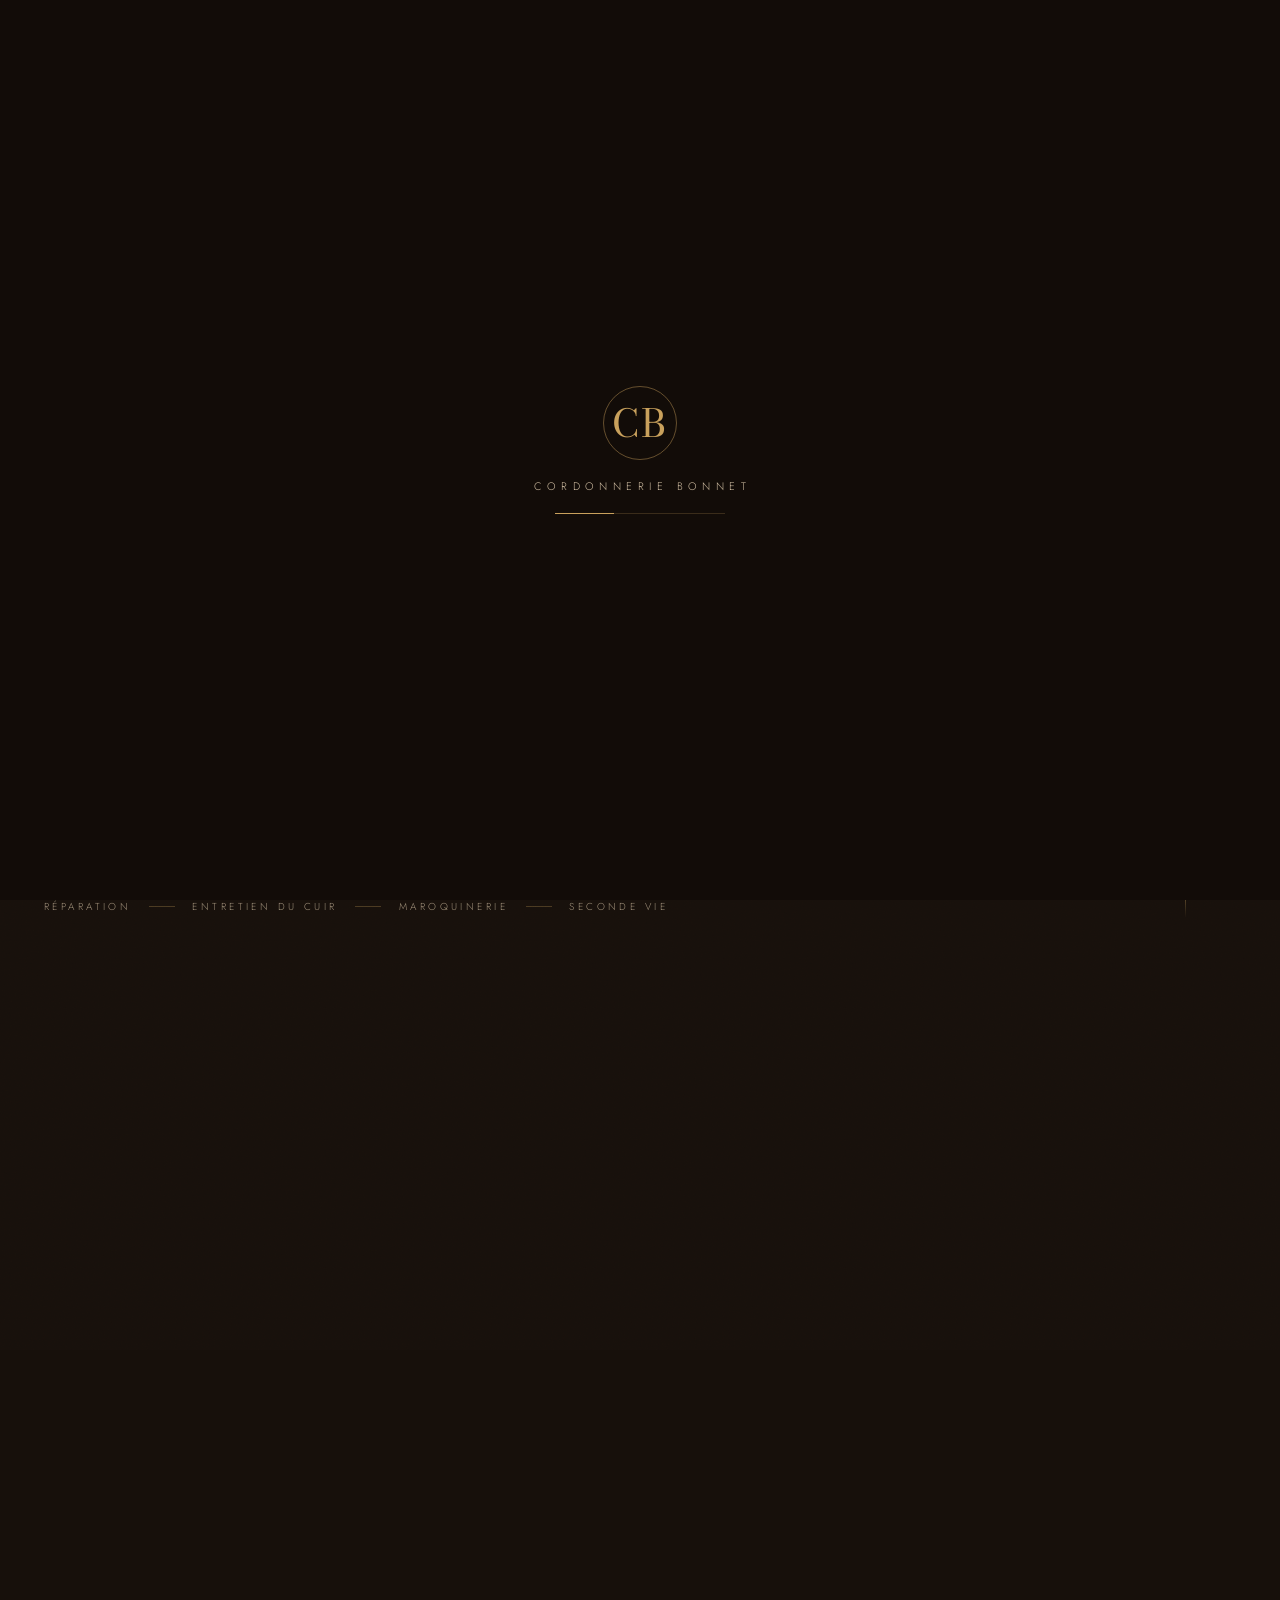
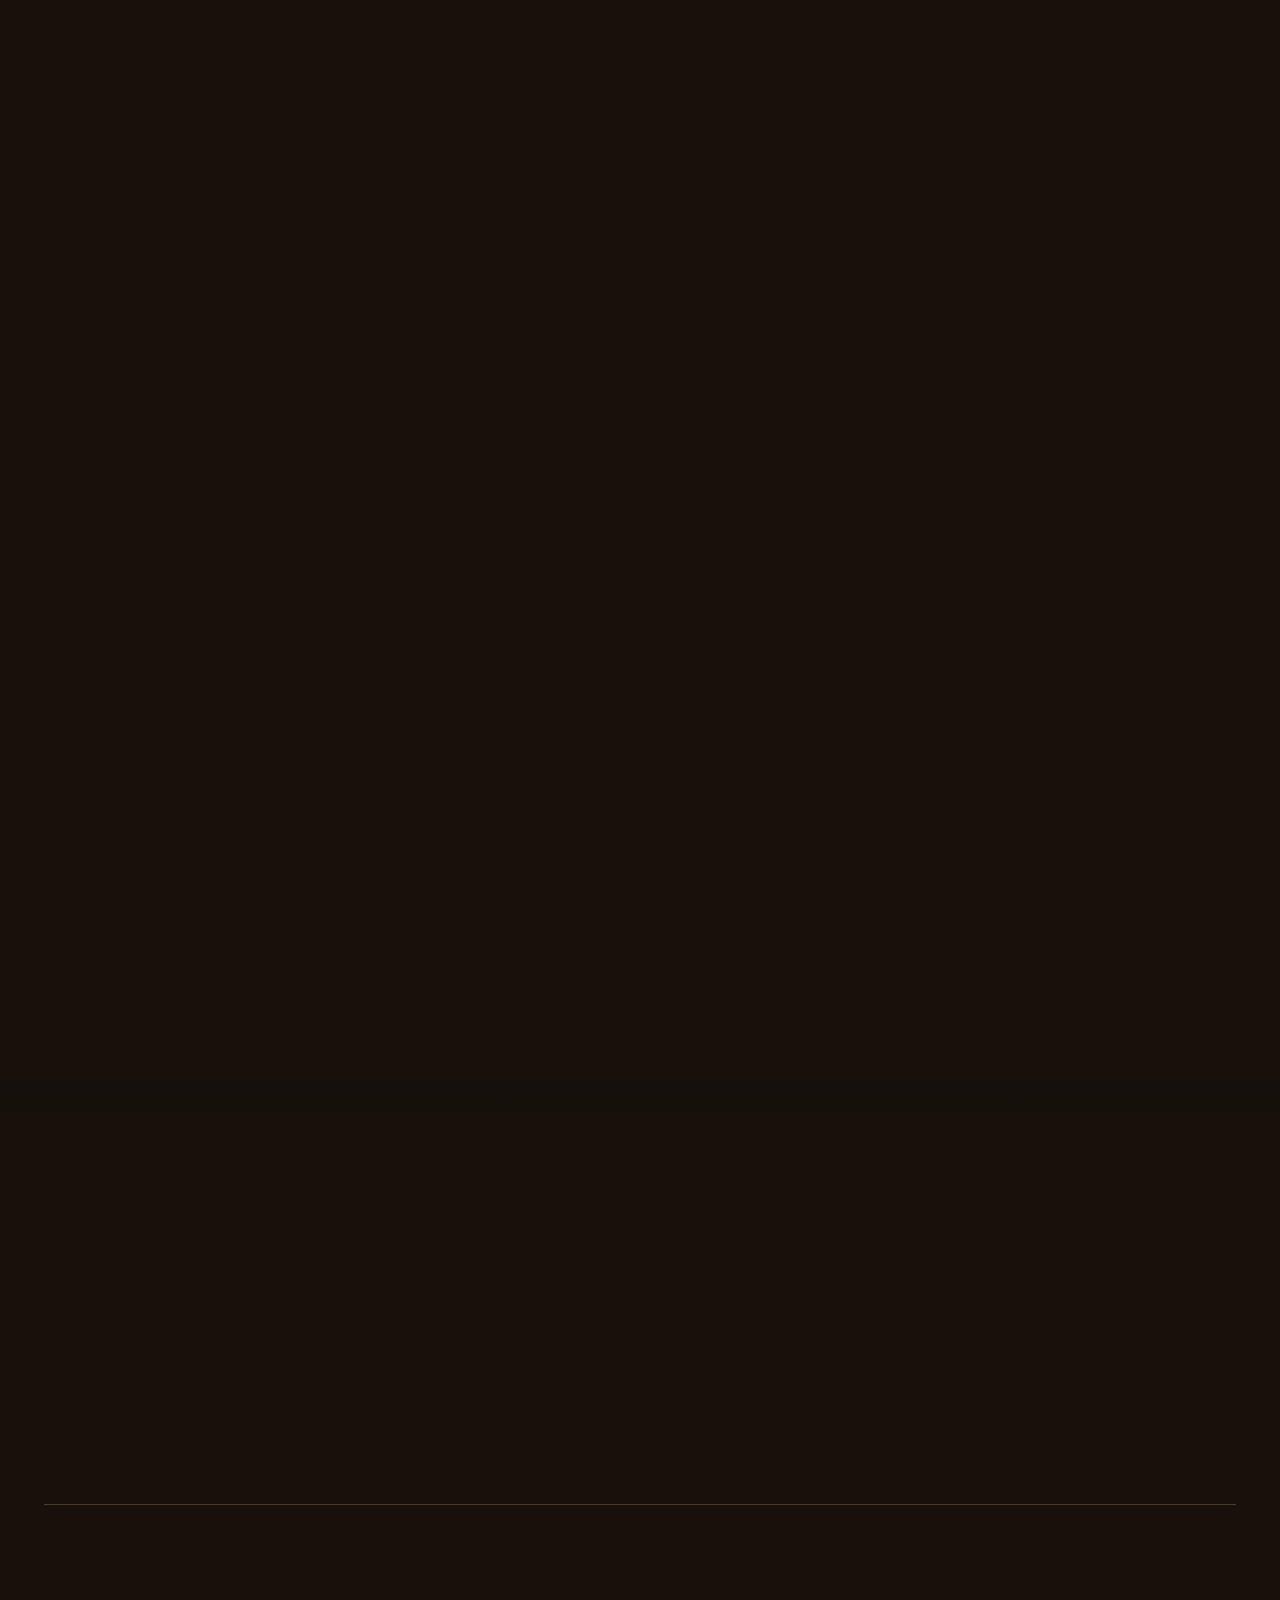
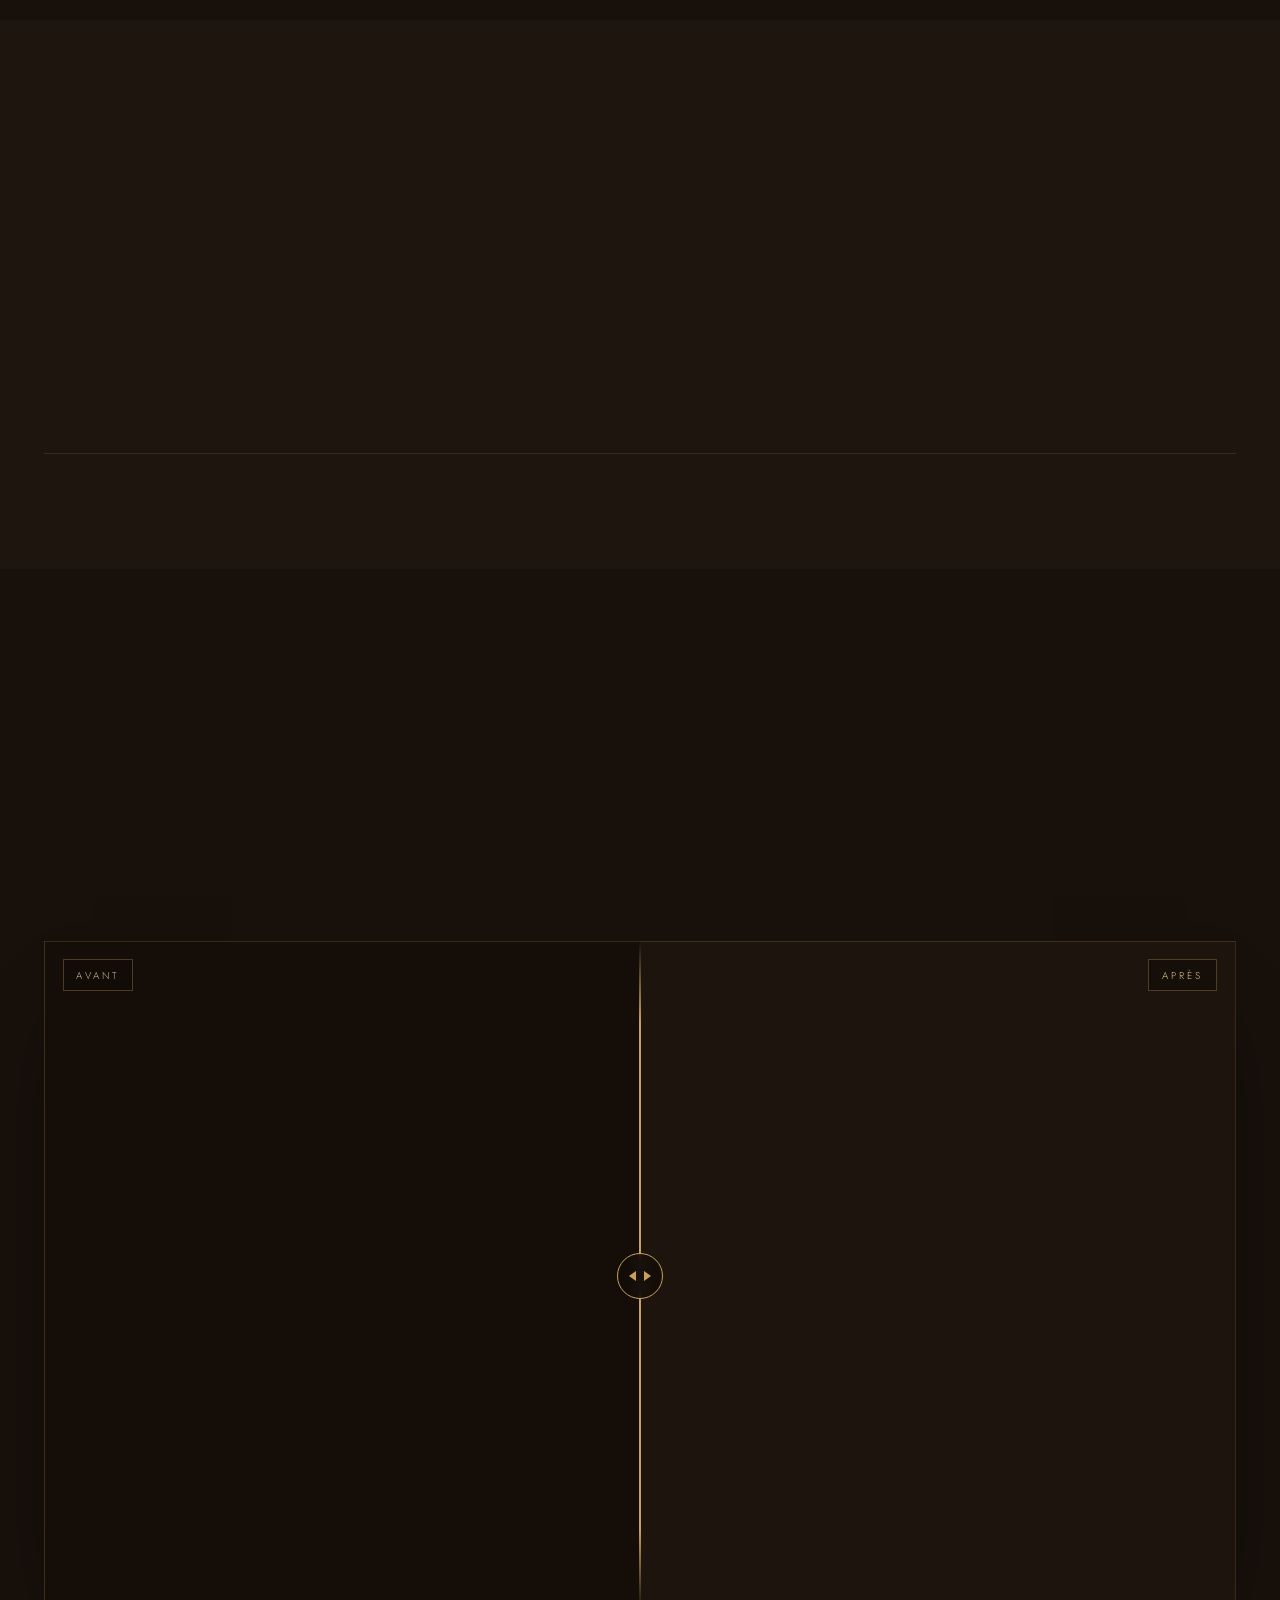
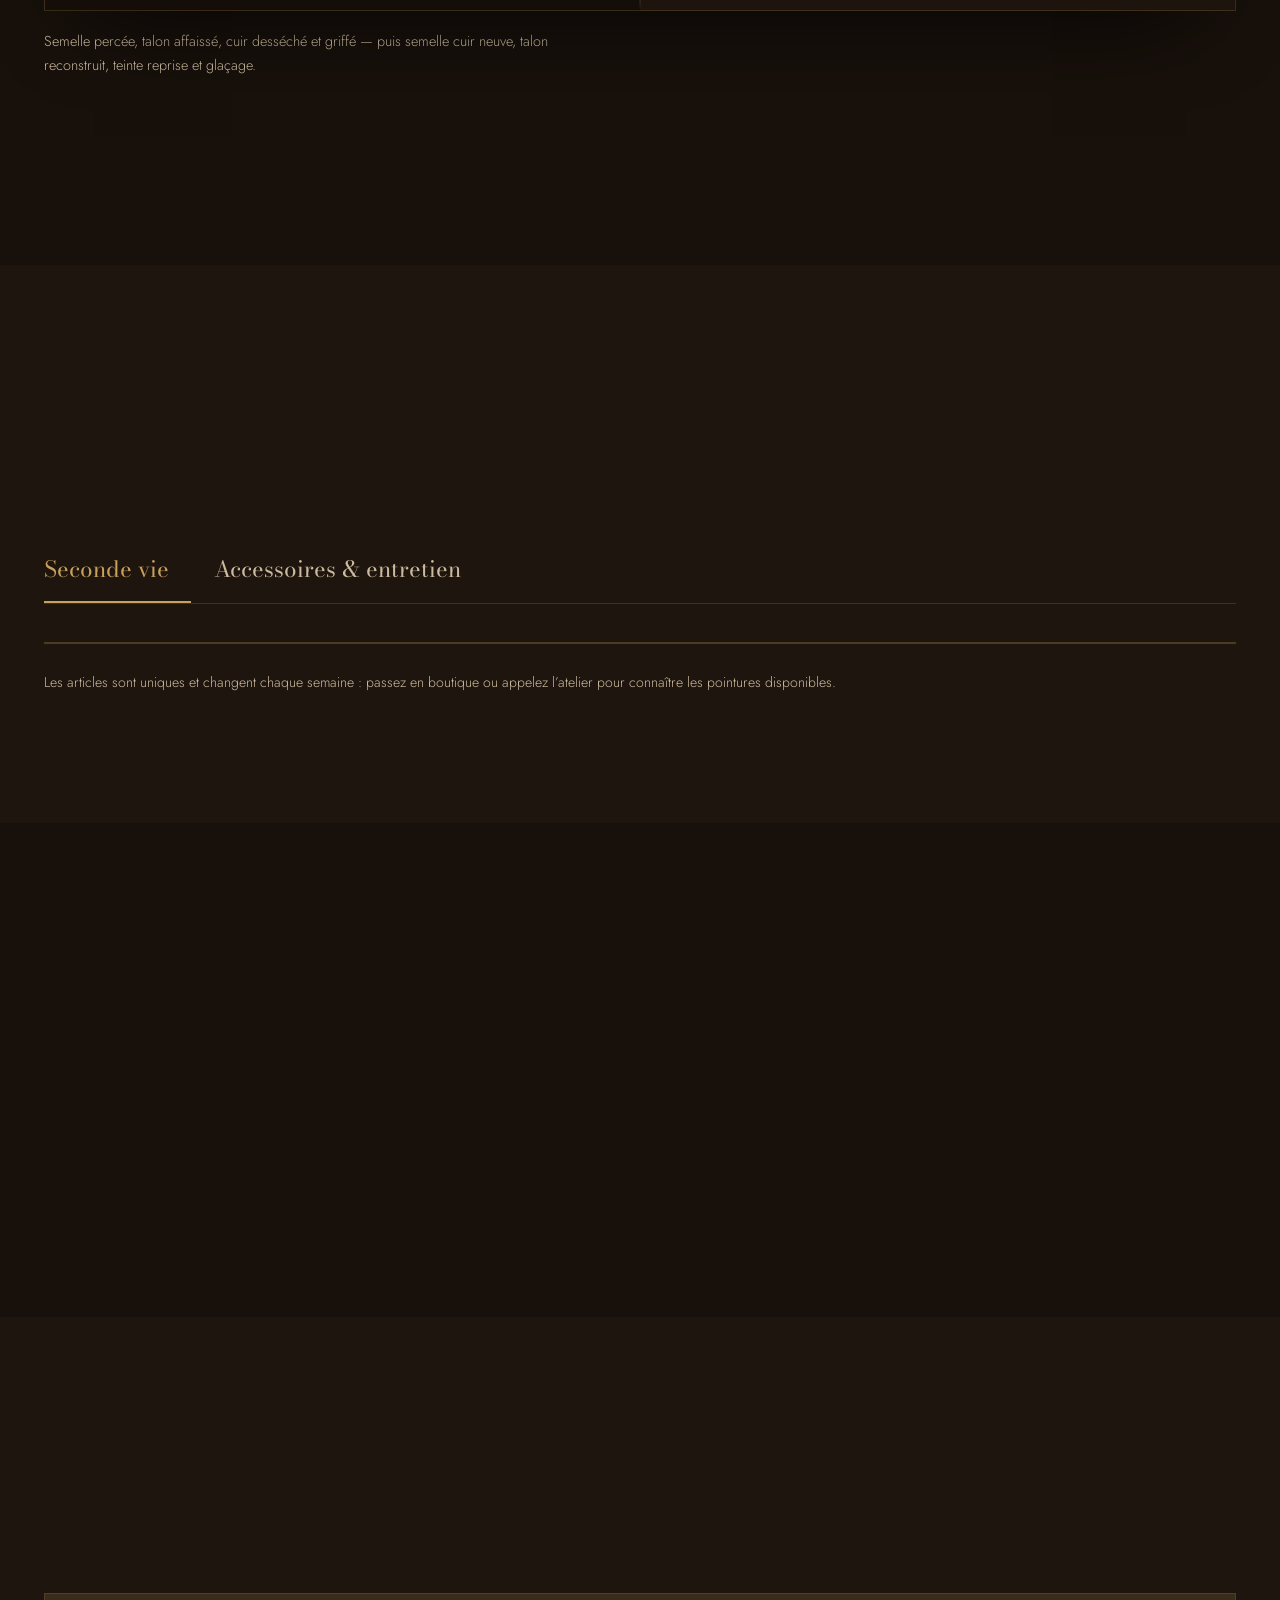
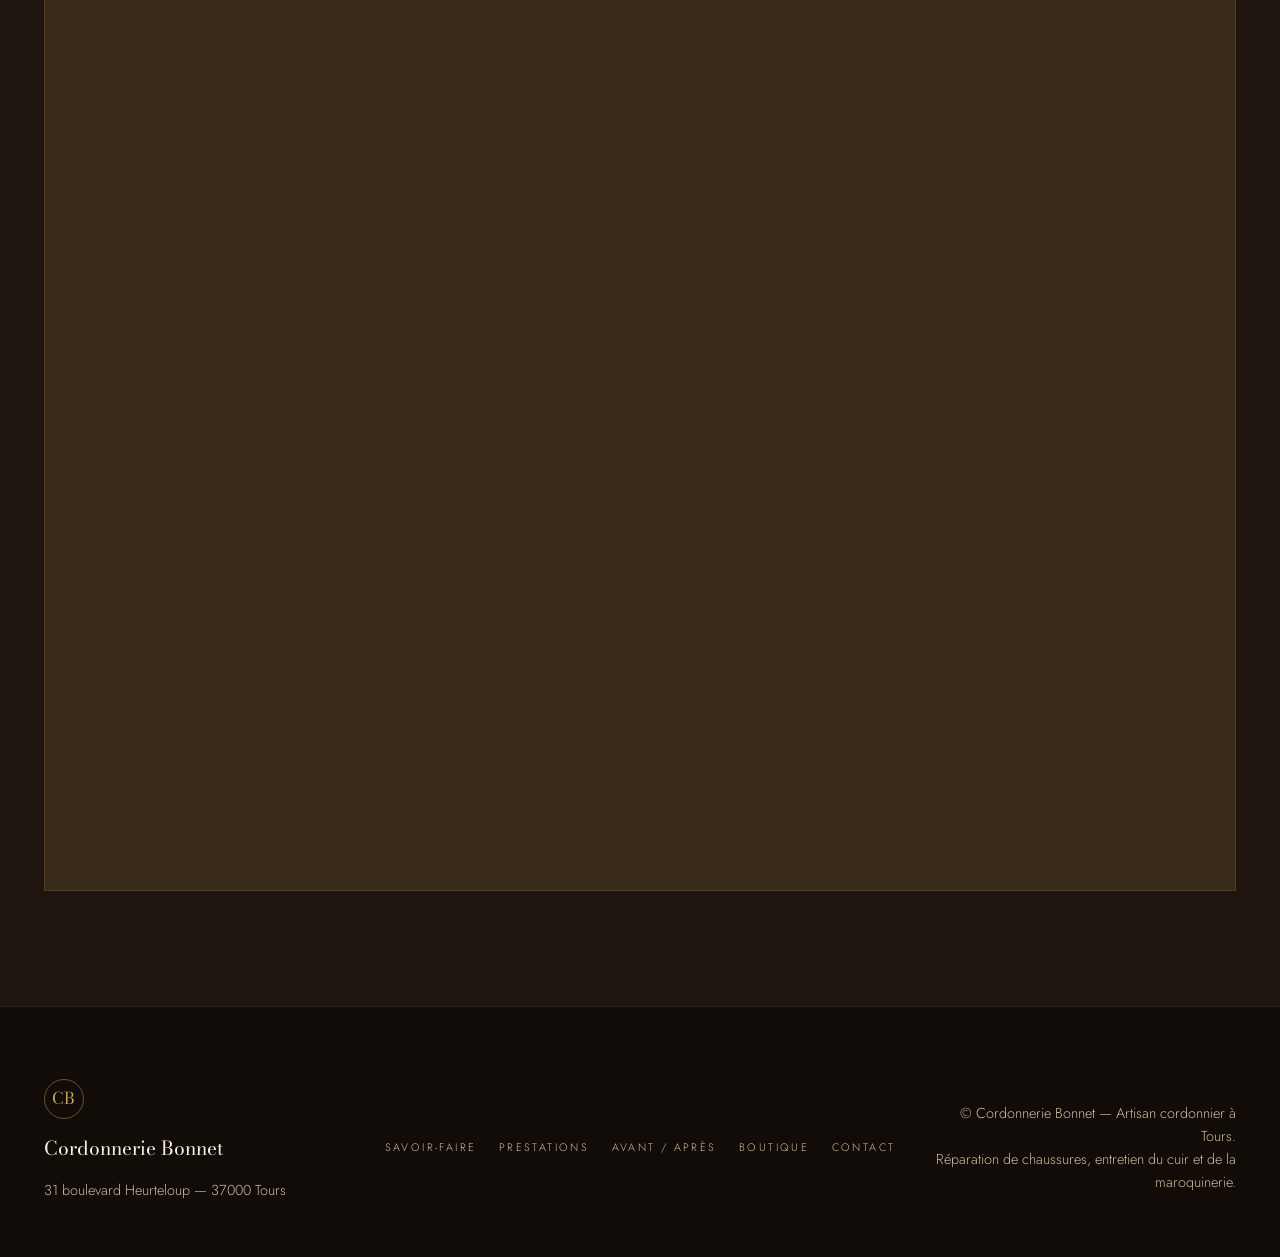
==== index.html @ 012f1cf5 "Site vitrine Cordonnerie Bonnet avec soulier 3D procédural Site complet pour la Cordonnerie Bonnet (" ====
<!doctype html>
<html lang="fr">
<head>
<meta charset="utf-8">
<meta name="viewport" content="width=device-width, initial-scale=1">
<title>Cordonnerie Bonnet — Cordonnerie traditionnelle à Tours</title>
<meta name="description" content="Cordonnerie Bonnet, 31 boulevard Heurteloup à Tours. Réparation et amélioration de chaussures, entretien du cuir et de la maroquinerie, produits et accessoires, chaussures haut de gamme reconditionnées.">
<meta name="theme-color" content="#17100b">
<meta property="og:title" content="Cordonnerie Bonnet — Tours">
<meta property="og:description" content="Cordonnerie traditionnelle. Réparation, entretien du cuir, seconde vie des beaux souliers.">
<meta property="og:type" content="website">
<link rel="icon" href="assets/favicon.svg" type="image/svg+xml">
<link rel="preload" href="assets/fonts/bodoni-moda-latin-400-normal.woff2" as="font" type="font/woff2" crossorigin>
<link rel="preload" href="assets/fonts/jost-latin-300-normal.woff2" as="font" type="font/woff2" crossorigin>
<link rel="stylesheet" href="css/fonts.css">
<link rel="stylesheet" href="css/style.css">
</head>
<body>

<!-- ======================= chargement ======================= -->
<div class="chargement" id="chargement" aria-hidden="true">
  <div class="chargement__marque">
    <span class="chargement__ini">CB</span>
    <span class="chargement__nom">Cordonnerie Bonnet</span>
    <span class="chargement__barre"><i></i></span>
  </div>
</div>

<!-- grain de papier + vignettage -->
<div class="grain" aria-hidden="true"></div>
<div class="vignette" aria-hidden="true"></div>

<a class="saut" href="#contenu">Aller au contenu</a>

<!-- ======================= navigation ======================= -->
<header class="entete" id="entete">
  <a class="entete__marque" href="#haut">
    <span class="entete__ini">CB</span>
    <span class="entete__txt">
      <b>Cordonnerie Bonnet</b>
      <i>Tours · depuis 2024</i>
    </span>
  </a>

  <nav class="entete__nav" id="menu" aria-label="Navigation principale">
    <a href="#savoirfaire">Savoir-faire</a>
    <a href="#prestations">Prestations</a>
    <a href="#avantapres">Avant / Après</a>
    <a href="#boutique">Boutique</a>
    <a href="#contact">Contact</a>
  </nav>

  <a class="entete__tel" href="tel:+33247470782">
    <span class="pastille"></span>02 47 47 07 82
  </a>

  <button class="burger" id="burger" aria-label="Ouvrir le menu" aria-expanded="false" aria-controls="menu">
    <i></i><i></i><i></i>
  </button>
</header>

<main id="contenu">

<!-- ============ scène 3D : elle couvre les deux sections ============ -->
<div class="scene" id="scene">
  <canvas class="scene__canvas" id="canvas3d" aria-hidden="true"></canvas>

  <div class="annotations" id="annotations" aria-hidden="true">
    <div class="anno" data-anno="semelle"><b>Semelle cuir</b><span>Pleine fleur, taillée à la forme puis cousue.</span></div>
    <div class="anno" data-anno="talon"><b>Talon empilé</b><span>Couches de cuir montées une à une, bonbout neuf.</span></div>
    <div class="anno" data-anno="patine"><b>Patine &amp; glaçage</b><span>Nuances à la main, puis miroir au bout.</span></div>
    <div class="anno" data-anno="couture"><b>Coutures</b><span>Point repris là où le fil a cédé.</span></div>
  </div>

  <!-- ------------------------- accueil ------------------------- -->
  <section class="hero" id="haut">
    <div class="hero__inner">
      <p class="surtitre" data-rev>Cordonnerie traditionnelle · Tours</p>
      <h1 class="hero__titre" data-rev>
        <span>Rien ne se <em>jette.</em></span>
        <span>Tout se <em>répare.</em></span>
      </h1>
      <p class="hero__texte" data-rev>
        Une paire de souliers bien faite dure vingt ans, à condition qu’une main
        s’en occupe. À l’établi du 31&nbsp;boulevard Heurteloup, on ressemelle,
        on recoud, on teint, on glace — et l’on rend au cuir ce que le temps
        lui a pris.
      </p>
      <div class="hero__actions" data-rev>
        <a class="bouton bouton--plein" href="#contact">Prendre contact</a>
        <a class="bouton" href="#prestations">Voir les prestations</a>
      </div>
    </div>

    <div class="hero__filet" aria-hidden="true">
      <span>Réparation</span><i></i><span>Entretien du cuir</span><i></i>
      <span>Maroquinerie</span><i></i><span>Seconde vie</span>
    </div>

    <div class="defiler" aria-hidden="true">
      <span>Faites défiler</span><i></i>
    </div>
  </section>

  <!-- ---------------------- savoir-faire ---------------------- -->
  <section class="savoir" id="savoirfaire">
    <div class="savoir__texte">
      <p class="surtitre" data-rev>Le geste</p>
      <h2 class="titre" data-rev>Un soulier, <em>quatre chantiers</em></h2>
      <p data-rev>
        On ne répare pas une chaussure, on la démonte. La semelle se sépare de la
        tige, le talon se dépile couche après couche, le cuir se décrasse avant
        d’être nourri. Chaque pièce a son traitement, son cuir, son fil.
      </p>
      <p data-rev>
        C’est en remontant l’ensemble que la paire retrouve son aplomb — et,
        souvent, une tenue qu’elle n’avait plus depuis longtemps.
      </p>
      <p class="savoir__note" data-rev>Le soulier se démonte au fil du défilement.</p>
    </div>
  </section>
</div>

<!-- ------------------------- manifeste ------------------------- -->
<section class="manifeste" id="manifeste">
  <div class="cadre">
    <div class="manifeste__grille">
      <div class="manifeste__gauche">
        <p class="surtitre" data-rev>L’atelier</p>
        <h2 class="titre" data-rev>Le métier tient <em>dans les mains</em></h2>
      </div>
      <div class="manifeste__droite">
        <p class="chapo" data-rev>
          La Cordonnerie Bonnet est un atelier de quartier, ouvert du mardi au samedi
          à Tours. On y répare des chaussures de ville et de travail, des bottes, des
          sacs, des ceintures et des blousons. On y vend aussi les produits que l’on
          utilise soi-même, et une sélection de beaux souliers remis en état.
        </p>
        <p data-rev>
          Pas de délai fantaisiste ni de devis surprise : on regarde la paire avec
          vous, on dit ce qui se répare, ce qui ne se répare pas, et ce que ça coûte.
        </p>
      </div>
    </div>

    <ol class="piliers" id="piliers"></ol>
  </div>
</section>

<!-- ------------------------ prestations ------------------------ -->
<section class="prestations" id="prestations">
  <div class="cadre">
    <header class="section-tete">
      <p class="surtitre" data-rev>Au comptoir</p>
      <h2 class="titre" data-rev>Prestations</h2>
      <p class="section-tete__chapo" data-rev>
        Chaque réparation est chiffrée sur pièce : l’état du cuir, le montage et
        la matière d’origine décident du travail. Passez à l’atelier avec la paire,
        le devis est immédiat et gratuit.
      </p>
    </header>

    <div class="filtres" id="filtres" role="tablist" aria-label="Filtrer les prestations"></div>
    <ul class="liste-prestations" id="liste-prestations"></ul>
  </div>
</section>

<!-- ------------------------ avant / après ------------------------ -->
<section class="avant-apres" id="avantapres">
  <div class="cadre">
    <header class="section-tete">
      <p class="surtitre" data-rev>La preuve</p>
      <h2 class="titre" data-rev>Avant / <em>Après</em></h2>
      <p class="section-tete__chapo" data-rev>
        Tirez le curseur : à gauche la paire telle qu’elle arrive, à droite telle
        qu’elle repart. Même soulier, même lumière — seul le travail change.
      </p>
    </header>

    <div class="compare" id="compare">
      <div class="compare__zone" id="compare-zone">
        <canvas id="canvas-compare"></canvas>
        <span class="compare__etiq compare__etiq--g">Avant</span>
        <span class="compare__etiq compare__etiq--d">Après</span>
        <div class="compare__poignee" id="compare-poignee" tabindex="0" role="slider"
             aria-label="Comparer avant et après" aria-valuemin="0" aria-valuemax="100" aria-valuenow="50">
          <i></i>
        </div>
      </div>
      <p class="compare__legende">
        Semelle percée, talon affaissé, cuir desséché et griffé — puis semelle cuir
        neuve, talon reconstruit, teinte reprise et glaçage.
      </p>
    </div>

    <ul class="galerie" id="galerie"></ul>
  </div>
</section>

<!-- --------------------------- boutique --------------------------- -->
<section class="boutique" id="boutique">
  <div class="cadre">
    <header class="section-tete">
      <p class="surtitre" data-rev>En vitrine</p>
      <h2 class="titre" data-rev>La boutique</h2>
    </header>

    <div class="onglets" id="onglets" role="tablist" aria-label="Rayons de la boutique">
      <button role="tab" data-rayon="seconde-vie" aria-selected="true">Seconde vie</button>
      <button role="tab" data-rayon="accessoires" aria-selected="false">Accessoires &amp; entretien</button>
    </div>

    <p class="boutique__chapo" id="boutique-chapo"></p>
    <ul class="rayon" id="rayon"></ul>

    <p class="boutique__pied">
      Les articles sont uniques et changent chaque semaine : passez en boutique
      ou appelez l’atelier pour connaître les pointures disponibles.
    </p>
  </div>
</section>

<!-- ---------------------------- citation --------------------------- -->
<section class="citation">
  <div class="cadre">
    <blockquote data-rev>
      <p>« Une chaussure qu’on répare, c’est une chaussure qu’on garde. »</p>
      <cite>Rémi Bonnet, cordonnier</cite>
    </blockquote>
  </div>
</section>

<!-- ---------------------------- contact ---------------------------- -->
<section class="contact" id="contact">
  <div class="cadre">
    <header class="section-tete">
      <p class="surtitre" data-rev>Venir à l’atelier</p>
      <h2 class="titre" data-rev>Contact &amp; horaires</h2>
    </header>

    <div class="contact__grille">
      <div class="carte carte--coord" data-rev>
        <h3>L’atelier</h3>
        <address>
          <strong>Cordonnerie Bonnet</strong><br>
          31 boulevard Heurteloup<br>
          37000 Tours<br>
          <span class="mineur">Quartier La Fuye · Velpeau</span>
        </address>
        <a class="lien-fort" href="tel:+33247470782">02 47 47 07 82</a>
        <a class="bouton bouton--plein" id="lien-maps" href="#" target="_blank" rel="noopener">
          Ouvrir dans le plan
        </a>
      </div>

      <div class="carte carte--horaires" data-rev>
        <h3>Horaires</h3>
        <ul id="horaires"></ul>
        <p class="mineur">Fermeture annuelle en août — les dates sont affichées en vitrine.</p>
      </div>

      <a class="carte carte--plan" id="carte-plan" data-rev href="#" target="_blank" rel="noopener"
         aria-label="Ouvrir l’adresse de l’atelier dans Google Maps">
        <svg viewBox="0 0 420 320" class="plan" preserveAspectRatio="xMidYMid slice" aria-hidden="true" focusable="false">
          <rect width="420" height="320" fill="#181009"/>
          <g stroke="#3a2a1c" stroke-width="14" fill="none">
            <path d="M-10 210 H430"/><path d="M120 -10 V330"/><path d="M300 -10 V330"/>
            <path d="M-10 90 H430"/>
          </g>
          <g stroke="#241810" stroke-width="2" fill="none">
            <path d="M-10 150 H430"/><path d="M60 -10 V330"/><path d="M210 -10 V330"/><path d="M370 -10 V330"/>
            <path d="M-10 270 H430"/>
          </g>
          <rect x="150" y="120" width="120" height="60" fill="#20160e" stroke="#4a3524"/>
          <text x="210" y="112" fill="#8a6a48" font-size="11" text-anchor="middle"
                font-family="Jost, sans-serif" letter-spacing="2">BD HEURTELOUP</text>
          <g class="plan__pin">
            <circle cx="210" cy="210" r="26" fill="none" stroke="#c08a3e" stroke-width="1" opacity=".5"/>
            <circle cx="210" cy="210" r="14" fill="none" stroke="#c08a3e" stroke-width="1.5"/>
            <circle cx="210" cy="210" r="5" fill="#d9a45a"/>
          </g>
          <text x="210" y="256" fill="#c8a06a" font-size="12" text-anchor="middle"
                font-family="Jost, sans-serif" letter-spacing="3">N° 31</text>
        </svg>
        <span class="carte--plan__legende">31 bd Heurteloup — voir l’itinéraire</span>
      </a>

      <form class="carte carte--form" id="form" data-rev novalidate>
        <h3>Écrire à l’atelier</h3>
        <p class="mineur">
          Décrivez la paire ou l’article à réparer, on vous répond avec une estimation.
        </p>
        <label>Nom
          <input type="text" name="nom" autocomplete="name" required>
        </label>
        <label>Téléphone ou e-mail
          <input type="text" name="contact" autocomplete="email" required>
        </label>
        <label>Ce qu’il y a à faire
          <textarea name="message" rows="4" required
            placeholder="Ex. : richelieu cuir, semelle percée à l’avant, talon usé d’un côté."></textarea>
        </label>
        <button class="bouton bouton--plein" type="submit">Envoyer la demande</button>
        <p class="form__retour" id="form-retour" role="status"></p>
      </form>
    </div>
  </div>
</section>

</main>

<!-- ----------------------------- pied ----------------------------- -->
<footer class="pied">
  <div class="cadre pied__grille">
    <div>
      <span class="entete__ini">CB</span>
      <p class="pied__nom">Cordonnerie Bonnet</p>
      <p class="mineur">31 boulevard Heurteloup — 37000 Tours</p>
    </div>
    <nav aria-label="Pied de page">
      <a href="#savoirfaire">Savoir-faire</a>
      <a href="#prestations">Prestations</a>
      <a href="#avantapres">Avant / Après</a>
      <a href="#boutique">Boutique</a>
      <a href="#contact">Contact</a>
    </nav>
    <p class="mineur pied__legal">
      © <span id="annee"></span> Cordonnerie Bonnet — Artisan cordonnier à Tours.<br>
      Réparation de chaussures, entretien du cuir et de la maroquinerie.
    </p>
  </div>
</footer>

<script type="importmap">
{ "imports": { "three": "./vendor/three.module.min.js" } }
</script>
<script type="module" src="js/main.js"></script>
</body>
</html>
---- css/fonts.css ----
/* Polices hébergées sur le site : aucune requête vers un service tiers.
   Bodoni Moda et Jost — SIL Open Font License (voir assets/fonts/LICENSE-*.txt) */

@font-face{font-family:'Bodoni Moda';font-style:normal;font-weight:400;font-display:swap;
  src:url('../assets/fonts/bodoni-moda-latin-400-normal.woff2') format('woff2')}
@font-face{font-family:'Bodoni Moda';font-style:italic;font-weight:400;font-display:swap;
  src:url('../assets/fonts/bodoni-moda-latin-400-italic.woff2') format('woff2')}
@font-face{font-family:'Bodoni Moda';font-style:normal;font-weight:500;font-display:swap;
  src:url('../assets/fonts/bodoni-moda-latin-500-normal.woff2') format('woff2')}
@font-face{font-family:'Bodoni Moda';font-style:italic;font-weight:500;font-display:swap;
  src:url('../assets/fonts/bodoni-moda-latin-500-italic.woff2') format('woff2')}
@font-face{font-family:'Bodoni Moda';font-style:normal;font-weight:700;font-display:swap;
  src:url('../assets/fonts/bodoni-moda-latin-700-normal.woff2') format('woff2')}

@font-face{font-family:'Jost';font-style:normal;font-weight:300;font-display:swap;
  src:url('../assets/fonts/jost-latin-300-normal.woff2') format('woff2')}
@font-face{font-family:'Jost';font-style:normal;font-weight:400;font-display:swap;
  src:url('../assets/fonts/jost-latin-400-normal.woff2') format('woff2')}
@font-face{font-family:'Jost';font-style:normal;font-weight:500;font-display:swap;
  src:url('../assets/fonts/jost-latin-500-normal.woff2') format('woff2')}
@font-face{font-family:'Jost';font-style:normal;font-weight:600;font-display:swap;
  src:url('../assets/fonts/jost-latin-600-normal.woff2') format('woff2')}
---- css/style.css ----
/* =========================================================================
   Cordonnerie Bonnet — habillage
   Palette : cuir tanné, brou de noix, laiton, parchemin.
   ========================================================================= */

:root{
  --noir:#120c08;
  --brou:#17100b;
  --brou-2:#1e150e;
  --cuir:#3a2517;
  --cuir-clair:#6d4223;
  --cognac:#a3652c;
  --laiton:#c9a15c;
  --laiton-clair:#e2c48d;
  --parchemin:#efe3cf;
  --parchemin-2:#cdbba0;
  --craie:#f7efe1;

  --serif:'Bodoni Moda',Georgia,'Times New Roman',serif;
  --sans:'Jost',-apple-system,'Segoe UI',Helvetica,Arial,sans-serif;

  --cadre:1240px;
  --pas:clamp(3.5rem,9vw,8.5rem);
  --lisiere:clamp(1.15rem,4vw,2.75rem);
}

*,*::before,*::after{box-sizing:border-box}

html{scroll-behavior:smooth;-webkit-text-size-adjust:100%;overflow-x:clip}
@media (prefers-reduced-motion:reduce){html{scroll-behavior:auto}}

body{
  margin:0;
  background:var(--brou);
  color:var(--parchemin);
  font-family:var(--sans);
  font-weight:300;
  font-size:clamp(1rem,.55vw + .88rem,1.09rem);
  line-height:1.72;
  overflow-x:clip;
  -webkit-font-smoothing:antialiased;
}

img,svg,canvas{display:block;max-width:100%}
a{color:inherit}
::selection{background:var(--cognac);color:var(--craie)}

/* ---------------- typographie ---------------- */
.titre{
  font-family:var(--serif);
  font-weight:400;
  font-size:clamp(2.1rem,5.2vw,4.05rem);
  line-height:1.02;
  letter-spacing:-.015em;
  margin:.1em 0 .55em;
  color:var(--craie);
}
.titre em{font-style:italic;color:var(--laiton)}

.surtitre{
  font-family:var(--sans);
  font-size:.70rem;
  font-weight:500;
  letter-spacing:.42em;
  text-transform:uppercase;
  color:var(--laiton);
  margin:0 0 1.1rem;
  display:flex;align-items:center;gap:.9rem;
}
.surtitre::before{
  content:"";width:clamp(22px,4vw,52px);height:1px;
  background:linear-gradient(90deg,transparent,var(--laiton));
}
.chapo{font-size:clamp(1.06rem,1.4vw,1.28rem);color:var(--parchemin);line-height:1.66}
.mineur{color:var(--parchemin-2);font-size:.9rem;line-height:1.6}

.cadre{width:min(100% - var(--lisiere)*2,var(--cadre));margin-inline:auto}

/* ---------------- boutons ---------------- */
.bouton{
  --b:var(--laiton);
  display:inline-flex;align-items:center;gap:.6rem;
  padding:.86rem 1.7rem;
  border:1px solid color-mix(in srgb,var(--b) 55%,transparent);
  border-radius:2px;
  font-size:.74rem;font-weight:500;letter-spacing:.22em;text-transform:uppercase;
  text-decoration:none;color:var(--b);
  background:transparent;cursor:pointer;
  transition:background .35s,color .35s,border-color .35s,transform .35s;
}
.bouton:hover{background:color-mix(in srgb,var(--b) 14%,transparent);transform:translateY(-2px)}
.bouton--plein{background:var(--laiton);color:var(--brou);border-color:var(--laiton);font-weight:600}
.bouton--plein:hover{background:var(--laiton-clair);border-color:var(--laiton-clair);color:var(--brou)}

/* ---------------- textures d'ambiance ---------------- */
.grain{
  position:fixed;inset:-50%;z-index:60;pointer-events:none;opacity:.30;
  background-image:url("data:image/svg+xml,%3Csvg xmlns='http://www.w3.org/2000/svg' width='260' height='260'%3E%3Cfilter id='n'%3E%3CfeTurbulence type='fractalNoise' baseFrequency='.82' numOctaves='4'/%3E%3C/filter%3E%3Crect width='260' height='260' filter='url(%23n)' opacity='.5'/%3E%3C/svg%3E");
  mix-blend-mode:overlay;
  animation:grain 7s steps(6) infinite;
}
@keyframes grain{
  0%,100%{transform:translate(0,0)}   16%{transform:translate(-3%,2%)}
  33%{transform:translate(2%,-3%)}    50%{transform:translate(-2%,-2%)}
  66%{transform:translate(3%,1%)}     83%{transform:translate(1%,3%)}
}
.vignette{
  position:fixed;inset:0;z-index:59;pointer-events:none;
  background:radial-gradient(120% 90% at 50% 45%,transparent 40%,rgba(0,0,0,.55) 100%);
}
@media (prefers-reduced-motion:reduce){.grain{animation:none}}

/* ---------------- écran de chargement ---------------- */
.chargement{
  position:fixed;inset:0;z-index:200;display:grid;place-items:center;
  background:var(--noir);transition:opacity .8s .2s,visibility .8s .2s;
}
.chargement.est-fini{opacity:0;visibility:hidden}
.chargement__marque{display:grid;justify-items:center;gap:1.1rem}
.chargement__ini{
  font-family:var(--serif);font-size:2.4rem;color:var(--laiton);
  border:1px solid color-mix(in srgb,var(--laiton) 45%,transparent);
  width:74px;height:74px;display:grid;place-items:center;border-radius:50%;
  letter-spacing:.04em;
}
.chargement__nom{
  font-size:.68rem;letter-spacing:.5em;text-transform:uppercase;color:var(--parchemin-2);
  padding-left:.5em;
}
.chargement__barre{display:block;width:170px;height:1px;background:rgba(201,161,92,.22);overflow:hidden}
.chargement__barre i{display:block;height:100%;width:35%;background:var(--laiton);animation:va 1.25s ease-in-out infinite}
@keyframes va{0%{transform:translateX(-100%)}100%{transform:translateX(390%)}}

/* ---------------- accès clavier ---------------- */
.saut{
  position:fixed;top:.6rem;left:.6rem;z-index:120;
  padding:.7rem 1.1rem;background:var(--laiton);color:var(--brou);
  border-radius:2px;text-decoration:none;font-size:.8rem;font-weight:600;
  transform:translateY(-160%);transition:transform .25s;
}
.saut:focus{transform:none}
:focus-visible{outline:2px solid var(--laiton);outline-offset:3px}

/* ========================= en-tête ========================= */
.entete{
  position:fixed;top:0;left:0;right:0;z-index:50;
  display:flex;align-items:center;gap:1.4rem;
  padding:1.15rem var(--lisiere);
  transition:background .45s,backdrop-filter .45s,padding .45s,border-color .45s;
  border-bottom:1px solid transparent;
}
.entete.est-collee{
  background:color-mix(in srgb,var(--noir) 82%,transparent);
  backdrop-filter:blur(14px) saturate(1.2);
  border-bottom-color:rgba(201,161,92,.16);
  padding-block:.72rem;
}
.entete__marque{display:flex;align-items:center;gap:.8rem;text-decoration:none;flex:0 0 auto}
.entete__ini{
  font-family:var(--serif);font-size:1.02rem;color:var(--laiton);
  border:1px solid color-mix(in srgb,var(--laiton) 45%,transparent);
  width:40px;height:40px;display:grid;place-items:center;border-radius:50%;
  flex:0 0 auto;letter-spacing:.03em;
}
.entete__txt{display:grid;line-height:1.25}
.entete__txt b{font-family:var(--serif);font-weight:500;font-size:1.02rem;color:var(--craie)}
.entete__txt i{font-style:normal;font-size:.62rem;letter-spacing:.26em;text-transform:uppercase;color:var(--parchemin-2)}

.entete__nav{margin-left:auto;display:flex;gap:clamp(.9rem,2vw,2.1rem)}
.entete__nav a{
  position:relative;text-decoration:none;font-size:.74rem;font-weight:400;
  letter-spacing:.2em;text-transform:uppercase;color:var(--parchemin-2);
  padding:.35rem 0;transition:color .3s;
}
.entete__nav a::after{
  content:"";position:absolute;left:0;bottom:0;height:1px;width:100%;
  background:var(--laiton);transform:scaleX(0);transform-origin:right;transition:transform .4s;
}
.entete__nav a:hover,.entete__nav a.est-active{color:var(--laiton-clair)}
.entete__nav a:hover::after,.entete__nav a.est-active::after{transform:scaleX(1);transform-origin:left}

.entete__tel{
  display:flex;align-items:center;gap:.55rem;text-decoration:none;
  font-size:.78rem;letter-spacing:.1em;color:var(--laiton-clair);
  border:1px solid rgba(201,161,92,.32);border-radius:2px;padding:.55rem 1rem;
  transition:background .3s;
}
.entete__tel:hover{background:rgba(201,161,92,.12)}
.pastille{width:6px;height:6px;border-radius:50%;background:#7fc08a;box-shadow:0 0 0 0 rgba(127,192,138,.6);animation:pulse 2.6s infinite}
@keyframes pulse{70%{box-shadow:0 0 0 8px rgba(127,192,138,0)}100%{box-shadow:0 0 0 0 rgba(127,192,138,0)}}

.burger{display:none;background:none;border:0;padding:.5rem;cursor:pointer}
.burger i{display:block;width:24px;height:1.5px;background:var(--parchemin);margin:5px 0;transition:transform .35s,opacity .3s}
.burger[aria-expanded="true"] i:nth-child(1){transform:translateY(6.5px) rotate(45deg)}
.burger[aria-expanded="true"] i:nth-child(2){opacity:0}
.burger[aria-expanded="true"] i:nth-child(3){transform:translateY(-6.5px) rotate(-45deg)}

@media (max-width:1080px){ .entete__tel{display:none} }
@media (max-width:860px){
  .burger{display:block;margin-left:auto}
  .entete__nav{
    position:fixed;inset:0 0 0 auto;width:min(84vw,340px);
    flex-direction:column;justify-content:center;gap:1.6rem;
    padding:2rem var(--lisiere);
    background:color-mix(in srgb,var(--noir) 96%,transparent);
    backdrop-filter:blur(18px);
    border-left:1px solid rgba(201,161,92,.18);
    transform:translateX(100%);
    transition:transform .5s cubic-bezier(.6,0,.2,1),visibility .5s;
    visibility:hidden;margin-left:0;
  }
  .entete__nav.est-ouverte{transform:none;visibility:visible}
  .entete__nav a{font-size:1rem;letter-spacing:.24em}
}

/* ========================= scène 3D ========================= */
.scene{position:relative;z-index:2}
.scene__canvas{
  position:fixed;inset:0;width:100vw;height:100vh;z-index:-1;pointer-events:none;
  background:
    radial-gradient(80% 60% at 68% 42%,rgba(163,101,44,.20),transparent 62%),
    radial-gradient(120% 90% at 20% 100%,rgba(0,0,0,.55),transparent 60%),
    linear-gradient(180deg,#1b120c 0%,#17100b 55%,#140e09 100%);
}

/* ---------------- accueil ---------------- */
.hero{
  min-height:100svh;display:flex;align-items:center;position:relative;
  padding:7rem var(--lisiere) 6rem;
}
@media (max-width:979px){
  .hero{align-items:flex-end;padding-bottom:3.6rem}
  .hero__inner{
    background:linear-gradient(180deg,rgba(18,12,8,0),rgba(18,12,8,.92) 8%,var(--brou) 24%);
    padding-top:2.6rem;
  }
  .hero__titre{font-size:clamp(2.4rem,10.4vw,4rem);margin-bottom:.4em;max-width:none}
  .hero__texte{font-size:.98rem;line-height:1.62;margin-bottom:1.8rem}
  .hero__actions .bouton{padding:.72rem 1.05rem;font-size:.66rem;letter-spacing:.16em}
}
.hero__inner{width:min(100%,var(--cadre));margin-inline:auto}
.hero__inner>*{max-width:min(100%,34rem)}
.hero__titre{max-width:min(100%,13ch)}
.hero__titre{
  font-family:var(--serif);font-weight:400;
  font-size:clamp(3rem,9.6vw,7.4rem);line-height:.94;letter-spacing:-.03em;
  margin:.2em 0 .55em;color:var(--craie);
}
.hero__titre span{display:block}
.hero__titre em{font-style:italic;color:var(--laiton)}
/* sur grand écran chaque verbe prend sa ligne ; sur mobile tout se resserre */
@media (min-width:980px){.hero__titre em{display:block}}
.hero__texte{max-width:44ch;color:var(--parchemin);margin-bottom:2.4rem}
.hero__actions{display:flex;gap:.9rem;flex-wrap:wrap}

.hero__filet{
  position:absolute;left:var(--lisiere);right:var(--lisiere);bottom:3.4rem;
  display:flex;align-items:center;gap:1.1rem;flex-wrap:wrap;
  font-size:.63rem;letter-spacing:.34em;text-transform:uppercase;color:var(--parchemin-2);
  opacity:.72;
}
.hero__filet i{flex:0 0 auto;width:26px;height:1px;background:rgba(201,161,92,.4)}
.defiler{
  position:absolute;right:var(--lisiere);bottom:3.2rem;
  display:grid;justify-items:center;gap:.7rem;
  font-size:.6rem;letter-spacing:.3em;text-transform:uppercase;color:var(--parchemin-2);
}
.defiler i{display:block;width:1px;height:56px;background:linear-gradient(180deg,var(--laiton),transparent);animation:coule 2.4s ease-in-out infinite}
@keyframes coule{0%,100%{transform:scaleY(.25);transform-origin:top}50%{transform:scaleY(1);transform-origin:top}}
@media (max-width:860px){.hero__filet,.defiler{display:none}}

/* ---------------- savoir-faire ---------------- */
.savoir{min-height:190svh;display:flex;align-items:flex-start;padding:0 var(--lisiere)}
.savoir__texte{
  position:sticky;top:20vh;
  width:min(100%,var(--cadre));margin-inline:auto;
  padding:2rem 0;
}
.savoir__texte>*{max-width:min(100%,30rem)}
.savoir__texte p{color:var(--parchemin)}
.savoir__note{
  margin-top:2rem;font-size:.68rem;letter-spacing:.28em;text-transform:uppercase;
  color:var(--laiton);opacity:.8;
}
@media (max-width:979px){
  /* le soulier occupe le haut de l'écran, le texte se cale dessous
     et y reste pendant tout le démontage */
  .savoir{min-height:215svh}
  .savoir__texte{
    position:sticky;top:47svh;margin-top:49svh;
    padding-top:2rem;padding-bottom:4rem;
    background:linear-gradient(180deg,rgba(18,12,8,0),rgba(18,12,8,.94) 7%,var(--brou) 20%);
  }
  .savoir__texte>*{max-width:none}
  .savoir__texte .titre{font-size:clamp(1.9rem,7.6vw,2.6rem);margin-bottom:.45em}
  .savoir__texte p{font-size:.95rem;line-height:1.6}
  .savoir__note{margin-top:1.2rem}
}
/* pas de place pour les étiquettes sur petit écran : le texte dit déjà tout */
@media (max-width:979px){ .annotations{display:none} }

/* ---------------- annotations 3D ---------------- */
.annotations{position:fixed;inset:0;z-index:3;pointer-events:none}
.anno{
  position:absolute;top:0;left:0;
  width:225px;
  padding:.55rem .85rem .6rem 1.05rem;
  border-left:1px solid var(--laiton);
  background:linear-gradient(90deg,rgba(18,12,8,.86),rgba(18,12,8,.34));
  backdrop-filter:blur(3px);
  opacity:0;transition:opacity .55s;
  will-change:transform;
}
.anno.is-on{opacity:1}
.anno b{
  display:block;font-family:var(--serif);font-weight:500;font-size:.98rem;
  color:var(--laiton-clair);line-height:1.2;
}
.anno span{display:block;font-size:.74rem;line-height:1.45;color:var(--parchemin-2);margin-top:.15rem}
.anno::before{
  content:"";position:absolute;left:-5px;top:.85rem;width:9px;height:9px;
  border-radius:50%;background:var(--laiton);box-shadow:0 0 0 4px rgba(201,161,92,.18);
}
/* étiquette posée à gauche du point : on retourne le filet et la pastille */
.anno.est-gauche{
  padding:.55rem 1.05rem .6rem .85rem;
  border-left:0;border-right:1px solid var(--laiton);
  text-align:right;
  background:linear-gradient(270deg,rgba(18,12,8,.86),rgba(18,12,8,.34));
}
.anno.est-gauche::before{left:auto;right:-5px}
@media (max-width:979px){
  .anno{width:160px;padding:.4rem .55rem .45rem .7rem}
  .anno span{display:none}
}

/* ================= sections opaques (au-dessus de la 3D) ================= */
.manifeste,.prestations,.avant-apres,.boutique,.citation,.contact,.pied{
  position:relative;z-index:4;
}
.manifeste{
  padding:var(--pas) 0;
  background:
    linear-gradient(180deg,rgba(18,12,8,0) 0%,var(--brou) 6%,var(--brou) 100%);
}
.manifeste__grille{
  display:grid;gap:clamp(1.5rem,4vw,4rem);
  grid-template-columns:minmax(0,1fr) minmax(0,1.25fr);
  align-items:start;
  padding-bottom:clamp(2.5rem,6vw,5rem);
}
@media (max-width:860px){.manifeste__grille{grid-template-columns:1fr}}

.piliers{list-style:none;margin:0;padding:0;display:grid;gap:1px;background:rgba(201,161,92,.16);border-top:1px solid rgba(201,161,92,.16)}
.piliers li{
  background:var(--brou);padding:clamp(1.6rem,3vw,2.6rem) clamp(1.2rem,2.4vw,2.2rem);
  display:grid;gap:.7rem;transition:background .5s;
}
.piliers li:hover{background:var(--brou-2)}
.piliers__num{
  font-family:var(--serif);font-size:.95rem;color:var(--laiton);
  letter-spacing:.16em;opacity:.85;
}
.piliers h3{font-family:var(--serif);font-weight:400;font-size:clamp(1.25rem,2vw,1.6rem);
  line-height:1.2;margin:0;color:var(--craie)}
.piliers p{margin:0;color:var(--parchemin-2);font-size:.96rem;line-height:1.66}
@media (min-width:760px){.piliers{grid-template-columns:repeat(2,1fr)}}
@media (min-width:1080px){
  .piliers{grid-template-columns:repeat(4,1fr)}
  /* les titres tiennent sur deux lignes : les textes restent alignés */
  .piliers h3{min-height:2.4em}
}

/* ---------------- en-tête de section ---------------- */
.section-tete{max-width:60ch;margin-bottom:clamp(2.2rem,5vw,3.6rem)}
.section-tete__chapo{color:var(--parchemin-2)}

/* ---------------- prestations ---------------- */
.prestations{padding:var(--pas) 0;background:var(--brou-2)}
.filtres{display:flex;gap:.5rem;flex-wrap:wrap;margin-bottom:2rem}
.filtres button{
  background:none;border:1px solid rgba(201,161,92,.28);border-radius:2px;
  color:var(--parchemin-2);font-family:var(--sans);
  font-size:.68rem;letter-spacing:.2em;text-transform:uppercase;
  padding:.55rem 1.1rem;cursor:pointer;transition:all .3s;
}
.filtres button:hover{color:var(--laiton-clair);border-color:rgba(201,161,92,.55)}
.filtres button[aria-selected="true"]{background:var(--laiton);border-color:var(--laiton);color:var(--brou);font-weight:600}

.liste-prestations{list-style:none;margin:0;padding:0;border-top:1px solid rgba(201,161,92,.16)}
.liste-prestations li{
  display:grid;grid-template-columns:auto 1fr auto;gap:1rem clamp(1rem,3vw,2.6rem);
  align-items:baseline;
  padding:clamp(1.1rem,2vw,1.5rem) 0;
  border-bottom:1px solid rgba(201,161,92,.13);
  transition:background .4s,padding-left .4s;
}
.liste-prestations li:hover{background:rgba(201,161,92,.05);padding-left:.8rem}
.liste-prestations li.est-cache{display:none}
.presta__idx{font-family:var(--serif);font-size:.8rem;color:var(--laiton);opacity:.7;min-width:2.2ch}
.presta__nom{font-family:var(--serif);font-weight:400;font-size:clamp(1.1rem,1.8vw,1.45rem);color:var(--craie);margin:0}
.presta__desc{grid-column:2;font-size:.92rem;color:var(--parchemin-2);margin:.25rem 0 0;line-height:1.6}
.presta__cat{
  font-size:.6rem;letter-spacing:.24em;text-transform:uppercase;color:var(--laiton);
  border:1px solid rgba(201,161,92,.3);border-radius:2px;padding:.28rem .6rem;white-space:nowrap;
}
@media (max-width:700px){
  .liste-prestations li{grid-template-columns:auto 1fr}
  .presta__cat{grid-column:2;justify-self:start}
}

/* ---------------- avant / après ---------------- */
.avant-apres{padding:var(--pas) 0;background:var(--brou)}
.compare{margin-bottom:clamp(2.5rem,6vw,4.5rem)}
.compare__zone{
  --split:50%;
  position:relative;aspect-ratio:16/9;
  border:1px solid rgba(201,161,92,.2);
  background:
    linear-gradient(90deg,#140d08 0%,#140d08 var(--split),#1d140d var(--split),#1d140d 100%);
  cursor:ew-resize;overflow:hidden;touch-action:pan-y;
  box-shadow:0 40px 90px -50px rgba(0,0,0,.95);
}
.compare__zone canvas{position:absolute;inset:0;width:100%;height:100%}
.compare__etiq{
  position:absolute;top:1.1rem;font-size:.62rem;letter-spacing:.32em;text-transform:uppercase;
  padding:.4rem .8rem;border:1px solid rgba(201,161,92,.32);
  background:rgba(18,12,8,.6);backdrop-filter:blur(4px);pointer-events:none;
}
.compare__etiq--g{left:1.1rem;color:var(--parchemin-2)}
.compare__etiq--d{right:1.1rem;color:var(--laiton-clair)}
.compare__poignee{
  position:absolute;top:0;bottom:0;left:50%;width:2px;margin-left:-1px;
  background:linear-gradient(180deg,transparent,var(--laiton) 12%,var(--laiton) 88%,transparent);
  cursor:ew-resize;
}
.compare__poignee i{
  position:absolute;top:50%;left:50%;transform:translate(-50%,-50%);
  width:46px;height:46px;border-radius:50%;
  border:1px solid var(--laiton);background:rgba(18,12,8,.78);backdrop-filter:blur(6px);
}
.compare__poignee i::before,.compare__poignee i::after{
  content:"";position:absolute;top:50%;width:0;height:0;
  border-block:5px solid transparent;
}
.compare__poignee i::before{left:11px;transform:translateY(-50%);border-right:7px solid var(--laiton)}
.compare__poignee i::after{right:11px;transform:translateY(-50%);border-left:7px solid var(--laiton)}
.compare__legende{margin-top:1.1rem;font-size:.9rem;color:var(--parchemin-2);max-width:70ch}
/* en portrait, un cadre plus haut : le soulier respire */
@media (max-width:780px){ .compare__zone{aspect-ratio:1/1} }
@media (max-width:480px){ .compare__zone{aspect-ratio:3/4} }

.galerie{list-style:none;margin:0;padding:0;display:grid;gap:clamp(1.2rem,3vw,2.2rem)}
@media (min-width:820px){.galerie{grid-template-columns:repeat(3,1fr)}}
.galerie li{border:1px solid rgba(201,161,92,.16);background:var(--brou-2)}
.duo{
  --split:50%;
  position:relative;aspect-ratio:4/3;overflow:hidden;cursor:ew-resize;
  touch-action:pan-y;background:#0f0a06;
}
.duo img{position:absolute;inset:0;width:100%;height:100%;object-fit:cover}
.duo__apres{clip-path:inset(0 0 0 var(--split))}
.duo__barre{position:absolute;top:0;bottom:0;left:var(--split);width:2px;margin-left:-1px;background:var(--laiton);pointer-events:none}
.duo__barre::after{
  content:"";position:absolute;top:50%;left:50%;transform:translate(-50%,-50%);
  width:34px;height:34px;border-radius:50%;border:1px solid var(--laiton);background:rgba(18,12,8,.75);
}
.galerie__texte{padding:1.2rem clamp(1rem,2vw,1.5rem) 1.5rem}
.galerie h3{font-family:var(--serif);font-weight:400;font-size:1.18rem;margin:0 0 .45rem;color:var(--craie)}
.galerie p{margin:0;font-size:.9rem;color:var(--parchemin-2);line-height:1.6}

/* ---------------- boutique ---------------- */
.boutique{padding:var(--pas) 0;background:var(--brou-2)}
.onglets{display:flex;gap:0;border-bottom:1px solid rgba(201,161,92,.2);margin-bottom:1.8rem;flex-wrap:wrap}
.onglets button{
  background:none;border:0;border-bottom:2px solid transparent;
  color:var(--parchemin-2);font-family:var(--serif);font-size:clamp(1.05rem,2vw,1.4rem);
  padding:.7rem 1.4rem .9rem;cursor:pointer;transition:color .3s,border-color .3s;
}
.onglets button:first-child{padding-left:0}
.onglets button:hover{color:var(--laiton-clair)}
.onglets button[aria-selected="true"]{color:var(--laiton);border-bottom-color:var(--laiton)}
.boutique__chapo{max-width:62ch;color:var(--parchemin-2);margin:0 0 2.4rem}

.rayon{list-style:none;margin:0;padding:0;display:grid;gap:1px;background:rgba(201,161,92,.14);border:1px solid rgba(201,161,92,.14)}
@media (min-width:640px){.rayon{grid-template-columns:repeat(2,1fr)}}
@media (min-width:1020px){.rayon{grid-template-columns:repeat(4,1fr)}}
.article{background:var(--brou);display:grid;transition:background .45s}
.article:hover{background:var(--brou-2)}
.article__visuel{
  position:relative;aspect-ratio:4/3;overflow:hidden;
  display:grid;place-items:center;
}
.article__visuel::after{
  content:"";position:absolute;inset:0;
  background:radial-gradient(70% 60% at 50% 35%,rgba(255,225,180,.16),transparent 70%);
}
.article__cuir{
  width:100%;height:100%;
  background-image:
    radial-gradient(60% 55% at 50% 40%,rgba(255,255,255,.13),transparent 65%),
    url("data:image/svg+xml,%3Csvg xmlns='http://www.w3.org/2000/svg' width='180' height='180'%3E%3Cfilter id='g'%3E%3CfeTurbulence type='fractalNoise' baseFrequency='.9' numOctaves='3'/%3E%3C/filter%3E%3Crect width='180' height='180' filter='url(%23g)' opacity='.35'/%3E%3C/svg%3E");
  background-blend-mode:overlay;
  transition:transform .7s cubic-bezier(.2,.7,.2,1);
}
.article:hover .article__cuir{transform:scale(1.06)}
.article__trait{
  position:absolute;inset:0;z-index:2;display:grid;place-items:center;
  padding:9% 7%;
  color:var(--craie);opacity:.85;
  filter:drop-shadow(0 6px 14px rgba(0,0,0,.55));
  transition:transform .7s cubic-bezier(.2,.7,.2,1),opacity .5s;
}
.article__trait .trait{width:100%;height:100%;overflow:visible}
.article:hover .article__trait{transform:translateY(-4px) scale(1.04);opacity:1}
.article__num{
  position:absolute;left:.9rem;top:.8rem;z-index:2;
  font-family:var(--serif);font-size:.72rem;letter-spacing:.16em;color:rgba(247,239,225,.72);
}
.article__etat{
  position:absolute;right:.9rem;top:.8rem;z-index:2;
  font-size:.56rem;letter-spacing:.2em;text-transform:uppercase;
  padding:.28rem .55rem;background:rgba(18,12,8,.6);border:1px solid rgba(201,161,92,.35);
  color:var(--laiton-clair);
}
.article__corps{padding:1.1rem clamp(1rem,2vw,1.35rem) 1.35rem;display:grid;gap:.3rem;align-content:start}
.article h3{font-family:var(--serif);font-weight:400;font-size:1.14rem;margin:0;color:var(--craie);line-height:1.25}
.article__detail{font-size:.85rem;color:var(--parchemin-2);margin:0}
.article__pied{
  display:flex;justify-content:space-between;align-items:baseline;gap:.6rem;
  margin-top:.55rem;padding-top:.6rem;border-top:1px solid rgba(201,161,92,.14);
}
.article__taille{font-size:.72rem;letter-spacing:.16em;text-transform:uppercase;color:var(--parchemin-2)}
.article__prix{font-family:var(--serif);font-size:.9rem;color:var(--laiton)}
.boutique__pied{margin-top:1.6rem;font-size:.88rem;color:var(--parchemin-2)}

/* ---------------- citation ---------------- */
.citation{padding:clamp(4rem,10vw,8rem) 0;background:var(--brou);text-align:center}
.citation blockquote{margin:0;display:grid;gap:1.4rem;justify-items:center}
.citation p{
  font-family:var(--serif);font-style:italic;font-weight:400;
  font-size:clamp(1.5rem,4vw,3rem);line-height:1.24;color:var(--craie);
  max-width:22ch;margin:0;
}
.citation cite{
  font-style:normal;font-size:.66rem;letter-spacing:.34em;text-transform:uppercase;
  color:var(--laiton);
}
.citation cite::before{content:"";display:block;width:44px;height:1px;background:rgba(201,161,92,.5);margin:0 auto 1.1rem}

/* ---------------- contact ---------------- */
.contact{padding:var(--pas) 0;background:var(--brou-2)}
.contact__grille{display:grid;gap:1px;background:rgba(201,161,92,.16);border:1px solid rgba(201,161,92,.16)}
@media (min-width:820px){
  .contact__grille{grid-template-columns:repeat(2,1fr)}
  .carte--form{grid-column:span 2}
}
@media (min-width:1120px){
  .contact__grille{grid-template-columns:repeat(3,1fr)}
  .carte--form{grid-column:span 3}
}
.carte{background:var(--brou);padding:clamp(1.5rem,3vw,2.4rem);display:grid;gap:1rem;align-content:start}
.carte h3{
  font-family:var(--sans);font-size:.68rem;font-weight:500;letter-spacing:.32em;
  text-transform:uppercase;color:var(--laiton);margin:0 0 .3rem;
}
.carte address{font-style:normal;font-family:var(--serif);font-size:1.16rem;line-height:1.62;color:var(--craie)}
.carte address strong{font-weight:500}
.carte address .mineur{font-family:var(--sans);font-size:.82rem}
.lien-fort{
  font-family:var(--serif);font-size:clamp(1.4rem,3vw,1.95rem);color:var(--laiton);
  text-decoration:none;letter-spacing:.01em;transition:color .3s;
}
.lien-fort:hover{color:var(--laiton-clair)}
.carte--coord .bouton{justify-self:start}

.carte--horaires ul{list-style:none;margin:0;padding:0;display:grid;gap:.05rem}
.carte--horaires li{
  display:flex;justify-content:space-between;gap:1rem;
  padding:.5rem 0;border-bottom:1px dotted rgba(201,161,92,.2);font-size:.92rem;
}
.carte--horaires li span:first-child{color:var(--parchemin)}
.carte--horaires li span:last-child{color:var(--parchemin-2);text-align:right}
.carte--horaires li.est-ferme span{color:#8b7b68;font-style:italic}
.carte--horaires li.est-aujourdhui{background:rgba(201,161,92,.08);padding-inline:.5rem;margin-inline:-.5rem}
.carte--horaires li.est-aujourdhui span:first-child{color:var(--laiton-clair);font-weight:500}

.carte--plan{padding:0;overflow:hidden;position:relative;text-decoration:none;display:block}
.plan{width:100%;height:100%;min-height:240px;display:block}
.carte--plan__legende{
  position:absolute;left:0;right:0;bottom:0;padding:.9rem 1.1rem;
  background:linear-gradient(0deg,rgba(18,12,8,.92),rgba(18,12,8,0));
  font-size:.68rem;letter-spacing:.2em;text-transform:uppercase;color:var(--laiton-clair);
  transition:color .3s;
}
.carte--plan:hover .carte--plan__legende{color:var(--craie)}
.plan__pin{animation:respire 3.4s ease-in-out infinite;transform-origin:210px 210px}
@keyframes respire{0%,100%{opacity:.75;transform:scale(.94)}50%{opacity:1;transform:scale(1.06)}}

.carte--form label{display:grid;gap:.4rem;font-size:.7rem;letter-spacing:.2em;text-transform:uppercase;color:var(--parchemin-2)}
.carte--form input,.carte--form textarea{
  font-family:var(--sans);font-size:1rem;font-weight:300;color:var(--craie);
  background:rgba(255,255,255,.03);border:1px solid rgba(201,161,92,.22);border-radius:2px;
  padding:.8rem .9rem;transition:border-color .3s,background .3s;resize:vertical;
}
.carte--form input:focus,.carte--form textarea:focus{outline:none;border-color:var(--laiton);background:rgba(255,255,255,.055)}
.carte--form input::placeholder,.carte--form textarea::placeholder{color:#8a7967}
.carte--form .bouton{justify-self:start;margin-top:.4rem}
.form__retour{margin:0;font-size:.88rem;color:var(--laiton-clair);min-height:1.4em}
@media (min-width:820px){
  .carte--form{grid-template-columns:1fr 1fr;column-gap:1.4rem}
  .carte--form h3,.carte--form .mineur,.carte--form label:nth-of-type(3),
  .carte--form .bouton,.carte--form .form__retour{grid-column:1/-1}
}

/* ---------------- pied ---------------- */
.pied{padding:clamp(2.5rem,6vw,4.5rem) 0 2.5rem;background:var(--noir);border-top:1px solid rgba(201,161,92,.14)}
.pied__grille{display:grid;gap:2rem;align-items:start}
@media (min-width:820px){.pied__grille{grid-template-columns:1fr auto 1fr;align-items:center}}
.pied__nom{font-family:var(--serif);font-size:1.2rem;color:var(--craie);margin:.8rem 0 .3rem}
.pied nav{display:flex;gap:1.4rem;flex-wrap:wrap;justify-content:center}
.pied nav a{
  text-decoration:none;font-size:.68rem;letter-spacing:.22em;text-transform:uppercase;
  color:var(--parchemin-2);transition:color .3s;
}
.pied nav a:hover{color:var(--laiton)}
.pied__legal{text-align:left}
@media (min-width:820px){.pied__legal{text-align:right}}

/* ---------------- apparitions ---------------- */
[data-rev]{opacity:0;transform:translateY(26px);transition:opacity .9s cubic-bezier(.2,.7,.2,1),transform .9s cubic-bezier(.2,.7,.2,1)}
[data-rev].est-vu{opacity:1;transform:none}
@media (prefers-reduced-motion:reduce){
  [data-rev]{opacity:1;transform:none;transition:none}
  .plan__pin,.defiler i,.pastille{animation:none}
}
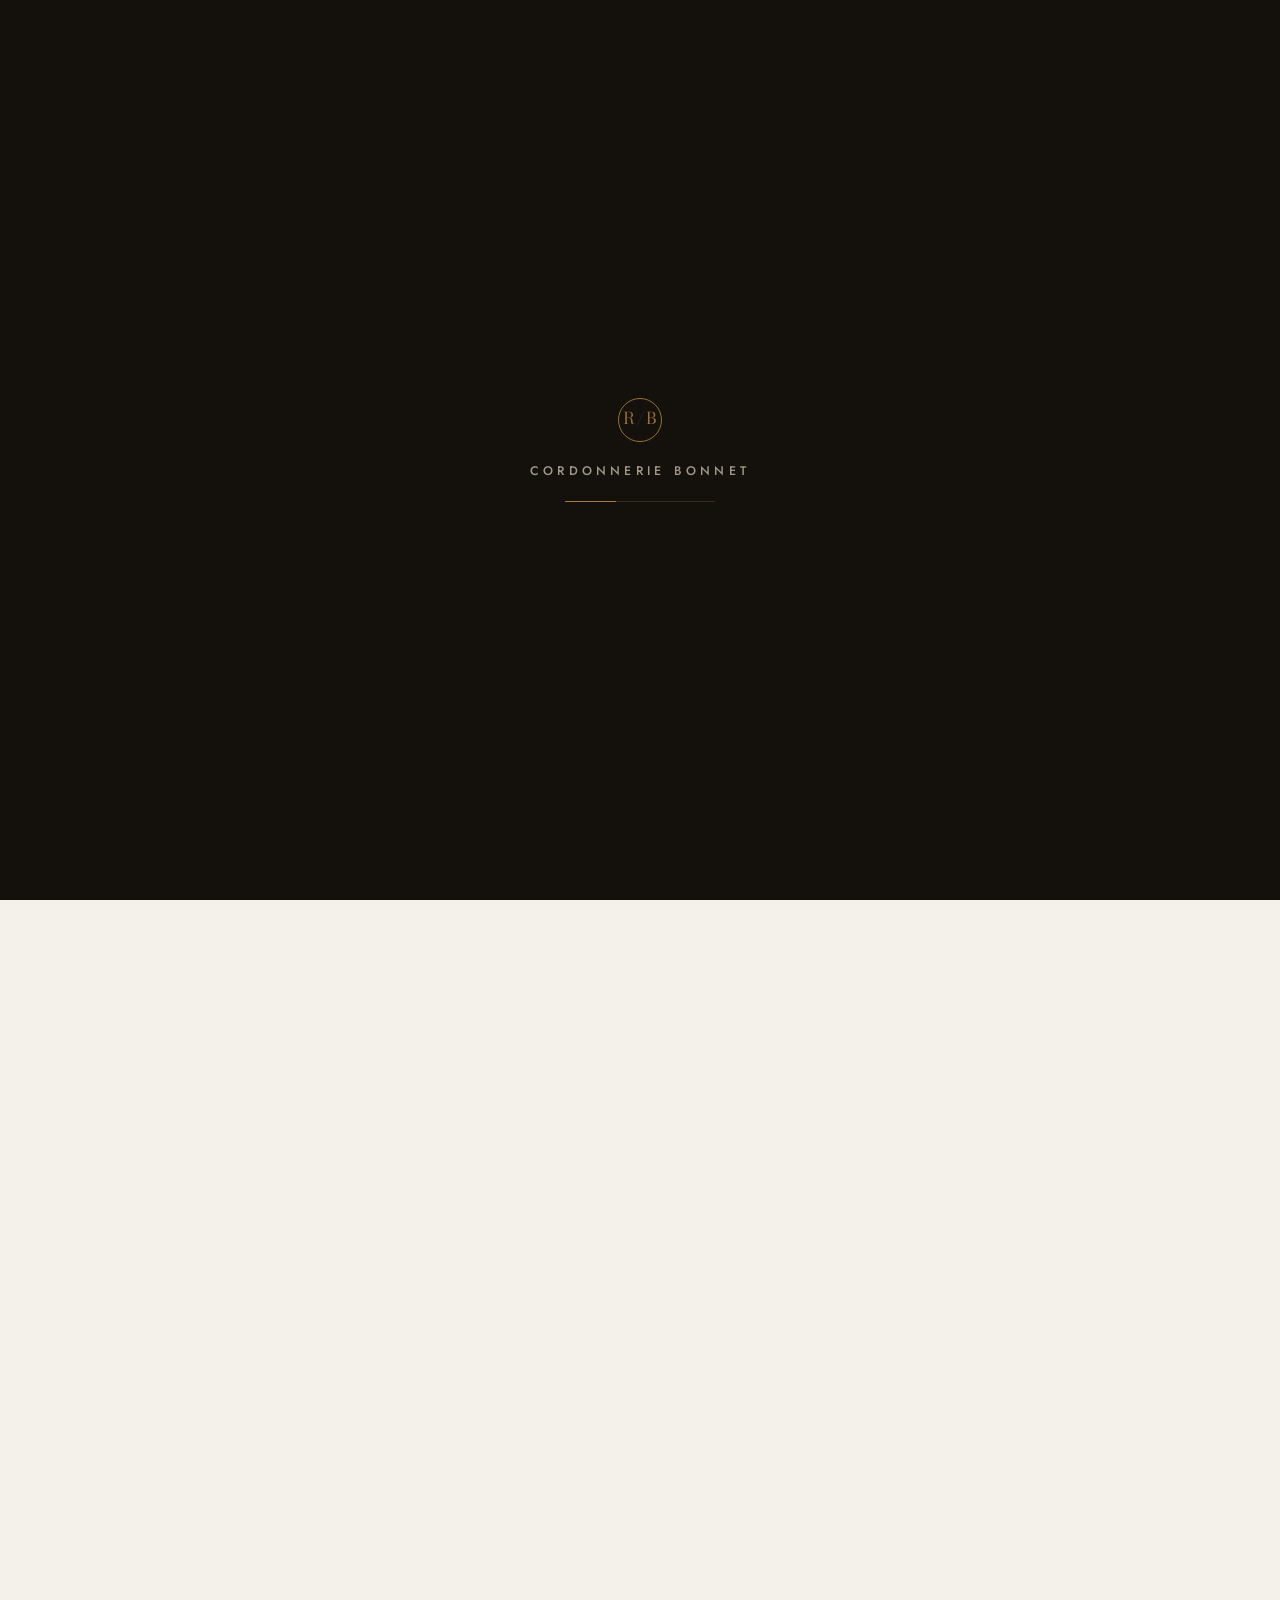
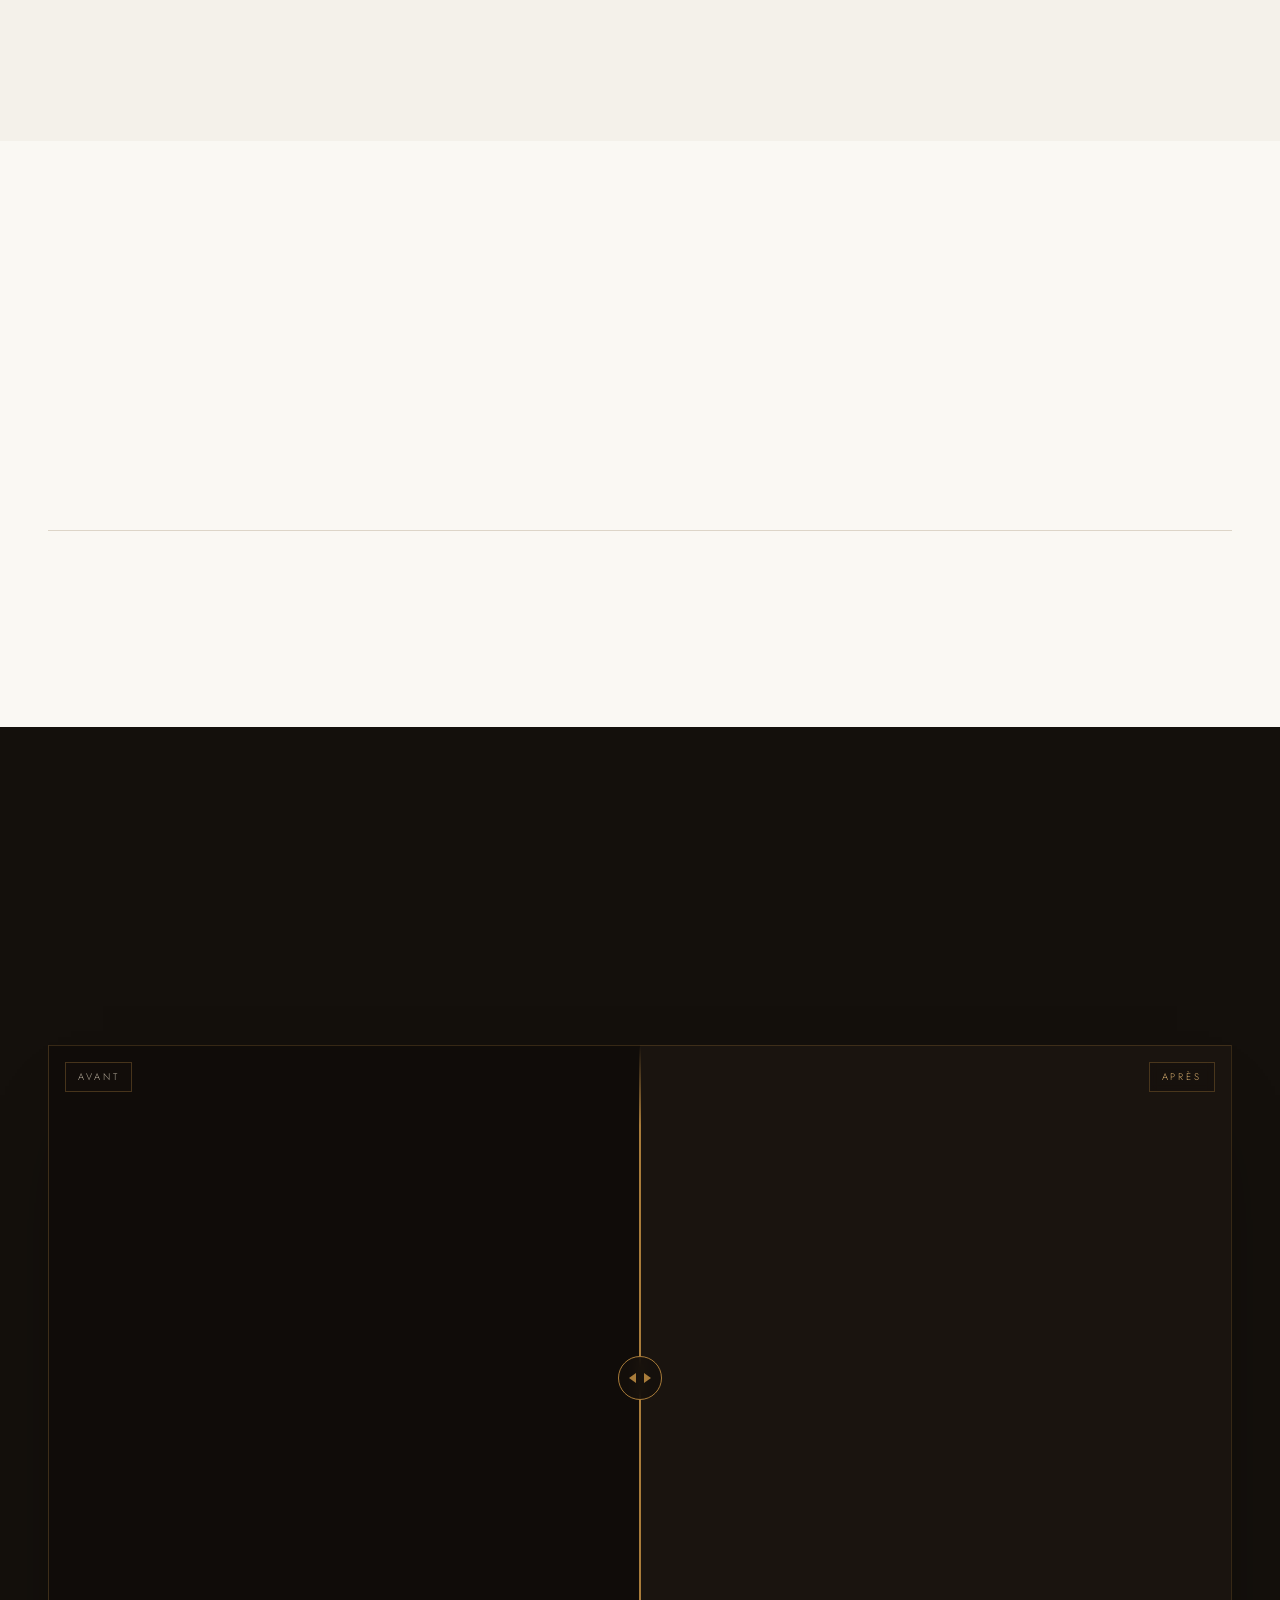
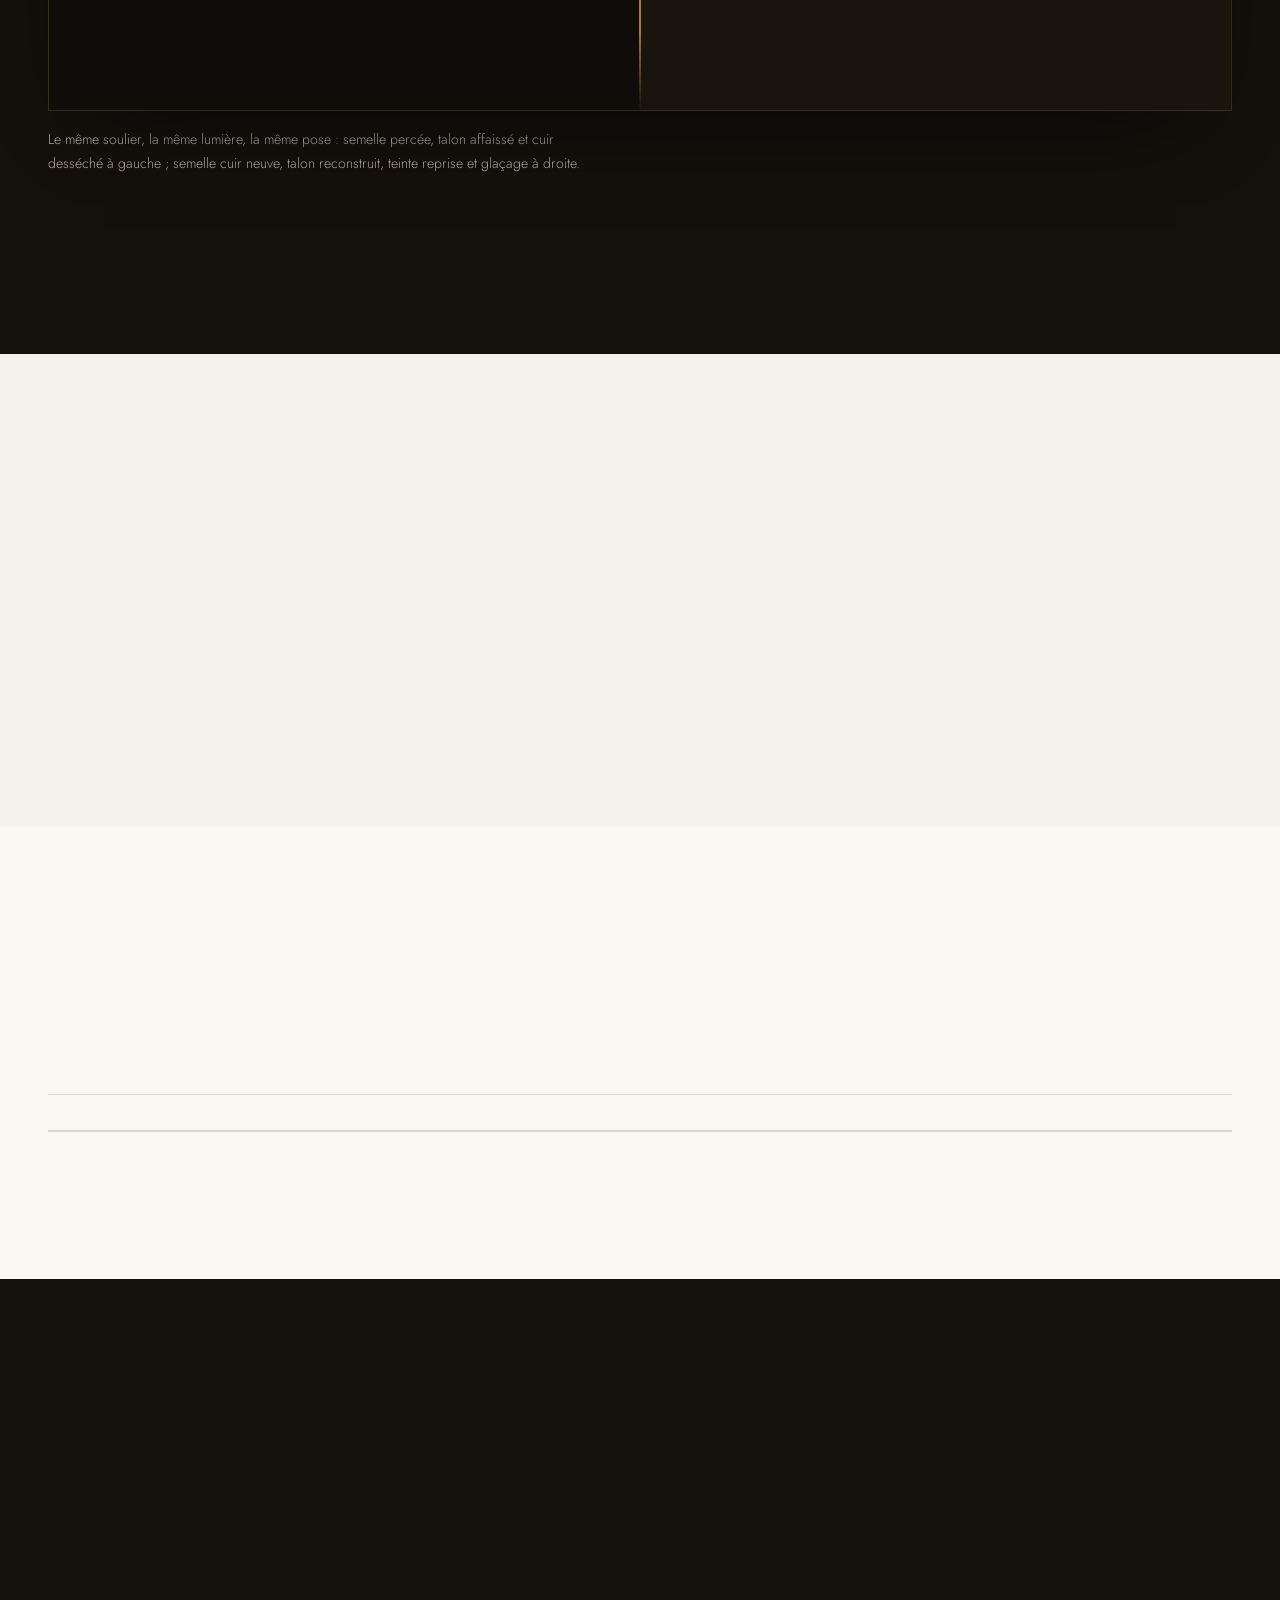
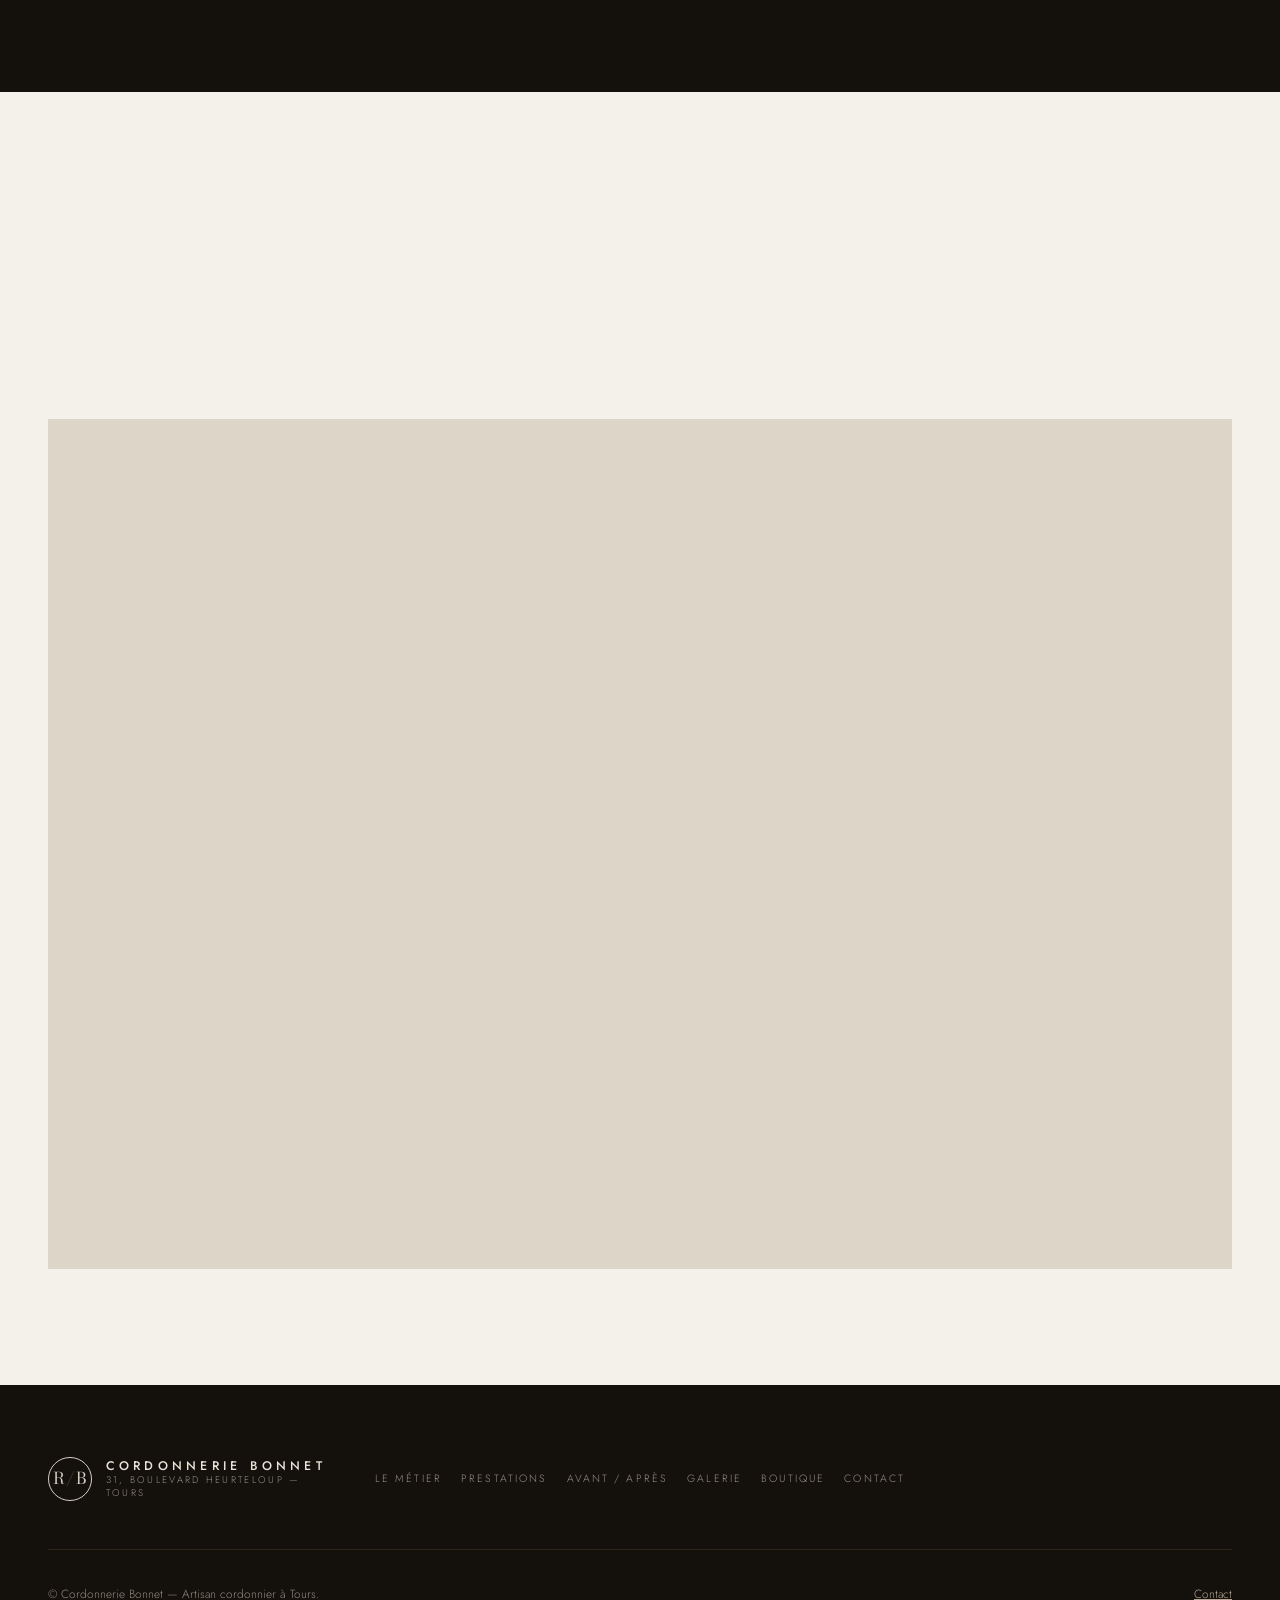
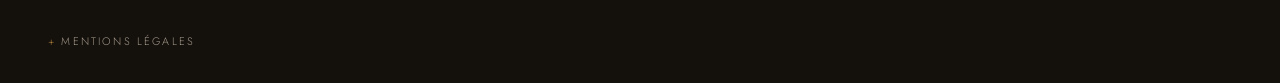
==== commit 3b465d91: "Refonte sur le contenu réel du site de la Cordonnerie Bonnet Le brief du site existant a permis de r" ====
--- a/index.html
+++ b/index.html
@@ -4,55 +4,95 @@
 <meta charset="utf-8">
 <meta name="viewport" content="width=device-width, initial-scale=1">
 <title>Cordonnerie Bonnet — Cordonnerie traditionnelle à Tours</title>
-<meta name="description" content="Cordonnerie Bonnet, 31 boulevard Heurteloup à Tours. Réparation et amélioration de chaussures, entretien du cuir et de la maroquinerie, produits et accessoires, chaussures haut de gamme reconditionnées.">
-<meta name="theme-color" content="#17100b">
-<meta property="og:title" content="Cordonnerie Bonnet — Tours">
-<meta property="og:description" content="Cordonnerie traditionnelle. Réparation, entretien du cuir, seconde vie des beaux souliers.">
+<meta name="description" content="Cordonnerie traditionnelle à Tours, 31 boulevard Heurteloup, à deux pas de la gare. Réparation et amélioration de chaussures, entretien du cuir et de la maroquinerie, produits Saphir et accessoires, chaussures reconditionnées haut de gamme.">
+<link rel="canonical" href="https://www.cordonnerie-bonnet.fr/">
+<meta name="theme-color" content="#14100c">
 <meta property="og:type" content="website">
+<meta property="og:locale" content="fr_FR">
+<meta property="og:site_name" content="Cordonnerie Bonnet">
+<meta property="og:title" content="Cordonnerie Bonnet — Cordonnerie traditionnelle à Tours">
+<meta property="og:description" content="Une seconde vie pour les chaussures habillées et décontractées. Réparation, entretien du cuir, produits Saphir, souliers reconditionnés.">
+<meta property="og:url" content="https://www.cordonnerie-bonnet.fr/">
 <link rel="icon" href="assets/favicon.svg" type="image/svg+xml">
 <link rel="preload" href="assets/fonts/bodoni-moda-latin-400-normal.woff2" as="font" type="font/woff2" crossorigin>
 <link rel="preload" href="assets/fonts/jost-latin-300-normal.woff2" as="font" type="font/woff2" crossorigin>
 <link rel="stylesheet" href="css/fonts.css">
 <link rel="stylesheet" href="css/style.css">
+
+<!-- Fiche établissement pour les moteurs de recherche.
+     À garder en accord avec js/data.js si les horaires changent. -->
+<script type="application/ld+json">
+{
+  "@context": "https://schema.org",
+  "@type": "ShoeStore",
+  "name": "Cordonnerie Bonnet",
+  "description": "Cordonnerie traditionnelle à Tours : réparation et amélioration de chaussures, entretien du cuir et de la maroquinerie, produits d'entretien et accessoires, vente de chaussures reconditionnées haut de gamme.",
+  "url": "https://www.cordonnerie-bonnet.fr/",
+  "telephone": "+33247470782",
+  "email": "cordonneriebonnet@gmail.com",
+  "priceRange": "€€",
+  "address": {
+    "@type": "PostalAddress",
+    "streetAddress": "31 boulevard Heurteloup",
+    "postalCode": "37000",
+    "addressLocality": "Tours",
+    "addressRegion": "Centre-Val de Loire",
+    "addressCountry": "FR"
+  },
+  "sameAs": [
+    "https://www.facebook.com/profile.php?id=61565892811851",
+    "https://www.instagram.com/cordonnerie.bonnet"
+  ],
+  "openingHoursSpecification": [
+    { "@type": "OpeningHoursSpecification", "dayOfWeek": ["Tuesday","Wednesday","Thursday","Friday"],
+      "opens": "09:00", "closes": "12:30" },
+    { "@type": "OpeningHoursSpecification", "dayOfWeek": ["Tuesday","Wednesday","Thursday","Friday"],
+      "opens": "13:30", "closes": "19:00" },
+    { "@type": "OpeningHoursSpecification", "dayOfWeek": "Saturday", "opens": "10:00", "closes": "12:30" },
+    { "@type": "OpeningHoursSpecification", "dayOfWeek": "Saturday", "opens": "13:30", "closes": "18:00" }
+  ]
+}
+</script>
 </head>
 <body>
 
-<!-- ======================= chargement ======================= -->
 <div class="chargement" id="chargement" aria-hidden="true">
-  <div class="chargement__marque">
-    <span class="chargement__ini">CB</span>
-    <span class="chargement__nom">Cordonnerie Bonnet</span>
+  <div class="chargement__bloc">
+    <span class="mono marque__mono" style="color:#a97c3a">R<i>/</i>B</span>
+    <span class="marque__nom" style="color:#a2988a">Cordonnerie Bonnet</span>
     <span class="chargement__barre"><i></i></span>
   </div>
 </div>
 
-<!-- grain de papier + vignettage -->
-<div class="grain" aria-hidden="true"></div>
-<div class="vignette" aria-hidden="true"></div>
-
 <a class="saut" href="#contenu">Aller au contenu</a>
 
-<!-- ======================= navigation ======================= -->
+<!-- ===================== bandeau d'annonce ===================== -->
+<aside class="annonce" id="annonce" hidden>
+  <b id="annonce-texte"></b>
+  <button type="button" id="annonce-fermer" aria-label="Fermer l’annonce">&times;</button>
+</aside>
+
+<!-- ===================== en-tête ===================== -->
 <header class="entete" id="entete">
-  <a class="entete__marque" href="#haut">
-    <span class="entete__ini">CB</span>
-    <span class="entete__txt">
-      <b>Cordonnerie Bonnet</b>
-      <i>Tours · depuis 2024</i>
+  <a class="marque" href="#haut" aria-label="Cordonnerie Bonnet, accueil">
+    <span class="mono marque__mono">R<i>/</i>B</span>
+    <span class="marque__mots">
+      <span class="marque__nom">Cordonnerie Bonnet</span>
+      <span class="marque__sous">Tours · Cordonnerie traditionnelle</span>
     </span>
   </a>
 
   <nav class="entete__nav" id="menu" aria-label="Navigation principale">
-    <a href="#savoirfaire">Savoir-faire</a>
+    <a href="#metiers">Le métier</a>
     <a href="#prestations">Prestations</a>
     <a href="#avantapres">Avant / Après</a>
+    <a href="#galerie">Galerie</a>
     <a href="#boutique">Boutique</a>
+    <a href="#artisan">L’artisan</a>
     <a href="#contact">Contact</a>
   </nav>
 
-  <a class="entete__tel" href="tel:+33247470782">
-    <span class="pastille"></span>02 47 47 07 82
-  </a>
+  <a class="entete__tel" href="tel:+33247470782"><span class="pastille"></span>02 47 47 07 82</a>
 
   <button class="burger" id="burger" aria-label="Ouvrir le menu" aria-expanded="false" aria-controls="menu">
     <i></i><i></i><i></i>
@@ -61,52 +101,43 @@
 
 <main id="contenu">
 
-<!-- ============ scène 3D : elle couvre les deux sections ============ -->
+<!-- ============ scène 3D : couvre l'accueil et le savoir-faire ============ -->
 <div class="scene" id="scene">
   <canvas class="scene__canvas" id="canvas3d" aria-hidden="true"></canvas>
 
   <div class="annotations" id="annotations" aria-hidden="true">
-    <div class="anno" data-anno="semelle"><b>Semelle cuir</b><span>Pleine fleur, taillée à la forme puis cousue.</span></div>
-    <div class="anno" data-anno="talon"><b>Talon empilé</b><span>Couches de cuir montées une à une, bonbout neuf.</span></div>
-    <div class="anno" data-anno="patine"><b>Patine &amp; glaçage</b><span>Nuances à la main, puis miroir au bout.</span></div>
-    <div class="anno" data-anno="couture"><b>Coutures</b><span>Point repris là où le fil a cédé.</span></div>
+    <div class="anno" data-anno="tige"><b>La tige</b><span>Le cuir du dessus. Nettoyée, nourrie, teinte, puis glacée.</span></div>
+    <div class="anno" data-anno="trepointe"><b>La trépointe</b><span>Le liseré cousu qui tient la tige à la semelle.</span></div>
+    <div class="anno" data-anno="semelle"><b>La semelle</b><span>Cuir pleine fleur, taillée à la forme puis cousue.</span></div>
+    <div class="anno" data-anno="talon"><b>Le talon</b><span>Empilé couche par couche, bonbout neuf en surface.</span></div>
   </div>
 
   <!-- ------------------------- accueil ------------------------- -->
   <section class="hero" id="haut">
     <div class="hero__inner">
-      <p class="surtitre" data-rev>Cordonnerie traditionnelle · Tours</p>
-      <h1 class="hero__titre" data-rev>
-        <span>Rien ne se <em>jette.</em></span>
-        <span>Tout se <em>répare.</em></span>
-      </h1>
+      <p class="surtitre" data-rev>31 boulevard Heurteloup · Tours</p>
+      <h1 class="hero__titre" data-rev>Cordonnerie <em>traditionnelle</em>
+        <span class="nowrap">à Tours</span></h1>
       <p class="hero__texte" data-rev>
-        Une paire de souliers bien faite dure vingt ans, à condition qu’une main
-        s’en occupe. À l’établi du 31&nbsp;boulevard Heurteloup, on ressemelle,
-        on recoud, on teint, on glace — et l’on rend au cuir ce que le temps
-        lui a pris.
+        À deux pas de la gare, au 31 boulevard Heurteloup, la Cordonnerie Bonnet
+        donne une seconde vie aux chaussures habillées et décontractées.
       </p>
       <div class="hero__actions" data-rev>
-        <a class="bouton bouton--plein" href="#contact">Prendre contact</a>
+        <a class="bouton bouton--plein" href="#contact">Venir à l’atelier</a>
         <a class="bouton" href="#prestations">Voir les prestations</a>
       </div>
     </div>
 
-    <div class="hero__filet" aria-hidden="true">
-      <span>Réparation</span><i></i><span>Entretien du cuir</span><i></i>
-      <span>Maroquinerie</span><i></i><span>Seconde vie</span>
-    </div>
-
-    <div class="defiler" aria-hidden="true">
-      <span>Faites défiler</span><i></i>
-    </div>
+    <div class="hero__services" id="hero-services" aria-hidden="true"></div>
+
+    <div class="defiler" aria-hidden="true"><span>Faites défiler</span><i></i></div>
   </section>
 
   <!-- ---------------------- savoir-faire ---------------------- -->
   <section class="savoir" id="savoirfaire">
     <div class="savoir__texte">
       <p class="surtitre" data-rev>Le geste</p>
-      <h2 class="titre" data-rev>Un soulier, <em>quatre chantiers</em></h2>
+      <h2 class="titre" data-rev>Un soulier, <em>pièce par pièce</em></h2>
       <p data-rev>
         On ne répare pas une chaussure, on la démonte. La semelle se sépare de la
         tige, le talon se dépile couche après couche, le cuir se décrasse avant
@@ -121,63 +152,59 @@
   </section>
 </div>
 
-<!-- ------------------------- manifeste ------------------------- -->
-<section class="manifeste" id="manifeste">
-  <div class="cadre">
-    <div class="manifeste__grille">
-      <div class="manifeste__gauche">
-        <p class="surtitre" data-rev>L’atelier</p>
-        <h2 class="titre" data-rev>Le métier tient <em>dans les mains</em></h2>
-      </div>
-      <div class="manifeste__droite">
-        <p class="chapo" data-rev>
-          La Cordonnerie Bonnet est un atelier de quartier, ouvert du mardi au samedi
-          à Tours. On y répare des chaussures de ville et de travail, des bottes, des
-          sacs, des ceintures et des blousons. On y vend aussi les produits que l’on
-          utilise soi-même, et une sélection de beaux souliers remis en état.
-        </p>
-        <p data-rev>
-          Pas de délai fantaisiste ni de devis surprise : on regarde la paire avec
-          vous, on dit ce qui se répare, ce qui ne se répare pas, et ce que ça coûte.
-        </p>
-      </div>
-    </div>
+<!-- ------------------------ les quatre métiers ------------------------ -->
+<section class="section clair" id="metiers">
+  <div class="cadre">
+    <header class="section-tete">
+      <p class="surtitre" data-rev>Ce que je fais</p>
+      <h2 class="titre" data-rev>Quatre métiers, <em>un seul établi</em></h2>
+    </header>
 
     <ol class="piliers" id="piliers"></ol>
+
+    <ul class="questions" id="questions"></ul>
+    <p class="accroche" data-rev>
+      Votre artisan cordonnier met tout en œuvre pour vous chausser durablement
+      et avec goût.
+    </p>
   </div>
 </section>
 
 <!-- ------------------------ prestations ------------------------ -->
-<section class="prestations" id="prestations">
+<section class="section clair clair--blanc" id="prestations">
   <div class="cadre">
     <header class="section-tete">
       <p class="surtitre" data-rev>Au comptoir</p>
       <h2 class="titre" data-rev>Prestations</h2>
       <p class="section-tete__chapo" data-rev>
-        Chaque réparation est chiffrée sur pièce : l’état du cuir, le montage et
-        la matière d’origine décident du travail. Passez à l’atelier avec la paire,
-        le devis est immédiat et gratuit.
+        Chaque réparation se chiffre sur pièce : l’état du cuir, le montage et la
+        matière d’origine décident du travail. Passez avec la paire, le devis est
+        immédiat et gratuit.
       </p>
     </header>
 
     <div class="filtres" id="filtres" role="tablist" aria-label="Filtrer les prestations"></div>
     <ul class="liste-prestations" id="liste-prestations"></ul>
+
+    <div class="devis" data-rev>
+      <a class="bouton bouton--plein" href="#form">Demander un devis</a>
+      <span class="mineur">ou appelez le <a href="tel:+33247470782">02 47 47 07 82</a></span>
+    </div>
   </div>
 </section>
 
 <!-- ------------------------ avant / après ------------------------ -->
-<section class="avant-apres" id="avantapres">
+<section class="section sombre" id="avantapres">
   <div class="cadre">
     <header class="section-tete">
       <p class="surtitre" data-rev>La preuve</p>
       <h2 class="titre" data-rev>Avant / <em>Après</em></h2>
-      <p class="section-tete__chapo" data-rev>
-        Tirez le curseur : à gauche la paire telle qu’elle arrive, à droite telle
-        qu’elle repart. Même soulier, même lumière — seul le travail change.
-      </p>
-    </header>
-
-    <div class="compare" id="compare">
+      <p class="section-tete__chapo" id="ap-chapo" data-rev></p>
+    </header>
+
+    <div class="exemple" id="exemple" data-rev></div>
+
+    <div class="compare">
       <div class="compare__zone" id="compare-zone">
         <canvas id="canvas-compare"></canvas>
         <span class="compare__etiq compare__etiq--g">Avant</span>
@@ -188,54 +215,71 @@
         </div>
       </div>
       <p class="compare__legende">
-        Semelle percée, talon affaissé, cuir desséché et griffé — puis semelle cuir
-        neuve, talon reconstruit, teinte reprise et glaçage.
-      </p>
-    </div>
-
-    <ul class="galerie" id="galerie"></ul>
+        Le même soulier, la même lumière, la même pose : semelle percée, talon
+        affaissé et cuir desséché à gauche ; semelle cuir neuve, talon reconstruit,
+        teinte reprise et glaçage à droite.
+      </p>
+    </div>
+
+    <ul class="paires" id="paires"></ul>
+  </div>
+</section>
+
+<!-- --------------------------- galerie --------------------------- -->
+<section class="section clair" id="galerie">
+  <div class="cadre">
+    <header class="section-tete">
+      <p class="surtitre" data-rev>À l’atelier</p>
+      <h2 class="titre" data-rev>Galerie</h2>
+      <p class="section-tete__chapo" data-rev>
+        Des paires passées entre mes mains : ressemelages, ferrages, patines,
+        maroquinerie. Les photos parlent mieux que les mots.
+      </p>
+    </header>
+    <ul class="galerie" id="galerie-grille"></ul>
   </div>
 </section>
 
 <!-- --------------------------- boutique --------------------------- -->
-<section class="boutique" id="boutique">
+<section class="section clair clair--blanc" id="boutique">
   <div class="cadre">
     <header class="section-tete">
       <p class="surtitre" data-rev>En vitrine</p>
       <h2 class="titre" data-rev>La boutique</h2>
     </header>
 
-    <div class="onglets" id="onglets" role="tablist" aria-label="Rayons de la boutique">
-      <button role="tab" data-rayon="seconde-vie" aria-selected="true">Seconde vie</button>
-      <button role="tab" data-rayon="accessoires" aria-selected="false">Accessoires &amp; entretien</button>
-    </div>
+    <div class="onglets" id="onglets" role="tablist" aria-label="Rayons de la boutique"></div>
 
     <p class="boutique__chapo" id="boutique-chapo"></p>
     <ul class="rayon" id="rayon"></ul>
-
-    <p class="boutique__pied">
-      Les articles sont uniques et changent chaque semaine : passez en boutique
-      ou appelez l’atelier pour connaître les pointures disponibles.
-    </p>
-  </div>
-</section>
-
-<!-- ---------------------------- citation --------------------------- -->
-<section class="citation">
-  <div class="cadre">
-    <blockquote data-rev>
-      <p>« Une chaussure qu’on répare, c’est une chaussure qu’on garde. »</p>
-      <cite>Rémi Bonnet, cordonnier</cite>
-    </blockquote>
+    <p class="boutique__pied" id="boutique-pied"></p>
+  </div>
+</section>
+
+<!-- --------------------------- l'artisan --------------------------- -->
+<section class="section sombre" id="artisan">
+  <div class="cadre">
+    <div class="artisan__grille">
+      <div class="artisan__portrait" data-rev id="artisan-portrait"></div>
+      <div class="artisan__texte">
+        <p class="surtitre" data-rev>Qui répare vos souliers</p>
+        <h2 class="titre" data-rev>L’artisan</h2>
+        <div id="artisan-texte"></div>
+        <p class="artisan__signature" data-rev id="artisan-signature"></p>
+      </div>
+    </div>
   </div>
 </section>
 
 <!-- ---------------------------- contact ---------------------------- -->
-<section class="contact" id="contact">
+<section class="section clair" id="contact">
   <div class="cadre">
     <header class="section-tete">
       <p class="surtitre" data-rev>Venir à l’atelier</p>
       <h2 class="titre" data-rev>Contact &amp; horaires</h2>
+      <p class="section-tete__chapo" data-rev>
+        N’hésitez pas à me rendre visite en boutique, à deux pas de la gare.
+      </p>
     </header>
 
     <div class="contact__grille">
@@ -243,41 +287,38 @@
         <h3>L’atelier</h3>
         <address>
           <strong>Cordonnerie Bonnet</strong><br>
-          31 boulevard Heurteloup<br>
-          37000 Tours<br>
-          <span class="mineur">Quartier La Fuye · Velpeau</span>
+          31, boulevard Heurteloup<br>
+          37000 Tours
         </address>
         <a class="lien-fort" href="tel:+33247470782">02 47 47 07 82</a>
-        <a class="bouton bouton--plein" id="lien-maps" href="#" target="_blank" rel="noopener">
-          Ouvrir dans le plan
-        </a>
+        <div class="reseaux" id="reseaux"></div>
+        <a class="bouton bouton--plein" id="lien-maps" href="#" target="_blank" rel="noopener">Itinéraire</a>
       </div>
 
       <div class="carte carte--horaires" data-rev>
-        <h3>Horaires</h3>
+        <h3>Horaires d’ouverture</h3>
         <ul id="horaires"></ul>
-        <p class="mineur">Fermeture annuelle en août — les dates sont affichées en vitrine.</p>
+        <p class="mineur" id="horaires-note"></p>
       </div>
 
       <a class="carte carte--plan" id="carte-plan" data-rev href="#" target="_blank" rel="noopener"
          aria-label="Ouvrir l’adresse de l’atelier dans Google Maps">
         <svg viewBox="0 0 420 320" class="plan" preserveAspectRatio="xMidYMid slice" aria-hidden="true" focusable="false">
-          <rect width="420" height="320" fill="#181009"/>
-          <g stroke="#3a2a1c" stroke-width="14" fill="none">
-            <path d="M-10 210 H430"/><path d="M120 -10 V330"/><path d="M300 -10 V330"/>
-            <path d="M-10 90 H430"/>
+          <rect width="420" height="320" fill="#181310"/>
+          <g stroke="#3a2e24" stroke-width="14" fill="none">
+            <path d="M-10 210 H430"/><path d="M120 -10 V330"/><path d="M300 -10 V330"/><path d="M-10 90 H430"/>
           </g>
-          <g stroke="#241810" stroke-width="2" fill="none">
-            <path d="M-10 150 H430"/><path d="M60 -10 V330"/><path d="M210 -10 V330"/><path d="M370 -10 V330"/>
-            <path d="M-10 270 H430"/>
+          <g stroke="#241c16" stroke-width="2" fill="none">
+            <path d="M-10 150 H430"/><path d="M60 -10 V330"/><path d="M210 -10 V330"/>
+            <path d="M370 -10 V330"/><path d="M-10 270 H430"/>
           </g>
-          <rect x="150" y="120" width="120" height="60" fill="#20160e" stroke="#4a3524"/>
+          <rect x="150" y="120" width="120" height="60" fill="#20180f" stroke="#4a3a2a"/>
           <text x="210" y="112" fill="#8a6a48" font-size="11" text-anchor="middle"
                 font-family="Jost, sans-serif" letter-spacing="2">BD HEURTELOUP</text>
           <g class="plan__pin">
-            <circle cx="210" cy="210" r="26" fill="none" stroke="#c08a3e" stroke-width="1" opacity=".5"/>
-            <circle cx="210" cy="210" r="14" fill="none" stroke="#c08a3e" stroke-width="1.5"/>
-            <circle cx="210" cy="210" r="5" fill="#d9a45a"/>
+            <circle cx="210" cy="210" r="26" fill="none" stroke="#a97c3a" stroke-width="1" opacity=".5"/>
+            <circle cx="210" cy="210" r="14" fill="none" stroke="#a97c3a" stroke-width="1.5"/>
+            <circle cx="210" cy="210" r="5" fill="#d9b070"/>
           </g>
           <text x="210" y="256" fill="#c8a06a" font-size="12" text-anchor="middle"
                 font-family="Jost, sans-serif" letter-spacing="3">N° 31</text>
@@ -286,9 +327,9 @@
       </a>
 
       <form class="carte carte--form" id="form" data-rev novalidate>
-        <h3>Écrire à l’atelier</h3>
+        <h3>Demander un devis</h3>
         <p class="mineur">
-          Décrivez la paire ou l’article à réparer, on vous répond avec une estimation.
+          Décrivez la paire ou l’article à réparer : je vous réponds avec une estimation.
         </p>
         <label>Nom
           <input type="text" name="nom" autocomplete="name" required>
@@ -298,7 +339,7 @@
         </label>
         <label>Ce qu’il y a à faire
           <textarea name="message" rows="4" required
-            placeholder="Ex. : richelieu cuir, semelle percée à l’avant, talon usé d’un côté."></textarea>
+            placeholder="Ex. : richelieu cuir noir, semelle percée à l’avant, bonbout usé d’un côté."></textarea>
         </label>
         <button class="bouton bouton--plein" type="submit">Envoyer la demande</button>
         <p class="form__retour" id="form-retour" role="status"></p>
@@ -311,23 +352,55 @@
 
 <!-- ----------------------------- pied ----------------------------- -->
 <footer class="pied">
-  <div class="cadre pied__grille">
-    <div>
-      <span class="entete__ini">CB</span>
-      <p class="pied__nom">Cordonnerie Bonnet</p>
-      <p class="mineur">31 boulevard Heurteloup — 37000 Tours</p>
-    </div>
-    <nav aria-label="Pied de page">
-      <a href="#savoirfaire">Savoir-faire</a>
-      <a href="#prestations">Prestations</a>
-      <a href="#avantapres">Avant / Après</a>
-      <a href="#boutique">Boutique</a>
-      <a href="#contact">Contact</a>
-    </nav>
-    <p class="mineur pied__legal">
-      © <span id="annee"></span> Cordonnerie Bonnet — Artisan cordonnier à Tours.<br>
-      Réparation de chaussures, entretien du cuir et de la maroquinerie.
-    </p>
+  <div class="cadre">
+    <div class="pied__haut">
+      <a class="marque" href="#haut">
+        <span class="mono marque__mono">R<i>/</i>B</span>
+        <span class="marque__mots">
+          <span class="marque__nom">Cordonnerie Bonnet</span>
+          <span class="marque__sous">31, boulevard Heurteloup — Tours</span>
+        </span>
+      </a>
+
+      <nav aria-label="Pied de page">
+        <a href="#metiers">Le métier</a>
+        <a href="#prestations">Prestations</a>
+        <a href="#avantapres">Avant / Après</a>
+        <a href="#galerie">Galerie</a>
+        <a href="#boutique">Boutique</a>
+        <a href="#contact">Contact</a>
+      </nav>
+
+      <div class="pied__droite" id="pied-droite"></div>
+    </div>
+
+    <div class="pied__bas">
+      <p>© <span id="annee"></span> Cordonnerie Bonnet — Artisan cordonnier à Tours.</p>
+      <p><a href="#contact">Contact</a></p>
+    </div>
+
+    <details class="mentions">
+      <summary>Mentions légales</summary>
+      <div class="mentions__corps">
+        <p><strong>Éditeur du site</strong> — Cordonnerie Bonnet, entreprise individuelle,
+          31 boulevard Heurteloup, 37000 Tours. Téléphone : 02 47 47 07 82.
+          E-mail : cordonneriebonnet@gmail.com.
+          <em>Compléter : numéro SIRET, numéro de TVA intracommunautaire le cas échéant,
+          et nom du directeur de la publication.</em></p>
+        <p><strong>Hébergement</strong> — <em>Compléter : nom, adresse et téléphone de
+          l’hébergeur du site.</em></p>
+        <p><strong>Données personnelles</strong> — Ce site ne dépose aucun cookie et
+          n’utilise aucun outil de mesure d’audience. Les polices de caractères et les
+          scripts sont hébergés sur le site : aucune donnée n’est transmise à un service
+          tiers lors de votre visite. Le formulaire de devis ouvre votre messagerie et
+          n’enregistre rien sur le site.</p>
+        <p><strong>Propriété intellectuelle</strong> — Les photographies et les textes
+          sont la propriété de la Cordonnerie Bonnet. Les marques citées (Saphir,
+          Collonil, Nanex, ainsi que les marques des souliers proposés en seconde vie)
+          appartiennent à leurs détenteurs respectifs et ne sont mentionnées qu’à titre
+          d’information sur les produits vendus en boutique.</p>
+      </div>
+    </details>
   </div>
 </footer>
 
--- a/css/style.css
+++ b/css/style.css
@@ -1,41 +1,54 @@
 /* =========================================================================
    Cordonnerie Bonnet — habillage
-   Palette : cuir tanné, brou de noix, laiton, parchemin.
+   Noir · blanc · cuir, comme la boutique. Les moments en volume passent
+   sur fond sombre, le contenu et les photos respirent sur fond clair.
    ========================================================================= */
 
 :root{
-  --noir:#120c08;
-  --brou:#17100b;
-  --brou-2:#1e150e;
-  --cuir:#3a2517;
-  --cuir-clair:#6d4223;
-  --cognac:#a3652c;
-  --laiton:#c9a15c;
-  --laiton-clair:#e2c48d;
-  --parchemin:#efe3cf;
-  --parchemin-2:#cdbba0;
-  --craie:#f7efe1;
+  /* clair */
+  --papier:#f4f1ea;
+  --papier-2:#faf8f3;
+  --blanc:#ffffff;
+  --encre:#15120e;
+  --encre-2:#4a423a;
+  --gris:#8b8177;
+  --filet:#ddd5c8;
+
+  /* sombre */
+  --nuit:#14100c;
+  --nuit-2:#1c1712;
+  --nuit-3:#241d16;
+
+  /* cuir & accents */
+  --cuir:#8a5324;
+  --cuir-clair:#b9834a;
+  --or:#a97c3a;
+  --or-clair:#d9b070;
+  --rouge:#c0352b;
+  --canard:#1d4a45;
 
   --serif:'Bodoni Moda',Georgia,'Times New Roman',serif;
   --sans:'Jost',-apple-system,'Segoe UI',Helvetica,Arial,sans-serif;
 
-  --cadre:1240px;
-  --pas:clamp(3.5rem,9vw,8.5rem);
-  --lisiere:clamp(1.15rem,4vw,2.75rem);
+  --cadre:1280px;
+  --pas:clamp(3.75rem,9vw,8rem);
+  --lisiere:clamp(1.15rem,4vw,3rem);
+  --entete-h:74px;
 }
 
 *,*::before,*::after{box-sizing:border-box}
 
-html{scroll-behavior:smooth;-webkit-text-size-adjust:100%;overflow-x:clip}
+html{scroll-behavior:smooth;-webkit-text-size-adjust:100%;overflow-x:clip;
+     scroll-padding-top:calc(var(--entete-h) + 1rem)}
 @media (prefers-reduced-motion:reduce){html{scroll-behavior:auto}}
 
 body{
   margin:0;
-  background:var(--brou);
-  color:var(--parchemin);
+  background:var(--papier);
+  color:var(--encre);
   font-family:var(--sans);
   font-weight:300;
-  font-size:clamp(1rem,.55vw + .88rem,1.09rem);
+  font-size:clamp(1rem,.5vw + .89rem,1.08rem);
   line-height:1.72;
   overflow-x:clip;
   -webkit-font-smoothing:antialiased;
@@ -43,594 +56,534 @@
 
 img,svg,canvas{display:block;max-width:100%}
 a{color:inherit}
-::selection{background:var(--cognac);color:var(--craie)}
+::selection{background:var(--cuir);color:#fff}
 
 /* ---------------- typographie ---------------- */
 .titre{
-  font-family:var(--serif);
-  font-weight:400;
-  font-size:clamp(2.1rem,5.2vw,4.05rem);
-  line-height:1.02;
-  letter-spacing:-.015em;
-  margin:.1em 0 .55em;
-  color:var(--craie);
-}
-.titre em{font-style:italic;color:var(--laiton)}
+  font-family:var(--serif);font-weight:400;
+  font-size:clamp(2rem,4.9vw,3.75rem);line-height:1.04;letter-spacing:-.015em;
+  margin:.08em 0 .5em;
+}
+.titre em{font-style:italic;color:var(--cuir)}
 
 .surtitre{
-  font-family:var(--sans);
-  font-size:.70rem;
-  font-weight:500;
-  letter-spacing:.42em;
-  text-transform:uppercase;
-  color:var(--laiton);
-  margin:0 0 1.1rem;
-  display:flex;align-items:center;gap:.9rem;
-}
-.surtitre::before{
-  content:"";width:clamp(22px,4vw,52px);height:1px;
-  background:linear-gradient(90deg,transparent,var(--laiton));
-}
-.chapo{font-size:clamp(1.06rem,1.4vw,1.28rem);color:var(--parchemin);line-height:1.66}
-.mineur{color:var(--parchemin-2);font-size:.9rem;line-height:1.6}
-
+  font-size:.68rem;font-weight:500;letter-spacing:.4em;text-transform:uppercase;
+  color:var(--cuir);margin:0 0 1.05rem;display:flex;align-items:center;gap:.85rem;
+}
+.surtitre::before{content:"";width:clamp(20px,4vw,48px);height:1px;background:currentColor;opacity:.6}
+
+.chapo{font-size:clamp(1.05rem,1.3vw,1.26rem);line-height:1.62}
+.mineur{color:var(--gris);font-size:.9rem;line-height:1.6}
 .cadre{width:min(100% - var(--lisiere)*2,var(--cadre));margin-inline:auto}
+
+/* ---------------- sections claires / sombres ---------------- */
+.clair{background:var(--papier);color:var(--encre)}
+.clair--blanc{background:var(--papier-2)}
+.sombre{background:var(--nuit);color:#e9e2d6}
+/* la scène 3D reste transparente mais suit les mêmes couleurs de texte */
+.sombre .titre,.scene .titre{color:#f6f1e7}
+.sombre .titre em,.scene .titre em{color:var(--or-clair)}
+.sombre .surtitre,.scene .surtitre{color:var(--or)}
+.sombre .mineur,.scene .mineur{color:#a2988a}
 
 /* ---------------- boutons ---------------- */
 .bouton{
-  --b:var(--laiton);
-  display:inline-flex;align-items:center;gap:.6rem;
-  padding:.86rem 1.7rem;
-  border:1px solid color-mix(in srgb,var(--b) 55%,transparent);
-  border-radius:2px;
-  font-size:.74rem;font-weight:500;letter-spacing:.22em;text-transform:uppercase;
-  text-decoration:none;color:var(--b);
-  background:transparent;cursor:pointer;
-  transition:background .35s,color .35s,border-color .35s,transform .35s;
-}
-.bouton:hover{background:color-mix(in srgb,var(--b) 14%,transparent);transform:translateY(-2px)}
-.bouton--plein{background:var(--laiton);color:var(--brou);border-color:var(--laiton);font-weight:600}
-.bouton--plein:hover{background:var(--laiton-clair);border-color:var(--laiton-clair);color:var(--brou)}
-
-/* ---------------- textures d'ambiance ---------------- */
-.grain{
-  position:fixed;inset:-50%;z-index:60;pointer-events:none;opacity:.30;
-  background-image:url("data:image/svg+xml,%3Csvg xmlns='http://www.w3.org/2000/svg' width='260' height='260'%3E%3Cfilter id='n'%3E%3CfeTurbulence type='fractalNoise' baseFrequency='.82' numOctaves='4'/%3E%3C/filter%3E%3Crect width='260' height='260' filter='url(%23n)' opacity='.5'/%3E%3C/svg%3E");
-  mix-blend-mode:overlay;
-  animation:grain 7s steps(6) infinite;
-}
-@keyframes grain{
-  0%,100%{transform:translate(0,0)}   16%{transform:translate(-3%,2%)}
-  33%{transform:translate(2%,-3%)}    50%{transform:translate(-2%,-2%)}
-  66%{transform:translate(3%,1%)}     83%{transform:translate(1%,3%)}
-}
-.vignette{
-  position:fixed;inset:0;z-index:59;pointer-events:none;
-  background:radial-gradient(120% 90% at 50% 45%,transparent 40%,rgba(0,0,0,.55) 100%);
-}
-@media (prefers-reduced-motion:reduce){.grain{animation:none}}
-
-/* ---------------- écran de chargement ---------------- */
+  display:inline-flex;align-items:center;gap:.55rem;
+  padding:.85rem 1.65rem;border:1px solid currentColor;border-radius:2px;
+  font-size:.72rem;font-weight:500;letter-spacing:.2em;text-transform:uppercase;
+  text-decoration:none;background:transparent;cursor:pointer;color:var(--encre);
+  transition:background .3s,color .3s,transform .3s,border-color .3s;
+}
+.bouton:hover{background:var(--encre);color:var(--papier);transform:translateY(-2px)}
+.bouton--plein{background:var(--encre);color:var(--papier);border-color:var(--encre)}
+.bouton--plein:hover{background:var(--cuir);border-color:var(--cuir);color:#fff}
+.sombre .bouton,.scene .bouton{color:var(--or-clair);border-color:color-mix(in srgb,var(--or) 55%,transparent)}
+.sombre .bouton:hover,.scene .bouton:hover{background:var(--or);color:var(--nuit);border-color:var(--or)}
+.sombre .bouton--plein,.scene .bouton--plein{background:var(--or);color:var(--nuit);border-color:var(--or)}
+.sombre .bouton--plein:hover,.scene .bouton--plein:hover{background:var(--or-clair);border-color:var(--or-clair)}
+
+/* ---------------- chargement ---------------- */
 .chargement{
   position:fixed;inset:0;z-index:200;display:grid;place-items:center;
-  background:var(--noir);transition:opacity .8s .2s,visibility .8s .2s;
+  background:var(--nuit);transition:opacity .7s .15s,visibility .7s .15s;
 }
 .chargement.est-fini{opacity:0;visibility:hidden}
-.chargement__marque{display:grid;justify-items:center;gap:1.1rem}
-.chargement__ini{
-  font-family:var(--serif);font-size:2.4rem;color:var(--laiton);
-  border:1px solid color-mix(in srgb,var(--laiton) 45%,transparent);
-  width:74px;height:74px;display:grid;place-items:center;border-radius:50%;
-  letter-spacing:.04em;
-}
-.chargement__nom{
-  font-size:.68rem;letter-spacing:.5em;text-transform:uppercase;color:var(--parchemin-2);
-  padding-left:.5em;
-}
-.chargement__barre{display:block;width:170px;height:1px;background:rgba(201,161,92,.22);overflow:hidden}
-.chargement__barre i{display:block;height:100%;width:35%;background:var(--laiton);animation:va 1.25s ease-in-out infinite}
-@keyframes va{0%{transform:translateX(-100%)}100%{transform:translateX(390%)}}
+.chargement__bloc{display:grid;justify-items:center;gap:1.2rem}
+.chargement__barre{display:block;width:150px;height:1px;background:rgba(169,124,58,.25);overflow:hidden}
+.chargement__barre i{display:block;height:100%;width:34%;background:var(--or);animation:va 1.2s ease-in-out infinite}
+@keyframes va{0%{transform:translateX(-100%)}100%{transform:translateX(400%)}}
+
+/* ---------------- monogramme R/B ---------------- */
+.mono{
+  display:inline-flex;align-items:center;justify-content:center;gap:.06em;
+  font-family:var(--serif);font-weight:400;line-height:1;letter-spacing:.02em;
+}
+.mono i{font-style:normal;opacity:.55;transform:translateY(-.02em)}
+.marque{display:flex;align-items:center;gap:.85rem;text-decoration:none}
+.marque__mono{
+  width:44px;height:44px;flex:0 0 auto;border:1px solid currentColor;border-radius:50%;
+  font-size:1.02rem;opacity:.9;
+}
+.marque__mots{display:grid;line-height:1.3}
+.marque__nom{
+  font-size:.78rem;font-weight:500;letter-spacing:.34em;text-transform:uppercase;
+  white-space:nowrap;
+}
+.marque__sous{font-size:.6rem;letter-spacing:.24em;text-transform:uppercase;opacity:.62}
+
+/* ---------------- bandeau d'annonce ---------------- */
+.annonce{
+  position:relative;z-index:60;background:var(--rouge);color:#fff;
+  display:flex;align-items:center;justify-content:center;gap:1rem;
+  padding:.6rem var(--lisiere);text-align:center;
+  font-size:.78rem;letter-spacing:.09em;
+}
+.annonce[hidden]{display:none}
+.annonce b{font-weight:500}
+.annonce button{
+  background:none;border:0;color:inherit;cursor:pointer;font-size:1.15rem;
+  line-height:1;padding:.1rem .35rem;opacity:.75;
+}
+.annonce button:hover{opacity:1}
 
 /* ---------------- accès clavier ---------------- */
 .saut{
-  position:fixed;top:.6rem;left:.6rem;z-index:120;
-  padding:.7rem 1.1rem;background:var(--laiton);color:var(--brou);
-  border-radius:2px;text-decoration:none;font-size:.8rem;font-weight:600;
-  transform:translateY(-160%);transition:transform .25s;
+  position:fixed;top:.6rem;left:.6rem;z-index:120;padding:.7rem 1.1rem;
+  background:var(--encre);color:var(--papier);border-radius:2px;text-decoration:none;
+  font-size:.8rem;font-weight:500;transform:translateY(-180%);transition:transform .25s;
 }
 .saut:focus{transform:none}
-:focus-visible{outline:2px solid var(--laiton);outline-offset:3px}
+:focus-visible{outline:2px solid var(--cuir);outline-offset:3px}
+.sombre :focus-visible{outline-color:var(--or-clair)}
 
 /* ========================= en-tête ========================= */
 .entete{
-  position:fixed;top:0;left:0;right:0;z-index:50;
-  display:flex;align-items:center;gap:1.4rem;
-  padding:1.15rem var(--lisiere);
-  transition:background .45s,backdrop-filter .45s,padding .45s,border-color .45s;
-  border-bottom:1px solid transparent;
+  position:sticky;top:0;z-index:50;
+  display:flex;align-items:center;gap:1.2rem;
+  min-height:var(--entete-h);padding:.85rem var(--lisiere);
+  color:var(--papier);
+  transition:background .4s,color .4s,box-shadow .4s,min-height .4s;
 }
 .entete.est-collee{
-  background:color-mix(in srgb,var(--noir) 82%,transparent);
-  backdrop-filter:blur(14px) saturate(1.2);
-  border-bottom-color:rgba(201,161,92,.16);
-  padding-block:.72rem;
-}
-.entete__marque{display:flex;align-items:center;gap:.8rem;text-decoration:none;flex:0 0 auto}
-.entete__ini{
-  font-family:var(--serif);font-size:1.02rem;color:var(--laiton);
-  border:1px solid color-mix(in srgb,var(--laiton) 45%,transparent);
-  width:40px;height:40px;display:grid;place-items:center;border-radius:50%;
-  flex:0 0 auto;letter-spacing:.03em;
-}
-.entete__txt{display:grid;line-height:1.25}
-.entete__txt b{font-family:var(--serif);font-weight:500;font-size:1.02rem;color:var(--craie)}
-.entete__txt i{font-style:normal;font-size:.62rem;letter-spacing:.26em;text-transform:uppercase;color:var(--parchemin-2)}
-
-.entete__nav{margin-left:auto;display:flex;gap:clamp(.9rem,2vw,2.1rem)}
+  background:color-mix(in srgb,var(--papier-2) 94%,transparent);
+  backdrop-filter:blur(14px) saturate(1.15);
+  color:var(--encre);
+  box-shadow:0 1px 0 var(--filet),0 12px 30px -26px rgba(0,0,0,.5);
+}
+.entete.est-collee.est-sombre{
+  background:color-mix(in srgb,var(--nuit) 90%,transparent);
+  color:#e9e2d6;
+  box-shadow:0 1px 0 rgba(169,124,58,.18),0 12px 30px -26px #000;
+}
+.entete__nav{margin-left:auto;display:flex;gap:clamp(.8rem,1.7vw,1.9rem)}
 .entete__nav a{
-  position:relative;text-decoration:none;font-size:.74rem;font-weight:400;
-  letter-spacing:.2em;text-transform:uppercase;color:var(--parchemin-2);
-  padding:.35rem 0;transition:color .3s;
+  position:relative;text-decoration:none;font-size:.72rem;letter-spacing:.19em;
+  text-transform:uppercase;padding:.35rem 0;opacity:.78;transition:opacity .3s;
 }
 .entete__nav a::after{
   content:"";position:absolute;left:0;bottom:0;height:1px;width:100%;
-  background:var(--laiton);transform:scaleX(0);transform-origin:right;transition:transform .4s;
-}
-.entete__nav a:hover,.entete__nav a.est-active{color:var(--laiton-clair)}
+  background:currentColor;transform:scaleX(0);transform-origin:right;transition:transform .4s;
+}
+.entete__nav a:hover,.entete__nav a.est-active{opacity:1}
 .entete__nav a:hover::after,.entete__nav a.est-active::after{transform:scaleX(1);transform-origin:left}
 
 .entete__tel{
-  display:flex;align-items:center;gap:.55rem;text-decoration:none;
-  font-size:.78rem;letter-spacing:.1em;color:var(--laiton-clair);
-  border:1px solid rgba(201,161,92,.32);border-radius:2px;padding:.55rem 1rem;
-  transition:background .3s;
-}
-.entete__tel:hover{background:rgba(201,161,92,.12)}
-.pastille{width:6px;height:6px;border-radius:50%;background:#7fc08a;box-shadow:0 0 0 0 rgba(127,192,138,.6);animation:pulse 2.6s infinite}
-@keyframes pulse{70%{box-shadow:0 0 0 8px rgba(127,192,138,0)}100%{box-shadow:0 0 0 0 rgba(127,192,138,0)}}
-
-.burger{display:none;background:none;border:0;padding:.5rem;cursor:pointer}
-.burger i{display:block;width:24px;height:1.5px;background:var(--parchemin);margin:5px 0;transition:transform .35s,opacity .3s}
+  display:flex;align-items:center;gap:.5rem;text-decoration:none;
+  font-size:.76rem;letter-spacing:.08em;
+  border:1px solid currentColor;border-radius:2px;padding:.5rem .95rem;opacity:.85;
+  transition:opacity .3s,background .3s;white-space:nowrap;
+}
+.entete__tel:hover{opacity:1;background:color-mix(in srgb,currentColor 12%,transparent)}
+.pastille{width:6px;height:6px;border-radius:50%;background:#5fae70;
+  box-shadow:0 0 0 0 rgba(95,174,112,.6);animation:pulse 2.6s infinite}
+@keyframes pulse{70%{box-shadow:0 0 0 8px rgba(95,174,112,0)}100%{box-shadow:0 0 0 0 rgba(95,174,112,0)}}
+
+.burger{display:none;background:none;border:0;padding:.5rem;cursor:pointer;color:inherit}
+.burger i{display:block;width:24px;height:1.5px;background:currentColor;margin:5px 0;
+  transition:transform .35s,opacity .3s}
 .burger[aria-expanded="true"] i:nth-child(1){transform:translateY(6.5px) rotate(45deg)}
 .burger[aria-expanded="true"] i:nth-child(2){opacity:0}
 .burger[aria-expanded="true"] i:nth-child(3){transform:translateY(-6.5px) rotate(-45deg)}
 
-@media (max-width:1080px){ .entete__tel{display:none} }
-@media (max-width:860px){
+@media (max-width:1180px){.entete__tel{display:none}}
+@media (max-width:940px){
   .burger{display:block;margin-left:auto}
   .entete__nav{
-    position:fixed;inset:0 0 0 auto;width:min(84vw,340px);
-    flex-direction:column;justify-content:center;gap:1.6rem;
-    padding:2rem var(--lisiere);
-    background:color-mix(in srgb,var(--noir) 96%,transparent);
-    backdrop-filter:blur(18px);
-    border-left:1px solid rgba(201,161,92,.18);
-    transform:translateX(100%);
+    position:fixed;inset:0 0 0 auto;width:min(86vw,340px);
+    flex-direction:column;justify-content:center;gap:1.5rem;
+    padding:2rem var(--lisiere);margin-left:0;
+    background:var(--nuit);color:#efe8dc;
+    transform:translateX(100%);visibility:hidden;
     transition:transform .5s cubic-bezier(.6,0,.2,1),visibility .5s;
-    visibility:hidden;margin-left:0;
   }
   .entete__nav.est-ouverte{transform:none;visibility:visible}
-  .entete__nav a{font-size:1rem;letter-spacing:.24em}
+  .entete__nav a{font-size:1rem;letter-spacing:.22em;opacity:.9}
+  .marque__sous{display:none}
 }
 
 /* ========================= scène 3D ========================= */
-.scene{position:relative;z-index:2}
+.scene{position:relative;z-index:2;color:#e9e2d6}
 .scene__canvas{
   position:fixed;inset:0;width:100vw;height:100vh;z-index:-1;pointer-events:none;
   background:
-    radial-gradient(80% 60% at 68% 42%,rgba(163,101,44,.20),transparent 62%),
-    radial-gradient(120% 90% at 20% 100%,rgba(0,0,0,.55),transparent 60%),
-    linear-gradient(180deg,#1b120c 0%,#17100b 55%,#140e09 100%);
+    radial-gradient(74% 58% at 70% 40%,rgba(138,83,36,.24),transparent 62%),
+    radial-gradient(120% 90% at 18% 100%,rgba(0,0,0,.6),transparent 60%),
+    linear-gradient(180deg,#1a140f 0%,#14100c 58%,#100c09 100%);
 }
 
 /* ---------------- accueil ---------------- */
-.hero{
-  min-height:100svh;display:flex;align-items:center;position:relative;
-  padding:7rem var(--lisiere) 6rem;
-}
-@media (max-width:979px){
-  .hero{align-items:flex-end;padding-bottom:3.6rem}
-  .hero__inner{
-    background:linear-gradient(180deg,rgba(18,12,8,0),rgba(18,12,8,.92) 8%,var(--brou) 24%);
-    padding-top:2.6rem;
-  }
-  .hero__titre{font-size:clamp(2.4rem,10.4vw,4rem);margin-bottom:.4em;max-width:none}
-  .hero__texte{font-size:.98rem;line-height:1.62;margin-bottom:1.8rem}
-  .hero__actions .bouton{padding:.72rem 1.05rem;font-size:.66rem;letter-spacing:.16em}
-}
+.hero{min-height:calc(100svh - var(--entete-h));display:flex;align-items:center;
+  position:relative;padding:5rem var(--lisiere) 5.5rem}
 .hero__inner{width:min(100%,var(--cadre));margin-inline:auto}
-.hero__inner>*{max-width:min(100%,34rem)}
-.hero__titre{max-width:min(100%,13ch)}
+.hero__inner>*{max-width:min(100%,35rem)}
 .hero__titre{
-  font-family:var(--serif);font-weight:400;
-  font-size:clamp(3rem,9.6vw,7.4rem);line-height:.94;letter-spacing:-.03em;
-  margin:.2em 0 .55em;color:var(--craie);
-}
-.hero__titre span{display:block}
-.hero__titre em{font-style:italic;color:var(--laiton)}
-/* sur grand écran chaque verbe prend sa ligne ; sur mobile tout se resserre */
-@media (min-width:980px){.hero__titre em{display:block}}
-.hero__texte{max-width:44ch;color:var(--parchemin);margin-bottom:2.4rem}
-.hero__actions{display:flex;gap:.9rem;flex-wrap:wrap}
-
-.hero__filet{
-  position:absolute;left:var(--lisiere);right:var(--lisiere);bottom:3.4rem;
-  display:flex;align-items:center;gap:1.1rem;flex-wrap:wrap;
-  font-size:.63rem;letter-spacing:.34em;text-transform:uppercase;color:var(--parchemin-2);
-  opacity:.72;
-}
-.hero__filet i{flex:0 0 auto;width:26px;height:1px;background:rgba(201,161,92,.4)}
-.defiler{
-  position:absolute;right:var(--lisiere);bottom:3.2rem;
-  display:grid;justify-items:center;gap:.7rem;
-  font-size:.6rem;letter-spacing:.3em;text-transform:uppercase;color:var(--parchemin-2);
-}
-.defiler i{display:block;width:1px;height:56px;background:linear-gradient(180deg,var(--laiton),transparent);animation:coule 2.4s ease-in-out infinite}
+  font-family:var(--serif);font-weight:400;color:#f8f3ea;
+  font-size:clamp(2.5rem,5.6vw,4.4rem);line-height:1.04;letter-spacing:-.025em;
+  margin:.15em 0 .5em;max-width:min(100%,11ch);
+}
+.hero__titre em{font-style:italic;color:var(--or-clair)}
+.nowrap{white-space:nowrap}
+.hero__texte{max-width:42ch;color:#ded5c6;margin-bottom:2.2rem}
+.hero__actions{display:flex;gap:.8rem;flex-wrap:wrap}
+
+.hero__services{
+  position:absolute;left:var(--lisiere);right:var(--lisiere);bottom:2.6rem;
+  display:flex;align-items:center;gap:.9rem;flex-wrap:wrap;
+  font-size:.6rem;letter-spacing:.28em;text-transform:uppercase;color:#a89c8b;
+}
+.hero__services i{flex:0 0 auto;width:22px;height:1px;background:rgba(169,124,58,.5)}
+.defiler{position:absolute;right:var(--lisiere);bottom:2.4rem;display:grid;justify-items:center;gap:.6rem;
+  font-size:.58rem;letter-spacing:.28em;text-transform:uppercase;color:#a89c8b}
+.defiler i{display:block;width:1px;height:50px;background:linear-gradient(180deg,var(--or),transparent);
+  animation:coule 2.4s ease-in-out infinite}
 @keyframes coule{0%,100%{transform:scaleY(.25);transform-origin:top}50%{transform:scaleY(1);transform-origin:top}}
-@media (max-width:860px){.hero__filet,.defiler{display:none}}
+@media (max-width:940px){.hero__services,.defiler{display:none}}
 
 /* ---------------- savoir-faire ---------------- */
 .savoir{min-height:190svh;display:flex;align-items:flex-start;padding:0 var(--lisiere)}
-.savoir__texte{
-  position:sticky;top:20vh;
-  width:min(100%,var(--cadre));margin-inline:auto;
-  padding:2rem 0;
-}
-.savoir__texte>*{max-width:min(100%,30rem)}
-.savoir__texte p{color:var(--parchemin)}
-.savoir__note{
-  margin-top:2rem;font-size:.68rem;letter-spacing:.28em;text-transform:uppercase;
-  color:var(--laiton);opacity:.8;
-}
+.savoir__texte{position:sticky;top:22vh;width:min(100%,var(--cadre));margin-inline:auto;padding:2rem 0}
+.savoir__texte>*{max-width:min(100%,31rem)}
+.savoir__texte p{color:#ded5c6}
+.savoir__note{margin-top:1.8rem;font-size:.65rem;letter-spacing:.26em;text-transform:uppercase;color:var(--or)}
 @media (max-width:979px){
-  /* le soulier occupe le haut de l'écran, le texte se cale dessous
-     et y reste pendant tout le démontage */
   .savoir{min-height:215svh}
   .savoir__texte{
-    position:sticky;top:47svh;margin-top:49svh;
-    padding-top:2rem;padding-bottom:4rem;
-    background:linear-gradient(180deg,rgba(18,12,8,0),rgba(18,12,8,.94) 7%,var(--brou) 20%);
+    position:sticky;top:47svh;margin-top:49svh;padding-top:2rem;padding-bottom:4rem;
+    background:linear-gradient(180deg,rgba(20,16,12,0),rgba(20,16,12,.95) 8%,var(--nuit) 22%);
   }
   .savoir__texte>*{max-width:none}
-  .savoir__texte .titre{font-size:clamp(1.9rem,7.6vw,2.6rem);margin-bottom:.45em}
+  .savoir__texte .titre{font-size:clamp(1.85rem,7.4vw,2.5rem)}
   .savoir__texte p{font-size:.95rem;line-height:1.6}
-  .savoir__note{margin-top:1.2rem}
-}
-/* pas de place pour les étiquettes sur petit écran : le texte dit déjà tout */
-@media (max-width:979px){ .annotations{display:none} }
+}
 
 /* ---------------- annotations 3D ---------------- */
 .annotations{position:fixed;inset:0;z-index:3;pointer-events:none}
 .anno{
-  position:absolute;top:0;left:0;
-  width:225px;
-  padding:.55rem .85rem .6rem 1.05rem;
-  border-left:1px solid var(--laiton);
-  background:linear-gradient(90deg,rgba(18,12,8,.86),rgba(18,12,8,.34));
-  backdrop-filter:blur(3px);
-  opacity:0;transition:opacity .55s;
-  will-change:transform;
+  position:absolute;top:0;left:0;width:230px;
+  padding:.55rem .85rem .6rem 1.05rem;border-left:1px solid var(--or);
+  background:linear-gradient(90deg,rgba(20,16,12,.9),rgba(20,16,12,.35));
+  backdrop-filter:blur(3px);opacity:0;transition:opacity .55s;will-change:transform;
 }
 .anno.is-on{opacity:1}
-.anno b{
-  display:block;font-family:var(--serif);font-weight:500;font-size:.98rem;
-  color:var(--laiton-clair);line-height:1.2;
-}
-.anno span{display:block;font-size:.74rem;line-height:1.45;color:var(--parchemin-2);margin-top:.15rem}
-.anno::before{
-  content:"";position:absolute;left:-5px;top:.85rem;width:9px;height:9px;
-  border-radius:50%;background:var(--laiton);box-shadow:0 0 0 4px rgba(201,161,92,.18);
-}
-/* étiquette posée à gauche du point : on retourne le filet et la pastille */
-.anno.est-gauche{
-  padding:.55rem 1.05rem .6rem .85rem;
-  border-left:0;border-right:1px solid var(--laiton);
-  text-align:right;
-  background:linear-gradient(270deg,rgba(18,12,8,.86),rgba(18,12,8,.34));
-}
-.anno.est-gauche::before{left:auto;right:-5px}
-@media (max-width:979px){
-  .anno{width:160px;padding:.4rem .55rem .45rem .7rem}
-  .anno span{display:none}
-}
-
-/* ================= sections opaques (au-dessus de la 3D) ================= */
-.manifeste,.prestations,.avant-apres,.boutique,.citation,.contact,.pied{
-  position:relative;z-index:4;
-}
-.manifeste{
-  padding:var(--pas) 0;
-  background:
-    linear-gradient(180deg,rgba(18,12,8,0) 0%,var(--brou) 6%,var(--brou) 100%);
-}
-.manifeste__grille{
-  display:grid;gap:clamp(1.5rem,4vw,4rem);
-  grid-template-columns:minmax(0,1fr) minmax(0,1.25fr);
-  align-items:start;
-  padding-bottom:clamp(2.5rem,6vw,5rem);
-}
-@media (max-width:860px){.manifeste__grille{grid-template-columns:1fr}}
-
-.piliers{list-style:none;margin:0;padding:0;display:grid;gap:1px;background:rgba(201,161,92,.16);border-top:1px solid rgba(201,161,92,.16)}
-.piliers li{
-  background:var(--brou);padding:clamp(1.6rem,3vw,2.6rem) clamp(1.2rem,2.4vw,2.2rem);
-  display:grid;gap:.7rem;transition:background .5s;
-}
-.piliers li:hover{background:var(--brou-2)}
-.piliers__num{
-  font-family:var(--serif);font-size:.95rem;color:var(--laiton);
-  letter-spacing:.16em;opacity:.85;
-}
-.piliers h3{font-family:var(--serif);font-weight:400;font-size:clamp(1.25rem,2vw,1.6rem);
-  line-height:1.2;margin:0;color:var(--craie)}
-.piliers p{margin:0;color:var(--parchemin-2);font-size:.96rem;line-height:1.66}
-@media (min-width:760px){.piliers{grid-template-columns:repeat(2,1fr)}}
-@media (min-width:1080px){
-  .piliers{grid-template-columns:repeat(4,1fr)}
-  /* les titres tiennent sur deux lignes : les textes restent alignés */
-  .piliers h3{min-height:2.4em}
-}
-
-/* ---------------- en-tête de section ---------------- */
-.section-tete{max-width:60ch;margin-bottom:clamp(2.2rem,5vw,3.6rem)}
-.section-tete__chapo{color:var(--parchemin-2)}
+.anno b{display:block;font-family:var(--serif);font-weight:500;font-size:.98rem;
+  color:var(--or-clair);line-height:1.2}
+.anno span{display:block;font-size:.74rem;line-height:1.45;color:#b6ab9b;margin-top:.15rem}
+.anno::before{content:"";position:absolute;left:-5px;top:.85rem;width:9px;height:9px;
+  border-radius:50%;background:var(--or);box-shadow:0 0 0 4px rgba(169,124,58,.2)}
+@media (max-width:979px){.annotations{display:none}}
+
+/* ================= sections empilées ================= */
+.section{position:relative;z-index:4;padding:var(--pas) 0}
+.section-tete{max-width:62ch;margin-bottom:clamp(2.2rem,5vw,3.4rem)}
+.section-tete__chapo{color:var(--encre-2)}
+.sombre .section-tete__chapo{color:#c2b8a8}
+
+/* ---------------- les quatre métiers ---------------- */
+.piliers{list-style:none;margin:0;padding:0;display:grid;gap:1px;background:var(--filet);
+  border-block:1px solid var(--filet)}
+.piliers li{background:var(--papier);padding:clamp(1.5rem,2.8vw,2.4rem) clamp(1.2rem,2.2vw,2rem);
+  display:grid;gap:.75rem;align-content:start;transition:background .45s}
+.piliers li:hover{background:var(--papier-2)}
+.piliers__tete{display:flex;align-items:center;justify-content:space-between;gap:1rem}
+.piliers__num{font-family:var(--serif);font-size:.9rem;color:var(--cuir);letter-spacing:.14em}
+.piliers__dessin{width:64px;height:44px;color:var(--cuir);opacity:.55;flex:0 0 auto}
+.piliers__dessin .trait{width:100%;height:100%}
+.piliers h3{font-family:var(--serif);font-weight:400;font-size:clamp(1.2rem,1.9vw,1.55rem);
+  line-height:1.2;margin:0}
+.piliers p{margin:0;color:var(--encre-2);font-size:.95rem;line-height:1.64}
+@media (min-width:700px){.piliers{grid-template-columns:repeat(2,1fr)}}
+@media (min-width:1080px){.piliers{grid-template-columns:repeat(4,1fr)}.piliers h3{min-height:2.4em}}
+
+.questions{list-style:none;margin:clamp(2.5rem,6vw,4rem) 0 0;padding:0;display:grid;gap:.9rem}
+.questions li{
+  font-family:var(--serif);font-style:italic;font-size:clamp(1.15rem,2.2vw,1.6rem);
+  line-height:1.36;padding-left:1.6rem;position:relative;
+}
+.questions li::before{content:"—";position:absolute;left:0;color:var(--cuir);font-style:normal}
+.accroche{
+  margin-top:clamp(2rem,4vw,3rem);padding-top:1.8rem;border-top:1px solid var(--filet);
+  font-family:var(--serif);font-size:clamp(1.2rem,2.4vw,1.75rem);line-height:1.36;max-width:34ch;
+}
 
 /* ---------------- prestations ---------------- */
-.prestations{padding:var(--pas) 0;background:var(--brou-2)}
-.filtres{display:flex;gap:.5rem;flex-wrap:wrap;margin-bottom:2rem}
+.filtres{display:flex;gap:.45rem;flex-wrap:wrap;margin-bottom:2rem}
 .filtres button{
-  background:none;border:1px solid rgba(201,161,92,.28);border-radius:2px;
-  color:var(--parchemin-2);font-family:var(--sans);
-  font-size:.68rem;letter-spacing:.2em;text-transform:uppercase;
-  padding:.55rem 1.1rem;cursor:pointer;transition:all .3s;
-}
-.filtres button:hover{color:var(--laiton-clair);border-color:rgba(201,161,92,.55)}
-.filtres button[aria-selected="true"]{background:var(--laiton);border-color:var(--laiton);color:var(--brou);font-weight:600}
-
-.liste-prestations{list-style:none;margin:0;padding:0;border-top:1px solid rgba(201,161,92,.16)}
+  background:none;border:1px solid var(--filet);border-radius:2px;color:var(--encre-2);
+  font-family:var(--sans);font-size:.66rem;letter-spacing:.18em;text-transform:uppercase;
+  padding:.55rem 1.05rem;cursor:pointer;transition:all .3s;
+}
+.filtres button:hover{border-color:var(--encre);color:var(--encre)}
+.filtres button[aria-selected="true"]{background:var(--encre);border-color:var(--encre);color:var(--papier)}
+
+.liste-prestations{list-style:none;margin:0;padding:0;border-top:1px solid var(--filet)}
 .liste-prestations li{
-  display:grid;grid-template-columns:auto 1fr auto;gap:1rem clamp(1rem,3vw,2.6rem);
-  align-items:baseline;
-  padding:clamp(1.1rem,2vw,1.5rem) 0;
-  border-bottom:1px solid rgba(201,161,92,.13);
-  transition:background .4s,padding-left .4s;
-}
-.liste-prestations li:hover{background:rgba(201,161,92,.05);padding-left:.8rem}
+  display:grid;grid-template-columns:auto 1fr auto;gap:.6rem clamp(1rem,3vw,2.4rem);
+  align-items:baseline;padding:clamp(1rem,1.9vw,1.4rem) 0;border-bottom:1px solid var(--filet);
+  transition:background .35s,padding-left .35s;
+}
+.liste-prestations li:hover{background:var(--papier-2);padding-left:.7rem}
 .liste-prestations li.est-cache{display:none}
-.presta__idx{font-family:var(--serif);font-size:.8rem;color:var(--laiton);opacity:.7;min-width:2.2ch}
-.presta__nom{font-family:var(--serif);font-weight:400;font-size:clamp(1.1rem,1.8vw,1.45rem);color:var(--craie);margin:0}
-.presta__desc{grid-column:2;font-size:.92rem;color:var(--parchemin-2);margin:.25rem 0 0;line-height:1.6}
-.presta__cat{
-  font-size:.6rem;letter-spacing:.24em;text-transform:uppercase;color:var(--laiton);
-  border:1px solid rgba(201,161,92,.3);border-radius:2px;padding:.28rem .6rem;white-space:nowrap;
-}
+.presta__idx{font-family:var(--serif);font-size:.78rem;color:var(--cuir);opacity:.7;min-width:2.2ch}
+.presta__nom{font-family:var(--serif);font-weight:400;font-size:clamp(1.08rem,1.7vw,1.4rem);margin:0}
+.presta__desc{grid-column:2;font-size:.92rem;color:var(--encre-2);margin:.15rem 0 0;line-height:1.58}
+.presta__cat{font-size:.58rem;letter-spacing:.22em;text-transform:uppercase;color:var(--cuir);
+  border:1px solid var(--filet);border-radius:2px;padding:.26rem .58rem;white-space:nowrap}
 @media (max-width:700px){
   .liste-prestations li{grid-template-columns:auto 1fr}
-  .presta__cat{grid-column:2;justify-self:start}
-}
+  .presta__cat{grid-column:2;justify-self:start;margin-top:.3rem}
+}
+.devis{margin-top:2rem;display:flex;gap:1rem;flex-wrap:wrap;align-items:center}
 
 /* ---------------- avant / après ---------------- */
-.avant-apres{padding:var(--pas) 0;background:var(--brou)}
-.compare{margin-bottom:clamp(2.5rem,6vw,4.5rem)}
+.exemple{display:grid;gap:1px;background:rgba(169,124,58,.22);border:1px solid rgba(169,124,58,.22);
+  margin-bottom:clamp(2rem,4vw,3rem)}
+@media (min-width:640px){.exemple{grid-template-columns:1fr 1fr}}
+.exemple div{background:var(--nuit-2);padding:1.4rem clamp(1.1rem,2.4vw,1.9rem)}
+.exemple b{display:block;font-size:.62rem;letter-spacing:.3em;text-transform:uppercase;
+  color:var(--or);margin-bottom:.4rem}
+.exemple p{margin:0;font-family:var(--serif);font-size:clamp(1.05rem,1.9vw,1.3rem);color:#efe8dc}
+
 .compare__zone{
-  --split:50%;
-  position:relative;aspect-ratio:16/9;
-  border:1px solid rgba(201,161,92,.2);
-  background:
-    linear-gradient(90deg,#140d08 0%,#140d08 var(--split),#1d140d var(--split),#1d140d 100%);
-  cursor:ew-resize;overflow:hidden;touch-action:pan-y;
-  box-shadow:0 40px 90px -50px rgba(0,0,0,.95);
-}
+  --split:50%;position:relative;aspect-ratio:16/9;
+  border:1px solid rgba(169,124,58,.25);overflow:hidden;cursor:ew-resize;touch-action:pan-y;
+  background:linear-gradient(90deg,#100c09 0%,#100c09 var(--split),#1a140f var(--split),#1a140f 100%);
+  box-shadow:0 40px 90px -55px #000;
+}
+@media (max-width:780px){.compare__zone{aspect-ratio:1/1}}
+@media (max-width:480px){.compare__zone{aspect-ratio:3/4}}
 .compare__zone canvas{position:absolute;inset:0;width:100%;height:100%}
-.compare__etiq{
-  position:absolute;top:1.1rem;font-size:.62rem;letter-spacing:.32em;text-transform:uppercase;
-  padding:.4rem .8rem;border:1px solid rgba(201,161,92,.32);
-  background:rgba(18,12,8,.6);backdrop-filter:blur(4px);pointer-events:none;
-}
-.compare__etiq--g{left:1.1rem;color:var(--parchemin-2)}
-.compare__etiq--d{right:1.1rem;color:var(--laiton-clair)}
-.compare__poignee{
-  position:absolute;top:0;bottom:0;left:50%;width:2px;margin-left:-1px;
-  background:linear-gradient(180deg,transparent,var(--laiton) 12%,var(--laiton) 88%,transparent);
-  cursor:ew-resize;
-}
-.compare__poignee i{
-  position:absolute;top:50%;left:50%;transform:translate(-50%,-50%);
-  width:46px;height:46px;border-radius:50%;
-  border:1px solid var(--laiton);background:rgba(18,12,8,.78);backdrop-filter:blur(6px);
-}
-.compare__poignee i::before,.compare__poignee i::after{
-  content:"";position:absolute;top:50%;width:0;height:0;
-  border-block:5px solid transparent;
-}
-.compare__poignee i::before{left:11px;transform:translateY(-50%);border-right:7px solid var(--laiton)}
-.compare__poignee i::after{right:11px;transform:translateY(-50%);border-left:7px solid var(--laiton)}
-.compare__legende{margin-top:1.1rem;font-size:.9rem;color:var(--parchemin-2);max-width:70ch}
-/* en portrait, un cadre plus haut : le soulier respire */
-@media (max-width:780px){ .compare__zone{aspect-ratio:1/1} }
-@media (max-width:480px){ .compare__zone{aspect-ratio:3/4} }
-
-.galerie{list-style:none;margin:0;padding:0;display:grid;gap:clamp(1.2rem,3vw,2.2rem)}
-@media (min-width:820px){.galerie{grid-template-columns:repeat(3,1fr)}}
-.galerie li{border:1px solid rgba(201,161,92,.16);background:var(--brou-2)}
-.duo{
-  --split:50%;
-  position:relative;aspect-ratio:4/3;overflow:hidden;cursor:ew-resize;
-  touch-action:pan-y;background:#0f0a06;
-}
+.compare__etiq{position:absolute;top:1rem;font-size:.6rem;letter-spacing:.3em;text-transform:uppercase;
+  padding:.38rem .75rem;border:1px solid rgba(169,124,58,.35);background:rgba(20,16,12,.6);
+  backdrop-filter:blur(4px);pointer-events:none}
+.compare__etiq--g{left:1rem;color:#b6ab9b}
+.compare__etiq--d{right:1rem;color:var(--or-clair)}
+.compare__poignee{position:absolute;top:0;bottom:0;left:50%;width:2px;margin-left:-1px;
+  background:linear-gradient(180deg,transparent,var(--or) 12%,var(--or) 88%,transparent);cursor:ew-resize}
+.compare__poignee i{position:absolute;top:50%;left:50%;transform:translate(-50%,-50%);
+  width:44px;height:44px;border-radius:50%;border:1px solid var(--or);
+  background:rgba(20,16,12,.8);backdrop-filter:blur(6px)}
+.compare__poignee i::before,.compare__poignee i::after{content:"";position:absolute;top:50%;
+  border-block:5px solid transparent}
+.compare__poignee i::before{left:10px;transform:translateY(-50%);border-right:7px solid var(--or)}
+.compare__poignee i::after{right:10px;transform:translateY(-50%);border-left:7px solid var(--or)}
+.compare__legende{margin-top:1rem;font-size:.88rem;color:#b6ab9b;max-width:70ch}
+
+.paires{list-style:none;margin:clamp(2.5rem,5vw,4rem) 0 0;padding:0;display:grid;
+  gap:clamp(1.2rem,2.6vw,2rem)}
+@media (min-width:820px){.paires{grid-template-columns:repeat(3,1fr)}}
+.paires li{border:1px solid rgba(169,124,58,.2);background:var(--nuit-2)}
+.duo{--split:50%;position:relative;aspect-ratio:4/3;overflow:hidden;cursor:ew-resize;
+  touch-action:pan-y;background:#100c09}
 .duo img{position:absolute;inset:0;width:100%;height:100%;object-fit:cover}
 .duo__apres{clip-path:inset(0 0 0 var(--split))}
-.duo__barre{position:absolute;top:0;bottom:0;left:var(--split);width:2px;margin-left:-1px;background:var(--laiton);pointer-events:none}
-.duo__barre::after{
-  content:"";position:absolute;top:50%;left:50%;transform:translate(-50%,-50%);
-  width:34px;height:34px;border-radius:50%;border:1px solid var(--laiton);background:rgba(18,12,8,.75);
-}
-.galerie__texte{padding:1.2rem clamp(1rem,2vw,1.5rem) 1.5rem}
-.galerie h3{font-family:var(--serif);font-weight:400;font-size:1.18rem;margin:0 0 .45rem;color:var(--craie)}
-.galerie p{margin:0;font-size:.9rem;color:var(--parchemin-2);line-height:1.6}
+.duo__barre{position:absolute;top:0;bottom:0;left:var(--split);width:2px;margin-left:-1px;
+  background:var(--or);pointer-events:none}
+.duo__barre::after{content:"";position:absolute;top:50%;left:50%;transform:translate(-50%,-50%);
+  width:32px;height:32px;border-radius:50%;border:1px solid var(--or);background:rgba(20,16,12,.75)}
+.paires__texte{padding:1.1rem clamp(1rem,2vw,1.4rem) 1.4rem}
+.paires h3{font-family:var(--serif);font-weight:400;font-size:1.16rem;margin:0 0 .4rem;color:#f2ece1}
+.paires p{margin:0;font-size:.88rem;color:#b6ab9b;line-height:1.58}
+
+/* ---------------- galerie ---------------- */
+.galerie{list-style:none;margin:0;padding:0;display:grid;gap:clamp(.6rem,1.4vw,1.15rem);
+  grid-template-columns:repeat(2,1fr)}
+@media (min-width:760px){.galerie{grid-template-columns:repeat(3,1fr)}}
+@media (min-width:1100px){.galerie{grid-template-columns:repeat(4,1fr)}}
+.galerie li{position:relative;overflow:hidden;background:var(--blanc);border:1px solid var(--filet)}
+.galerie li.est-haut{grid-row:span 2}
+.galerie figure{margin:0;height:100%}
+.galerie img{width:100%;height:100%;object-fit:cover}
+.galerie figcaption{
+  position:absolute;left:0;right:0;bottom:0;padding:1.6rem .95rem .8rem;
+  background:linear-gradient(0deg,rgba(0,0,0,.72),transparent);color:#fff;
+  font-size:.74rem;letter-spacing:.06em;opacity:0;transform:translateY(6px);
+  transition:opacity .4s,transform .4s;
+}
+.galerie li:hover figcaption{opacity:1;transform:none}
+.galerie figcaption b{display:block;font-family:var(--serif);font-size:.95rem;font-weight:500}
+
+/* emplacement réservé quand la photo n'est pas encore fournie */
+.attente{
+  aspect-ratio:4/5;display:grid;place-content:center;gap:.5rem;text-align:center;
+  padding:1.2rem;background:
+    repeating-linear-gradient(45deg,transparent 0 9px,rgba(138,83,36,.05) 9px 18px),var(--blanc);
+  color:var(--gris);
+}
+.galerie .attente{aspect-ratio:auto;height:100%;min-height:190px}
+.attente b{font-family:var(--serif);font-weight:400;font-size:1.05rem;color:var(--encre-2)}
+.attente span{font-size:.72rem;letter-spacing:.05em}
+.attente em{font-size:.58rem;letter-spacing:.22em;text-transform:uppercase;font-style:normal;
+  color:var(--cuir);opacity:.7}
 
 /* ---------------- boutique ---------------- */
-.boutique{padding:var(--pas) 0;background:var(--brou-2)}
-.onglets{display:flex;gap:0;border-bottom:1px solid rgba(201,161,92,.2);margin-bottom:1.8rem;flex-wrap:wrap}
+.onglets{display:flex;gap:0;border-bottom:1px solid var(--filet);margin-bottom:1.6rem;
+  overflow-x:auto;scrollbar-width:none}
+.onglets::-webkit-scrollbar{display:none}
+.onglets button{white-space:nowrap;flex:0 0 auto}
 .onglets button{
-  background:none;border:0;border-bottom:2px solid transparent;
-  color:var(--parchemin-2);font-family:var(--serif);font-size:clamp(1.05rem,2vw,1.4rem);
-  padding:.7rem 1.4rem .9rem;cursor:pointer;transition:color .3s,border-color .3s;
+  background:none;border:0;border-bottom:2px solid transparent;color:var(--gris);
+  font-family:var(--serif);font-size:clamp(1.05rem,1.9vw,1.4rem);padding:.65rem 1.3rem .85rem;
+  cursor:pointer;transition:color .3s,border-color .3s;
 }
 .onglets button:first-child{padding-left:0}
-.onglets button:hover{color:var(--laiton-clair)}
-.onglets button[aria-selected="true"]{color:var(--laiton);border-bottom-color:var(--laiton)}
-.boutique__chapo{max-width:62ch;color:var(--parchemin-2);margin:0 0 2.4rem}
-
-.rayon{list-style:none;margin:0;padding:0;display:grid;gap:1px;background:rgba(201,161,92,.14);border:1px solid rgba(201,161,92,.14)}
-@media (min-width:640px){.rayon{grid-template-columns:repeat(2,1fr)}}
-@media (min-width:1020px){.rayon{grid-template-columns:repeat(4,1fr)}}
-.article{background:var(--brou);display:grid;transition:background .45s}
-.article:hover{background:var(--brou-2)}
-.article__visuel{
-  position:relative;aspect-ratio:4/3;overflow:hidden;
-  display:grid;place-items:center;
-}
-.article__visuel::after{
-  content:"";position:absolute;inset:0;
-  background:radial-gradient(70% 60% at 50% 35%,rgba(255,225,180,.16),transparent 70%);
-}
-.article__cuir{
-  width:100%;height:100%;
-  background-image:
-    radial-gradient(60% 55% at 50% 40%,rgba(255,255,255,.13),transparent 65%),
-    url("data:image/svg+xml,%3Csvg xmlns='http://www.w3.org/2000/svg' width='180' height='180'%3E%3Cfilter id='g'%3E%3CfeTurbulence type='fractalNoise' baseFrequency='.9' numOctaves='3'/%3E%3C/filter%3E%3Crect width='180' height='180' filter='url(%23g)' opacity='.35'/%3E%3C/svg%3E");
-  background-blend-mode:overlay;
-  transition:transform .7s cubic-bezier(.2,.7,.2,1);
-}
-.article:hover .article__cuir{transform:scale(1.06)}
-.article__trait{
-  position:absolute;inset:0;z-index:2;display:grid;place-items:center;
-  padding:9% 7%;
-  color:var(--craie);opacity:.85;
-  filter:drop-shadow(0 6px 14px rgba(0,0,0,.55));
-  transition:transform .7s cubic-bezier(.2,.7,.2,1),opacity .5s;
-}
-.article__trait .trait{width:100%;height:100%;overflow:visible}
-.article:hover .article__trait{transform:translateY(-4px) scale(1.04);opacity:1}
-.article__num{
-  position:absolute;left:.9rem;top:.8rem;z-index:2;
-  font-family:var(--serif);font-size:.72rem;letter-spacing:.16em;color:rgba(247,239,225,.72);
-}
-.article__etat{
-  position:absolute;right:.9rem;top:.8rem;z-index:2;
-  font-size:.56rem;letter-spacing:.2em;text-transform:uppercase;
-  padding:.28rem .55rem;background:rgba(18,12,8,.6);border:1px solid rgba(201,161,92,.35);
-  color:var(--laiton-clair);
-}
-.article__corps{padding:1.1rem clamp(1rem,2vw,1.35rem) 1.35rem;display:grid;gap:.3rem;align-content:start}
-.article h3{font-family:var(--serif);font-weight:400;font-size:1.14rem;margin:0;color:var(--craie);line-height:1.25}
-.article__detail{font-size:.85rem;color:var(--parchemin-2);margin:0}
-.article__pied{
-  display:flex;justify-content:space-between;align-items:baseline;gap:.6rem;
-  margin-top:.55rem;padding-top:.6rem;border-top:1px solid rgba(201,161,92,.14);
-}
-.article__taille{font-size:.72rem;letter-spacing:.16em;text-transform:uppercase;color:var(--parchemin-2)}
-.article__prix{font-family:var(--serif);font-size:.9rem;color:var(--laiton)}
-.boutique__pied{margin-top:1.6rem;font-size:.88rem;color:var(--parchemin-2)}
-
-/* ---------------- citation ---------------- */
-.citation{padding:clamp(4rem,10vw,8rem) 0;background:var(--brou);text-align:center}
-.citation blockquote{margin:0;display:grid;gap:1.4rem;justify-items:center}
-.citation p{
-  font-family:var(--serif);font-style:italic;font-weight:400;
-  font-size:clamp(1.5rem,4vw,3rem);line-height:1.24;color:var(--craie);
-  max-width:22ch;margin:0;
-}
-.citation cite{
-  font-style:normal;font-size:.66rem;letter-spacing:.34em;text-transform:uppercase;
-  color:var(--laiton);
-}
-.citation cite::before{content:"";display:block;width:44px;height:1px;background:rgba(201,161,92,.5);margin:0 auto 1.1rem}
+.onglets button:hover{color:var(--encre)}
+.onglets button[aria-selected="true"]{color:var(--encre);border-bottom-color:var(--cuir)}
+.boutique__chapo{max-width:60ch;font-family:var(--serif);font-size:clamp(1.1rem,2vw,1.45rem);
+  line-height:1.42;margin:0 0 2.2rem}
+.boutique__pied{margin-top:2rem;max-width:66ch;color:var(--encre-2)}
+
+.rayon{list-style:none;margin:0;padding:0;display:grid;gap:1px;background:var(--filet);
+  border:1px solid var(--filet)}
+@media (min-width:620px){.rayon{grid-template-columns:repeat(2,1fr)}}
+@media (min-width:900px){.rayon{grid-template-columns:repeat(3,1fr)}}
+@media (min-width:1180px){.rayon{grid-template-columns:repeat(4,1fr)}}
+.article{background:var(--blanc);display:grid;grid-template-rows:auto 1fr;transition:background .4s}
+.article:hover{background:var(--papier-2)}
+.article__visuel{position:relative;aspect-ratio:5/4;display:grid;place-items:center;
+  padding:6% 9%;overflow:hidden;background:var(--papier-2)}
+/* Sur téléphone, la fiche passe en ligne : le dessin à gauche, le texte à
+   droite. On lit la description sans faire défiler trois écrans. */
+@media (max-width:619px){
+  .article{grid-template-columns:104px 1fr;grid-template-rows:auto}
+  .article__visuel{aspect-ratio:auto;min-height:104px;padding:14% 13%;
+    border-right:1px solid var(--filet)}
+  .article__badge{right:auto;left:.4rem;top:.4rem;font-size:.5rem;padding:.2rem .35rem}
+  .article__corps{padding:.95rem 1rem 1.05rem}
+  .article__taille{font-size:1.25rem}
+}
+.article__visuel img{width:100%;height:100%;object-fit:cover;position:absolute;inset:0;padding:0}
+.article__visuel .trait{width:100%;height:100%;color:var(--encre);opacity:.78;
+  transition:transform .65s cubic-bezier(.2,.7,.2,1),opacity .4s}
+.article:hover .article__visuel .trait{transform:translateY(-3px) scale(1.05);opacity:1}
+.article__badge{
+  position:absolute;right:.7rem;top:.7rem;z-index:2;
+  font-size:.56rem;letter-spacing:.18em;text-transform:uppercase;
+  padding:.28rem .55rem;border:1px solid var(--or);color:var(--or);background:rgba(255,255,255,.9);
+}
+.article__badge.est-vendu{border-color:var(--gris);color:var(--gris)}
+.article__corps{padding:1rem clamp(.95rem,1.8vw,1.3rem) 1.25rem;display:grid;gap:.25rem;align-content:start}
+.article__marque{font-size:.58rem;letter-spacing:.22em;text-transform:uppercase;color:var(--cuir)}
+.article h3{font-family:var(--serif);font-weight:400;font-size:1.12rem;line-height:1.25;margin:0}
+.article__desc{margin:.35rem 0 0;font-size:.86rem;line-height:1.56;color:var(--encre-2)}
+.article__taille{font-family:var(--serif);font-size:1.5rem;color:var(--cuir);line-height:1.1}
+
+/* ---------------- l'artisan ---------------- */
+.artisan__grille{display:grid;gap:clamp(1.6rem,4vw,3.5rem);align-items:start}
+@media (min-width:900px){.artisan__grille{grid-template-columns:minmax(0,.92fr) minmax(0,1.08fr)}}
+.artisan__texte p{color:#ded5c6}
+.artisan__signature{
+  margin-top:2rem;padding-top:1.6rem;border-top:1px solid rgba(169,124,58,.25);
+  font-family:var(--serif);font-style:italic;font-size:clamp(1.15rem,2.2vw,1.6rem);
+  line-height:1.36;color:#f4eee3;
+}
+.artisan__portrait .attente{background:
+  repeating-linear-gradient(45deg,transparent 0 9px,rgba(169,124,58,.07) 9px 18px),var(--nuit-2);
+  color:#a2988a;border:1px solid rgba(169,124,58,.2);aspect-ratio:4/5}
+.artisan__portrait .attente b{color:#e4dbcc}
+.artisan__portrait .attente em{color:var(--or)}
 
 /* ---------------- contact ---------------- */
-.contact{padding:var(--pas) 0;background:var(--brou-2)}
-.contact__grille{display:grid;gap:1px;background:rgba(201,161,92,.16);border:1px solid rgba(201,161,92,.16)}
+.contact__grille{display:grid;gap:1px;background:var(--filet);border:1px solid var(--filet)}
+@media (min-width:820px){.contact__grille{grid-template-columns:repeat(2,1fr)}.carte--form{grid-column:span 2}}
+@media (min-width:1120px){.contact__grille{grid-template-columns:repeat(3,1fr)}.carte--form{grid-column:span 3}}
+.carte{background:var(--blanc);padding:clamp(1.4rem,2.8vw,2.3rem);display:grid;gap:.95rem;align-content:start}
+.carte h3{font-family:var(--sans);font-size:.64rem;font-weight:500;letter-spacing:.3em;
+  text-transform:uppercase;color:var(--cuir);margin:0 0 .25rem}
+.carte address{font-style:normal;font-family:var(--serif);font-size:1.14rem;line-height:1.6}
+.lien-fort{font-family:var(--serif);font-size:clamp(1.4rem,2.8vw,1.9rem);text-decoration:none;
+  color:var(--cuir);transition:color .3s}
+.lien-fort:hover{color:var(--encre)}
+.carte--coord .bouton{justify-self:start}
+.reseaux{display:flex;gap:.6rem;flex-wrap:wrap;margin-top:.3rem}
+.reseaux a{
+  display:inline-flex;align-items:center;gap:.45rem;text-decoration:none;
+  font-size:.66rem;letter-spacing:.16em;text-transform:uppercase;color:var(--encre-2);
+  border:1px solid var(--filet);border-radius:2px;padding:.45rem .8rem;transition:all .3s;
+}
+.reseaux a:hover{border-color:var(--encre);color:var(--encre)}
+
+.carte--horaires ul{list-style:none;margin:0;padding:0}
+.carte--horaires li{display:flex;justify-content:space-between;gap:1rem;padding:.48rem 0;
+  border-bottom:1px dotted var(--filet);font-size:.92rem}
+.carte--horaires li span:last-child{color:var(--encre-2);text-align:right}
+.carte--horaires li.est-ferme span{color:var(--gris);font-style:italic}
+.carte--horaires li.est-aujourdhui{background:rgba(138,83,36,.07);padding-inline:.5rem;margin-inline:-.5rem}
+.carte--horaires li.est-aujourdhui span:first-child{color:var(--cuir);font-weight:500}
+
+.carte--plan{padding:0;overflow:hidden;position:relative;display:block;text-decoration:none;min-height:250px}
+.plan{width:100%;height:100%;min-height:250px;display:block}
+.carte--plan__legende{position:absolute;left:0;right:0;bottom:0;padding:.85rem 1.05rem;
+  background:linear-gradient(0deg,rgba(21,18,14,.9),transparent);
+  font-size:.64rem;letter-spacing:.18em;text-transform:uppercase;color:#e6ddcd}
+
+.carte--form label{display:grid;gap:.35rem;font-size:.64rem;letter-spacing:.18em;
+  text-transform:uppercase;color:var(--gris)}
+.carte--form input,.carte--form textarea{
+  font-family:var(--sans);font-size:1rem;font-weight:300;color:var(--encre);
+  background:var(--papier-2);border:1px solid var(--filet);border-radius:2px;
+  padding:.75rem .85rem;transition:border-color .3s,background .3s;resize:vertical;
+}
+.carte--form input:focus,.carte--form textarea:focus{outline:none;border-color:var(--cuir);background:#fff}
+.carte--form .bouton{justify-self:start;margin-top:.3rem}
+.form__retour{margin:0;font-size:.88rem;color:var(--cuir);min-height:1.4em}
 @media (min-width:820px){
-  .contact__grille{grid-template-columns:repeat(2,1fr)}
-  .carte--form{grid-column:span 2}
-}
-@media (min-width:1120px){
-  .contact__grille{grid-template-columns:repeat(3,1fr)}
-  .carte--form{grid-column:span 3}
-}
-.carte{background:var(--brou);padding:clamp(1.5rem,3vw,2.4rem);display:grid;gap:1rem;align-content:start}
-.carte h3{
-  font-family:var(--sans);font-size:.68rem;font-weight:500;letter-spacing:.32em;
-  text-transform:uppercase;color:var(--laiton);margin:0 0 .3rem;
-}
-.carte address{font-style:normal;font-family:var(--serif);font-size:1.16rem;line-height:1.62;color:var(--craie)}
-.carte address strong{font-weight:500}
-.carte address .mineur{font-family:var(--sans);font-size:.82rem}
-.lien-fort{
-  font-family:var(--serif);font-size:clamp(1.4rem,3vw,1.95rem);color:var(--laiton);
-  text-decoration:none;letter-spacing:.01em;transition:color .3s;
-}
-.lien-fort:hover{color:var(--laiton-clair)}
-.carte--coord .bouton{justify-self:start}
-
-.carte--horaires ul{list-style:none;margin:0;padding:0;display:grid;gap:.05rem}
-.carte--horaires li{
-  display:flex;justify-content:space-between;gap:1rem;
-  padding:.5rem 0;border-bottom:1px dotted rgba(201,161,92,.2);font-size:.92rem;
-}
-.carte--horaires li span:first-child{color:var(--parchemin)}
-.carte--horaires li span:last-child{color:var(--parchemin-2);text-align:right}
-.carte--horaires li.est-ferme span{color:#8b7b68;font-style:italic}
-.carte--horaires li.est-aujourdhui{background:rgba(201,161,92,.08);padding-inline:.5rem;margin-inline:-.5rem}
-.carte--horaires li.est-aujourdhui span:first-child{color:var(--laiton-clair);font-weight:500}
-
-.carte--plan{padding:0;overflow:hidden;position:relative;text-decoration:none;display:block}
-.plan{width:100%;height:100%;min-height:240px;display:block}
-.carte--plan__legende{
-  position:absolute;left:0;right:0;bottom:0;padding:.9rem 1.1rem;
-  background:linear-gradient(0deg,rgba(18,12,8,.92),rgba(18,12,8,0));
-  font-size:.68rem;letter-spacing:.2em;text-transform:uppercase;color:var(--laiton-clair);
-  transition:color .3s;
-}
-.carte--plan:hover .carte--plan__legende{color:var(--craie)}
-.plan__pin{animation:respire 3.4s ease-in-out infinite;transform-origin:210px 210px}
-@keyframes respire{0%,100%{opacity:.75;transform:scale(.94)}50%{opacity:1;transform:scale(1.06)}}
-
-.carte--form label{display:grid;gap:.4rem;font-size:.7rem;letter-spacing:.2em;text-transform:uppercase;color:var(--parchemin-2)}
-.carte--form input,.carte--form textarea{
-  font-family:var(--sans);font-size:1rem;font-weight:300;color:var(--craie);
-  background:rgba(255,255,255,.03);border:1px solid rgba(201,161,92,.22);border-radius:2px;
-  padding:.8rem .9rem;transition:border-color .3s,background .3s;resize:vertical;
-}
-.carte--form input:focus,.carte--form textarea:focus{outline:none;border-color:var(--laiton);background:rgba(255,255,255,.055)}
-.carte--form input::placeholder,.carte--form textarea::placeholder{color:#8a7967}
-.carte--form .bouton{justify-self:start;margin-top:.4rem}
-.form__retour{margin:0;font-size:.88rem;color:var(--laiton-clair);min-height:1.4em}
-@media (min-width:820px){
-  .carte--form{grid-template-columns:1fr 1fr;column-gap:1.4rem}
+  .carte--form{grid-template-columns:1fr 1fr;column-gap:1.3rem}
   .carte--form h3,.carte--form .mineur,.carte--form label:nth-of-type(3),
   .carte--form .bouton,.carte--form .form__retour{grid-column:1/-1}
 }
 
 /* ---------------- pied ---------------- */
-.pied{padding:clamp(2.5rem,6vw,4.5rem) 0 2.5rem;background:var(--noir);border-top:1px solid rgba(201,161,92,.14)}
-.pied__grille{display:grid;gap:2rem;align-items:start}
-@media (min-width:820px){.pied__grille{grid-template-columns:1fr auto 1fr;align-items:center}}
-.pied__nom{font-family:var(--serif);font-size:1.2rem;color:var(--craie);margin:.8rem 0 .3rem}
-.pied nav{display:flex;gap:1.4rem;flex-wrap:wrap;justify-content:center}
-.pied nav a{
-  text-decoration:none;font-size:.68rem;letter-spacing:.22em;text-transform:uppercase;
-  color:var(--parchemin-2);transition:color .3s;
-}
-.pied nav a:hover{color:var(--laiton)}
-.pied__legal{text-align:left}
-@media (min-width:820px){.pied__legal{text-align:right}}
+.pied{position:relative;z-index:4;background:var(--nuit);color:#cbc1b1;
+  padding:clamp(2.6rem,6vw,4.5rem) 0 2rem}
+.pied__haut{display:grid;gap:2rem;align-items:start}
+@media (min-width:860px){.pied__haut{grid-template-columns:1fr auto 1fr;align-items:center}}
+.pied .marque{color:#e9e2d6}
+.pied nav{display:flex;gap:1.2rem;flex-wrap:wrap;justify-content:center}
+.pied nav a{text-decoration:none;font-size:.66rem;letter-spacing:.2em;text-transform:uppercase;
+  opacity:.72;transition:opacity .3s}
+.pied nav a:hover{opacity:1}
+.pied__droite{display:grid;gap:.7rem;justify-items:start}
+@media (min-width:860px){.pied__droite{justify-items:end;text-align:right}}
+.pied__bas{margin-top:clamp(2rem,4vw,3rem);padding-top:1.4rem;
+  border-top:1px solid rgba(169,124,58,.18);display:grid;gap:.6rem;
+  font-size:.74rem;color:#948a7c}
+@media (min-width:860px){.pied__bas{grid-template-columns:1fr auto;align-items:center}}
+.pied__bas a{color:#b3a794}
+
+.mentions{margin-top:1rem}
+.mentions summary{cursor:pointer;font-size:.68rem;letter-spacing:.2em;text-transform:uppercase;
+  color:#a2988a;list-style:none}
+.mentions summary::-webkit-details-marker{display:none}
+.mentions summary::before{content:"+ ";color:var(--or)}
+.mentions[open] summary::before{content:"– "}
+.mentions__corps{margin-top:1rem;font-size:.8rem;line-height:1.62;color:#968c7e;max-width:78ch}
+.mentions__corps p{margin:0 0 .7rem}
 
 /* ---------------- apparitions ---------------- */
-[data-rev]{opacity:0;transform:translateY(26px);transition:opacity .9s cubic-bezier(.2,.7,.2,1),transform .9s cubic-bezier(.2,.7,.2,1)}
+[data-rev]{opacity:0;transform:translateY(22px);
+  transition:opacity .85s cubic-bezier(.2,.7,.2,1),transform .85s cubic-bezier(.2,.7,.2,1)}
 [data-rev].est-vu{opacity:1;transform:none}
 @media (prefers-reduced-motion:reduce){
   [data-rev]{opacity:1;transform:none;transition:none}
-  .plan__pin,.defiler i,.pastille{animation:none}
-}
+  .defiler i,.pastille,.plan__pin{animation:none}
+}
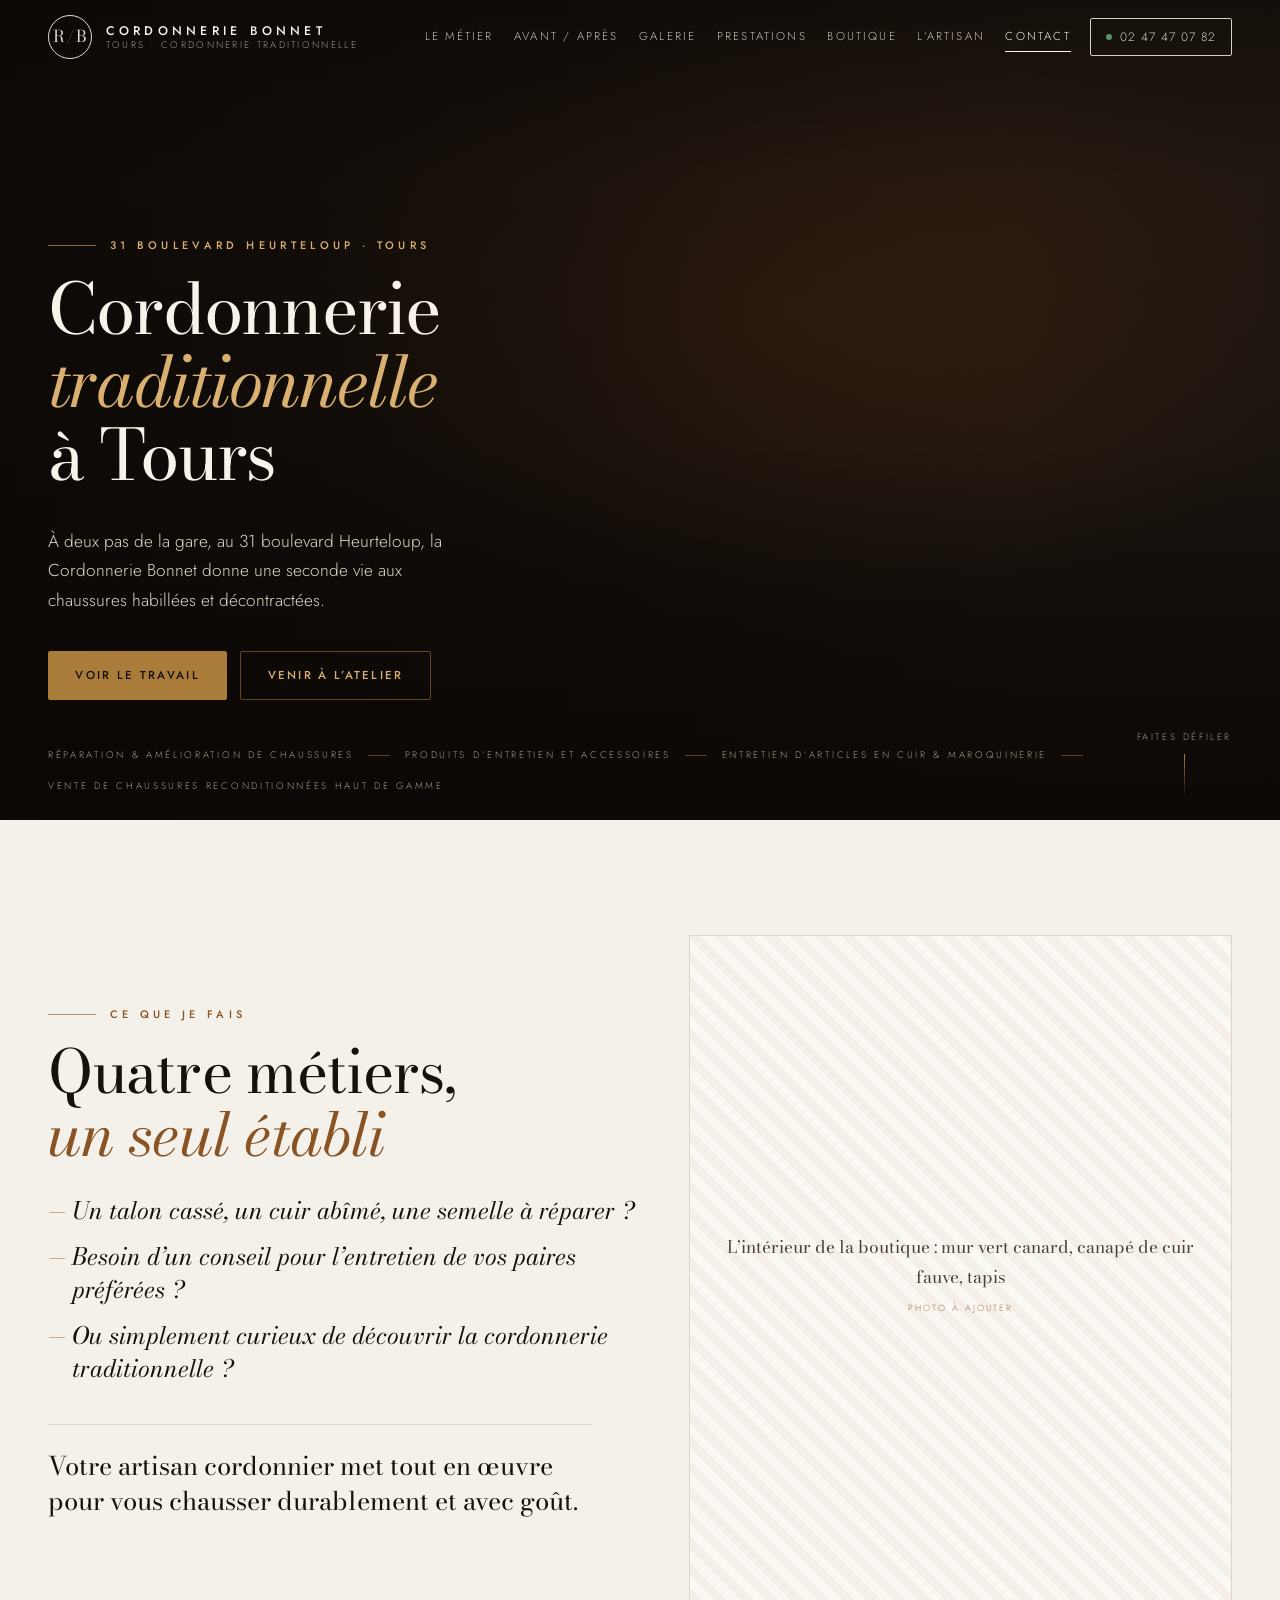
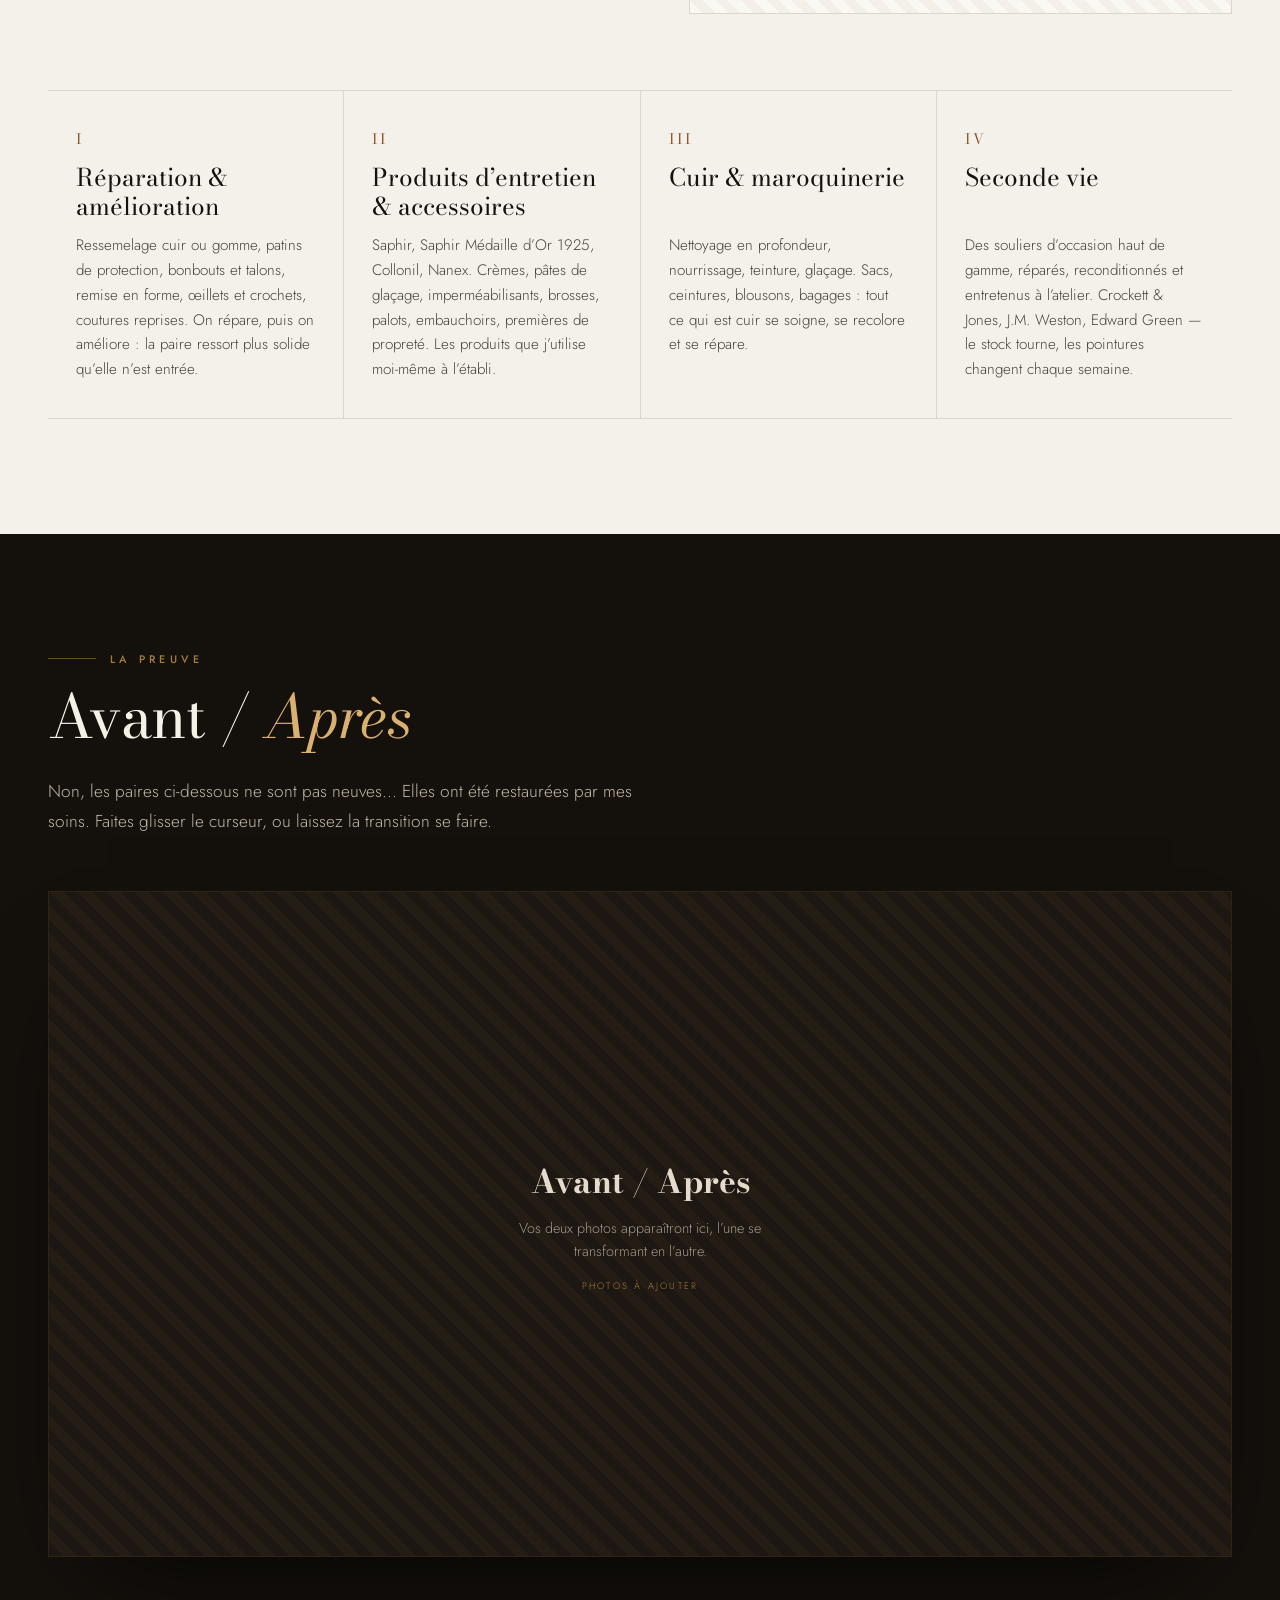
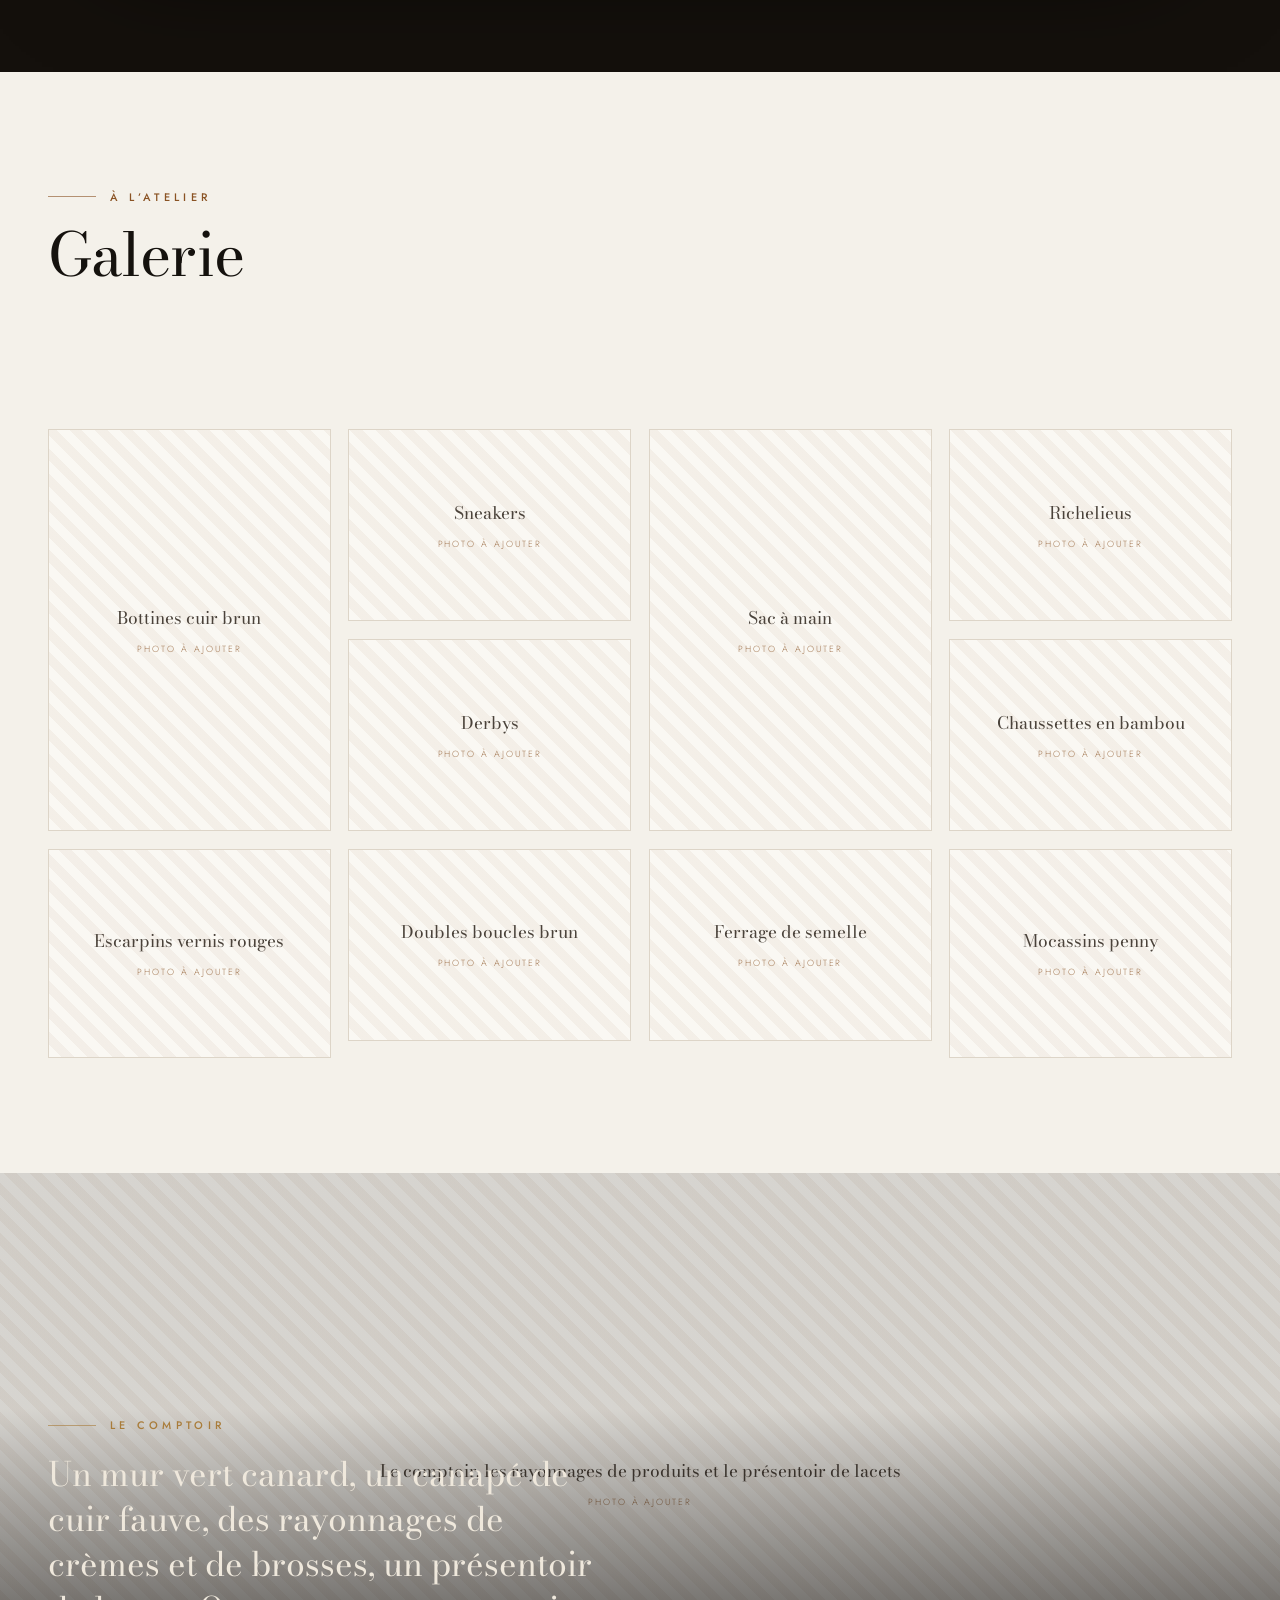
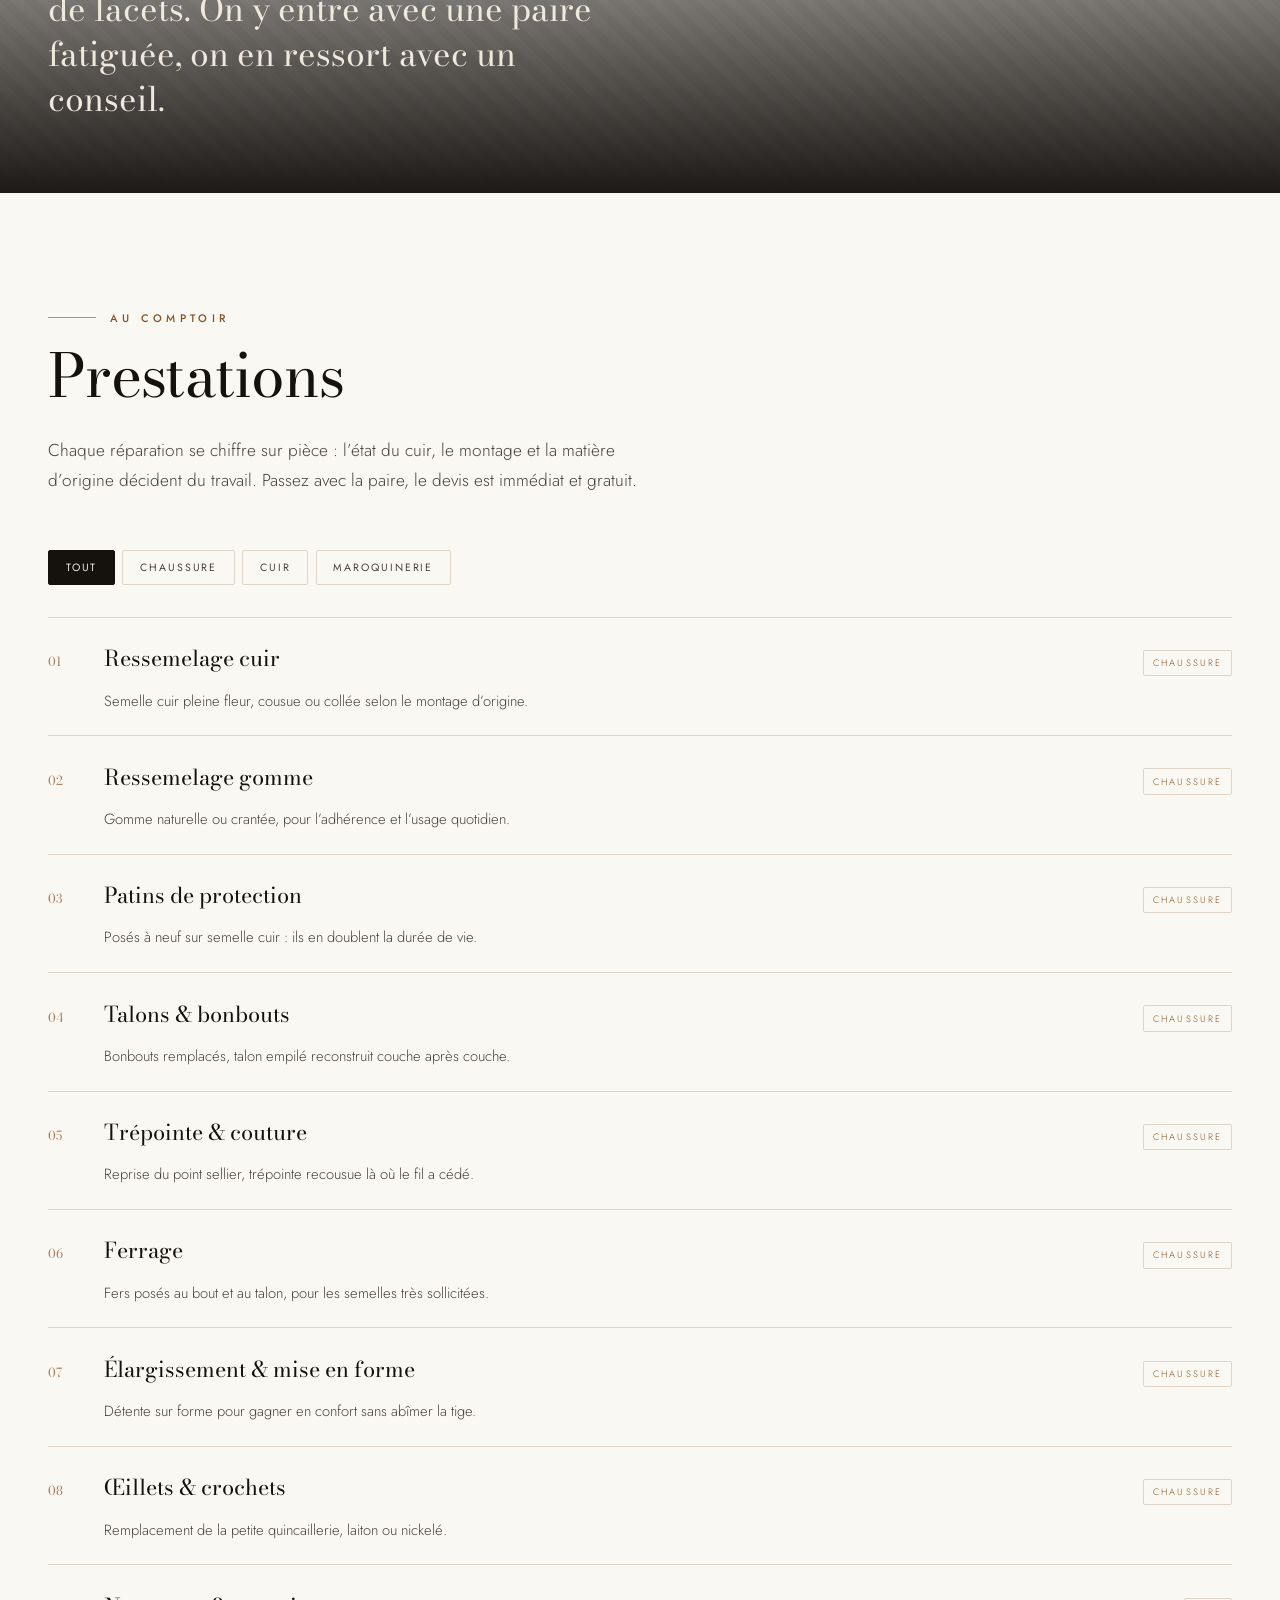
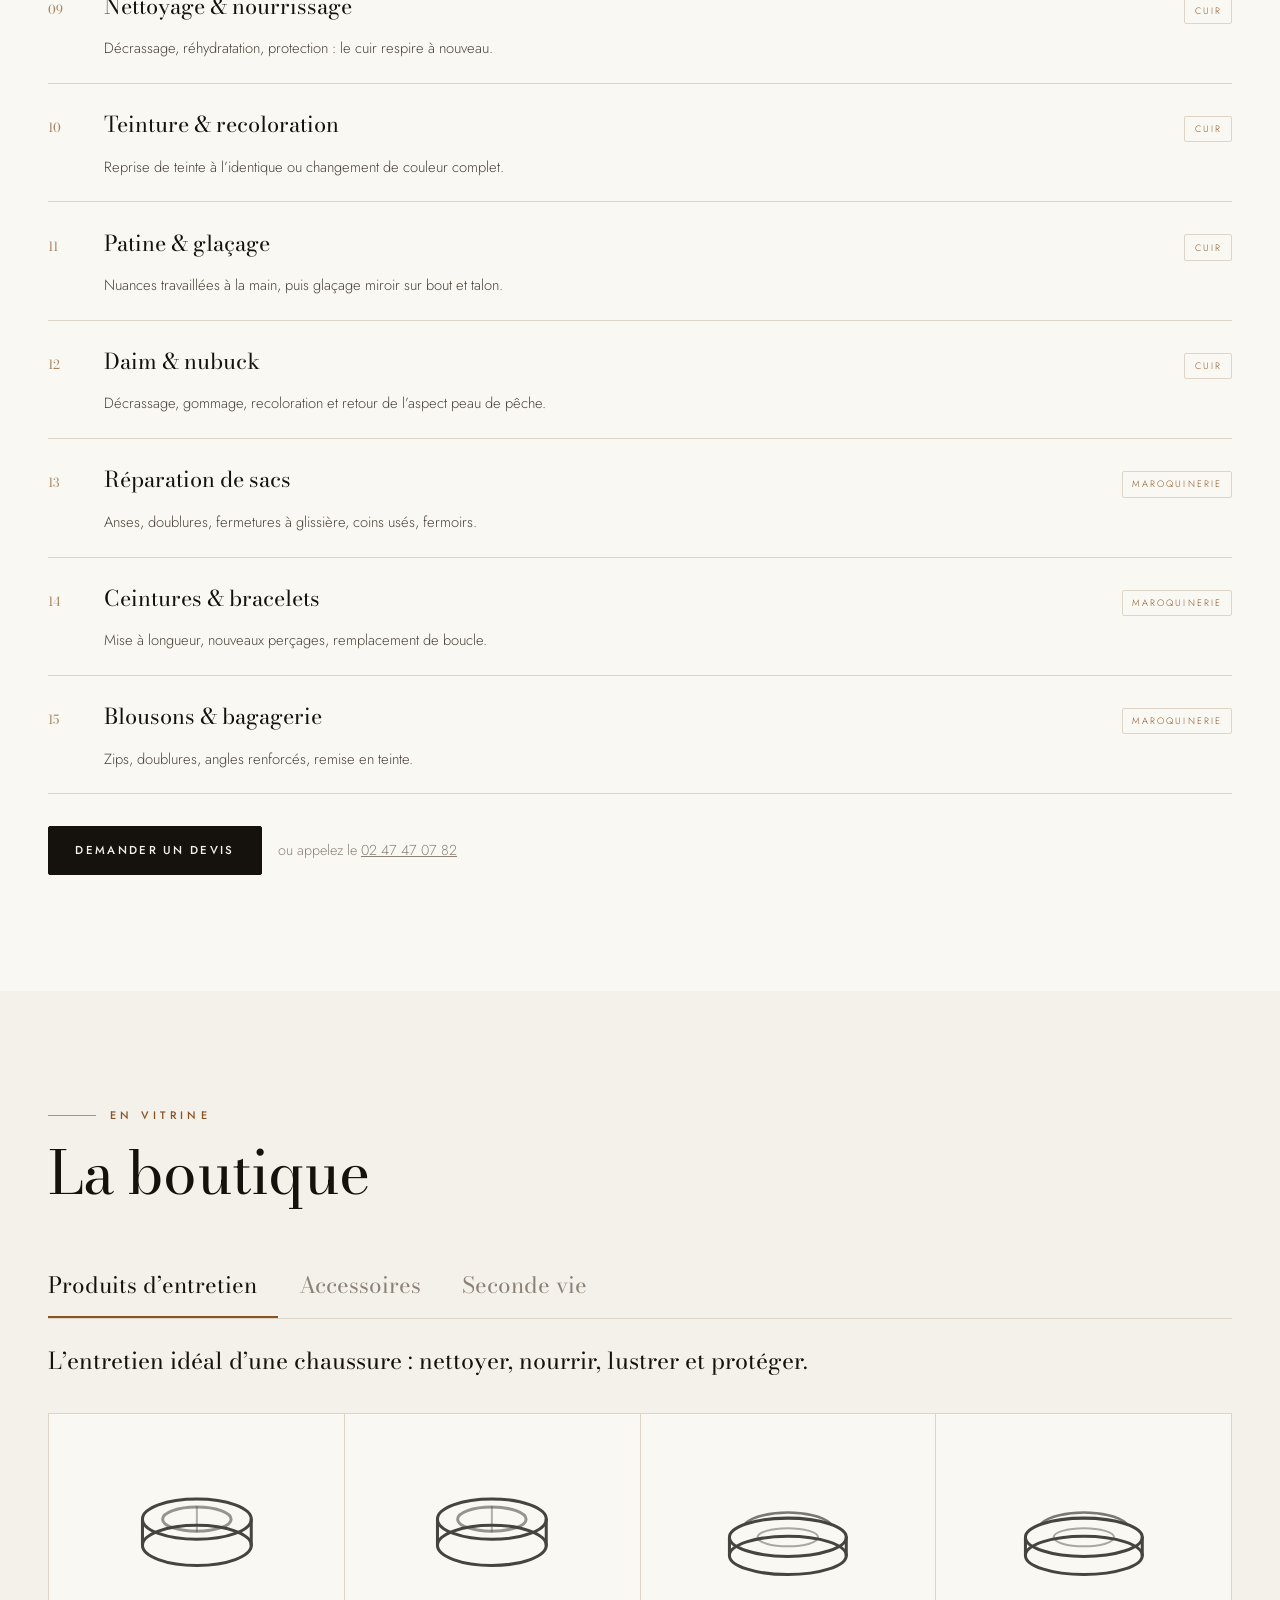
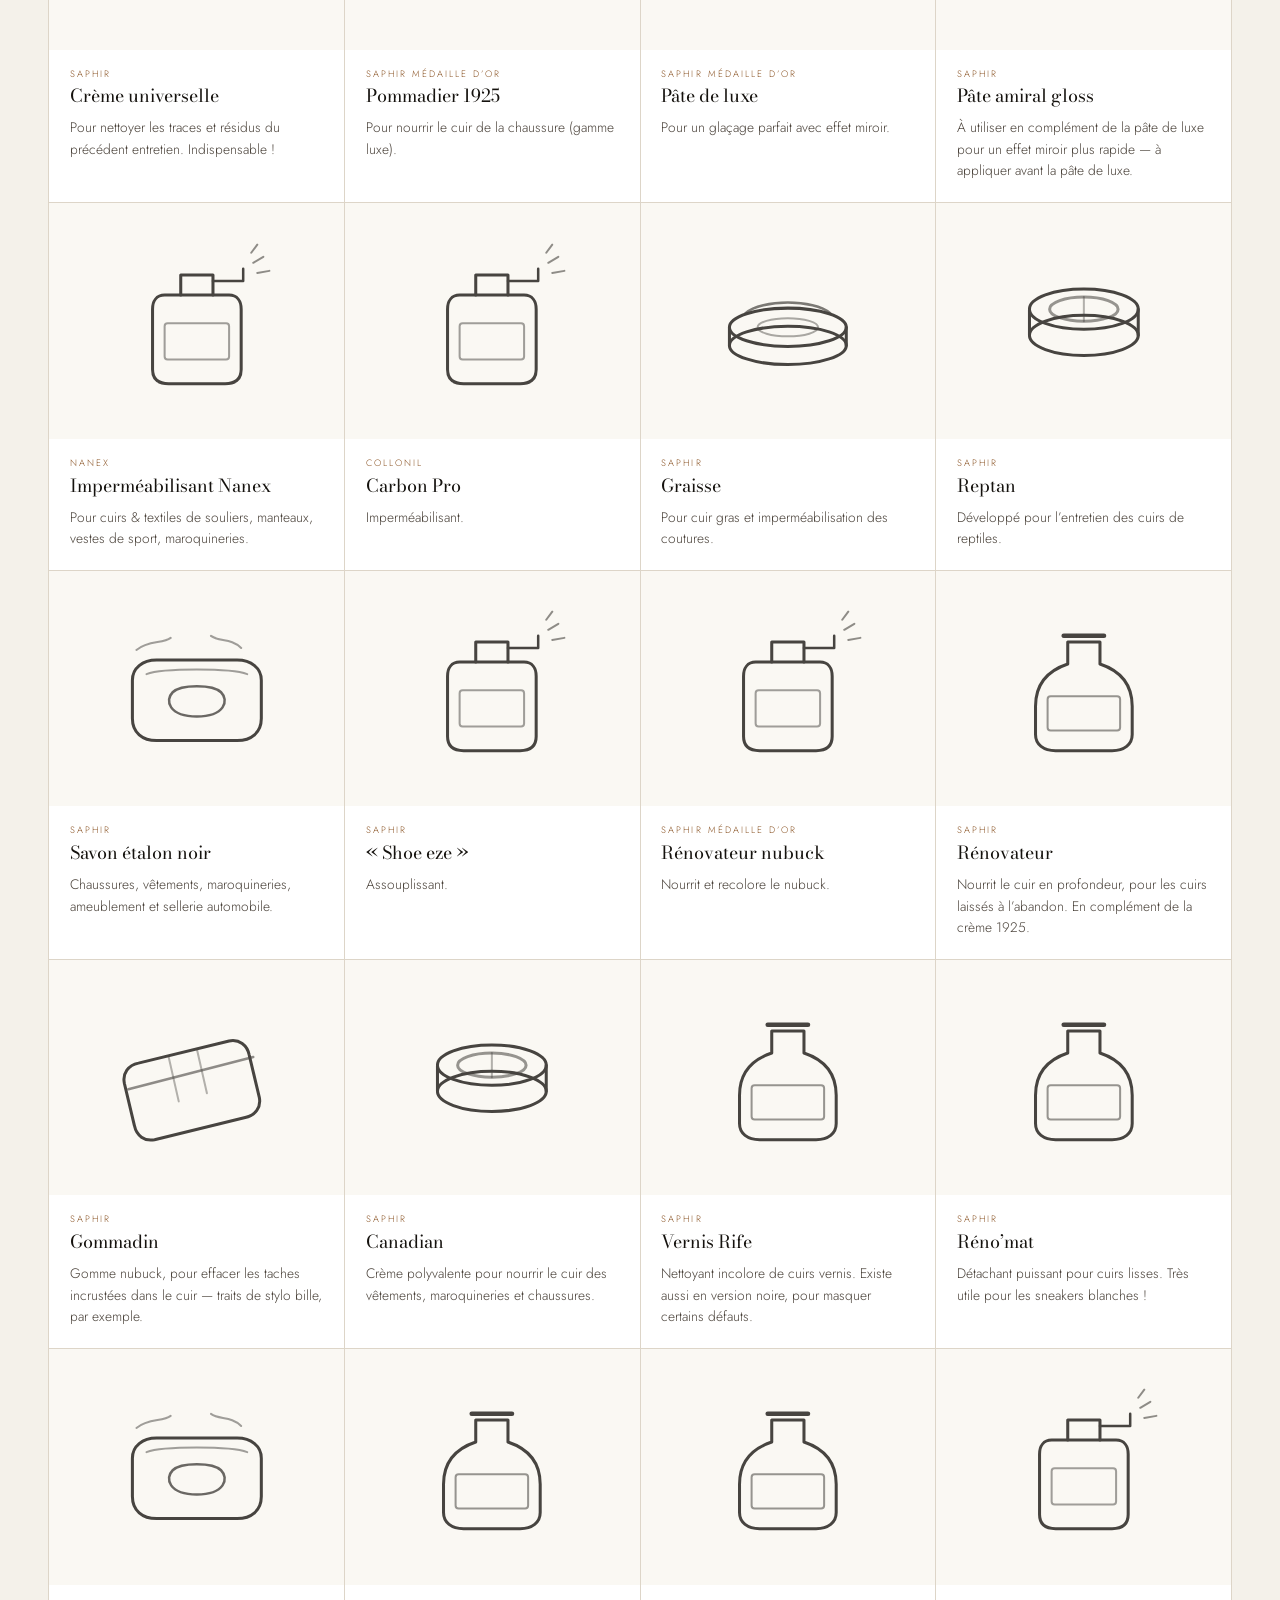
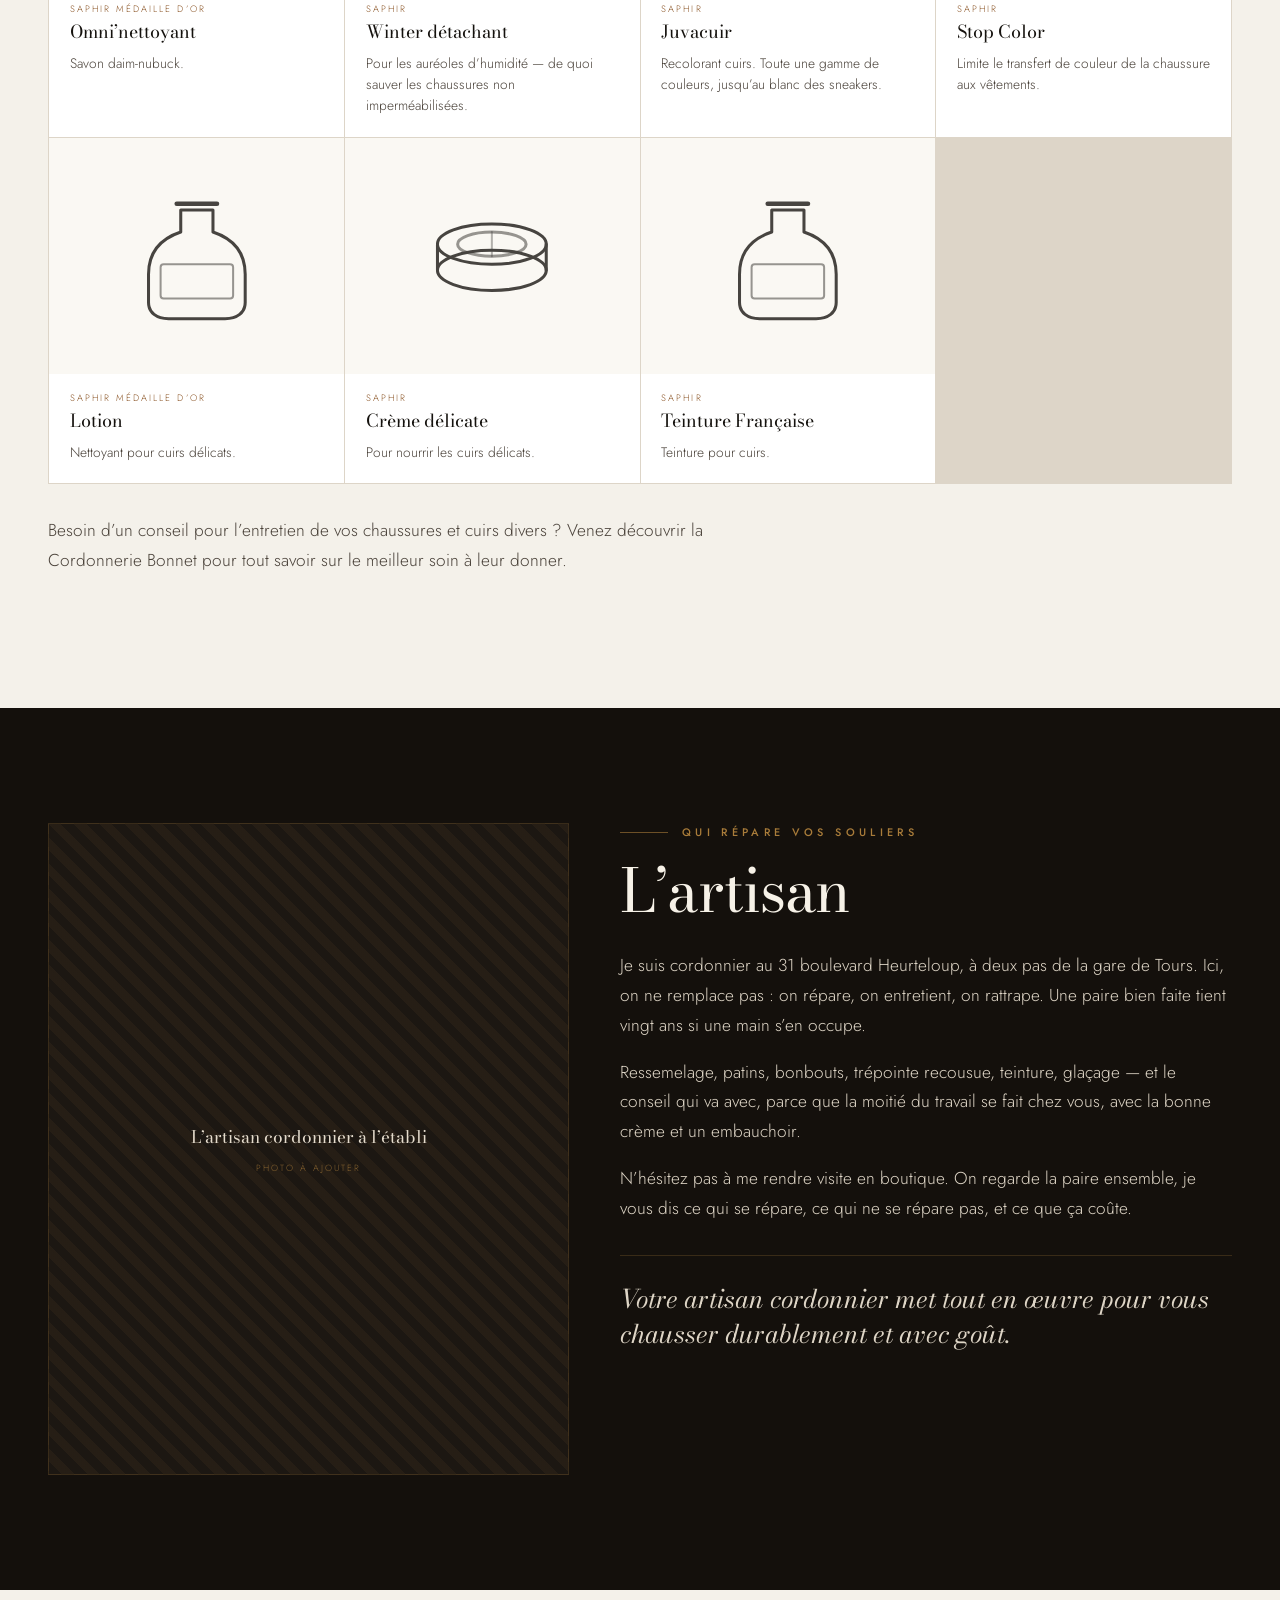
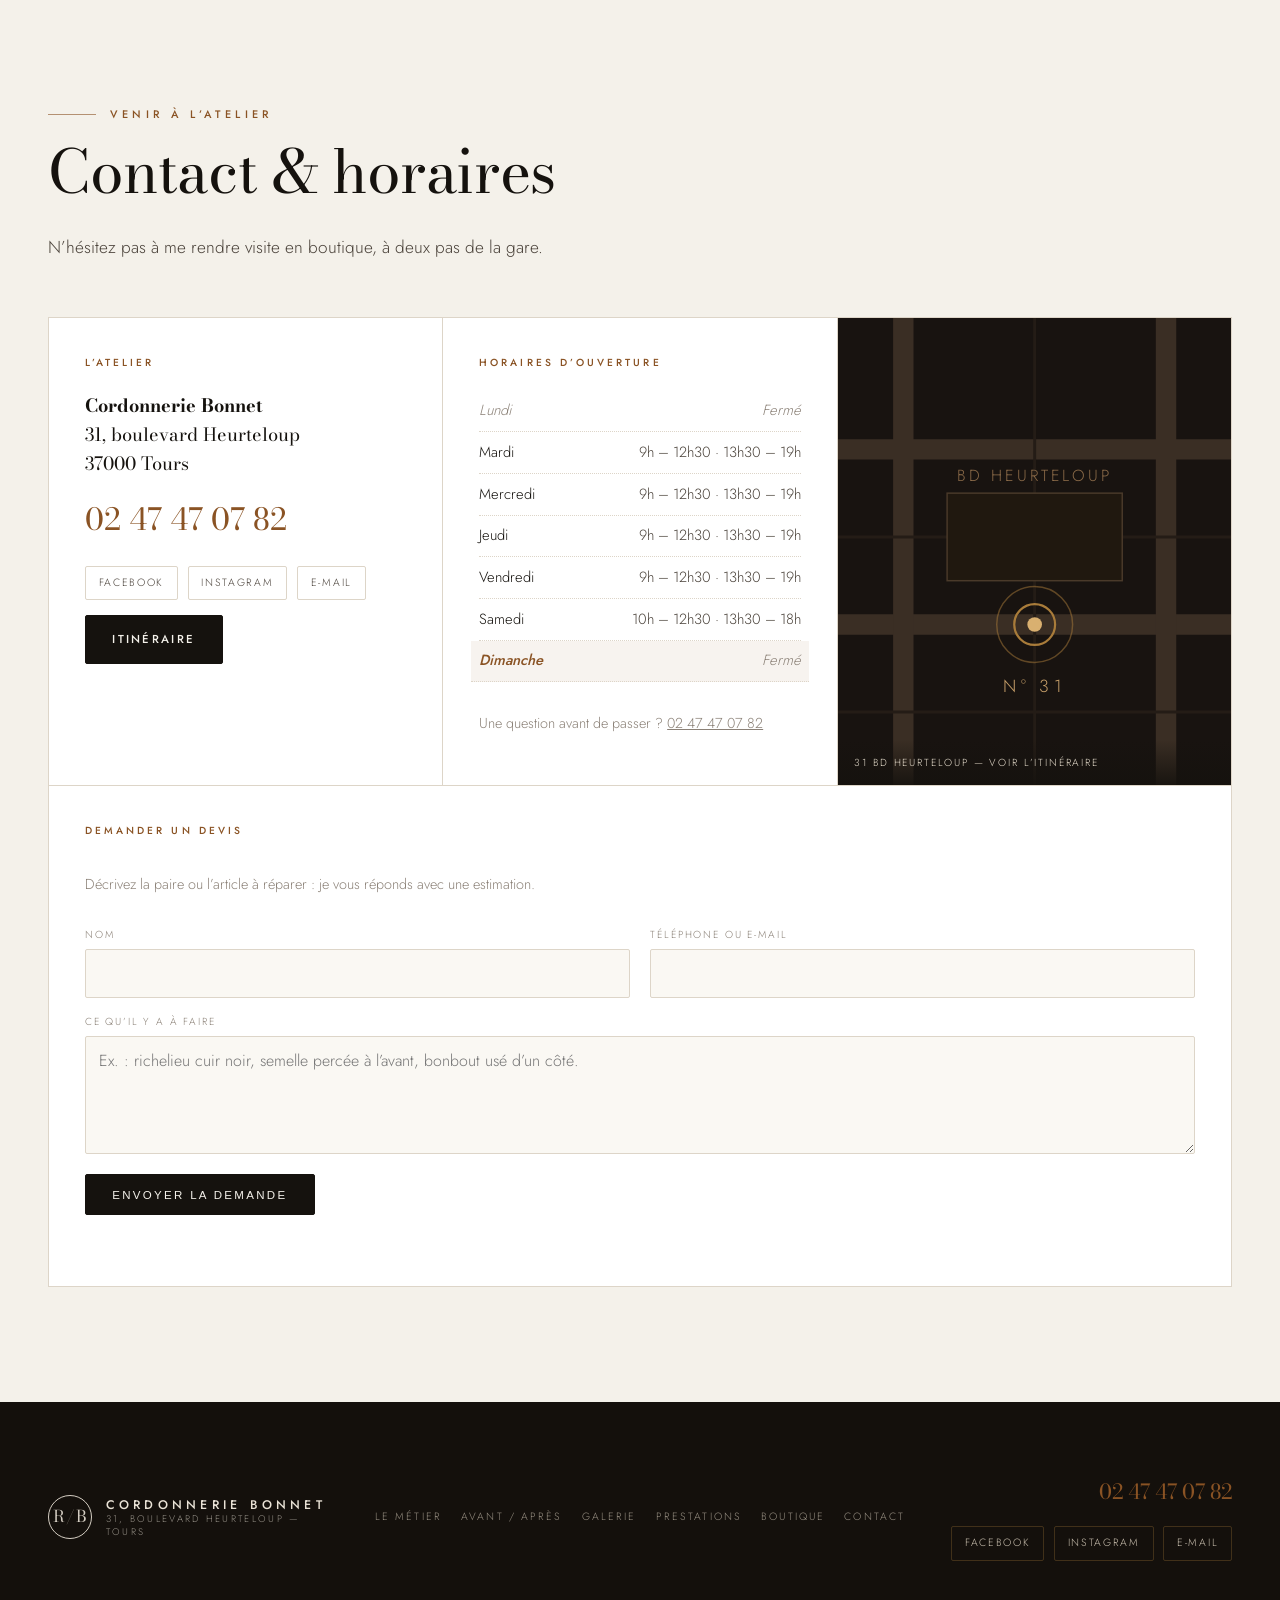
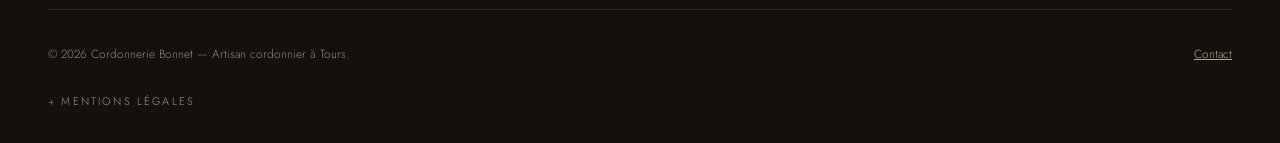
==== commit 1309e4a4: "Le site repose sur les photos, plus sur une image de synthèse Le soulier en 3D est supprimé, et thre" ====
--- a/index.html
+++ b/index.html
@@ -13,14 +13,13 @@
 <meta property="og:title" content="Cordonnerie Bonnet — Cordonnerie traditionnelle à Tours">
 <meta property="og:description" content="Une seconde vie pour les chaussures habillées et décontractées. Réparation, entretien du cuir, produits Saphir, souliers reconditionnés.">
 <meta property="og:url" content="https://www.cordonnerie-bonnet.fr/">
+<meta property="og:image" content="https://www.cordonnerie-bonnet.fr/assets/photos/devanture.jpg">
 <link rel="icon" href="assets/favicon.svg" type="image/svg+xml">
 <link rel="preload" href="assets/fonts/bodoni-moda-latin-400-normal.woff2" as="font" type="font/woff2" crossorigin>
 <link rel="preload" href="assets/fonts/jost-latin-300-normal.woff2" as="font" type="font/woff2" crossorigin>
 <link rel="stylesheet" href="css/fonts.css">
 <link rel="stylesheet" href="css/style.css">
 
-<!-- Fiche établissement pour les moteurs de recherche.
-     À garder en accord avec js/data.js si les horaires changent. -->
 <script type="application/ld+json">
 {
   "@context": "https://schema.org",
@@ -44,10 +43,8 @@
     "https://www.instagram.com/cordonnerie.bonnet"
   ],
   "openingHoursSpecification": [
-    { "@type": "OpeningHoursSpecification", "dayOfWeek": ["Tuesday","Wednesday","Thursday","Friday"],
-      "opens": "09:00", "closes": "12:30" },
-    { "@type": "OpeningHoursSpecification", "dayOfWeek": ["Tuesday","Wednesday","Thursday","Friday"],
-      "opens": "13:30", "closes": "19:00" },
+    { "@type": "OpeningHoursSpecification", "dayOfWeek": ["Tuesday","Wednesday","Thursday","Friday"], "opens": "09:00", "closes": "12:30" },
+    { "@type": "OpeningHoursSpecification", "dayOfWeek": ["Tuesday","Wednesday","Thursday","Friday"], "opens": "13:30", "closes": "19:00" },
     { "@type": "OpeningHoursSpecification", "dayOfWeek": "Saturday", "opens": "10:00", "closes": "12:30" },
     { "@type": "OpeningHoursSpecification", "dayOfWeek": "Saturday", "opens": "13:30", "closes": "18:00" }
   ]
@@ -56,23 +53,13 @@
 </head>
 <body>
 
-<div class="chargement" id="chargement" aria-hidden="true">
-  <div class="chargement__bloc">
-    <span class="mono marque__mono" style="color:#a97c3a">R<i>/</i>B</span>
-    <span class="marque__nom" style="color:#a2988a">Cordonnerie Bonnet</span>
-    <span class="chargement__barre"><i></i></span>
-  </div>
-</div>
-
 <a class="saut" href="#contenu">Aller au contenu</a>
 
-<!-- ===================== bandeau d'annonce ===================== -->
 <aside class="annonce" id="annonce" hidden>
   <b id="annonce-texte"></b>
   <button type="button" id="annonce-fermer" aria-label="Fermer l’annonce">&times;</button>
 </aside>
 
-<!-- ===================== en-tête ===================== -->
 <header class="entete" id="entete">
   <a class="marque" href="#haut" aria-label="Cordonnerie Bonnet, accueil">
     <span class="mono marque__mono">R<i>/</i>B</span>
@@ -84,9 +71,9 @@
 
   <nav class="entete__nav" id="menu" aria-label="Navigation principale">
     <a href="#metiers">Le métier</a>
-    <a href="#prestations">Prestations</a>
     <a href="#avantapres">Avant / Après</a>
     <a href="#galerie">Galerie</a>
+    <a href="#prestations">Prestations</a>
     <a href="#boutique">Boutique</a>
     <a href="#artisan">L’artisan</a>
     <a href="#contact">Contact</a>
@@ -101,76 +88,117 @@
 
 <main id="contenu">
 
-<!-- ============ scène 3D : couvre l'accueil et le savoir-faire ============ -->
-<div class="scene" id="scene">
-  <canvas class="scene__canvas" id="canvas3d" aria-hidden="true"></canvas>
-
-  <div class="annotations" id="annotations" aria-hidden="true">
-    <div class="anno" data-anno="tige"><b>La tige</b><span>Le cuir du dessus. Nettoyée, nourrie, teinte, puis glacée.</span></div>
-    <div class="anno" data-anno="trepointe"><b>La trépointe</b><span>Le liseré cousu qui tient la tige à la semelle.</span></div>
-    <div class="anno" data-anno="semelle"><b>La semelle</b><span>Cuir pleine fleur, taillée à la forme puis cousue.</span></div>
-    <div class="anno" data-anno="talon"><b>Le talon</b><span>Empilé couche par couche, bonbout neuf en surface.</span></div>
-  </div>
-
-  <!-- ------------------------- accueil ------------------------- -->
-  <section class="hero" id="haut">
-    <div class="hero__inner">
-      <p class="surtitre" data-rev>31 boulevard Heurteloup · Tours</p>
-      <h1 class="hero__titre" data-rev>Cordonnerie <em>traditionnelle</em>
-        <span class="nowrap">à Tours</span></h1>
-      <p class="hero__texte" data-rev>
-        À deux pas de la gare, au 31 boulevard Heurteloup, la Cordonnerie Bonnet
-        donne une seconde vie aux chaussures habillées et décontractées.
+<!-- ============================ accueil ============================ -->
+<section class="hero" id="haut">
+  <div class="hero__fond" id="hero-fond"></div>
+  <div class="hero__voile" aria-hidden="true"></div>
+
+  <div class="hero__inner">
+    <p class="surtitre" data-rev>31 boulevard Heurteloup · Tours</p>
+    <h1 class="hero__titre" data-rev="80">Cordonnerie <em>traditionnelle</em>
+      <span class="nowrap">à Tours</span></h1>
+    <p class="hero__texte" data-rev="160">
+      À deux pas de la gare, au 31 boulevard Heurteloup, la Cordonnerie Bonnet
+      donne une seconde vie aux chaussures habillées et décontractées.
+    </p>
+    <div class="hero__actions" data-rev="240">
+      <a class="bouton bouton--plein" href="#avantapres">Voir le travail</a>
+      <a class="bouton" href="#contact">Venir à l’atelier</a>
+    </div>
+  </div>
+
+  <div class="hero__services" id="hero-services" aria-hidden="true"></div>
+  <div class="defiler" aria-hidden="true"><span>Faites défiler</span><i></i></div>
+</section>
+
+<!-- ========================= les quatre métiers ========================= -->
+<section class="section clair" id="metiers">
+  <div class="cadre">
+    <div class="metiers__haut">
+      <div class="metiers__mots">
+        <p class="surtitre" data-rev>Ce que je fais</p>
+        <h2 class="titre" data-rev>Quatre métiers, <em>un seul établi</em></h2>
+        <ul class="questions" id="questions"></ul>
+        <p class="accroche" data-rev>
+          Votre artisan cordonnier met tout en œuvre pour vous chausser
+          durablement et avec goût.
+        </p>
+      </div>
+      <div class="metiers__photo" data-rev id="photo-atelier-1"></div>
+    </div>
+
+    <ol class="piliers" id="piliers"></ol>
+  </div>
+</section>
+
+<!-- =========================== avant / après =========================== -->
+<section class="section sombre avant-apres" id="avantapres">
+  <div class="cadre">
+    <header class="section-tete">
+      <p class="surtitre" data-rev>La preuve</p>
+      <h2 class="titre" data-rev>Avant / <em>Après</em></h2>
+      <p class="section-tete__chapo" id="ap-chapo" data-rev></p>
+    </header>
+  </div>
+
+  <div class="fondu" id="fondu">
+    <div class="fondu__scene" id="fondu-scene">
+      <canvas id="fondu-canvas" aria-hidden="true"></canvas>
+      <div class="fondu__images" id="fondu-images" aria-hidden="true"></div>
+      <div class="fondu__attente" id="fondu-attente">
+        <b>Avant / Après</b>
+        <span>Vos deux photos apparaîtront ici, l’une se transformant en l’autre.</span>
+        <em>Photos à ajouter</em>
+      </div>
+      <span class="fondu__etiq fondu__etiq--g">Avant</span>
+      <span class="fondu__etiq fondu__etiq--d">Après</span>
+    </div>
+
+    <div class="fondu__barre">
+      <div class="fondu__legende">
+        <b id="fondu-titre"></b>
+        <span id="fondu-geste"></span>
+      </div>
+      <label class="fondu__curseur">
+        <span class="visuellement-cache">Avancer la restauration</span>
+        <input type="range" id="fondu-range" min="0" max="1000" value="0">
+      </label>
+      <button class="fondu__rejouer" id="fondu-rejouer" type="button">Rejouer</button>
+    </div>
+
+    <ul class="fondu__cas" id="fondu-cas" role="tablist" aria-label="Choisir un exemple"></ul>
+  </div>
+</section>
+
+<!-- ============================= galerie ============================= -->
+<section class="section clair" id="galerie">
+  <div class="cadre">
+    <header class="section-tete">
+      <p class="surtitre" data-rev>À l’atelier</p>
+      <h2 class="titre" data-rev>Galerie</h2>
+      <p class="section-tete__chapo" data-rev>
+        Des paires passées entre mes mains : ressemelages, ferrages, patines,
+        maroquinerie. Cliquez pour agrandir.
       </p>
-      <div class="hero__actions" data-rev>
-        <a class="bouton bouton--plein" href="#contact">Venir à l’atelier</a>
-        <a class="bouton" href="#prestations">Voir les prestations</a>
-      </div>
-    </div>
-
-    <div class="hero__services" id="hero-services" aria-hidden="true"></div>
-
-    <div class="defiler" aria-hidden="true"><span>Faites défiler</span><i></i></div>
-  </section>
-
-  <!-- ---------------------- savoir-faire ---------------------- -->
-  <section class="savoir" id="savoirfaire">
-    <div class="savoir__texte">
-      <p class="surtitre" data-rev>Le geste</p>
-      <h2 class="titre" data-rev>Un soulier, <em>pièce par pièce</em></h2>
-      <p data-rev>
-        On ne répare pas une chaussure, on la démonte. La semelle se sépare de la
-        tige, le talon se dépile couche après couche, le cuir se décrasse avant
-        d’être nourri. Chaque pièce a son traitement, son cuir, son fil.
-      </p>
-      <p data-rev>
-        C’est en remontant l’ensemble que la paire retrouve son aplomb — et,
-        souvent, une tenue qu’elle n’avait plus depuis longtemps.
-      </p>
-      <p class="savoir__note" data-rev>Le soulier se démonte au fil du défilement.</p>
-    </div>
-  </section>
-</div>
-
-<!-- ------------------------ les quatre métiers ------------------------ -->
-<section class="section clair" id="metiers">
-  <div class="cadre">
-    <header class="section-tete">
-      <p class="surtitre" data-rev>Ce que je fais</p>
-      <h2 class="titre" data-rev>Quatre métiers, <em>un seul établi</em></h2>
-    </header>
-
-    <ol class="piliers" id="piliers"></ol>
-
-    <ul class="questions" id="questions"></ul>
-    <p class="accroche" data-rev>
-      Votre artisan cordonnier met tout en œuvre pour vous chausser durablement
-      et avec goût.
+    </header>
+    <ul class="galerie" id="galerie-grille"></ul>
+  </div>
+</section>
+
+<!-- ============================ l'atelier ============================ -->
+<section class="bandeau" id="bandeau-atelier" aria-label="L’atelier">
+  <div class="bandeau__photo" id="photo-atelier-2"></div>
+  <div class="bandeau__mots">
+    <p class="surtitre" data-rev>Le comptoir</p>
+    <p class="bandeau__texte" data-rev>
+      Un mur vert canard, un canapé de cuir fauve, des rayonnages de crèmes et
+      de brosses, un présentoir de lacets. On y entre avec une paire fatiguée,
+      on en ressort avec un conseil.
     </p>
   </div>
 </section>
 
-<!-- ------------------------ prestations ------------------------ -->
+<!-- =========================== prestations =========================== -->
 <section class="section clair clair--blanc" id="prestations">
   <div class="cadre">
     <header class="section-tete">
@@ -182,10 +210,8 @@
         immédiat et gratuit.
       </p>
     </header>
-
     <div class="filtres" id="filtres" role="tablist" aria-label="Filtrer les prestations"></div>
     <ul class="liste-prestations" id="liste-prestations"></ul>
-
     <div class="devis" data-rev>
       <a class="bouton bouton--plein" href="#form">Demander un devis</a>
       <span class="mineur">ou appelez le <a href="tel:+33247470782">02 47 47 07 82</a></span>
@@ -193,74 +219,25 @@
   </div>
 </section>
 
-<!-- ------------------------ avant / après ------------------------ -->
-<section class="section sombre" id="avantapres">
-  <div class="cadre">
-    <header class="section-tete">
-      <p class="surtitre" data-rev>La preuve</p>
-      <h2 class="titre" data-rev>Avant / <em>Après</em></h2>
-      <p class="section-tete__chapo" id="ap-chapo" data-rev></p>
-    </header>
-
-    <div class="exemple" id="exemple" data-rev></div>
-
-    <div class="compare">
-      <div class="compare__zone" id="compare-zone">
-        <canvas id="canvas-compare"></canvas>
-        <span class="compare__etiq compare__etiq--g">Avant</span>
-        <span class="compare__etiq compare__etiq--d">Après</span>
-        <div class="compare__poignee" id="compare-poignee" tabindex="0" role="slider"
-             aria-label="Comparer avant et après" aria-valuemin="0" aria-valuemax="100" aria-valuenow="50">
-          <i></i>
-        </div>
-      </div>
-      <p class="compare__legende">
-        Le même soulier, la même lumière, la même pose : semelle percée, talon
-        affaissé et cuir desséché à gauche ; semelle cuir neuve, talon reconstruit,
-        teinte reprise et glaçage à droite.
-      </p>
-    </div>
-
-    <ul class="paires" id="paires"></ul>
-  </div>
-</section>
-
-<!-- --------------------------- galerie --------------------------- -->
-<section class="section clair" id="galerie">
-  <div class="cadre">
-    <header class="section-tete">
-      <p class="surtitre" data-rev>À l’atelier</p>
-      <h2 class="titre" data-rev>Galerie</h2>
-      <p class="section-tete__chapo" data-rev>
-        Des paires passées entre mes mains : ressemelages, ferrages, patines,
-        maroquinerie. Les photos parlent mieux que les mots.
-      </p>
-    </header>
-    <ul class="galerie" id="galerie-grille"></ul>
-  </div>
-</section>
-
-<!-- --------------------------- boutique --------------------------- -->
-<section class="section clair clair--blanc" id="boutique">
+<!-- ============================= boutique ============================= -->
+<section class="section clair" id="boutique">
   <div class="cadre">
     <header class="section-tete">
       <p class="surtitre" data-rev>En vitrine</p>
       <h2 class="titre" data-rev>La boutique</h2>
     </header>
-
     <div class="onglets" id="onglets" role="tablist" aria-label="Rayons de la boutique"></div>
-
     <p class="boutique__chapo" id="boutique-chapo"></p>
     <ul class="rayon" id="rayon"></ul>
     <p class="boutique__pied" id="boutique-pied"></p>
   </div>
 </section>
 
-<!-- --------------------------- l'artisan --------------------------- -->
+<!-- ============================= l'artisan ============================= -->
 <section class="section sombre" id="artisan">
   <div class="cadre">
     <div class="artisan__grille">
-      <div class="artisan__portrait" data-rev id="artisan-portrait"></div>
+      <div class="artisan__portrait" data-rev id="photo-artisan"></div>
       <div class="artisan__texte">
         <p class="surtitre" data-rev>Qui répare vos souliers</p>
         <h2 class="titre" data-rev>L’artisan</h2>
@@ -271,7 +248,7 @@
   </div>
 </section>
 
-<!-- ---------------------------- contact ---------------------------- -->
+<!-- ============================== contact ============================== -->
 <section class="section clair" id="contact">
   <div class="cadre">
     <header class="section-tete">
@@ -328,15 +305,9 @@
 
       <form class="carte carte--form" id="form" data-rev novalidate>
         <h3>Demander un devis</h3>
-        <p class="mineur">
-          Décrivez la paire ou l’article à réparer : je vous réponds avec une estimation.
-        </p>
-        <label>Nom
-          <input type="text" name="nom" autocomplete="name" required>
-        </label>
-        <label>Téléphone ou e-mail
-          <input type="text" name="contact" autocomplete="email" required>
-        </label>
+        <p class="mineur">Décrivez la paire ou l’article à réparer : je vous réponds avec une estimation.</p>
+        <label>Nom <input type="text" name="nom" autocomplete="name" required></label>
+        <label>Téléphone ou e-mail <input type="text" name="contact" autocomplete="email" required></label>
         <label>Ce qu’il y a à faire
           <textarea name="message" rows="4" required
             placeholder="Ex. : richelieu cuir noir, semelle percée à l’avant, bonbout usé d’un côté."></textarea>
@@ -350,7 +321,6 @@
 
 </main>
 
-<!-- ----------------------------- pied ----------------------------- -->
 <footer class="pied">
   <div class="cadre">
     <div class="pied__haut">
@@ -361,16 +331,14 @@
           <span class="marque__sous">31, boulevard Heurteloup — Tours</span>
         </span>
       </a>
-
       <nav aria-label="Pied de page">
         <a href="#metiers">Le métier</a>
-        <a href="#prestations">Prestations</a>
         <a href="#avantapres">Avant / Après</a>
         <a href="#galerie">Galerie</a>
+        <a href="#prestations">Prestations</a>
         <a href="#boutique">Boutique</a>
         <a href="#contact">Contact</a>
       </nav>
-
       <div class="pied__droite" id="pied-droite"></div>
     </div>
 
@@ -393,7 +361,7 @@
           n’utilise aucun outil de mesure d’audience. Les polices de caractères et les
           scripts sont hébergés sur le site : aucune donnée n’est transmise à un service
           tiers lors de votre visite. Le formulaire de devis ouvre votre messagerie et
-          n’enregistre rien sur le site.</p>
+          n’enregistre rien.</p>
         <p><strong>Propriété intellectuelle</strong> — Les photographies et les textes
           sont la propriété de la Cordonnerie Bonnet. Les marques citées (Saphir,
           Collonil, Nanex, ainsi que les marques des souliers proposés en seconde vie)
@@ -404,9 +372,18 @@
   </div>
 </footer>
 
-<script type="importmap">
-{ "imports": { "three": "./vendor/three.module.min.js" } }
-</script>
+<!-- ============================ plein écran ============================ -->
+<div class="plein" id="plein" hidden>
+  <button class="plein__fermer" type="button" aria-label="Fermer">&times;</button>
+  <button class="plein__prec" type="button" aria-label="Photo précédente">&#8249;</button>
+  <img alt="">
+  <button class="plein__suiv" type="button" aria-label="Photo suivante">&#8250;</button>
+  <div class="plein__pied">
+    <span class="plein__legende"></span>
+    <span class="plein__compteur"></span>
+  </div>
+</div>
+
 <script type="module" src="js/main.js"></script>
 </body>
 </html>
--- a/css/style.css
+++ b/css/style.css
@@ -1,31 +1,16 @@
 /* =========================================================================
    Cordonnerie Bonnet — habillage
-   Noir · blanc · cuir, comme la boutique. Les moments en volume passent
-   sur fond sombre, le contenu et les photos respirent sur fond clair.
+   Noir · blanc · cuir. Les photographies mènent la page ; le texte les
+   accompagne. Les mouvements servent les images, jamais l'inverse.
    ========================================================================= */
 
 :root{
-  /* clair */
-  --papier:#f4f1ea;
-  --papier-2:#faf8f3;
-  --blanc:#ffffff;
-  --encre:#15120e;
-  --encre-2:#4a423a;
-  --gris:#8b8177;
-  --filet:#ddd5c8;
-
-  /* sombre */
-  --nuit:#14100c;
-  --nuit-2:#1c1712;
-  --nuit-3:#241d16;
-
-  /* cuir & accents */
-  --cuir:#8a5324;
-  --cuir-clair:#b9834a;
-  --or:#a97c3a;
-  --or-clair:#d9b070;
+  --papier:#f4f1ea; --papier-2:#faf8f3; --blanc:#fff;
+  --encre:#15120e;  --encre-2:#4a423a;  --gris:#8b8177; --filet:#ddd5c8;
+  --nuit:#14100c;   --nuit-2:#1c1712;   --nuit-3:#241d16;
+  --cuir:#8a5324;   --cuir-clair:#b9834a;
+  --or:#a97c3a;     --or-clair:#d9b070;
   --rouge:#c0352b;
-  --canard:#1d4a45;
 
   --serif:'Bodoni Moda',Georgia,'Times New Roman',serif;
   --sans:'Jost',-apple-system,'Segoe UI',Helvetica,Arial,sans-serif;
@@ -37,310 +22,317 @@
 }
 
 *,*::before,*::after{box-sizing:border-box}
-
 html{scroll-behavior:smooth;-webkit-text-size-adjust:100%;overflow-x:clip;
      scroll-padding-top:calc(var(--entete-h) + 1rem)}
 @media (prefers-reduced-motion:reduce){html{scroll-behavior:auto}}
 
 body{
-  margin:0;
-  background:var(--papier);
-  color:var(--encre);
-  font-family:var(--sans);
-  font-weight:300;
-  font-size:clamp(1rem,.5vw + .89rem,1.08rem);
-  line-height:1.72;
-  overflow-x:clip;
-  -webkit-font-smoothing:antialiased;
-}
-
+  margin:0;background:var(--papier);color:var(--encre);
+  font-family:var(--sans);font-weight:300;
+  font-size:clamp(1rem,.5vw + .89rem,1.08rem);line-height:1.72;
+  overflow-x:clip;-webkit-font-smoothing:antialiased;
+}
 img,svg,canvas{display:block;max-width:100%}
 a{color:inherit}
 ::selection{background:var(--cuir);color:#fff}
+.visuellement-cache{position:absolute;width:1px;height:1px;overflow:hidden;clip-path:inset(50%)}
 
 /* ---------------- typographie ---------------- */
-.titre{
-  font-family:var(--serif);font-weight:400;
+.titre{font-family:var(--serif);font-weight:400;
   font-size:clamp(2rem,4.9vw,3.75rem);line-height:1.04;letter-spacing:-.015em;
-  margin:.08em 0 .5em;
-}
+  margin:.08em 0 .5em;text-wrap:balance}
 .titre em{font-style:italic;color:var(--cuir)}
-
-.surtitre{
-  font-size:.68rem;font-weight:500;letter-spacing:.4em;text-transform:uppercase;
-  color:var(--cuir);margin:0 0 1.05rem;display:flex;align-items:center;gap:.85rem;
-}
+.surtitre{font-size:.68rem;font-weight:500;letter-spacing:.4em;text-transform:uppercase;
+  color:var(--cuir);margin:0 0 1.05rem;display:flex;align-items:center;gap:.85rem}
 .surtitre::before{content:"";width:clamp(20px,4vw,48px);height:1px;background:currentColor;opacity:.6}
-
-.chapo{font-size:clamp(1.05rem,1.3vw,1.26rem);line-height:1.62}
 .mineur{color:var(--gris);font-size:.9rem;line-height:1.6}
 .cadre{width:min(100% - var(--lisiere)*2,var(--cadre));margin-inline:auto}
 
-/* ---------------- sections claires / sombres ---------------- */
 .clair{background:var(--papier);color:var(--encre)}
 .clair--blanc{background:var(--papier-2)}
 .sombre{background:var(--nuit);color:#e9e2d6}
-/* la scène 3D reste transparente mais suit les mêmes couleurs de texte */
-.sombre .titre,.scene .titre{color:#f6f1e7}
-.sombre .titre em,.scene .titre em{color:var(--or-clair)}
-.sombre .surtitre,.scene .surtitre{color:var(--or)}
-.sombre .mineur,.scene .mineur{color:#a2988a}
+.sombre .titre{color:#f6f1e7}
+.sombre .titre em{color:var(--or-clair)}
+.sombre .surtitre{color:var(--or)}
+.sombre .mineur{color:#a2988a}
 
 /* ---------------- boutons ---------------- */
-.bouton{
-  display:inline-flex;align-items:center;gap:.55rem;
+.bouton{display:inline-flex;align-items:center;gap:.55rem;
   padding:.85rem 1.65rem;border:1px solid currentColor;border-radius:2px;
   font-size:.72rem;font-weight:500;letter-spacing:.2em;text-transform:uppercase;
   text-decoration:none;background:transparent;cursor:pointer;color:var(--encre);
-  transition:background .3s,color .3s,transform .3s,border-color .3s;
-}
+  transition:background .3s,color .3s,transform .3s,border-color .3s}
 .bouton:hover{background:var(--encre);color:var(--papier);transform:translateY(-2px)}
 .bouton--plein{background:var(--encre);color:var(--papier);border-color:var(--encre)}
 .bouton--plein:hover{background:var(--cuir);border-color:var(--cuir);color:#fff}
-.sombre .bouton,.scene .bouton{color:var(--or-clair);border-color:color-mix(in srgb,var(--or) 55%,transparent)}
-.sombre .bouton:hover,.scene .bouton:hover{background:var(--or);color:var(--nuit);border-color:var(--or)}
-.sombre .bouton--plein,.scene .bouton--plein{background:var(--or);color:var(--nuit);border-color:var(--or)}
-.sombre .bouton--plein:hover,.scene .bouton--plein:hover{background:var(--or-clair);border-color:var(--or-clair)}
-
-/* ---------------- chargement ---------------- */
-.chargement{
-  position:fixed;inset:0;z-index:200;display:grid;place-items:center;
-  background:var(--nuit);transition:opacity .7s .15s,visibility .7s .15s;
-}
-.chargement.est-fini{opacity:0;visibility:hidden}
-.chargement__bloc{display:grid;justify-items:center;gap:1.2rem}
-.chargement__barre{display:block;width:150px;height:1px;background:rgba(169,124,58,.25);overflow:hidden}
-.chargement__barre i{display:block;height:100%;width:34%;background:var(--or);animation:va 1.2s ease-in-out infinite}
-@keyframes va{0%{transform:translateX(-100%)}100%{transform:translateX(400%)}}
-
-/* ---------------- monogramme R/B ---------------- */
-.mono{
-  display:inline-flex;align-items:center;justify-content:center;gap:.06em;
-  font-family:var(--serif);font-weight:400;line-height:1;letter-spacing:.02em;
-}
+.sombre .bouton,.hero .bouton{color:var(--or-clair);
+  border-color:color-mix(in srgb,var(--or) 55%,transparent)}
+.sombre .bouton:hover,.hero .bouton:hover{background:var(--or);color:var(--nuit);border-color:var(--or)}
+.sombre .bouton--plein,.hero .bouton--plein{background:var(--or);color:var(--nuit);border-color:var(--or)}
+.sombre .bouton--plein:hover,.hero .bouton--plein:hover{background:var(--or-clair);border-color:var(--or-clair)}
+
+/* ---------------- monogramme ---------------- */
+.mono{display:inline-flex;align-items:center;justify-content:center;gap:.06em;
+  font-family:var(--serif);font-weight:400;line-height:1;letter-spacing:.02em}
 .mono i{font-style:normal;opacity:.55;transform:translateY(-.02em)}
 .marque{display:flex;align-items:center;gap:.85rem;text-decoration:none}
-.marque__mono{
-  width:44px;height:44px;flex:0 0 auto;border:1px solid currentColor;border-radius:50%;
-  font-size:1.02rem;opacity:.9;
-}
+.marque__mono{width:44px;height:44px;flex:0 0 auto;border:1px solid currentColor;
+  border-radius:50%;font-size:1.02rem;opacity:.9}
 .marque__mots{display:grid;line-height:1.3}
-.marque__nom{
-  font-size:.78rem;font-weight:500;letter-spacing:.34em;text-transform:uppercase;
-  white-space:nowrap;
-}
+.marque__nom{font-size:.78rem;font-weight:500;letter-spacing:.34em;text-transform:uppercase;white-space:nowrap}
 .marque__sous{font-size:.6rem;letter-spacing:.24em;text-transform:uppercase;opacity:.62}
 
-/* ---------------- bandeau d'annonce ---------------- */
-.annonce{
-  position:relative;z-index:60;background:var(--rouge);color:#fff;
+/* ---------------- annonce, accès ---------------- */
+.annonce{position:relative;z-index:60;background:var(--rouge);color:#fff;
   display:flex;align-items:center;justify-content:center;gap:1rem;
-  padding:.6rem var(--lisiere);text-align:center;
-  font-size:.78rem;letter-spacing:.09em;
-}
+  padding:.6rem var(--lisiere);text-align:center;font-size:.78rem;letter-spacing:.09em}
 .annonce[hidden]{display:none}
 .annonce b{font-weight:500}
-.annonce button{
-  background:none;border:0;color:inherit;cursor:pointer;font-size:1.15rem;
-  line-height:1;padding:.1rem .35rem;opacity:.75;
-}
+.annonce button{background:none;border:0;color:inherit;cursor:pointer;
+  font-size:1.15rem;line-height:1;padding:.1rem .35rem;opacity:.75}
 .annonce button:hover{opacity:1}
-
-/* ---------------- accès clavier ---------------- */
-.saut{
-  position:fixed;top:.6rem;left:.6rem;z-index:120;padding:.7rem 1.1rem;
+.saut{position:fixed;top:.6rem;left:.6rem;z-index:120;padding:.7rem 1.1rem;
   background:var(--encre);color:var(--papier);border-radius:2px;text-decoration:none;
-  font-size:.8rem;font-weight:500;transform:translateY(-180%);transition:transform .25s;
-}
+  font-size:.8rem;font-weight:500;transform:translateY(-180%);transition:transform .25s}
 .saut:focus{transform:none}
 :focus-visible{outline:2px solid var(--cuir);outline-offset:3px}
-.sombre :focus-visible{outline-color:var(--or-clair)}
+.sombre :focus-visible,.hero :focus-visible,.plein :focus-visible{outline-color:var(--or-clair)}
 
 /* ========================= en-tête ========================= */
-.entete{
-  position:sticky;top:0;z-index:50;
-  display:flex;align-items:center;gap:1.2rem;
-  min-height:var(--entete-h);padding:.85rem var(--lisiere);
-  color:var(--papier);
-  transition:background .4s,color .4s,box-shadow .4s,min-height .4s;
-}
-.entete.est-collee{
-  background:color-mix(in srgb,var(--papier-2) 94%,transparent);
-  backdrop-filter:blur(14px) saturate(1.15);
-  color:var(--encre);
-  box-shadow:0 1px 0 var(--filet),0 12px 30px -26px rgba(0,0,0,.5);
-}
-.entete.est-collee.est-sombre{
-  background:color-mix(in srgb,var(--nuit) 90%,transparent);
-  color:#e9e2d6;
-  box-shadow:0 1px 0 rgba(169,124,58,.18),0 12px 30px -26px #000;
-}
-.entete__nav{margin-left:auto;display:flex;gap:clamp(.8rem,1.7vw,1.9rem)}
-.entete__nav a{
-  position:relative;text-decoration:none;font-size:.72rem;letter-spacing:.19em;
-  text-transform:uppercase;padding:.35rem 0;opacity:.78;transition:opacity .3s;
-}
-.entete__nav a::after{
-  content:"";position:absolute;left:0;bottom:0;height:1px;width:100%;
-  background:currentColor;transform:scaleX(0);transform-origin:right;transition:transform .4s;
-}
+.entete{position:sticky;top:0;z-index:50;display:flex;align-items:center;gap:1.2rem;
+  min-height:var(--entete-h);padding:.85rem var(--lisiere);color:var(--papier);
+  transition:background .4s,color .4s,box-shadow .4s}
+.entete.est-collee{background:color-mix(in srgb,var(--papier-2) 94%,transparent);
+  backdrop-filter:blur(14px) saturate(1.15);color:var(--encre);
+  box-shadow:0 1px 0 var(--filet),0 12px 30px -26px rgba(0,0,0,.5)}
+.entete.est-collee.est-sombre{background:color-mix(in srgb,var(--nuit) 90%,transparent);
+  color:#e9e2d6;box-shadow:0 1px 0 rgba(169,124,58,.18),0 12px 30px -26px #000}
+.entete__nav{margin-left:auto;display:flex;gap:clamp(.75rem,1.6vw,1.8rem)}
+.entete__nav a{position:relative;text-decoration:none;font-size:.72rem;letter-spacing:.19em;
+  text-transform:uppercase;padding:.35rem 0;opacity:.78;transition:opacity .3s}
+.entete__nav a::after{content:"";position:absolute;left:0;bottom:0;height:1px;width:100%;
+  background:currentColor;transform:scaleX(0);transform-origin:right;transition:transform .4s}
 .entete__nav a:hover,.entete__nav a.est-active{opacity:1}
 .entete__nav a:hover::after,.entete__nav a.est-active::after{transform:scaleX(1);transform-origin:left}
-
-.entete__tel{
-  display:flex;align-items:center;gap:.5rem;text-decoration:none;
-  font-size:.76rem;letter-spacing:.08em;
-  border:1px solid currentColor;border-radius:2px;padding:.5rem .95rem;opacity:.85;
-  transition:opacity .3s,background .3s;white-space:nowrap;
-}
+.entete__tel{display:flex;align-items:center;gap:.5rem;text-decoration:none;font-size:.76rem;
+  letter-spacing:.08em;border:1px solid currentColor;border-radius:2px;padding:.5rem .95rem;
+  opacity:.85;transition:opacity .3s,background .3s;white-space:nowrap}
 .entete__tel:hover{opacity:1;background:color-mix(in srgb,currentColor 12%,transparent)}
 .pastille{width:6px;height:6px;border-radius:50%;background:#5fae70;
   box-shadow:0 0 0 0 rgba(95,174,112,.6);animation:pulse 2.6s infinite}
 @keyframes pulse{70%{box-shadow:0 0 0 8px rgba(95,174,112,0)}100%{box-shadow:0 0 0 0 rgba(95,174,112,0)}}
-
 .burger{display:none;background:none;border:0;padding:.5rem;cursor:pointer;color:inherit}
 .burger i{display:block;width:24px;height:1.5px;background:currentColor;margin:5px 0;
   transition:transform .35s,opacity .3s}
 .burger[aria-expanded="true"] i:nth-child(1){transform:translateY(6.5px) rotate(45deg)}
 .burger[aria-expanded="true"] i:nth-child(2){opacity:0}
 .burger[aria-expanded="true"] i:nth-child(3){transform:translateY(-6.5px) rotate(-45deg)}
-
-@media (max-width:1180px){.entete__tel{display:none}}
-@media (max-width:940px){
+@media (max-width:1240px){.entete__tel{display:none}}
+@media (max-width:980px){
   .burger{display:block;margin-left:auto}
-  .entete__nav{
-    position:fixed;inset:0 0 0 auto;width:min(86vw,340px);
-    flex-direction:column;justify-content:center;gap:1.5rem;
-    padding:2rem var(--lisiere);margin-left:0;
-    background:var(--nuit);color:#efe8dc;
+  .entete__nav{position:fixed;inset:0 0 0 auto;width:min(86vw,340px);
+    flex-direction:column;justify-content:center;gap:1.5rem;padding:2rem var(--lisiere);
+    margin-left:0;background:var(--nuit);color:#efe8dc;
     transform:translateX(100%);visibility:hidden;
-    transition:transform .5s cubic-bezier(.6,0,.2,1),visibility .5s;
-  }
+    transition:transform .5s cubic-bezier(.6,0,.2,1),visibility .5s}
   .entete__nav.est-ouverte{transform:none;visibility:visible}
   .entete__nav a{font-size:1rem;letter-spacing:.22em;opacity:.9}
   .marque__sous{display:none}
 }
 
-/* ========================= scène 3D ========================= */
-.scene{position:relative;z-index:2;color:#e9e2d6}
-.scene__canvas{
-  position:fixed;inset:0;width:100vw;height:100vh;z-index:-1;pointer-events:none;
-  background:
-    radial-gradient(74% 58% at 70% 40%,rgba(138,83,36,.24),transparent 62%),
-    radial-gradient(120% 90% at 18% 100%,rgba(0,0,0,.6),transparent 60%),
-    linear-gradient(180deg,#1a140f 0%,#14100c 58%,#100c09 100%);
-}
-
-/* ---------------- accueil ---------------- */
-.hero{min-height:calc(100svh - var(--entete-h));display:flex;align-items:center;
-  position:relative;padding:5rem var(--lisiere) 5.5rem}
+/* ================= photographies ================= */
+.photo{position:relative;margin:0;overflow:hidden;background:var(--nuit-2)}
+.photo img{width:100%;height:100%;object-fit:cover;display:block;
+  transform:translateY(var(--glisse,0px)) scale(1.06);
+  transition:transform .9s cubic-bezier(.2,.7,.2,1),opacity .9s}
+.photo figcaption{position:absolute;left:0;right:0;bottom:0;padding:1.7rem 1rem .85rem;
+  background:linear-gradient(0deg,rgba(0,0,0,.75),transparent);color:#fff;
+  font-size:.74rem;opacity:0;transform:translateY(6px);transition:opacity .4s,transform .4s}
+.photo figcaption b{display:block;font-family:var(--serif);font-size:.98rem;font-weight:500}
+.photo:hover figcaption{opacity:1;transform:none}
+
+/* emplacement réservé, tant que la photo n'est pas fournie */
+.attente{display:grid;place-content:center;gap:.45rem;text-align:center;padding:1.5rem;
+  min-height:180px;height:100%;color:var(--gris);
+  background:repeating-linear-gradient(45deg,transparent 0 9px,rgba(138,83,36,.055) 9px 18px),var(--papier-2)}
+.attente b{font-family:var(--serif);font-weight:400;font-size:1.08rem;color:var(--encre-2)}
+.attente span{font-size:.74rem;line-height:1.5;max-width:30ch;margin-inline:auto}
+.attente em{font-size:.56rem;letter-spacing:.22em;text-transform:uppercase;font-style:normal;
+  color:var(--cuir);opacity:.75}
+.sombre .attente,.hero .attente,.fondu .attente{
+  background:repeating-linear-gradient(45deg,transparent 0 9px,rgba(169,124,58,.07) 9px 18px),var(--nuit-2);
+  color:#a2988a}
+.sombre .attente b,.hero .attente b,.fondu .attente b{color:#e4dbcc}
+.sombre .attente em,.hero .attente em,.fondu .attente em{color:var(--or)}
+
+/* ========================= accueil ========================= */
+.hero{position:relative;min-height:min(94svh,820px);display:flex;align-items:flex-end;
+  margin-top:calc(var(--entete-h) * -1);
+  padding:calc(var(--entete-h) + 5rem) var(--lisiere) 7.5rem;
+  color:#f2ece1;overflow:hidden;isolation:isolate}
+.hero__fond{position:absolute;inset:0;z-index:-2;
+  background:radial-gradient(70% 60% at 62% 38%,#3a2213,transparent 62%),
+             linear-gradient(180deg,#241a12,#14100c)}
+.hero__fond img{width:100%;height:100%;object-fit:cover;
+  animation:respire 26s ease-in-out infinite alternate}
+@keyframes respire{from{transform:scale(1.02) translate3d(0,0,0)}to{transform:scale(1.12) translate3d(-1.5%,-1%,0)}}
+.hero__voile{position:absolute;inset:0;z-index:-1;
+  background:linear-gradient(90deg,rgba(10,7,5,.80) 0%,rgba(10,7,5,.50) 44%,rgba(10,7,5,.10) 80%),
+             linear-gradient(0deg,rgba(10,7,5,.78),transparent 46%),
+             linear-gradient(180deg,rgba(10,7,5,.55),transparent 22%)}
 .hero__inner{width:min(100%,var(--cadre));margin-inline:auto}
 .hero__inner>*{max-width:min(100%,35rem)}
-.hero__titre{
-  font-family:var(--serif);font-weight:400;color:#f8f3ea;
+.hero__titre{font-family:var(--serif);font-weight:400;color:#f8f3ea;
   font-size:clamp(2.5rem,5.6vw,4.4rem);line-height:1.04;letter-spacing:-.025em;
-  margin:.15em 0 .5em;max-width:min(100%,11ch);
-}
+  margin:.15em 0 .5em;max-width:min(100%,11ch)}
 .hero__titre em{font-style:italic;color:var(--or-clair)}
 .nowrap{white-space:nowrap}
 .hero__texte{max-width:42ch;color:#ded5c6;margin-bottom:2.2rem}
 .hero__actions{display:flex;gap:.8rem;flex-wrap:wrap}
-
-.hero__services{
-  position:absolute;left:var(--lisiere);right:var(--lisiere);bottom:2.6rem;
+.hero .surtitre{color:var(--or-clair)}
+.hero__services{position:absolute;left:var(--lisiere);right:var(--lisiere);bottom:1.6rem;
   display:flex;align-items:center;gap:.9rem;flex-wrap:wrap;
-  font-size:.6rem;letter-spacing:.28em;text-transform:uppercase;color:#a89c8b;
-}
+  font-size:.6rem;letter-spacing:.28em;text-transform:uppercase;color:#a89c8b}
 .hero__services i{flex:0 0 auto;width:22px;height:1px;background:rgba(169,124,58,.5)}
-.defiler{position:absolute;right:var(--lisiere);bottom:2.4rem;display:grid;justify-items:center;gap:.6rem;
-  font-size:.58rem;letter-spacing:.28em;text-transform:uppercase;color:#a89c8b}
-.defiler i{display:block;width:1px;height:50px;background:linear-gradient(180deg,var(--or),transparent);
-  animation:coule 2.4s ease-in-out infinite}
+.defiler{position:absolute;right:var(--lisiere);bottom:1.4rem;display:grid;justify-items:center;
+  gap:.55rem;font-size:.58rem;letter-spacing:.28em;text-transform:uppercase;color:#a89c8b}
+.defiler i{display:block;width:1px;height:44px;
+  background:linear-gradient(180deg,var(--or),transparent);animation:coule 2.4s ease-in-out infinite}
 @keyframes coule{0%,100%{transform:scaleY(.25);transform-origin:top}50%{transform:scaleY(1);transform-origin:top}}
-@media (max-width:940px){.hero__services,.defiler{display:none}}
-
-/* ---------------- savoir-faire ---------------- */
-.savoir{min-height:190svh;display:flex;align-items:flex-start;padding:0 var(--lisiere)}
-.savoir__texte{position:sticky;top:22vh;width:min(100%,var(--cadre));margin-inline:auto;padding:2rem 0}
-.savoir__texte>*{max-width:min(100%,31rem)}
-.savoir__texte p{color:#ded5c6}
-.savoir__note{margin-top:1.8rem;font-size:.65rem;letter-spacing:.26em;text-transform:uppercase;color:var(--or)}
-@media (max-width:979px){
-  .savoir{min-height:215svh}
-  .savoir__texte{
-    position:sticky;top:47svh;margin-top:49svh;padding-top:2rem;padding-bottom:4rem;
-    background:linear-gradient(180deg,rgba(20,16,12,0),rgba(20,16,12,.95) 8%,var(--nuit) 22%);
-  }
-  .savoir__texte>*{max-width:none}
-  .savoir__texte .titre{font-size:clamp(1.85rem,7.4vw,2.5rem)}
-  .savoir__texte p{font-size:.95rem;line-height:1.6}
-}
-
-/* ---------------- annotations 3D ---------------- */
-.annotations{position:fixed;inset:0;z-index:3;pointer-events:none}
-.anno{
-  position:absolute;top:0;left:0;width:230px;
-  padding:.55rem .85rem .6rem 1.05rem;border-left:1px solid var(--or);
-  background:linear-gradient(90deg,rgba(20,16,12,.9),rgba(20,16,12,.35));
-  backdrop-filter:blur(3px);opacity:0;transition:opacity .55s;will-change:transform;
-}
-.anno.is-on{opacity:1}
-.anno b{display:block;font-family:var(--serif);font-weight:500;font-size:.98rem;
-  color:var(--or-clair);line-height:1.2}
-.anno span{display:block;font-size:.74rem;line-height:1.45;color:#b6ab9b;margin-top:.15rem}
-.anno::before{content:"";position:absolute;left:-5px;top:.85rem;width:9px;height:9px;
-  border-radius:50%;background:var(--or);box-shadow:0 0 0 4px rgba(169,124,58,.2)}
-@media (max-width:979px){.annotations{display:none}}
-
-/* ================= sections empilées ================= */
-.section{position:relative;z-index:4;padding:var(--pas) 0}
+@media (max-width:980px){.hero__services,.defiler{display:none}
+  .hero{padding-bottom:3.5rem;padding-top:calc(var(--entete-h) + 3rem)}}
+
+/* ========================= sections ========================= */
+.section{position:relative;z-index:1;padding:var(--pas) 0}
 .section-tete{max-width:62ch;margin-bottom:clamp(2.2rem,5vw,3.4rem)}
 .section-tete__chapo{color:var(--encre-2)}
 .sombre .section-tete__chapo{color:#c2b8a8}
 
 /* ---------------- les quatre métiers ---------------- */
+.metiers__haut{display:grid;gap:clamp(1.8rem,4vw,3.5rem);align-items:center;
+  margin-bottom:clamp(2.5rem,6vw,5rem)}
+@media (min-width:900px){.metiers__haut{grid-template-columns:minmax(0,1fr) minmax(0,.92fr)}}
+.metiers__photo .photo,.metiers__photo .attente{aspect-ratio:4/5;border:1px solid var(--filet)}
+.questions{list-style:none;margin:1.5rem 0 0;padding:0;display:grid;gap:.85rem}
+.questions li{font-family:var(--serif);font-style:italic;
+  font-size:clamp(1.1rem,2.1vw,1.5rem);line-height:1.36;padding-left:1.5rem;position:relative}
+.questions li::before{content:"—";position:absolute;left:0;color:var(--cuir);font-style:normal}
+.accroche{margin-top:clamp(1.6rem,3vw,2.4rem);padding-top:1.5rem;border-top:1px solid var(--filet);
+  font-family:var(--serif);font-size:clamp(1.15rem,2.2vw,1.6rem);line-height:1.36;max-width:34ch}
+
 .piliers{list-style:none;margin:0;padding:0;display:grid;gap:1px;background:var(--filet);
   border-block:1px solid var(--filet)}
 .piliers li{background:var(--papier);padding:clamp(1.5rem,2.8vw,2.4rem) clamp(1.2rem,2.2vw,2rem);
-  display:grid;gap:.75rem;align-content:start;transition:background .45s}
+  display:grid;gap:.7rem;align-content:start;transition:background .45s}
 .piliers li:hover{background:var(--papier-2)}
-.piliers__tete{display:flex;align-items:center;justify-content:space-between;gap:1rem}
 .piliers__num{font-family:var(--serif);font-size:.9rem;color:var(--cuir);letter-spacing:.14em}
-.piliers__dessin{width:64px;height:44px;color:var(--cuir);opacity:.55;flex:0 0 auto}
-.piliers__dessin .trait{width:100%;height:100%}
 .piliers h3{font-family:var(--serif);font-weight:400;font-size:clamp(1.2rem,1.9vw,1.55rem);
   line-height:1.2;margin:0}
 .piliers p{margin:0;color:var(--encre-2);font-size:.95rem;line-height:1.64}
 @media (min-width:700px){.piliers{grid-template-columns:repeat(2,1fr)}}
 @media (min-width:1080px){.piliers{grid-template-columns:repeat(4,1fr)}.piliers h3{min-height:2.4em}}
 
-.questions{list-style:none;margin:clamp(2.5rem,6vw,4rem) 0 0;padding:0;display:grid;gap:.9rem}
-.questions li{
-  font-family:var(--serif);font-style:italic;font-size:clamp(1.15rem,2.2vw,1.6rem);
-  line-height:1.36;padding-left:1.6rem;position:relative;
-}
-.questions li::before{content:"—";position:absolute;left:0;color:var(--cuir);font-style:normal}
-.accroche{
-  margin-top:clamp(2rem,4vw,3rem);padding-top:1.8rem;border-top:1px solid var(--filet);
-  font-family:var(--serif);font-size:clamp(1.2rem,2.4vw,1.75rem);line-height:1.36;max-width:34ch;
-}
-
-/* ---------------- prestations ---------------- */
+/* ======================= avant / après ======================= */
+.avant-apres{padding-bottom:clamp(3rem,7vw,6rem)}
+.fondu{width:min(100% - var(--lisiere)*2,1440px);margin-inline:auto}
+.fondu__scene{position:relative;aspect-ratio:16/9;overflow:hidden;
+  border:1px solid rgba(169,124,58,.22);background:#0e0a07;
+  box-shadow:0 50px 110px -60px #000}
+@media (max-width:780px){.fondu__scene{aspect-ratio:4/3}}
+@media (max-width:520px){.fondu__scene{aspect-ratio:1/1}}
+.fondu__scene canvas{position:absolute;inset:0;width:100%;height:100%}
+.fondu__images{position:absolute;inset:0}
+.fondu__images img{position:absolute;inset:0;width:100%;height:100%;object-fit:cover}
+.fondu__images img+img{opacity:var(--melange,0)}
+.fondu__attente{position:absolute;inset:0;display:grid;place-content:center;gap:.5rem;
+  text-align:center;padding:2rem;color:#a2988a;
+  background:repeating-linear-gradient(45deg,transparent 0 10px,rgba(169,124,58,.06) 10px 20px),var(--nuit-2)}
+.fondu__attente b{font-family:var(--serif);font-size:clamp(1.3rem,3vw,2rem);color:#e4dbcc}
+.fondu__attente span{font-size:.9rem;max-width:38ch;margin-inline:auto;line-height:1.55}
+.fondu__attente em{font-size:.58rem;letter-spacing:.24em;text-transform:uppercase;
+  font-style:normal;color:var(--or);margin-top:.5rem}
+.fondu.a-photos .fondu__attente{display:none}
+.fondu:not(.a-photos) .fondu__etiq,
+.fondu:not(.a-photos) .fondu__barre{display:none}
+.fondu.mode-webgl .fondu__images{display:none}
+.fondu:not(.mode-webgl) .fondu__scene canvas{display:none}
+
+.fondu__etiq{position:absolute;top:1rem;z-index:2;font-size:.6rem;letter-spacing:.3em;
+  text-transform:uppercase;padding:.38rem .75rem;border:1px solid rgba(169,124,58,.35);
+  background:rgba(20,16,12,.6);backdrop-filter:blur(4px);pointer-events:none;
+  transition:opacity .4s,color .4s}
+.fondu__etiq--g{left:1rem;color:#cfc4b4;opacity:calc(1 - var(--avancement,0))}
+.fondu__etiq--d{right:1rem;color:var(--or-clair);opacity:var(--avancement,0)}
+
+.fondu__barre{display:flex;align-items:center;gap:clamp(1rem,3vw,2.4rem);flex-wrap:wrap;
+  padding:1.1rem 0 0}
+.fondu__legende{min-width:min(100%,16rem)}
+.fondu__legende b{display:block;font-family:var(--serif);font-size:1.2rem;color:#f2ece1}
+.fondu__legende span{font-size:.84rem;color:#a2988a}
+.fondu__curseur{flex:1 1 14rem;display:flex}
+.fondu__curseur input{width:100%;-webkit-appearance:none;appearance:none;background:transparent;
+  height:26px;cursor:ew-resize}
+.fondu__curseur input::-webkit-slider-runnable-track{height:2px;
+  background:linear-gradient(90deg,var(--or) var(--rempli,0%),rgba(169,124,58,.25) var(--rempli,0%))}
+.fondu__curseur input::-moz-range-track{height:2px;background:rgba(169,124,58,.25)}
+.fondu__curseur input::-moz-range-progress{height:2px;background:var(--or)}
+.fondu__curseur input::-webkit-slider-thumb{-webkit-appearance:none;width:20px;height:20px;
+  margin-top:-9px;border-radius:50%;background:var(--nuit);border:1px solid var(--or);
+  box-shadow:0 0 0 4px rgba(169,124,58,.12)}
+.fondu__curseur input::-moz-range-thumb{width:18px;height:18px;border-radius:50%;
+  background:var(--nuit);border:1px solid var(--or)}
+.fondu__rejouer{background:none;border:1px solid rgba(169,124,58,.45);border-radius:2px;
+  color:var(--or-clair);font-family:var(--sans);font-size:.64rem;letter-spacing:.2em;
+  text-transform:uppercase;padding:.55rem 1.1rem;cursor:pointer;transition:all .3s}
+.fondu__rejouer:hover{background:var(--or);color:var(--nuit);border-color:var(--or)}
+
+.fondu__cas{list-style:none;margin:1.6rem 0 0;padding:0;display:flex;gap:.5rem;
+  overflow-x:auto;scrollbar-width:none}
+.fondu__cas::-webkit-scrollbar{display:none}
+.fondu__cas button{white-space:nowrap;background:none;border:1px solid rgba(169,124,58,.28);
+  border-radius:2px;color:#a2988a;font-family:var(--sans);font-size:.64rem;letter-spacing:.16em;
+  text-transform:uppercase;padding:.5rem 1rem;cursor:pointer;transition:all .3s}
+.fondu__cas button:hover{color:var(--or-clair);border-color:rgba(169,124,58,.6)}
+.fondu__cas button[aria-selected="true"]{background:var(--or);border-color:var(--or);color:var(--nuit)}
+
+/* ========================== galerie ========================== */
+.galerie{list-style:none;margin:0;padding:0;display:grid;gap:clamp(.6rem,1.4vw,1.1rem);
+  grid-template-columns:repeat(2,1fr)}
+@media (min-width:760px){.galerie{grid-template-columns:repeat(3,1fr)}}
+@media (min-width:1100px){.galerie{grid-template-columns:repeat(4,1fr)}}
+.galerie li{position:relative;overflow:hidden;border:1px solid var(--filet);background:var(--blanc)}
+.galerie li.est-haut{grid-row:span 2}
+.galerie .photo{height:100%}
+.galerie .photo img{cursor:zoom-in;transform:translateY(var(--glisse,0px)) scale(1.02)}
+.galerie li:hover .photo img{transform:translateY(var(--glisse,0px)) scale(1.07)}
+.galerie .attente{min-height:190px}
+
+/* ======================= bandeau plein cadre ======================= */
+.bandeau{position:relative;display:grid;align-items:end;min-height:min(70svh,620px);
+  overflow:hidden;background:var(--nuit)}
+.bandeau__photo{position:absolute;inset:0}
+.bandeau__photo .photo{height:100%}
+.bandeau__photo .photo img{transform:translateY(var(--glisse,0px)) scale(1.14)}
+.bandeau::after{content:"";position:absolute;inset:0;
+  background:linear-gradient(0deg,rgba(10,7,5,.92),rgba(10,7,5,.15) 62%)}
+.bandeau__mots{position:relative;z-index:2;width:min(100% - var(--lisiere)*2,var(--cadre));
+  margin-inline:auto;padding:0 0 clamp(2.5rem,6vw,4.5rem);color:#efe8dc}
+.bandeau__mots .surtitre{color:var(--or)}
+.bandeau__texte{font-family:var(--serif);font-size:clamp(1.25rem,3vw,2.1rem);
+  line-height:1.34;max-width:26ch;margin:0}
+
+/* ========================= prestations ========================= */
 .filtres{display:flex;gap:.45rem;flex-wrap:wrap;margin-bottom:2rem}
-.filtres button{
-  background:none;border:1px solid var(--filet);border-radius:2px;color:var(--encre-2);
-  font-family:var(--sans);font-size:.66rem;letter-spacing:.18em;text-transform:uppercase;
-  padding:.55rem 1.05rem;cursor:pointer;transition:all .3s;
-}
+.filtres button{background:none;border:1px solid var(--filet);border-radius:2px;
+  color:var(--encre-2);font-family:var(--sans);font-size:.66rem;letter-spacing:.18em;
+  text-transform:uppercase;padding:.55rem 1.05rem;cursor:pointer;transition:all .3s}
 .filtres button:hover{border-color:var(--encre);color:var(--encre)}
 .filtres button[aria-selected="true"]{background:var(--encre);border-color:var(--encre);color:var(--papier)}
-
 .liste-prestations{list-style:none;margin:0;padding:0;border-top:1px solid var(--filet)}
-.liste-prestations li{
-  display:grid;grid-template-columns:auto 1fr auto;gap:.6rem clamp(1rem,3vw,2.4rem);
-  align-items:baseline;padding:clamp(1rem,1.9vw,1.4rem) 0;border-bottom:1px solid var(--filet);
-  transition:background .35s,padding-left .35s;
-}
+.liste-prestations li{display:grid;grid-template-columns:auto 1fr auto;
+  gap:.6rem clamp(1rem,3vw,2.4rem);align-items:baseline;
+  padding:clamp(1rem,1.9vw,1.4rem) 0;border-bottom:1px solid var(--filet);
+  transition:background .35s,padding-left .35s}
 .liste-prestations li:hover{background:var(--papier-2);padding-left:.7rem}
 .liste-prestations li.est-cache{display:none}
 .presta__idx{font-family:var(--serif);font-size:.78rem;color:var(--cuir);opacity:.7;min-width:2.2ch}
@@ -354,104 +346,20 @@
 }
 .devis{margin-top:2rem;display:flex;gap:1rem;flex-wrap:wrap;align-items:center}
 
-/* ---------------- avant / après ---------------- */
-.exemple{display:grid;gap:1px;background:rgba(169,124,58,.22);border:1px solid rgba(169,124,58,.22);
-  margin-bottom:clamp(2rem,4vw,3rem)}
-@media (min-width:640px){.exemple{grid-template-columns:1fr 1fr}}
-.exemple div{background:var(--nuit-2);padding:1.4rem clamp(1.1rem,2.4vw,1.9rem)}
-.exemple b{display:block;font-size:.62rem;letter-spacing:.3em;text-transform:uppercase;
-  color:var(--or);margin-bottom:.4rem}
-.exemple p{margin:0;font-family:var(--serif);font-size:clamp(1.05rem,1.9vw,1.3rem);color:#efe8dc}
-
-.compare__zone{
-  --split:50%;position:relative;aspect-ratio:16/9;
-  border:1px solid rgba(169,124,58,.25);overflow:hidden;cursor:ew-resize;touch-action:pan-y;
-  background:linear-gradient(90deg,#100c09 0%,#100c09 var(--split),#1a140f var(--split),#1a140f 100%);
-  box-shadow:0 40px 90px -55px #000;
-}
-@media (max-width:780px){.compare__zone{aspect-ratio:1/1}}
-@media (max-width:480px){.compare__zone{aspect-ratio:3/4}}
-.compare__zone canvas{position:absolute;inset:0;width:100%;height:100%}
-.compare__etiq{position:absolute;top:1rem;font-size:.6rem;letter-spacing:.3em;text-transform:uppercase;
-  padding:.38rem .75rem;border:1px solid rgba(169,124,58,.35);background:rgba(20,16,12,.6);
-  backdrop-filter:blur(4px);pointer-events:none}
-.compare__etiq--g{left:1rem;color:#b6ab9b}
-.compare__etiq--d{right:1rem;color:var(--or-clair)}
-.compare__poignee{position:absolute;top:0;bottom:0;left:50%;width:2px;margin-left:-1px;
-  background:linear-gradient(180deg,transparent,var(--or) 12%,var(--or) 88%,transparent);cursor:ew-resize}
-.compare__poignee i{position:absolute;top:50%;left:50%;transform:translate(-50%,-50%);
-  width:44px;height:44px;border-radius:50%;border:1px solid var(--or);
-  background:rgba(20,16,12,.8);backdrop-filter:blur(6px)}
-.compare__poignee i::before,.compare__poignee i::after{content:"";position:absolute;top:50%;
-  border-block:5px solid transparent}
-.compare__poignee i::before{left:10px;transform:translateY(-50%);border-right:7px solid var(--or)}
-.compare__poignee i::after{right:10px;transform:translateY(-50%);border-left:7px solid var(--or)}
-.compare__legende{margin-top:1rem;font-size:.88rem;color:#b6ab9b;max-width:70ch}
-
-.paires{list-style:none;margin:clamp(2.5rem,5vw,4rem) 0 0;padding:0;display:grid;
-  gap:clamp(1.2rem,2.6vw,2rem)}
-@media (min-width:820px){.paires{grid-template-columns:repeat(3,1fr)}}
-.paires li{border:1px solid rgba(169,124,58,.2);background:var(--nuit-2)}
-.duo{--split:50%;position:relative;aspect-ratio:4/3;overflow:hidden;cursor:ew-resize;
-  touch-action:pan-y;background:#100c09}
-.duo img{position:absolute;inset:0;width:100%;height:100%;object-fit:cover}
-.duo__apres{clip-path:inset(0 0 0 var(--split))}
-.duo__barre{position:absolute;top:0;bottom:0;left:var(--split);width:2px;margin-left:-1px;
-  background:var(--or);pointer-events:none}
-.duo__barre::after{content:"";position:absolute;top:50%;left:50%;transform:translate(-50%,-50%);
-  width:32px;height:32px;border-radius:50%;border:1px solid var(--or);background:rgba(20,16,12,.75)}
-.paires__texte{padding:1.1rem clamp(1rem,2vw,1.4rem) 1.4rem}
-.paires h3{font-family:var(--serif);font-weight:400;font-size:1.16rem;margin:0 0 .4rem;color:#f2ece1}
-.paires p{margin:0;font-size:.88rem;color:#b6ab9b;line-height:1.58}
-
-/* ---------------- galerie ---------------- */
-.galerie{list-style:none;margin:0;padding:0;display:grid;gap:clamp(.6rem,1.4vw,1.15rem);
-  grid-template-columns:repeat(2,1fr)}
-@media (min-width:760px){.galerie{grid-template-columns:repeat(3,1fr)}}
-@media (min-width:1100px){.galerie{grid-template-columns:repeat(4,1fr)}}
-.galerie li{position:relative;overflow:hidden;background:var(--blanc);border:1px solid var(--filet)}
-.galerie li.est-haut{grid-row:span 2}
-.galerie figure{margin:0;height:100%}
-.galerie img{width:100%;height:100%;object-fit:cover}
-.galerie figcaption{
-  position:absolute;left:0;right:0;bottom:0;padding:1.6rem .95rem .8rem;
-  background:linear-gradient(0deg,rgba(0,0,0,.72),transparent);color:#fff;
-  font-size:.74rem;letter-spacing:.06em;opacity:0;transform:translateY(6px);
-  transition:opacity .4s,transform .4s;
-}
-.galerie li:hover figcaption{opacity:1;transform:none}
-.galerie figcaption b{display:block;font-family:var(--serif);font-size:.95rem;font-weight:500}
-
-/* emplacement réservé quand la photo n'est pas encore fournie */
-.attente{
-  aspect-ratio:4/5;display:grid;place-content:center;gap:.5rem;text-align:center;
-  padding:1.2rem;background:
-    repeating-linear-gradient(45deg,transparent 0 9px,rgba(138,83,36,.05) 9px 18px),var(--blanc);
-  color:var(--gris);
-}
-.galerie .attente{aspect-ratio:auto;height:100%;min-height:190px}
-.attente b{font-family:var(--serif);font-weight:400;font-size:1.05rem;color:var(--encre-2)}
-.attente span{font-size:.72rem;letter-spacing:.05em}
-.attente em{font-size:.58rem;letter-spacing:.22em;text-transform:uppercase;font-style:normal;
-  color:var(--cuir);opacity:.7}
-
-/* ---------------- boutique ---------------- */
-.onglets{display:flex;gap:0;border-bottom:1px solid var(--filet);margin-bottom:1.6rem;
+/* ========================== boutique ========================== */
+.onglets{display:flex;border-bottom:1px solid var(--filet);margin-bottom:1.6rem;
   overflow-x:auto;scrollbar-width:none}
 .onglets::-webkit-scrollbar{display:none}
-.onglets button{white-space:nowrap;flex:0 0 auto}
-.onglets button{
-  background:none;border:0;border-bottom:2px solid transparent;color:var(--gris);
-  font-family:var(--serif);font-size:clamp(1.05rem,1.9vw,1.4rem);padding:.65rem 1.3rem .85rem;
-  cursor:pointer;transition:color .3s,border-color .3s;
-}
+.onglets button{white-space:nowrap;flex:0 0 auto;background:none;border:0;
+  border-bottom:2px solid transparent;color:var(--gris);font-family:var(--serif);
+  font-size:clamp(1.05rem,1.9vw,1.4rem);padding:.65rem 1.3rem .85rem;cursor:pointer;
+  transition:color .3s,border-color .3s}
 .onglets button:first-child{padding-left:0}
 .onglets button:hover{color:var(--encre)}
 .onglets button[aria-selected="true"]{color:var(--encre);border-bottom-color:var(--cuir)}
-.boutique__chapo{max-width:60ch;font-family:var(--serif);font-size:clamp(1.1rem,2vw,1.45rem);
-  line-height:1.42;margin:0 0 2.2rem}
+.boutique__chapo{max-width:60ch;font-family:var(--serif);
+  font-size:clamp(1.1rem,2vw,1.45rem);line-height:1.42;margin:0 0 2.2rem}
 .boutique__pied{margin-top:2rem;max-width:66ch;color:var(--encre-2)}
-
 .rayon{list-style:none;margin:0;padding:0;display:grid;gap:1px;background:var(--filet);
   border:1px solid var(--filet)}
 @media (min-width:620px){.rayon{grid-template-columns:repeat(2,1fr)}}
@@ -461,48 +369,38 @@
 .article:hover{background:var(--papier-2)}
 .article__visuel{position:relative;aspect-ratio:5/4;display:grid;place-items:center;
   padding:6% 9%;overflow:hidden;background:var(--papier-2)}
-/* Sur téléphone, la fiche passe en ligne : le dessin à gauche, le texte à
-   droite. On lit la description sans faire défiler trois écrans. */
-@media (max-width:619px){
-  .article{grid-template-columns:104px 1fr;grid-template-rows:auto}
-  .article__visuel{aspect-ratio:auto;min-height:104px;padding:14% 13%;
-    border-right:1px solid var(--filet)}
-  .article__badge{right:auto;left:.4rem;top:.4rem;font-size:.5rem;padding:.2rem .35rem}
-  .article__corps{padding:.95rem 1rem 1.05rem}
-  .article__taille{font-size:1.25rem}
-}
-.article__visuel img{width:100%;height:100%;object-fit:cover;position:absolute;inset:0;padding:0}
+.article__visuel img{position:absolute;inset:0;width:100%;height:100%;object-fit:cover;padding:0}
 .article__visuel .trait{width:100%;height:100%;color:var(--encre);opacity:.78;
   transition:transform .65s cubic-bezier(.2,.7,.2,1),opacity .4s}
 .article:hover .article__visuel .trait{transform:translateY(-3px) scale(1.05);opacity:1}
-.article__badge{
-  position:absolute;right:.7rem;top:.7rem;z-index:2;
-  font-size:.56rem;letter-spacing:.18em;text-transform:uppercase;
-  padding:.28rem .55rem;border:1px solid var(--or);color:var(--or);background:rgba(255,255,255,.9);
-}
+.article__badge{position:absolute;right:.7rem;top:.7rem;z-index:2;font-size:.56rem;
+  letter-spacing:.18em;text-transform:uppercase;padding:.28rem .55rem;
+  border:1px solid var(--or);color:var(--or);background:rgba(255,255,255,.9)}
 .article__badge.est-vendu{border-color:var(--gris);color:var(--gris)}
 .article__corps{padding:1rem clamp(.95rem,1.8vw,1.3rem) 1.25rem;display:grid;gap:.25rem;align-content:start}
 .article__marque{font-size:.58rem;letter-spacing:.22em;text-transform:uppercase;color:var(--cuir)}
 .article h3{font-family:var(--serif);font-weight:400;font-size:1.12rem;line-height:1.25;margin:0}
 .article__desc{margin:.35rem 0 0;font-size:.86rem;line-height:1.56;color:var(--encre-2)}
 .article__taille{font-family:var(--serif);font-size:1.5rem;color:var(--cuir);line-height:1.1}
-
-/* ---------------- l'artisan ---------------- */
+@media (max-width:619px){
+  .article{grid-template-columns:104px 1fr;grid-template-rows:auto}
+  .article__visuel{aspect-ratio:auto;min-height:104px;padding:14% 13%;border-right:1px solid var(--filet)}
+  .article__badge{right:auto;left:.4rem;top:.4rem;font-size:.5rem;padding:.2rem .35rem}
+  .article__corps{padding:.95rem 1rem 1.05rem}
+  .article__taille{font-size:1.25rem}
+}
+
+/* ========================== l'artisan ========================== */
 .artisan__grille{display:grid;gap:clamp(1.6rem,4vw,3.5rem);align-items:start}
 @media (min-width:900px){.artisan__grille{grid-template-columns:minmax(0,.92fr) minmax(0,1.08fr)}}
+.artisan__portrait .photo,.artisan__portrait .attente{aspect-ratio:4/5;
+  border:1px solid rgba(169,124,58,.2)}
 .artisan__texte p{color:#ded5c6}
-.artisan__signature{
-  margin-top:2rem;padding-top:1.6rem;border-top:1px solid rgba(169,124,58,.25);
+.artisan__signature{margin-top:2rem;padding-top:1.6rem;border-top:1px solid rgba(169,124,58,.25);
   font-family:var(--serif);font-style:italic;font-size:clamp(1.15rem,2.2vw,1.6rem);
-  line-height:1.36;color:#f4eee3;
-}
-.artisan__portrait .attente{background:
-  repeating-linear-gradient(45deg,transparent 0 9px,rgba(169,124,58,.07) 9px 18px),var(--nuit-2);
-  color:#a2988a;border:1px solid rgba(169,124,58,.2);aspect-ratio:4/5}
-.artisan__portrait .attente b{color:#e4dbcc}
-.artisan__portrait .attente em{color:var(--or)}
-
-/* ---------------- contact ---------------- */
+  line-height:1.36;color:#f4eee3}
+
+/* =========================== contact =========================== */
 .contact__grille{display:grid;gap:1px;background:var(--filet);border:1px solid var(--filet)}
 @media (min-width:820px){.contact__grille{grid-template-columns:repeat(2,1fr)}.carte--form{grid-column:span 2}}
 @media (min-width:1120px){.contact__grille{grid-template-columns:repeat(3,1fr)}.carte--form{grid-column:span 3}}
@@ -515,13 +413,10 @@
 .lien-fort:hover{color:var(--encre)}
 .carte--coord .bouton{justify-self:start}
 .reseaux{display:flex;gap:.6rem;flex-wrap:wrap;margin-top:.3rem}
-.reseaux a{
-  display:inline-flex;align-items:center;gap:.45rem;text-decoration:none;
-  font-size:.66rem;letter-spacing:.16em;text-transform:uppercase;color:var(--encre-2);
-  border:1px solid var(--filet);border-radius:2px;padding:.45rem .8rem;transition:all .3s;
-}
+.reseaux a{display:inline-flex;align-items:center;gap:.45rem;text-decoration:none;font-size:.66rem;
+  letter-spacing:.16em;text-transform:uppercase;color:var(--encre-2);
+  border:1px solid var(--filet);border-radius:2px;padding:.45rem .8rem;transition:all .3s}
 .reseaux a:hover{border-color:var(--encre);color:var(--encre)}
-
 .carte--horaires ul{list-style:none;margin:0;padding:0}
 .carte--horaires li{display:flex;justify-content:space-between;gap:1rem;padding:.48rem 0;
   border-bottom:1px dotted var(--filet);font-size:.92rem}
@@ -529,20 +424,18 @@
 .carte--horaires li.est-ferme span{color:var(--gris);font-style:italic}
 .carte--horaires li.est-aujourdhui{background:rgba(138,83,36,.07);padding-inline:.5rem;margin-inline:-.5rem}
 .carte--horaires li.est-aujourdhui span:first-child{color:var(--cuir);font-weight:500}
-
 .carte--plan{padding:0;overflow:hidden;position:relative;display:block;text-decoration:none;min-height:250px}
 .plan{width:100%;height:100%;min-height:250px;display:block}
 .carte--plan__legende{position:absolute;left:0;right:0;bottom:0;padding:.85rem 1.05rem;
   background:linear-gradient(0deg,rgba(21,18,14,.9),transparent);
   font-size:.64rem;letter-spacing:.18em;text-transform:uppercase;color:#e6ddcd}
-
+.plan__pin{animation:respire-pin 3.4s ease-in-out infinite;transform-origin:210px 210px}
+@keyframes respire-pin{0%,100%{opacity:.75;transform:scale(.94)}50%{opacity:1;transform:scale(1.06)}}
 .carte--form label{display:grid;gap:.35rem;font-size:.64rem;letter-spacing:.18em;
   text-transform:uppercase;color:var(--gris)}
-.carte--form input,.carte--form textarea{
-  font-family:var(--sans);font-size:1rem;font-weight:300;color:var(--encre);
-  background:var(--papier-2);border:1px solid var(--filet);border-radius:2px;
-  padding:.75rem .85rem;transition:border-color .3s,background .3s;resize:vertical;
-}
+.carte--form input,.carte--form textarea{font-family:var(--sans);font-size:1rem;font-weight:300;
+  color:var(--encre);background:var(--papier-2);border:1px solid var(--filet);border-radius:2px;
+  padding:.75rem .85rem;transition:border-color .3s,background .3s;resize:vertical}
 .carte--form input:focus,.carte--form textarea:focus{outline:none;border-color:var(--cuir);background:#fff}
 .carte--form .bouton{justify-self:start;margin-top:.3rem}
 .form__retour{margin:0;font-size:.88rem;color:var(--cuir);min-height:1.4em}
@@ -552,8 +445,8 @@
   .carte--form .bouton,.carte--form .form__retour{grid-column:1/-1}
 }
 
-/* ---------------- pied ---------------- */
-.pied{position:relative;z-index:4;background:var(--nuit);color:#cbc1b1;
+/* ============================= pied ============================= */
+.pied{position:relative;z-index:1;background:var(--nuit);color:#cbc1b1;
   padding:clamp(2.6rem,6vw,4.5rem) 0 2rem}
 .pied__haut{display:grid;gap:2rem;align-items:start}
 @media (min-width:860px){.pied__haut{grid-template-columns:1fr auto 1fr;align-items:center}}
@@ -565,11 +458,9 @@
 .pied__droite{display:grid;gap:.7rem;justify-items:start}
 @media (min-width:860px){.pied__droite{justify-items:end;text-align:right}}
 .pied__bas{margin-top:clamp(2rem,4vw,3rem);padding-top:1.4rem;
-  border-top:1px solid rgba(169,124,58,.18);display:grid;gap:.6rem;
-  font-size:.74rem;color:#948a7c}
+  border-top:1px solid rgba(169,124,58,.18);display:grid;gap:.6rem;font-size:.74rem;color:#948a7c}
 @media (min-width:860px){.pied__bas{grid-template-columns:1fr auto;align-items:center}}
 .pied__bas a{color:#b3a794}
-
 .mentions{margin-top:1rem}
 .mentions summary{cursor:pointer;font-size:.68rem;letter-spacing:.2em;text-transform:uppercase;
   color:#a2988a;list-style:none}
@@ -579,11 +470,33 @@
 .mentions__corps{margin-top:1rem;font-size:.8rem;line-height:1.62;color:#968c7e;max-width:78ch}
 .mentions__corps p{margin:0 0 .7rem}
 
-/* ---------------- apparitions ---------------- */
-[data-rev]{opacity:0;transform:translateY(22px);
+/* ========================== plein écran ========================== */
+.plein{position:fixed;inset:0;z-index:150;display:grid;place-items:center;
+  background:rgba(10,7,5,.96);backdrop-filter:blur(8px);padding:clamp(2.5rem,6vw,4rem)}
+.plein[hidden]{display:none}
+.plein img{max-width:min(100%,1400px);max-height:82svh;object-fit:contain;
+  animation:entree .45s cubic-bezier(.2,.7,.2,1)}
+@keyframes entree{from{opacity:0;transform:scale(.97)}to{opacity:1;transform:none}}
+.plein button{position:absolute;background:none;border:1px solid rgba(169,124,58,.4);
+  border-radius:50%;color:#e9e2d6;cursor:pointer;width:48px;height:48px;font-size:1.5rem;
+  line-height:1;display:grid;place-items:center;transition:all .3s}
+.plein button:hover{background:var(--or);color:var(--nuit);border-color:var(--or)}
+.plein__fermer{top:clamp(1rem,3vw,2rem);right:clamp(1rem,3vw,2rem)}
+.plein__prec{left:clamp(.6rem,2vw,2rem)}
+.plein__suiv{right:clamp(.6rem,2vw,2rem)}
+.plein__pied{position:absolute;left:0;right:0;bottom:clamp(1rem,3vw,2rem);
+  display:flex;gap:1.2rem;justify-content:center;align-items:baseline;
+  font-size:.78rem;color:#b6ab9b;padding-inline:5rem}
+.plein__legende{font-family:var(--serif);font-size:1rem;color:#efe8dc}
+.plein__compteur{font-variant-numeric:tabular-nums;letter-spacing:.14em}
+
+/* ========================== apparitions ========================== */
+.js [data-rev]{opacity:0;transform:translateY(22px);
   transition:opacity .85s cubic-bezier(.2,.7,.2,1),transform .85s cubic-bezier(.2,.7,.2,1)}
-[data-rev].est-vu{opacity:1;transform:none}
+.js [data-rev].est-vu{opacity:1;transform:none}
 @media (prefers-reduced-motion:reduce){
-  [data-rev]{opacity:1;transform:none;transition:none}
+  .js [data-rev]{opacity:1;transform:none;transition:none}
+  .hero__fond img{animation:none}
   .defiler i,.pastille,.plan__pin{animation:none}
-}
+  .photo img{transition:none}
+}
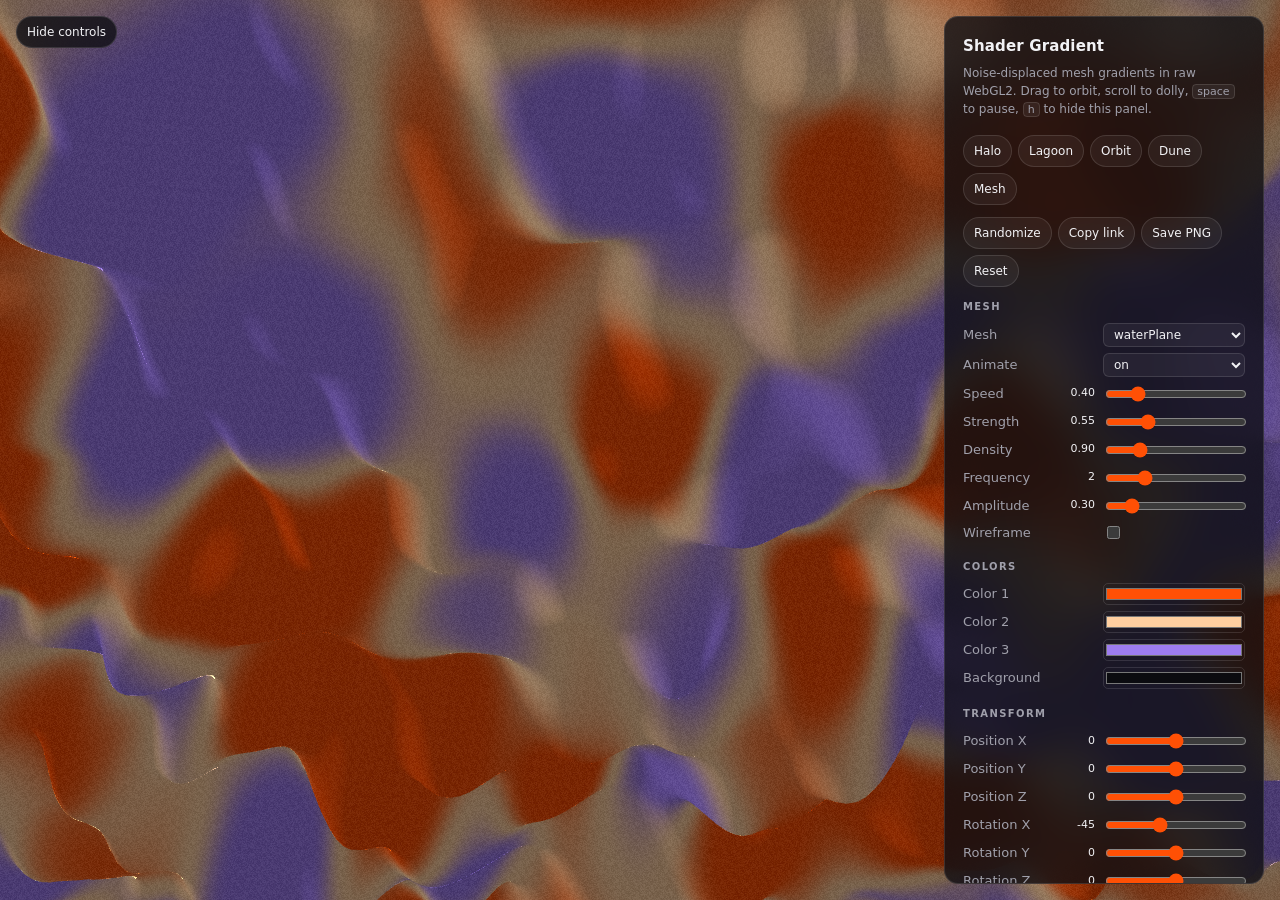
==== commit efef1c7e: "Add dependency-free WebGL2 shader gradient explorer An exploration of the animated mesh gradients fr" ====
--- a/index.html
+++ b/index.html
@@ -1,389 +1,42 @@
 <!doctype html>
-<html lang="fr">
+<html lang="en">
 <head>
 <meta charset="utf-8">
 <meta name="viewport" content="width=device-width, initial-scale=1">
-<title>Cordonnerie Bonnet — Cordonnerie traditionnelle à Tours</title>
-<meta name="description" content="Cordonnerie traditionnelle à Tours, 31 boulevard Heurteloup, à deux pas de la gare. Réparation et amélioration de chaussures, entretien du cuir et de la maroquinerie, produits Saphir et accessoires, chaussures reconditionnées haut de gamme.">
-<link rel="canonical" href="https://www.cordonnerie-bonnet.fr/">
-<meta name="theme-color" content="#14100c">
-<meta property="og:type" content="website">
-<meta property="og:locale" content="fr_FR">
-<meta property="og:site_name" content="Cordonnerie Bonnet">
-<meta property="og:title" content="Cordonnerie Bonnet — Cordonnerie traditionnelle à Tours">
-<meta property="og:description" content="Une seconde vie pour les chaussures habillées et décontractées. Réparation, entretien du cuir, produits Saphir, souliers reconditionnés.">
-<meta property="og:url" content="https://www.cordonnerie-bonnet.fr/">
-<meta property="og:image" content="https://www.cordonnerie-bonnet.fr/assets/photos/devanture.jpg">
-<link rel="icon" href="assets/favicon.svg" type="image/svg+xml">
-<link rel="preload" href="assets/fonts/bodoni-moda-latin-400-normal.woff2" as="font" type="font/woff2" crossorigin>
-<link rel="preload" href="assets/fonts/jost-latin-300-normal.woff2" as="font" type="font/woff2" crossorigin>
-<link rel="stylesheet" href="css/fonts.css">
-<link rel="stylesheet" href="css/style.css">
-
-<script type="application/ld+json">
-{
-  "@context": "https://schema.org",
-  "@type": "ShoeStore",
-  "name": "Cordonnerie Bonnet",
-  "description": "Cordonnerie traditionnelle à Tours : réparation et amélioration de chaussures, entretien du cuir et de la maroquinerie, produits d'entretien et accessoires, vente de chaussures reconditionnées haut de gamme.",
-  "url": "https://www.cordonnerie-bonnet.fr/",
-  "telephone": "+33247470782",
-  "email": "cordonneriebonnet@gmail.com",
-  "priceRange": "€€",
-  "address": {
-    "@type": "PostalAddress",
-    "streetAddress": "31 boulevard Heurteloup",
-    "postalCode": "37000",
-    "addressLocality": "Tours",
-    "addressRegion": "Centre-Val de Loire",
-    "addressCountry": "FR"
-  },
-  "sameAs": [
-    "https://www.facebook.com/profile.php?id=61565892811851",
-    "https://www.instagram.com/cordonnerie.bonnet"
-  ],
-  "openingHoursSpecification": [
-    { "@type": "OpeningHoursSpecification", "dayOfWeek": ["Tuesday","Wednesday","Thursday","Friday"], "opens": "09:00", "closes": "12:30" },
-    { "@type": "OpeningHoursSpecification", "dayOfWeek": ["Tuesday","Wednesday","Thursday","Friday"], "opens": "13:30", "closes": "19:00" },
-    { "@type": "OpeningHoursSpecification", "dayOfWeek": "Saturday", "opens": "10:00", "closes": "12:30" },
-    { "@type": "OpeningHoursSpecification", "dayOfWeek": "Saturday", "opens": "13:30", "closes": "18:00" }
-  ]
-}
-</script>
+<title>Shader Gradient Exploration</title>
+<link rel="stylesheet" href="style.css">
 </head>
 <body>
+  <canvas id="stage"></canvas>
 
-<a class="saut" href="#contenu">Aller au contenu</a>
-
-<aside class="annonce" id="annonce" hidden>
-  <b id="annonce-texte"></b>
-  <button type="button" id="annonce-fermer" aria-label="Fermer l’annonce">&times;</button>
-</aside>
-
-<header class="entete" id="entete">
-  <a class="marque" href="#haut" aria-label="Cordonnerie Bonnet, accueil">
-    <span class="mono marque__mono">R<i>/</i>B</span>
-    <span class="marque__mots">
-      <span class="marque__nom">Cordonnerie Bonnet</span>
-      <span class="marque__sous">Tours · Cordonnerie traditionnelle</span>
-    </span>
-  </a>
-
-  <nav class="entete__nav" id="menu" aria-label="Navigation principale">
-    <a href="#metiers">Le métier</a>
-    <a href="#avantapres">Avant / Après</a>
-    <a href="#galerie">Galerie</a>
-    <a href="#prestations">Prestations</a>
-    <a href="#boutique">Boutique</a>
-    <a href="#artisan">L’artisan</a>
-    <a href="#contact">Contact</a>
-  </nav>
-
-  <a class="entete__tel" href="tel:+33247470782"><span class="pastille"></span>02 47 47 07 82</a>
-
-  <button class="burger" id="burger" aria-label="Ouvrir le menu" aria-expanded="false" aria-controls="menu">
-    <i></i><i></i><i></i>
-  </button>
-</header>
-
-<main id="contenu">
-
-<!-- ============================ accueil ============================ -->
-<section class="hero" id="haut">
-  <div class="hero__fond" id="hero-fond"></div>
-  <div class="hero__voile" aria-hidden="true"></div>
-
-  <div class="hero__inner">
-    <p class="surtitre" data-rev>31 boulevard Heurteloup · Tours</p>
-    <h1 class="hero__titre" data-rev="80">Cordonnerie <em>traditionnelle</em>
-      <span class="nowrap">à Tours</span></h1>
-    <p class="hero__texte" data-rev="160">
-      À deux pas de la gare, au 31 boulevard Heurteloup, la Cordonnerie Bonnet
-      donne une seconde vie aux chaussures habillées et décontractées.
-    </p>
-    <div class="hero__actions" data-rev="240">
-      <a class="bouton bouton--plein" href="#avantapres">Voir le travail</a>
-      <a class="bouton" href="#contact">Venir à l’atelier</a>
-    </div>
+  <div id="fallback" hidden>
+    <h1>WebGL2 unavailable</h1>
+    <p></p>
   </div>
 
-  <div class="hero__services" id="hero-services" aria-hidden="true"></div>
-  <div class="defiler" aria-hidden="true"><span>Faites défiler</span><i></i></div>
-</section>
+  <div id="status" role="status" aria-live="polite"></div>
 
-<!-- ========================= les quatre métiers ========================= -->
-<section class="section clair" id="metiers">
-  <div class="cadre">
-    <div class="metiers__haut">
-      <div class="metiers__mots">
-        <p class="surtitre" data-rev>Ce que je fais</p>
-        <h2 class="titre" data-rev>Quatre métiers, <em>un seul établi</em></h2>
-        <ul class="questions" id="questions"></ul>
-        <p class="accroche" data-rev>
-          Votre artisan cordonnier met tout en œuvre pour vous chausser
-          durablement et avec goût.
-        </p>
-      </div>
-      <div class="metiers__photo" data-rev id="photo-atelier-1"></div>
+  <button id="toggle-panel" aria-expanded="true" aria-controls="panel">Hide controls</button>
+
+  <aside id="panel">
+    <header>
+      <h1>Shader Gradient</h1>
+      <p>Noise-displaced mesh gradients in raw WebGL2. Drag to orbit, scroll to dolly,
+         <kbd>space</kbd> to pause, <kbd>h</kbd> to hide this panel.</p>
+    </header>
+
+    <div id="presets" class="presets"></div>
+
+    <div class="actions">
+      <button id="randomize">Randomize</button>
+      <button id="share">Copy link</button>
+      <button id="snapshot">Save PNG</button>
+      <button id="reset">Reset</button>
     </div>
 
-    <ol class="piliers" id="piliers"></ol>
-  </div>
-</section>
+    <div id="controls"></div>
+  </aside>
 
-<!-- =========================== avant / après =========================== -->
-<section class="section sombre avant-apres" id="avantapres">
-  <div class="cadre">
-    <header class="section-tete">
-      <p class="surtitre" data-rev>La preuve</p>
-      <h2 class="titre" data-rev>Avant / <em>Après</em></h2>
-      <p class="section-tete__chapo" id="ap-chapo" data-rev></p>
-    </header>
-  </div>
-
-  <div class="fondu" id="fondu">
-    <div class="fondu__scene" id="fondu-scene">
-      <canvas id="fondu-canvas" aria-hidden="true"></canvas>
-      <div class="fondu__images" id="fondu-images" aria-hidden="true"></div>
-      <div class="fondu__attente" id="fondu-attente">
-        <b>Avant / Après</b>
-        <span>Vos deux photos apparaîtront ici, l’une se transformant en l’autre.</span>
-        <em>Photos à ajouter</em>
-      </div>
-      <span class="fondu__etiq fondu__etiq--g">Avant</span>
-      <span class="fondu__etiq fondu__etiq--d">Après</span>
-    </div>
-
-    <div class="fondu__barre">
-      <div class="fondu__legende">
-        <b id="fondu-titre"></b>
-        <span id="fondu-geste"></span>
-      </div>
-      <label class="fondu__curseur">
-        <span class="visuellement-cache">Avancer la restauration</span>
-        <input type="range" id="fondu-range" min="0" max="1000" value="0">
-      </label>
-      <button class="fondu__rejouer" id="fondu-rejouer" type="button">Rejouer</button>
-    </div>
-
-    <ul class="fondu__cas" id="fondu-cas" role="tablist" aria-label="Choisir un exemple"></ul>
-  </div>
-</section>
-
-<!-- ============================= galerie ============================= -->
-<section class="section clair" id="galerie">
-  <div class="cadre">
-    <header class="section-tete">
-      <p class="surtitre" data-rev>À l’atelier</p>
-      <h2 class="titre" data-rev>Galerie</h2>
-      <p class="section-tete__chapo" data-rev>
-        Des paires passées entre mes mains : ressemelages, ferrages, patines,
-        maroquinerie. Cliquez pour agrandir.
-      </p>
-    </header>
-    <ul class="galerie" id="galerie-grille"></ul>
-  </div>
-</section>
-
-<!-- ============================ l'atelier ============================ -->
-<section class="bandeau" id="bandeau-atelier" aria-label="L’atelier">
-  <div class="bandeau__photo" id="photo-atelier-2"></div>
-  <div class="bandeau__mots">
-    <p class="surtitre" data-rev>Le comptoir</p>
-    <p class="bandeau__texte" data-rev>
-      Un mur vert canard, un canapé de cuir fauve, des rayonnages de crèmes et
-      de brosses, un présentoir de lacets. On y entre avec une paire fatiguée,
-      on en ressort avec un conseil.
-    </p>
-  </div>
-</section>
-
-<!-- =========================== prestations =========================== -->
-<section class="section clair clair--blanc" id="prestations">
-  <div class="cadre">
-    <header class="section-tete">
-      <p class="surtitre" data-rev>Au comptoir</p>
-      <h2 class="titre" data-rev>Prestations</h2>
-      <p class="section-tete__chapo" data-rev>
-        Chaque réparation se chiffre sur pièce : l’état du cuir, le montage et la
-        matière d’origine décident du travail. Passez avec la paire, le devis est
-        immédiat et gratuit.
-      </p>
-    </header>
-    <div class="filtres" id="filtres" role="tablist" aria-label="Filtrer les prestations"></div>
-    <ul class="liste-prestations" id="liste-prestations"></ul>
-    <div class="devis" data-rev>
-      <a class="bouton bouton--plein" href="#form">Demander un devis</a>
-      <span class="mineur">ou appelez le <a href="tel:+33247470782">02 47 47 07 82</a></span>
-    </div>
-  </div>
-</section>
-
-<!-- ============================= boutique ============================= -->
-<section class="section clair" id="boutique">
-  <div class="cadre">
-    <header class="section-tete">
-      <p class="surtitre" data-rev>En vitrine</p>
-      <h2 class="titre" data-rev>La boutique</h2>
-    </header>
-    <div class="onglets" id="onglets" role="tablist" aria-label="Rayons de la boutique"></div>
-    <p class="boutique__chapo" id="boutique-chapo"></p>
-    <ul class="rayon" id="rayon"></ul>
-    <p class="boutique__pied" id="boutique-pied"></p>
-  </div>
-</section>
-
-<!-- ============================= l'artisan ============================= -->
-<section class="section sombre" id="artisan">
-  <div class="cadre">
-    <div class="artisan__grille">
-      <div class="artisan__portrait" data-rev id="photo-artisan"></div>
-      <div class="artisan__texte">
-        <p class="surtitre" data-rev>Qui répare vos souliers</p>
-        <h2 class="titre" data-rev>L’artisan</h2>
-        <div id="artisan-texte"></div>
-        <p class="artisan__signature" data-rev id="artisan-signature"></p>
-      </div>
-    </div>
-  </div>
-</section>
-
-<!-- ============================== contact ============================== -->
-<section class="section clair" id="contact">
-  <div class="cadre">
-    <header class="section-tete">
-      <p class="surtitre" data-rev>Venir à l’atelier</p>
-      <h2 class="titre" data-rev>Contact &amp; horaires</h2>
-      <p class="section-tete__chapo" data-rev>
-        N’hésitez pas à me rendre visite en boutique, à deux pas de la gare.
-      </p>
-    </header>
-
-    <div class="contact__grille">
-      <div class="carte carte--coord" data-rev>
-        <h3>L’atelier</h3>
-        <address>
-          <strong>Cordonnerie Bonnet</strong><br>
-          31, boulevard Heurteloup<br>
-          37000 Tours
-        </address>
-        <a class="lien-fort" href="tel:+33247470782">02 47 47 07 82</a>
-        <div class="reseaux" id="reseaux"></div>
-        <a class="bouton bouton--plein" id="lien-maps" href="#" target="_blank" rel="noopener">Itinéraire</a>
-      </div>
-
-      <div class="carte carte--horaires" data-rev>
-        <h3>Horaires d’ouverture</h3>
-        <ul id="horaires"></ul>
-        <p class="mineur" id="horaires-note"></p>
-      </div>
-
-      <a class="carte carte--plan" id="carte-plan" data-rev href="#" target="_blank" rel="noopener"
-         aria-label="Ouvrir l’adresse de l’atelier dans Google Maps">
-        <svg viewBox="0 0 420 320" class="plan" preserveAspectRatio="xMidYMid slice" aria-hidden="true" focusable="false">
-          <rect width="420" height="320" fill="#181310"/>
-          <g stroke="#3a2e24" stroke-width="14" fill="none">
-            <path d="M-10 210 H430"/><path d="M120 -10 V330"/><path d="M300 -10 V330"/><path d="M-10 90 H430"/>
-          </g>
-          <g stroke="#241c16" stroke-width="2" fill="none">
-            <path d="M-10 150 H430"/><path d="M60 -10 V330"/><path d="M210 -10 V330"/>
-            <path d="M370 -10 V330"/><path d="M-10 270 H430"/>
-          </g>
-          <rect x="150" y="120" width="120" height="60" fill="#20180f" stroke="#4a3a2a"/>
-          <text x="210" y="112" fill="#8a6a48" font-size="11" text-anchor="middle"
-                font-family="Jost, sans-serif" letter-spacing="2">BD HEURTELOUP</text>
-          <g class="plan__pin">
-            <circle cx="210" cy="210" r="26" fill="none" stroke="#a97c3a" stroke-width="1" opacity=".5"/>
-            <circle cx="210" cy="210" r="14" fill="none" stroke="#a97c3a" stroke-width="1.5"/>
-            <circle cx="210" cy="210" r="5" fill="#d9b070"/>
-          </g>
-          <text x="210" y="256" fill="#c8a06a" font-size="12" text-anchor="middle"
-                font-family="Jost, sans-serif" letter-spacing="3">N° 31</text>
-        </svg>
-        <span class="carte--plan__legende">31 bd Heurteloup — voir l’itinéraire</span>
-      </a>
-
-      <form class="carte carte--form" id="form" data-rev novalidate>
-        <h3>Demander un devis</h3>
-        <p class="mineur">Décrivez la paire ou l’article à réparer : je vous réponds avec une estimation.</p>
-        <label>Nom <input type="text" name="nom" autocomplete="name" required></label>
-        <label>Téléphone ou e-mail <input type="text" name="contact" autocomplete="email" required></label>
-        <label>Ce qu’il y a à faire
-          <textarea name="message" rows="4" required
-            placeholder="Ex. : richelieu cuir noir, semelle percée à l’avant, bonbout usé d’un côté."></textarea>
-        </label>
-        <button class="bouton bouton--plein" type="submit">Envoyer la demande</button>
-        <p class="form__retour" id="form-retour" role="status"></p>
-      </form>
-    </div>
-  </div>
-</section>
-
-</main>
-
-<footer class="pied">
-  <div class="cadre">
-    <div class="pied__haut">
-      <a class="marque" href="#haut">
-        <span class="mono marque__mono">R<i>/</i>B</span>
-        <span class="marque__mots">
-          <span class="marque__nom">Cordonnerie Bonnet</span>
-          <span class="marque__sous">31, boulevard Heurteloup — Tours</span>
-        </span>
-      </a>
-      <nav aria-label="Pied de page">
-        <a href="#metiers">Le métier</a>
-        <a href="#avantapres">Avant / Après</a>
-        <a href="#galerie">Galerie</a>
-        <a href="#prestations">Prestations</a>
-        <a href="#boutique">Boutique</a>
-        <a href="#contact">Contact</a>
-      </nav>
-      <div class="pied__droite" id="pied-droite"></div>
-    </div>
-
-    <div class="pied__bas">
-      <p>© <span id="annee"></span> Cordonnerie Bonnet — Artisan cordonnier à Tours.</p>
-      <p><a href="#contact">Contact</a></p>
-    </div>
-
-    <details class="mentions">
-      <summary>Mentions légales</summary>
-      <div class="mentions__corps">
-        <p><strong>Éditeur du site</strong> — Cordonnerie Bonnet, entreprise individuelle,
-          31 boulevard Heurteloup, 37000 Tours. Téléphone : 02 47 47 07 82.
-          E-mail : cordonneriebonnet@gmail.com.
-          <em>Compléter : numéro SIRET, numéro de TVA intracommunautaire le cas échéant,
-          et nom du directeur de la publication.</em></p>
-        <p><strong>Hébergement</strong> — <em>Compléter : nom, adresse et téléphone de
-          l’hébergeur du site.</em></p>
-        <p><strong>Données personnelles</strong> — Ce site ne dépose aucun cookie et
-          n’utilise aucun outil de mesure d’audience. Les polices de caractères et les
-          scripts sont hébergés sur le site : aucune donnée n’est transmise à un service
-          tiers lors de votre visite. Le formulaire de devis ouvre votre messagerie et
-          n’enregistre rien.</p>
-        <p><strong>Propriété intellectuelle</strong> — Les photographies et les textes
-          sont la propriété de la Cordonnerie Bonnet. Les marques citées (Saphir,
-          Collonil, Nanex, ainsi que les marques des souliers proposés en seconde vie)
-          appartiennent à leurs détenteurs respectifs et ne sont mentionnées qu’à titre
-          d’information sur les produits vendus en boutique.</p>
-      </div>
-    </details>
-  </div>
-</footer>
-
-<!-- ============================ plein écran ============================ -->
-<div class="plein" id="plein" hidden>
-  <button class="plein__fermer" type="button" aria-label="Fermer">&times;</button>
-  <button class="plein__prec" type="button" aria-label="Photo précédente">&#8249;</button>
-  <img alt="">
-  <button class="plein__suiv" type="button" aria-label="Photo suivante">&#8250;</button>
-  <div class="plein__pied">
-    <span class="plein__legende"></span>
-    <span class="plein__compteur"></span>
-  </div>
-</div>
-
-<script type="module" src="js/main.js"></script>
+  <script type="module" src="src/main.js"></script>
 </body>
 </html>
--- a/style.css
+++ b/style.css
@@ -0,0 +1,183 @@
+:root {
+  color-scheme: dark;
+  --panel-bg: rgba(14, 14, 18, 0.78);
+  --panel-border: rgba(255, 255, 255, 0.12);
+  --text: #f2f2f5;
+  --muted: #a0a0ab;
+  --accent: #ff5005;
+}
+
+* { box-sizing: border-box; }
+
+html, body {
+  margin: 0;
+  height: 100%;
+  background: #0b0b0f;
+  color: var(--text);
+  font: 13px/1.5 ui-sans-serif, system-ui, -apple-system, "Segoe UI", sans-serif;
+  overflow: hidden;
+}
+
+#stage {
+  position: fixed;
+  inset: 0;
+  width: 100%;
+  height: 100%;
+  display: block;
+  touch-action: none;
+  cursor: grab;
+}
+#stage:active { cursor: grabbing; }
+
+#fallback[hidden] { display: none; }
+
+#fallback {
+  position: fixed;
+  inset: 0;
+  display: grid;
+  place-content: center;
+  text-align: center;
+  padding: 2rem;
+}
+#fallback h1 { font-size: 1.2rem; margin: 0 0 0.5rem; }
+#fallback p { color: var(--muted); margin: 0; }
+
+#panel {
+  position: fixed;
+  top: 16px;
+  right: 16px;
+  bottom: 16px;
+  width: 320px;
+  max-width: calc(100vw - 32px);
+  padding: 18px;
+  overflow-y: auto;
+  border: 1px solid var(--panel-border);
+  border-radius: 14px;
+  background: var(--panel-bg);
+  backdrop-filter: blur(18px);
+  transition: transform 0.25s ease, opacity 0.25s ease;
+}
+#panel.collapsed {
+  transform: translateX(calc(100% + 24px));
+  opacity: 0;
+  pointer-events: none;
+}
+
+#panel header h1 {
+  margin: 0 0 6px;
+  font-size: 15px;
+  letter-spacing: 0.01em;
+}
+#panel header p {
+  margin: 0 0 16px;
+  color: var(--muted);
+  font-size: 12px;
+}
+
+kbd {
+  padding: 0 4px;
+  border: 1px solid var(--panel-border);
+  border-radius: 4px;
+  background: rgba(255, 255, 255, 0.06);
+  font: inherit;
+  font-size: 11px;
+}
+
+.presets, .actions {
+  display: flex;
+  flex-wrap: wrap;
+  gap: 6px;
+  margin-bottom: 12px;
+}
+
+button {
+  padding: 6px 10px;
+  border: 1px solid var(--panel-border);
+  border-radius: 999px;
+  background: rgba(255, 255, 255, 0.05);
+  color: var(--text);
+  font: inherit;
+  font-size: 12px;
+  cursor: pointer;
+  transition: background 0.15s ease, border-color 0.15s ease;
+}
+button:hover { background: rgba(255, 255, 255, 0.12); }
+button:focus-visible { outline: 2px solid var(--accent); outline-offset: 2px; }
+
+#toggle-panel {
+  position: fixed;
+  top: 16px;
+  left: 16px;
+  z-index: 2;
+  background: var(--panel-bg);
+  backdrop-filter: blur(18px);
+}
+
+.group { margin-bottom: 14px; }
+.group h2 {
+  margin: 0 0 6px;
+  font-size: 10px;
+  letter-spacing: 0.14em;
+  text-transform: uppercase;
+  color: var(--muted);
+}
+
+.row {
+  display: grid;
+  grid-template-columns: 84px 40px 1fr;
+  align-items: center;
+  gap: 8px;
+  padding: 3px 0;
+}
+.row[hidden] { display: none; }
+.row .name { color: var(--muted); }
+.row .value { font-variant-numeric: tabular-nums; text-align: right; font-size: 11px; }
+
+input[type="range"] {
+  width: 100%;
+  height: 18px;
+  accent-color: var(--accent);
+  background: transparent;
+}
+input[type="color"] {
+  width: 100%;
+  height: 22px;
+  padding: 0;
+  border: 1px solid var(--panel-border);
+  border-radius: 5px;
+  background: none;
+  cursor: pointer;
+}
+input[type="checkbox"] { justify-self: start; accent-color: var(--accent); }
+
+select {
+  width: 100%;
+  padding: 3px 6px;
+  border: 1px solid var(--panel-border);
+  border-radius: 6px;
+  background: rgba(255, 255, 255, 0.05);
+  color: var(--text);
+  font: inherit;
+  font-size: 12px;
+}
+
+#status {
+  position: fixed;
+  left: 16px;
+  bottom: 16px;
+  padding: 7px 12px;
+  border: 1px solid var(--panel-border);
+  border-radius: 999px;
+  background: var(--panel-bg);
+  backdrop-filter: blur(18px);
+  font-size: 12px;
+  opacity: 0;
+  transform: translateY(6px);
+  transition: opacity 0.2s ease, transform 0.2s ease;
+  pointer-events: none;
+}
+#status.visible { opacity: 1; transform: none; }
+
+@media (max-width: 720px) {
+  #panel { top: auto; height: 52vh; width: auto; left: 16px; }
+}
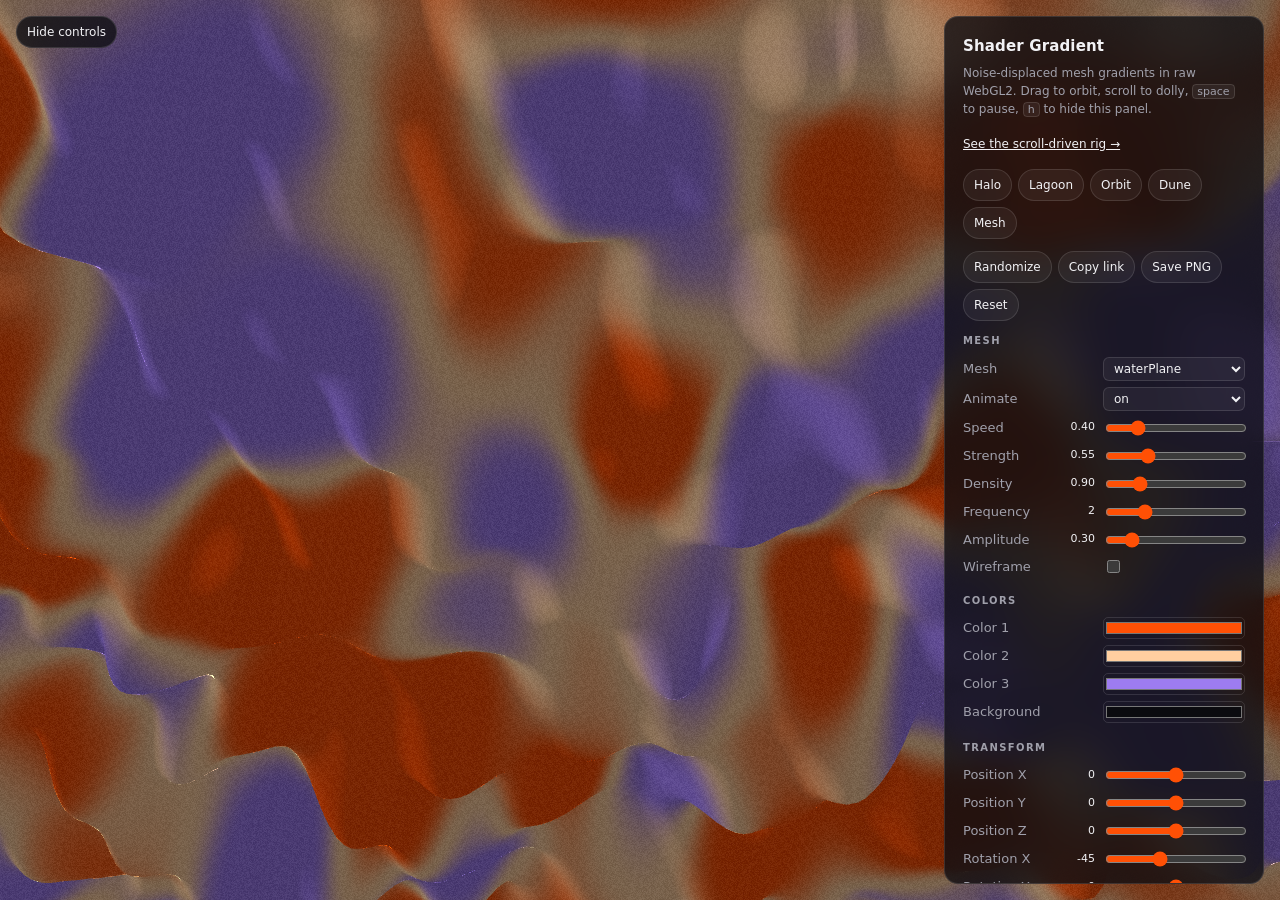
==== commit dc344753: "Add scroll-driven rig, on-demand rendering and renderer teardown Applies the library-agnostic patter" ====
--- a/index.html
+++ b/index.html
@@ -23,6 +23,7 @@
       <h1>Shader Gradient</h1>
       <p>Noise-displaced mesh gradients in raw WebGL2. Drag to orbit, scroll to dolly,
          <kbd>space</kbd> to pause, <kbd>h</kbd> to hide this panel.</p>
+      <p><a class="panel-link" href="scroll.html">See the scroll-driven rig →</a></p>
     </header>
 
     <div id="presets" class="presets"></div>
--- a/style.css
+++ b/style.css
@@ -15,7 +15,6 @@
   background: #0b0b0f;
   color: var(--text);
   font: 13px/1.5 ui-sans-serif, system-ui, -apple-system, "Segoe UI", sans-serif;
-  overflow: hidden;
 }
 
 #stage {
@@ -181,3 +180,82 @@
 @media (max-width: 720px) {
   #panel { top: auto; height: 52vh; width: auto; left: 16px; }
 }
+
+/* ---- Scroll rig page ---------------------------------------------------- */
+
+.scroll-page #stage { position: fixed; cursor: default; }
+
+#progress {
+  position: fixed;
+  top: 0;
+  left: 0;
+  right: 0;
+  height: 2px;
+  z-index: 3;
+  background: rgba(255, 255, 255, 0.1);
+}
+#progress span {
+  display: block;
+  height: 100%;
+  background: var(--accent);
+  transform: scaleX(0);
+  transform-origin: 0 50%;
+}
+
+.corner-link {
+  position: fixed;
+  top: 16px;
+  right: 16px;
+  z-index: 3;
+  padding: 7px 12px;
+  border: 1px solid var(--panel-border);
+  border-radius: 999px;
+  background: var(--panel-bg);
+  backdrop-filter: blur(18px);
+  color: var(--text);
+  font-size: 12px;
+  text-decoration: none;
+}
+.corner-link:hover { background: rgba(255, 255, 255, 0.12); }
+
+.scroll-page main {
+  position: relative;
+  z-index: 2;
+  max-width: 640px;
+  padding: 0 24px;
+  margin: 0 auto;
+}
+.scroll-page section {
+  min-height: 100vh;
+  display: flex;
+  flex-direction: column;
+  justify-content: center;
+  gap: 14px;
+  padding: 12vh 0;
+}
+.scroll-page h1 { margin: 0; font-size: clamp(28px, 5vw, 44px); line-height: 1.1; }
+.scroll-page h2 { margin: 0; font-size: clamp(20px, 3.5vw, 30px); line-height: 1.15; }
+.scroll-page p {
+  max-width: 46ch;
+  margin: 0;
+  padding: 14px 18px;
+  border: 1px solid var(--panel-border);
+  border-radius: 12px;
+  background: var(--panel-bg);
+  backdrop-filter: blur(18px);
+  font-size: 15px;
+  line-height: 1.6;
+}
+.scroll-page .hint { color: var(--muted); font-size: 13px; }
+.scroll-page a { color: var(--text); }
+.scroll-page code {
+  padding: 1px 5px;
+  border-radius: 4px;
+  background: rgba(255, 255, 255, 0.08);
+  font-size: 0.92em;
+}
+
+.panel-link { color: var(--text); font-size: 12px; }
+
+.scroll-page h1,
+.scroll-page h2 { text-shadow: 0 2px 20px rgba(0, 0, 0, 0.6); }
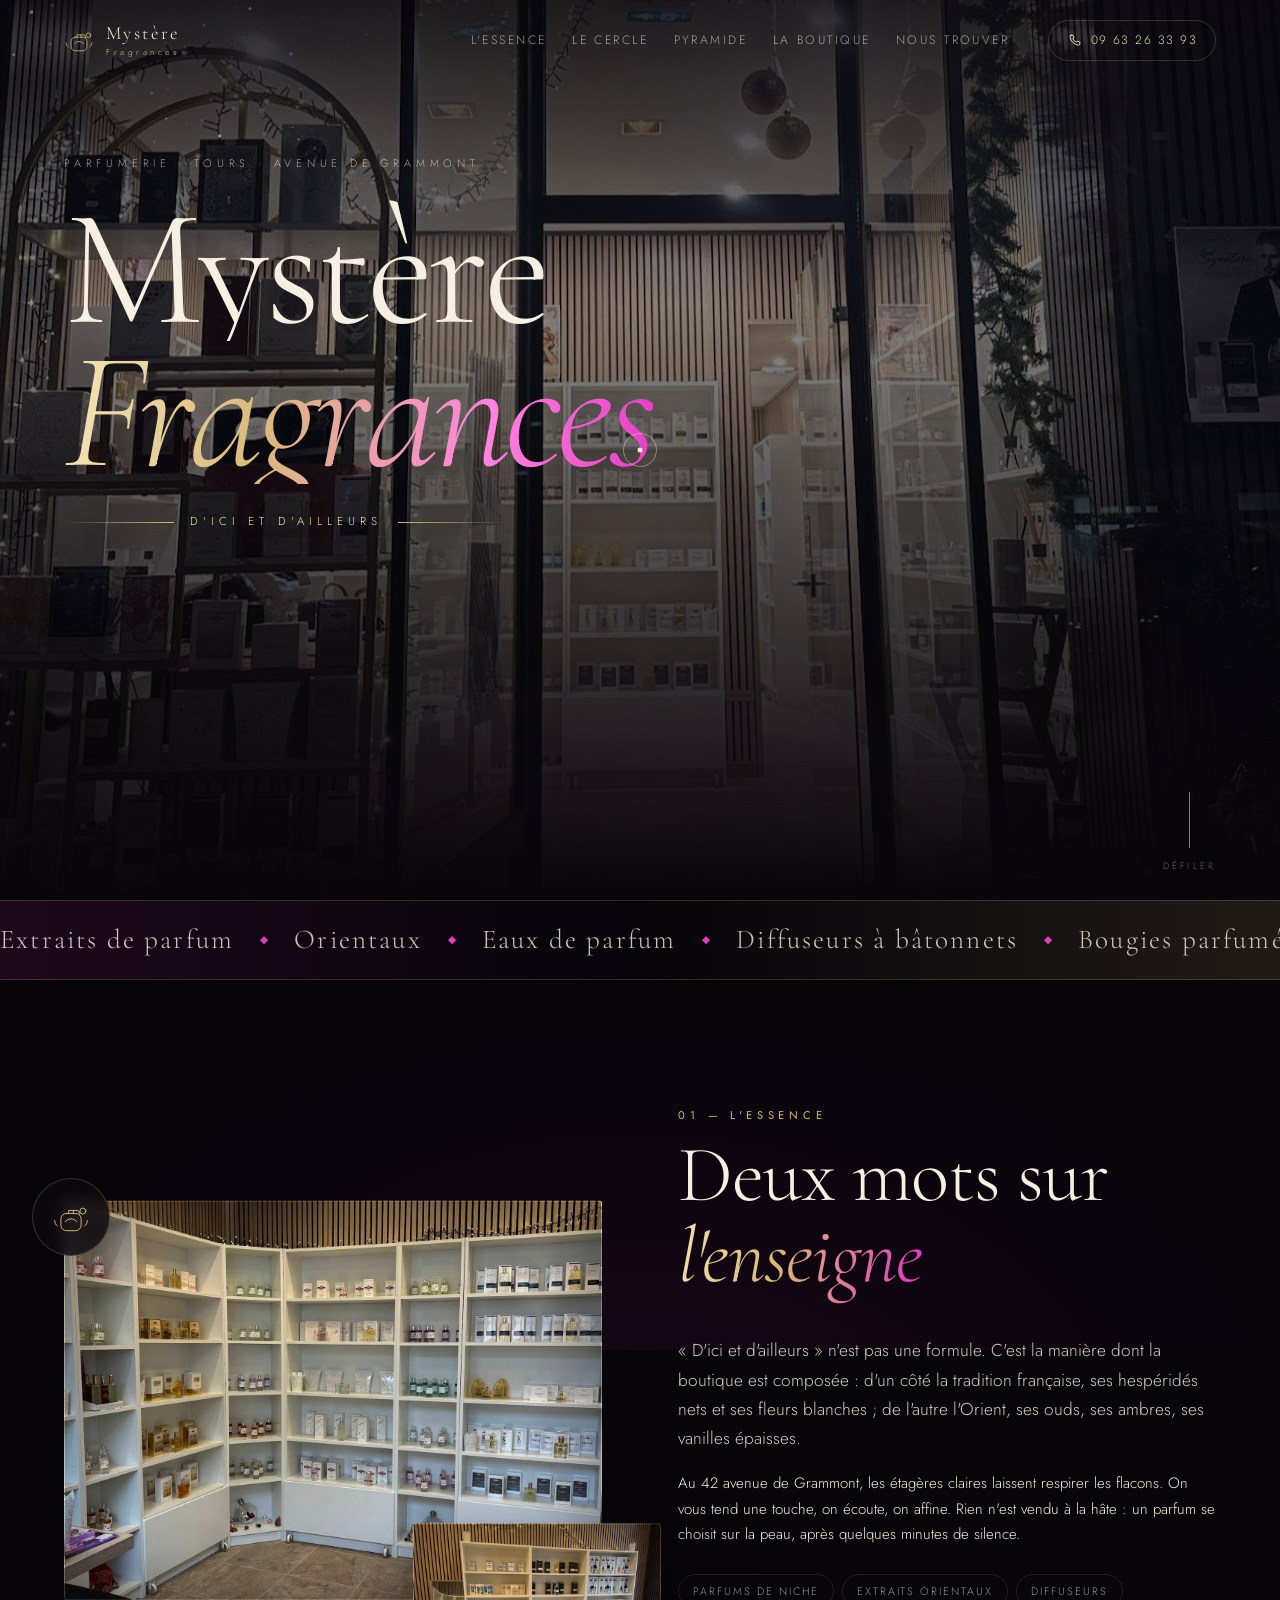
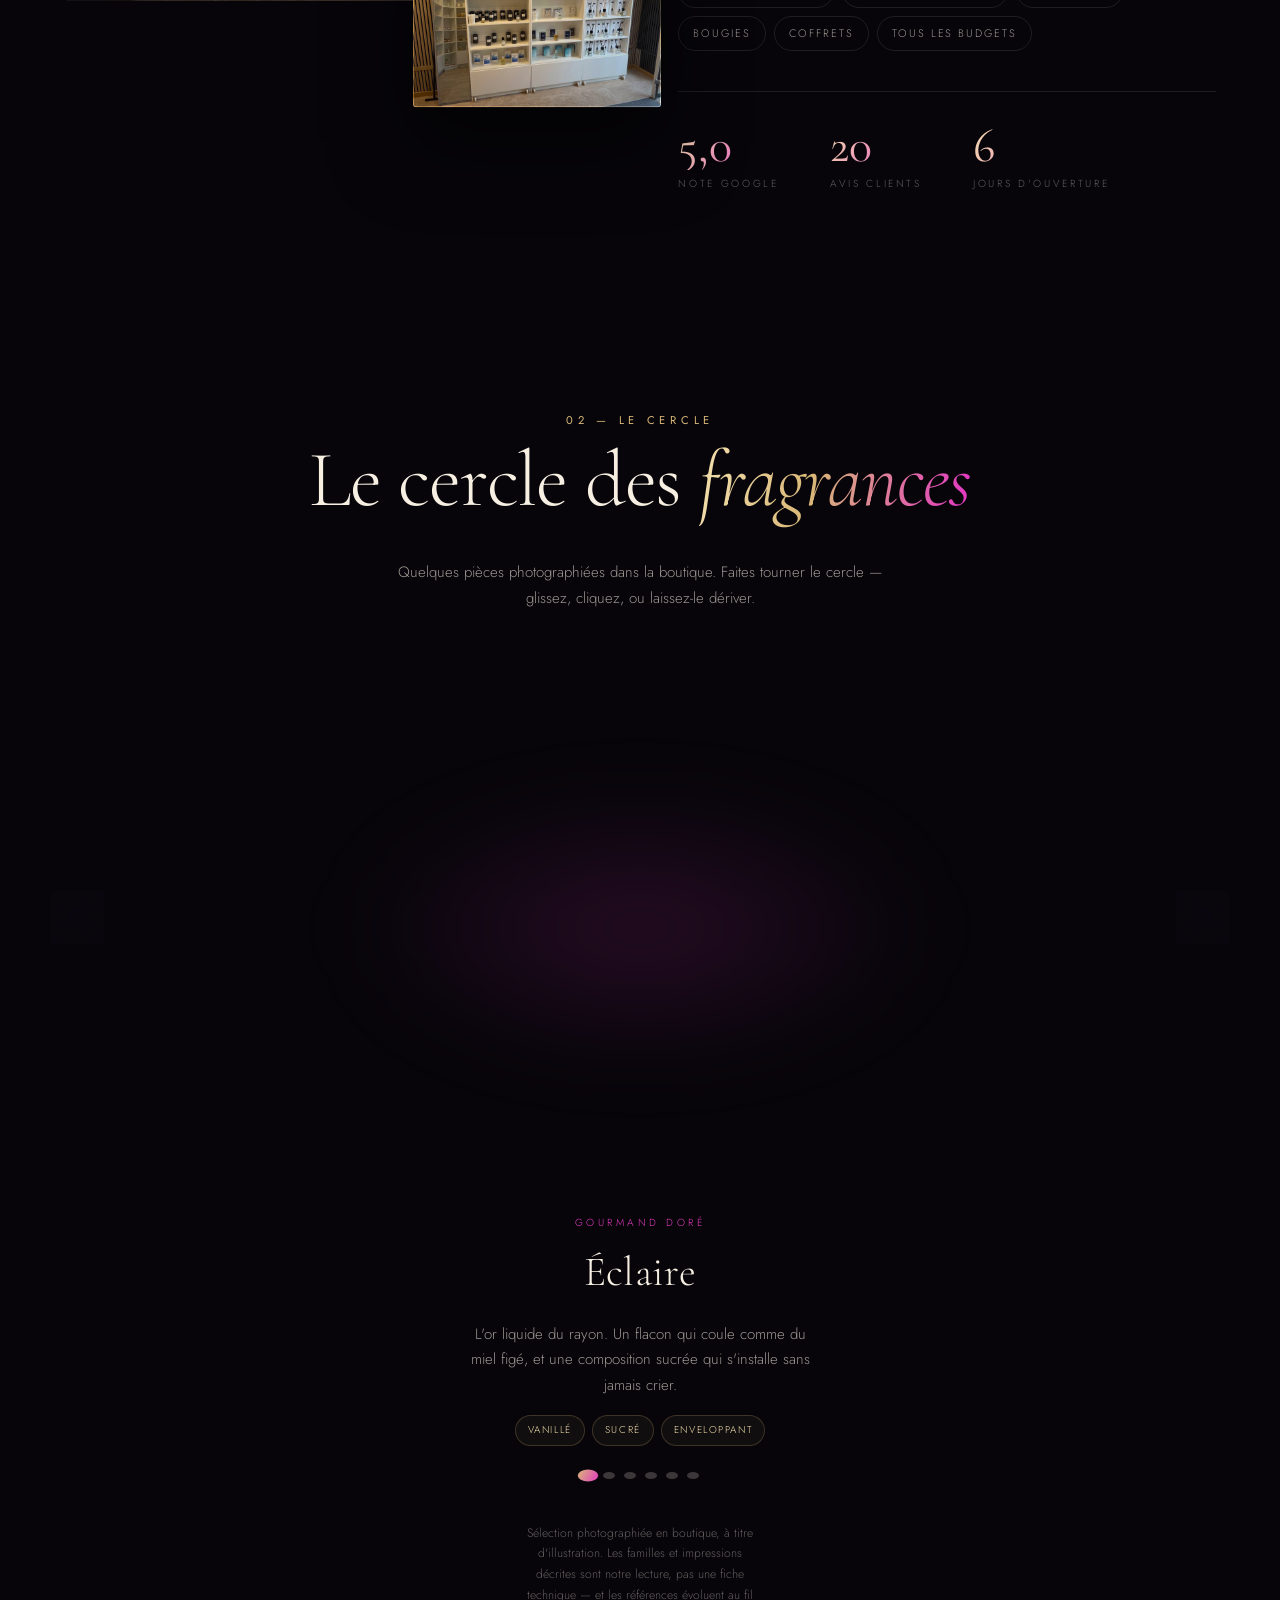
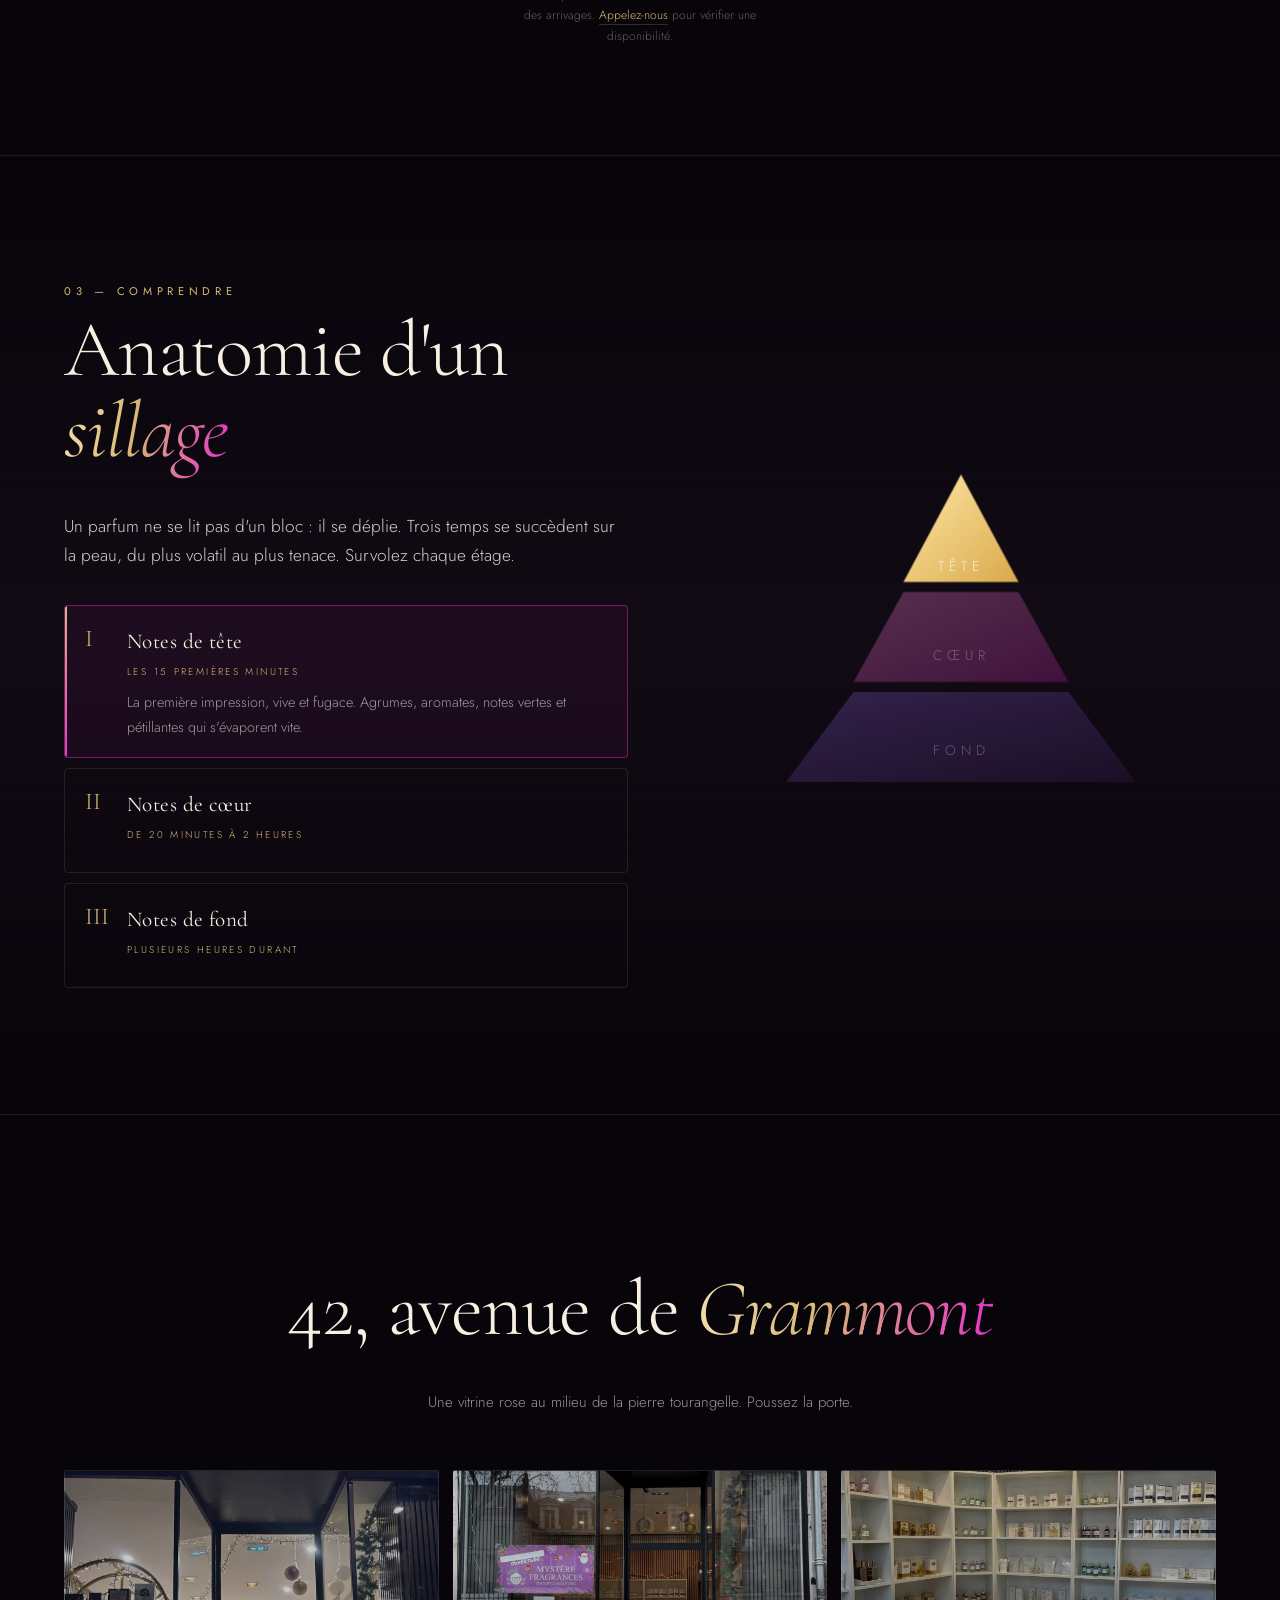
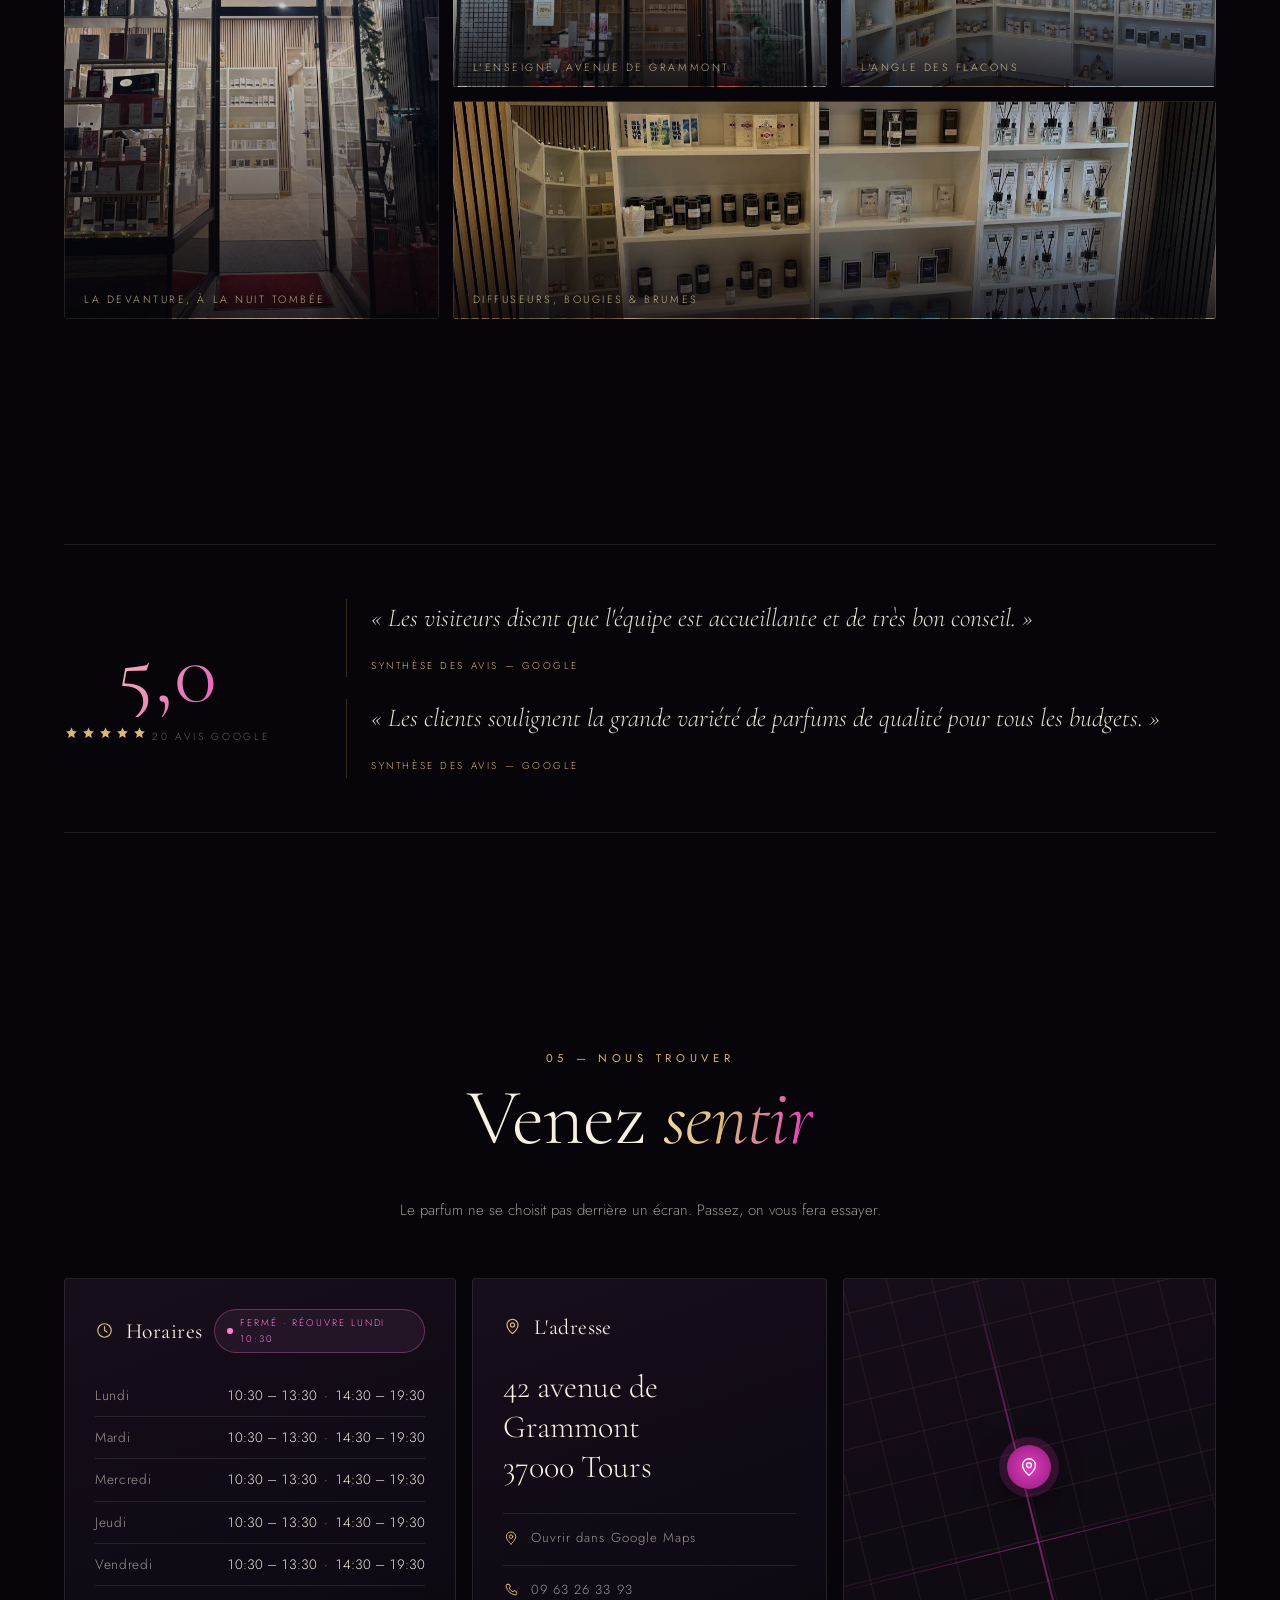
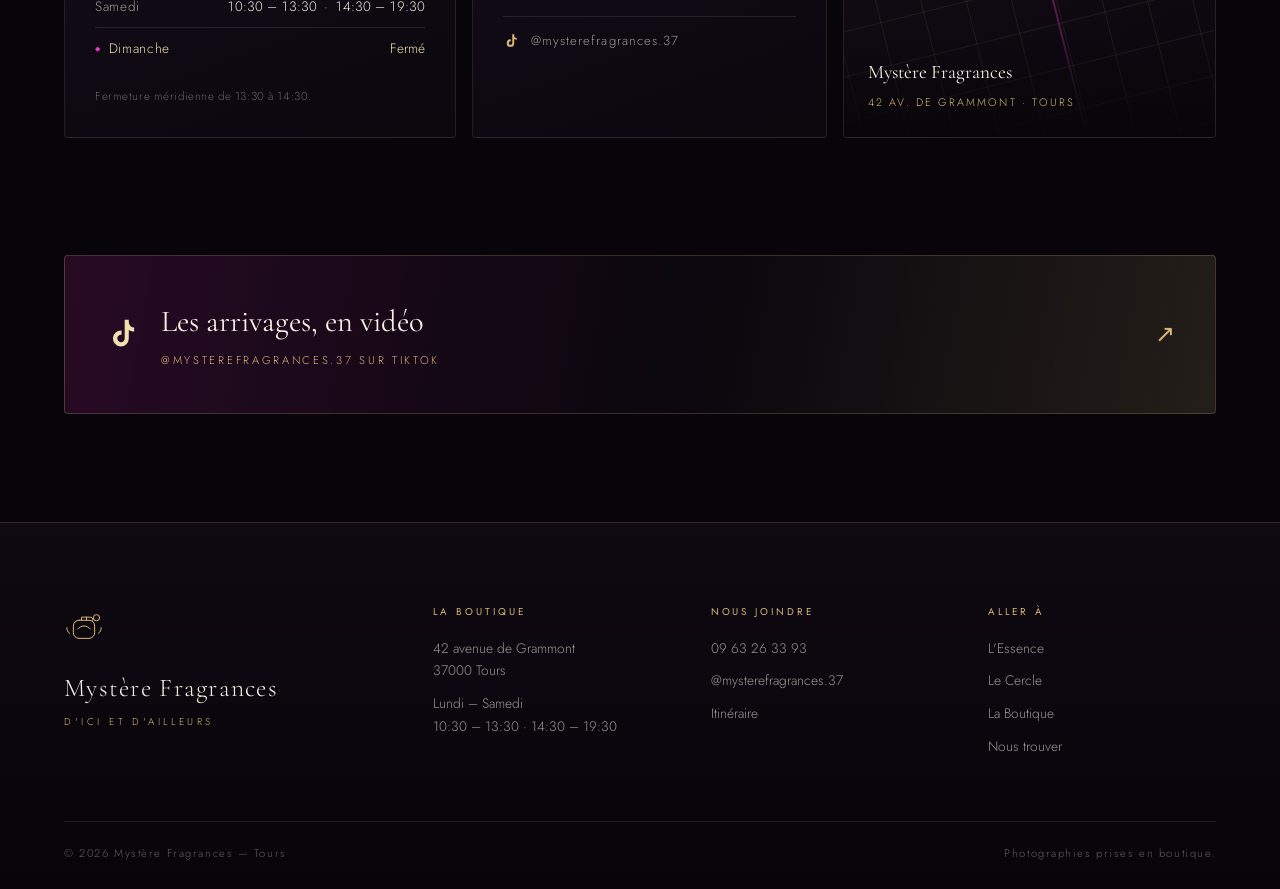
==== commit 5b0f3387: "Ajoute le site vitrine de Mystère Fragrances Site statique complet pour la parfumerie Mystère Fragra" ====
--- a/index.html
+++ b/index.html
@@ -1,43 +1,506 @@
-<!doctype html>
-<html lang="en">
+<!DOCTYPE html>
+<html lang="fr">
 <head>
 <meta charset="utf-8">
-<meta name="viewport" content="width=device-width, initial-scale=1">
-<title>Shader Gradient Exploration</title>
-<link rel="stylesheet" href="style.css">
+<meta name="viewport" content="width=device-width, initial-scale=1, viewport-fit=cover">
+<title>Mystère Fragrances — Parfumerie d'ici et d'ailleurs · Tours</title>
+<meta name="description" content="Mystère Fragrances, parfumerie de niche au 42 avenue de Grammont à Tours. Parfums d'ici et d'ailleurs, extraits orientaux, diffuseurs et bougies. Conseil personnalisé, 5,0 ★ sur Google.">
+<meta name="theme-color" content="#08060a">
+<meta name="author" content="Mystère Fragrances">
+<link rel="canonical" href="https://mysterefragrances.fr/">
+
+<meta property="og:type" content="business.business">
+<meta property="og:site_name" content="Mystère Fragrances">
+<meta property="og:title" content="Mystère Fragrances — D'ici et d'ailleurs · Tours">
+<meta property="og:description" content="Parfumerie de niche au 42 avenue de Grammont, Tours. Extraits, orientaux, diffuseurs, bougies. Conseil personnalisé.">
+<meta property="og:image" content="assets/img/boutique-nuit.jpg">
+<meta property="og:locale" content="fr_FR">
+<meta name="twitter:card" content="summary_large_image">
+
+<link rel="icon" href="assets/img/favicon.svg" type="image/svg+xml">
+<link rel="apple-touch-icon" href="assets/img/favicon.svg">
+
+<link rel="preconnect" href="https://fonts.googleapis.com">
+<link rel="preconnect" href="https://fonts.gstatic.com" crossorigin>
+<link href="https://fonts.googleapis.com/css2?family=Cormorant+Garamond:ital,wght@0,300;0,400;0,500;0,600;1,300;1,400&family=Jost:wght@200;300;400;500;600&display=swap" rel="stylesheet">
+<link rel="stylesheet" href="assets/css/style.css">
+
+<script type="application/ld+json">
+{
+  "@context": "https://schema.org",
+  "@type": "PerfumeStore",
+  "name": "Mystère Fragrances",
+  "alternateName": "Mystère Fragrances — D'ici et d'ailleurs",
+  "description": "Parfumerie de niche à Tours : parfums d'ici et d'ailleurs, extraits, diffuseurs et bougies parfumées.",
+  "image": "assets/img/boutique-nuit.jpg",
+  "telephone": "+33963263393",
+  "address": {
+    "@type": "PostalAddress",
+    "streetAddress": "42 avenue de Grammont",
+    "postalCode": "37000",
+    "addressLocality": "Tours",
+    "addressCountry": "FR"
+  },
+  "sameAs": ["https://www.tiktok.com/@mysterefragrances.37"],
+  "aggregateRating": {
+    "@type": "AggregateRating",
+    "ratingValue": "5.0",
+    "reviewCount": "20",
+    "bestRating": "5"
+  },
+  "openingHoursSpecification": [
+    {"@type":"OpeningHoursSpecification","dayOfWeek":["Monday","Tuesday","Wednesday","Thursday","Friday","Saturday"],"opens":"10:30","closes":"13:30"},
+    {"@type":"OpeningHoursSpecification","dayOfWeek":["Monday","Tuesday","Wednesday","Thursday","Friday","Saturday"],"opens":"14:30","closes":"19:30"}
+  ]
+}
+</script>
 </head>
 <body>
-  <canvas id="stage"></canvas>
-
-  <div id="fallback" hidden>
-    <h1>WebGL2 unavailable</h1>
-    <p></p>
-  </div>
-
-  <div id="status" role="status" aria-live="polite"></div>
-
-  <button id="toggle-panel" aria-expanded="true" aria-controls="panel">Hide controls</button>
-
-  <aside id="panel">
-    <header>
-      <h1>Shader Gradient</h1>
-      <p>Noise-displaced mesh gradients in raw WebGL2. Drag to orbit, scroll to dolly,
-         <kbd>space</kbd> to pause, <kbd>h</kbd> to hide this panel.</p>
-      <p><a class="panel-link" href="scroll.html">See the scroll-driven rig →</a></p>
-    </header>
-
-    <div id="presets" class="presets"></div>
-
-    <div class="actions">
-      <button id="randomize">Randomize</button>
-      <button id="share">Copy link</button>
-      <button id="snapshot">Save PNG</button>
-      <button id="reset">Reset</button>
-    </div>
-
-    <div id="controls"></div>
-  </aside>
-
-  <script type="module" src="src/main.js"></script>
+
+<!-- ═══════════════ VOILE D'OUVERTURE ═══════════════ -->
+<div class="veil" id="veil" aria-hidden="true">
+  <div class="veil__inner">
+    <svg class="veil__mark" viewBox="0 0 64 64" aria-hidden="true"><use href="#flacon"></use></svg>
+    <div class="veil__word" aria-hidden="true">
+      <span>M</span><span>Y</span><span>S</span><span>T</span><span>È</span><span>R</span><span>E</span>
+    </div>
+    <div class="veil__bar"><i></i></div>
+  </div>
+</div>
+
+<!-- ═══════════════ SYMBOLES SVG ═══════════════ -->
+<svg width="0" height="0" style="position:absolute" aria-hidden="true" focusable="false">
+  <symbol id="flacon" viewBox="0 0 64 64">
+    <g fill="none" stroke="currentColor" stroke-width="1.6" stroke-linecap="round" stroke-linejoin="round">
+      <path d="M24 26h16a9 9 0 0 1 9 9v11a9 9 0 0 1-9 9H24a9 9 0 0 1-9-9V35a9 9 0 0 1 9-9Z"/>
+      <path d="M28 26v-5h8v5"/>
+      <path d="M36 21h6a4 4 0 0 1 4 4v2"/>
+      <circle cx="52" cy="22" r="5"/>
+      <path d="M22 40c2.6-3.2 6-4.8 10-4.8s7.4 1.6 10 4.8"/>
+      <path d="M9 47c-3-2-4.5-5-4.5-9M55 47c3-2 4.5-5 4.5-9"/>
+    </g>
+  </symbol>
+  <symbol id="i-phone" viewBox="0 0 24 24"><path fill="none" stroke="currentColor" stroke-width="1.5" stroke-linecap="round" stroke-linejoin="round" d="M6.6 3.5h3l1.6 4-2 1.4a12.4 12.4 0 0 0 5.9 5.9l1.4-2 4 1.6v3a2 2 0 0 1-2.2 2A16.9 16.9 0 0 1 4.6 5.7a2 2 0 0 1 2-2.2Z"/></symbol>
+  <symbol id="i-pin" viewBox="0 0 24 24"><g fill="none" stroke="currentColor" stroke-width="1.5" stroke-linecap="round" stroke-linejoin="round"><path d="M12 21s7-6.1 7-11a7 7 0 1 0-14 0c0 4.9 7 11 7 11Z"/><circle cx="12" cy="10" r="2.6"/></g></symbol>
+  <symbol id="i-clock" viewBox="0 0 24 24"><g fill="none" stroke="currentColor" stroke-width="1.5" stroke-linecap="round" stroke-linejoin="round"><circle cx="12" cy="12" r="8.5"/><path d="M12 7.2V12l3.2 2"/></g></symbol>
+  <symbol id="i-tiktok" viewBox="0 0 24 24"><path fill="currentColor" d="M16.8 2h-2.9v13.2a2.6 2.6 0 1 1-2.2-2.6v-3a5.6 5.6 0 1 0 5.1 5.6V9.1a6.6 6.6 0 0 0 3.8 1.2V7.4a3.8 3.8 0 0 1-3.8-3.8V2Z"/></symbol>
+  <symbol id="i-star" viewBox="0 0 24 24"><path fill="currentColor" d="m12 17.6-5.3 3 1.2-6-4.4-4.2 6-.8L12 4l2.5 5.6 6 .8-4.4 4.2 1.2 6Z"/></symbol>
+</svg>
+
+<!-- ═══════════════ CURSEUR ═══════════════ -->
+<div class="cursor" id="cursor" aria-hidden="true"><span class="cursor__dot"></span><span class="cursor__ring"></span></div>
+
+<!-- ═══════════════ NAVIGATION ═══════════════ -->
+<div class="progress" id="progress" aria-hidden="true"></div>
+<header class="nav" id="nav">
+  <a class="nav__brand" href="#top" data-cursor="link">
+    <svg class="nav__mark" viewBox="0 0 64 64" aria-hidden="true"><use href="#flacon"></use></svg>
+    <span class="nav__name">Mystère<em>Fragrances</em></span>
+  </a>
+  <nav class="nav__links" aria-label="Navigation principale">
+    <a href="#essence" data-cursor="link">L'Essence</a>
+    <a href="#cercle" data-cursor="link">Le Cercle</a>
+    <a href="#pyramide" data-cursor="link">Pyramide</a>
+    <a href="#boutique" data-cursor="link">La Boutique</a>
+    <a href="#visite" data-cursor="link">Nous trouver</a>
+  </nav>
+  <a class="nav__cta magnetic" href="tel:+33963263393" data-cursor="link">
+    <svg viewBox="0 0 24 24" aria-hidden="true"><use href="#i-phone"></use></svg>
+    <span>09 63 26 33 93</span>
+  </a>
+  <button class="nav__burger" id="burger" aria-label="Ouvrir le menu" aria-expanded="false"><i></i><i></i></button>
+</header>
+
+<div class="drawer" id="drawer" aria-hidden="true">
+  <nav aria-label="Navigation mobile">
+    <a href="#essence"><span>01</span>L'Essence</a>
+    <a href="#cercle"><span>02</span>Le Cercle</a>
+    <a href="#pyramide"><span>03</span>Pyramide olfactive</a>
+    <a href="#boutique"><span>04</span>La Boutique</a>
+    <a href="#avis"><span>05</span>Avis</a>
+    <a href="#visite"><span>06</span>Nous trouver</a>
+  </nav>
+  <div class="drawer__foot">
+    <a href="tel:+33963263393">09 63 26 33 93</a>
+    <a href="https://www.tiktok.com/@mysterefragrances.37" target="_blank" rel="noopener">@mysterefragrances.37</a>
+  </div>
+</div>
+
+<main id="top">
+
+<!-- ═══════════════ HÉRO ═══════════════ -->
+<section class="hero" id="hero">
+  <div class="hero__media" data-parallax="0.22">
+    <img src="assets/img/boutique-nuit.jpg" alt="La devanture illuminée de Mystère Fragrances, avenue de Grammont à Tours, à la nuit tombée" fetchpriority="high">
+  </div>
+  <div class="hero__scrim"></div>
+  <canvas class="hero__dust" id="dust" aria-hidden="true"></canvas>
+
+  <div class="hero__body">
+    <p class="kicker reveal" data-delay="0">Parfumerie · Tours · Avenue de Grammont</p>
+    <h1 class="hero__title">
+      <span class="line"><span class="word" data-split>Mystère</span></span>
+      <span class="line"><em class="word" data-split>Fragrances</em></span>
+    </h1>
+    <p class="hero__rule reveal" data-delay="240"><i></i><span>D'ici et d'ailleurs</span><i></i></p>
+    <p class="hero__lede reveal" data-delay="320">
+      Une adresse confidentielle au cœur de Tours, où les extraits d'Orient
+      croisent les signatures françaises. On y entre pour un flacon,
+      on en ressort avec un sillage.
+    </p>
+    <div class="hero__acts reveal" data-delay="420">
+      <a class="btn btn--gold magnetic" href="#cercle" data-cursor="link"><span>Découvrir le cercle</span></a>
+      <a class="btn btn--ghost magnetic" href="#visite" data-cursor="link"><span>Venir nous voir</span></a>
+    </div>
+    <div class="hero__note reveal" data-delay="520">
+      <span class="stars" aria-label="Note de 5 sur 5">
+        <svg viewBox="0 0 24 24"><use href="#i-star"></use></svg><svg viewBox="0 0 24 24"><use href="#i-star"></use></svg><svg viewBox="0 0 24 24"><use href="#i-star"></use></svg><svg viewBox="0 0 24 24"><use href="#i-star"></use></svg><svg viewBox="0 0 24 24"><use href="#i-star"></use></svg>
+      </span>
+      <strong>5,0</strong> · 20 avis Google
+    </div>
+  </div>
+
+  <a class="hero__scroll" href="#essence" aria-label="Faire défiler"><i></i><span>Défiler</span></a>
+</section>
+
+<!-- ═══════════════ BANDEAU DÉFILANT ═══════════════ -->
+<div class="ticker" aria-hidden="true">
+  <div class="ticker__track">
+    <span>Extraits de parfum</span><b>◆</b><span>Orientaux</span><b>◆</b><span>Eaux de parfum</span><b>◆</b>
+    <span>Diffuseurs à bâtonnets</span><b>◆</b><span>Bougies parfumées</span><b>◆</b><span>Brumes de linge</span><b>◆</b>
+    <span>Coffrets cadeaux</span><b>◆</b><span>Conseil personnalisé</span><b>◆</b>
+    <span>Extraits de parfum</span><b>◆</b><span>Orientaux</span><b>◆</b><span>Eaux de parfum</span><b>◆</b>
+    <span>Diffuseurs à bâtonnets</span><b>◆</b><span>Bougies parfumées</span><b>◆</b><span>Brumes de linge</span><b>◆</b>
+    <span>Coffrets cadeaux</span><b>◆</b><span>Conseil personnalisé</span><b>◆</b>
+  </div>
+</div>
+
+<!-- ═══════════════ L'ESSENCE ═══════════════ -->
+<section class="essence" id="essence">
+  <div class="essence__grid">
+    <div class="essence__visual">
+      <figure class="frame reveal-mask" data-parallax="0.08">
+        <img src="assets/img/interieur-rayons.jpg" alt="Les rayonnages clairs de la boutique, alignant flacons et coffrets">
+      </figure>
+      <figure class="frame frame--float reveal-mask" data-delay="180" data-parallax="-0.06">
+        <img src="assets/img/interieur-diffuseurs.jpg" alt="Un mur de diffuseurs, bougies et eaux de parfum en boutique">
+      </figure>
+      <span class="essence__seal" aria-hidden="true">
+        <svg viewBox="0 0 64 64"><use href="#flacon"></use></svg>
+      </span>
+    </div>
+
+    <div class="essence__text">
+      <p class="eyebrow reveal">01 — L'Essence</p>
+      <h2 class="h2 reveal" data-delay="80">Deux mots sur<br><em>l'enseigne</em></h2>
+      <p class="lead reveal" data-delay="160">
+        « D'ici et d'ailleurs » n'est pas une formule. C'est la manière
+        dont la boutique est composée : d'un côté la tradition française,
+        ses hespéridés nets et ses fleurs blanches ; de l'autre l'Orient,
+        ses ouds, ses ambres, ses vanilles épaisses.
+      </p>
+      <p class="reveal" data-delay="220">
+        Au 42 avenue de Grammont, les étagères claires laissent respirer les flacons.
+        On vous tend une touche, on écoute, on affine. Rien n'est vendu à la hâte&nbsp;:
+        un parfum se choisit sur la peau, après quelques minutes de silence.
+      </p>
+
+      <ul class="pills reveal" data-delay="280">
+        <li>Parfums de niche</li><li>Extraits orientaux</li><li>Diffuseurs</li>
+        <li>Bougies</li><li>Coffrets</li><li>Tous les budgets</li>
+      </ul>
+
+      <div class="stats">
+        <div class="stat reveal" data-delay="320"><b data-count="5" data-decimals="1">0</b><span>Note Google</span></div>
+        <div class="stat reveal" data-delay="380"><b data-count="20">0</b><span>Avis clients</span></div>
+        <div class="stat reveal" data-delay="440"><b data-count="6">0</b><span>Jours d'ouverture</span></div>
+      </div>
+    </div>
+  </div>
+</section>
+
+<!-- ═══════════════ LE CERCLE (carrousel 3D) ═══════════════ -->
+<section class="cercle" id="cercle">
+  <div class="cercle__head">
+    <p class="eyebrow reveal">02 — Le Cercle</p>
+    <h2 class="h2 reveal" data-delay="80">Le cercle des <em>fragrances</em></h2>
+    <p class="sub reveal" data-delay="140">
+      Quelques pièces photographiées dans la boutique. Faites tourner le cercle —
+      glissez, cliquez, ou laissez-le dériver.
+    </p>
+  </div>
+
+  <div class="stage" id="stage" data-cursor="drag">
+    <div class="stage__glow" aria-hidden="true"></div>
+    <div class="ring" id="ring">
+      <!-- articles injectés en JS depuis data-* pour garder le markup lisible -->
+    </div>
+    <button class="stage__nav stage__nav--prev magnetic" id="ringPrev" aria-label="Fragrance précédente"><i></i></button>
+    <button class="stage__nav stage__nav--next magnetic" id="ringNext" aria-label="Fragrance suivante"><i></i></button>
+  </div>
+
+  <div class="cercle__caption" id="ringCaption" aria-live="polite">
+    <p class="cercle__family"></p>
+    <h3 class="cercle__name"></h3>
+    <p class="cercle__desc"></p>
+    <ul class="cercle__notes"></ul>
+  </div>
+
+  <div class="cercle__dots" id="ringDots" role="tablist" aria-label="Choisir une fragrance"></div>
+
+  <p class="disclaimer reveal">
+    Sélection photographiée en boutique, à titre d'illustration. Les familles et
+    impressions décrites sont notre lecture, pas une fiche technique — et les
+    références évoluent au fil des arrivages.
+    <a href="tel:+33963263393">Appelez-nous</a> pour vérifier une disponibilité.
+  </p>
+</section>
+
+<!-- ═══════════════ PYRAMIDE OLFACTIVE ═══════════════ -->
+<section class="pyramide" id="pyramide">
+  <div class="pyramide__inner">
+    <div class="pyramide__text">
+      <p class="eyebrow reveal">03 — Comprendre</p>
+      <h2 class="h2 reveal" data-delay="80">Anatomie d'un <em>sillage</em></h2>
+      <p class="lead reveal" data-delay="140">
+        Un parfum ne se lit pas d'un bloc : il se déplie. Trois temps se succèdent
+        sur la peau, du plus volatil au plus tenace. Survolez chaque étage.
+      </p>
+
+      <div class="layers" id="layers">
+        <button class="layer is-active" data-layer="tete" aria-expanded="true">
+          <span class="layer__idx">I</span>
+          <span class="layer__body">
+            <b>Notes de tête</b>
+            <em>Les 15 premières minutes</em>
+            <p>La première impression, vive et fugace. Agrumes, aromates, notes vertes et pétillantes qui s'évaporent vite.</p>
+          </span>
+        </button>
+        <button class="layer" data-layer="coeur" aria-expanded="false">
+          <span class="layer__idx">II</span>
+          <span class="layer__body">
+            <b>Notes de cœur</b>
+            <em>De 20 minutes à 2 heures</em>
+            <p>Le caractère du parfum. Fleurs, épices, fruits : c'est là que la composition prend son visage.</p>
+          </span>
+        </button>
+        <button class="layer" data-layer="fond" aria-expanded="false">
+          <span class="layer__idx">III</span>
+          <span class="layer__body">
+            <b>Notes de fond</b>
+            <em>Plusieurs heures durant</em>
+            <p>La trace que l'on laisse derrière soi. Bois, oud, ambre, musc, vanille — la mémoire du parfum.</p>
+          </span>
+        </button>
+      </div>
+    </div>
+
+    <div class="pyramide__figure" aria-hidden="true">
+      <svg class="pyr" viewBox="0 0 320 300" id="pyr">
+        <defs>
+          <linearGradient id="gTete" x1="0" y1="0" x2="1" y2="1">
+            <stop offset="0" stop-color="#ffe9a8"/><stop offset="1" stop-color="#d9a94b"/>
+          </linearGradient>
+          <linearGradient id="gCoeur" x1="0" y1="0" x2="1" y2="1">
+            <stop offset="0" stop-color="#ff8ad8"/><stop offset="1" stop-color="#b3239a"/>
+          </linearGradient>
+          <linearGradient id="gFond" x1="0" y1="0" x2="1" y2="1">
+            <stop offset="0" stop-color="#8a5cd6"/><stop offset="1" stop-color="#3a1a55"/>
+          </linearGradient>
+        </defs>
+        <g class="pyr__g">
+          <path class="pyr__face" data-face="fond"  d="M20 268h280L246 196H74Z"  fill="url(#gFond)"/>
+          <path class="pyr__face" data-face="coeur" d="M74 188h172l-40-72H114Z"  fill="url(#gCoeur)"/>
+          <path class="pyr__face" data-face="tete"  d="M114 108h92L160 22Z"       fill="url(#gTete)"/>
+        </g>
+        <g class="pyr__labels" fill="currentColor" font-size="11" letter-spacing="3">
+          <text x="160" y="99"  text-anchor="middle" data-face="tete">TÊTE</text>
+          <text x="160" y="170" text-anchor="middle" data-face="coeur">CŒUR</text>
+          <text x="160" y="246" text-anchor="middle" data-face="fond">FOND</text>
+        </g>
+      </svg>
+      <div class="pyr__wisps"><i></i><i></i><i></i><i></i><i></i></div>
+    </div>
+  </div>
+</section>
+
+<!-- ═══════════════ LA BOUTIQUE ═══════════════ -->
+<section class="boutique" id="boutique">
+  <div class="boutique__head">
+    <p class="eyebrow reveal">04 — La Boutique</p>
+    <h2 class="h2 reveal" data-delay="80">42, avenue de <em>Grammont</em></h2>
+    <p class="sub reveal" data-delay="140">Une vitrine rose au milieu de la pierre tourangelle. Poussez la porte.</p>
+  </div>
+
+  <div class="mosaic">
+    <figure class="tile tile--tall reveal-mask" data-lightbox data-cursor="zoom">
+      <img src="assets/img/boutique-nuit.jpg" alt="La devanture éclairée de nuit, guirlandes et vitrine garnie">
+      <figcaption>La devanture, à la nuit tombée</figcaption>
+    </figure>
+    <figure class="tile reveal-mask" data-delay="90" data-lightbox data-cursor="zoom">
+      <img src="assets/img/boutique-jour.jpg" alt="L'enseigne rose Mystère Fragrances, d'ici et d'ailleurs, en plein jour">
+      <figcaption>L'enseigne, avenue de Grammont</figcaption>
+    </figure>
+    <figure class="tile reveal-mask" data-delay="160" data-lightbox data-cursor="zoom">
+      <img src="assets/img/interieur-rayons.jpg" alt="L'angle des rayonnages, flacons alignés sur des étagères blanches">
+      <figcaption>L'angle des flacons</figcaption>
+    </figure>
+    <figure class="tile tile--wide reveal-mask" data-delay="230" data-lightbox data-cursor="zoom">
+      <img src="assets/img/interieur-diffuseurs.jpg" alt="Mur de diffuseurs, bougies et eaux de parfum devant les lattes de bois">
+      <figcaption>Diffuseurs, bougies &amp; brumes</figcaption>
+    </figure>
+  </div>
+</section>
+
+<!-- ═══════════════ AVIS ═══════════════ -->
+<section class="avis" id="avis">
+  <div class="avis__inner">
+    <div class="avis__score reveal">
+      <b>5,0</b>
+      <span class="stars" aria-label="5 étoiles sur 5">
+        <svg viewBox="0 0 24 24"><use href="#i-star"></use></svg><svg viewBox="0 0 24 24"><use href="#i-star"></use></svg><svg viewBox="0 0 24 24"><use href="#i-star"></use></svg><svg viewBox="0 0 24 24"><use href="#i-star"></use></svg><svg viewBox="0 0 24 24"><use href="#i-star"></use></svg>
+      </span>
+      <em>20 avis Google</em>
+    </div>
+    <div class="avis__quotes">
+      <blockquote class="reveal" data-delay="100">
+        <p>« Les visiteurs disent que l'équipe est accueillante et de très bon conseil. »</p>
+        <cite>Synthèse des avis — Google</cite>
+      </blockquote>
+      <blockquote class="reveal" data-delay="200">
+        <p>« Les clients soulignent la grande variété de parfums de qualité pour tous les budgets. »</p>
+        <cite>Synthèse des avis — Google</cite>
+      </blockquote>
+    </div>
+  </div>
+</section>
+
+<!-- ═══════════════ VISITE / CONTACT ═══════════════ -->
+<section class="visite" id="visite">
+  <div class="visite__head">
+    <p class="eyebrow reveal">05 — Nous trouver</p>
+    <h2 class="h2 reveal" data-delay="80">Venez <em>sentir</em></h2>
+    <p class="sub reveal" data-delay="140">
+      Le parfum ne se choisit pas derrière un écran. Passez, on vous fera essayer.
+    </p>
+  </div>
+
+  <div class="visite__grid">
+
+    <article class="card card--hours reveal">
+      <header class="card__top">
+        <svg class="card__ico" viewBox="0 0 24 24" aria-hidden="true"><use href="#i-clock"></use></svg>
+        <h3>Horaires</h3>
+        <span class="badge" id="openBadge" data-cursor="link"><i></i><span>—</span></span>
+      </header>
+      <table class="hours" id="hours">
+        <tbody>
+          <tr data-day="1"><th scope="row">Lundi</th><td>10:30 – 13:30<i>·</i>14:30 – 19:30</td></tr>
+          <tr data-day="2"><th scope="row">Mardi</th><td>10:30 – 13:30<i>·</i>14:30 – 19:30</td></tr>
+          <tr data-day="3"><th scope="row">Mercredi</th><td>10:30 – 13:30<i>·</i>14:30 – 19:30</td></tr>
+          <tr data-day="4"><th scope="row">Jeudi</th><td>10:30 – 13:30<i>·</i>14:30 – 19:30</td></tr>
+          <tr data-day="5"><th scope="row">Vendredi</th><td>10:30 – 13:30<i>·</i>14:30 – 19:30</td></tr>
+          <tr data-day="6"><th scope="row">Samedi</th><td>10:30 – 13:30<i>·</i>14:30 – 19:30</td></tr>
+          <tr data-day="0" class="is-closed"><th scope="row">Dimanche</th><td>Fermé</td></tr>
+        </tbody>
+      </table>
+      <p class="card__foot">Fermeture méridienne de 13:30 à 14:30.</p>
+    </article>
+
+    <article class="card card--contact reveal" data-delay="100">
+      <header class="card__top">
+        <svg class="card__ico" viewBox="0 0 24 24" aria-hidden="true"><use href="#i-pin"></use></svg>
+        <h3>L'adresse</h3>
+      </header>
+      <address>
+        <span class="addr">42 avenue de Grammont</span>
+        <span class="addr">37000 Tours</span>
+      </address>
+      <div class="card__links">
+        <a class="line-link magnetic" href="https://www.google.com/maps/search/?api=1&query=Myst%C3%A8re+Fragrances+42+Avenue+de+Grammont+37000+Tours" target="_blank" rel="noopener" data-cursor="link">
+          <svg viewBox="0 0 24 24" aria-hidden="true"><use href="#i-pin"></use></svg>
+          <span>Ouvrir dans Google Maps</span>
+        </a>
+        <a class="line-link magnetic" href="tel:+33963263393" data-cursor="link">
+          <svg viewBox="0 0 24 24" aria-hidden="true"><use href="#i-phone"></use></svg>
+          <span>09 63 26 33 93</span>
+        </a>
+        <a class="line-link magnetic" href="https://www.tiktok.com/@mysterefragrances.37" target="_blank" rel="noopener" data-cursor="link">
+          <svg viewBox="0 0 24 24" aria-hidden="true"><use href="#i-tiktok"></use></svg>
+          <span>@mysterefragrances.37</span>
+        </a>
+      </div>
+    </article>
+
+    <article class="card card--map reveal" data-delay="180">
+      <a class="map" href="https://www.google.com/maps/search/?api=1&query=Myst%C3%A8re+Fragrances+42+Avenue+de+Grammont+37000+Tours" target="_blank" rel="noopener" data-cursor="link" aria-label="Voir Mystère Fragrances sur Google Maps">
+        <span class="map__grid" aria-hidden="true"></span>
+        <span class="map__road map__road--v" aria-hidden="true"></span>
+        <span class="map__road map__road--h" aria-hidden="true"></span>
+        <span class="map__pin" aria-hidden="true"><svg viewBox="0 0 24 24"><use href="#i-pin"></use></svg></span>
+        <span class="map__label">
+          <b>Mystère Fragrances</b>
+          <em>42 av. de Grammont · Tours</em>
+        </span>
+      </a>
+    </article>
+
+  </div>
+</section>
+
+<!-- ═══════════════ TIKTOK ═══════════════ -->
+<section class="social">
+  <a class="social__card magnetic" href="https://www.tiktok.com/@mysterefragrances.37" target="_blank" rel="noopener" data-cursor="link">
+    <svg class="social__ico" viewBox="0 0 24 24" aria-hidden="true"><use href="#i-tiktok"></use></svg>
+    <span class="social__txt">
+      <b>Les arrivages, en vidéo</b>
+      <em>@mysterefragrances.37 sur TikTok</em>
+    </span>
+    <span class="social__arrow" aria-hidden="true">↗</span>
+  </a>
+</section>
+
+</main>
+
+<!-- ═══════════════ PIED DE PAGE ═══════════════ -->
+<footer class="foot">
+  <div class="foot__top">
+    <div class="foot__brand">
+      <svg class="foot__mark" viewBox="0 0 64 64" aria-hidden="true"><use href="#flacon"></use></svg>
+      <p class="foot__name">Mystère Fragrances</p>
+      <p class="foot__tag">D'ici et d'ailleurs</p>
+    </div>
+    <div class="foot__col">
+      <h4>La boutique</h4>
+      <p>42 avenue de Grammont<br>37000 Tours</p>
+      <p>Lundi – Samedi<br>10:30 – 13:30 · 14:30 – 19:30</p>
+    </div>
+    <div class="foot__col">
+      <h4>Nous joindre</h4>
+      <p><a href="tel:+33963263393">09 63 26 33 93</a></p>
+      <p><a href="https://www.tiktok.com/@mysterefragrances.37" target="_blank" rel="noopener">@mysterefragrances.37</a></p>
+      <p><a href="https://www.google.com/maps/search/?api=1&query=Myst%C3%A8re+Fragrances+42+Avenue+de+Grammont+37000+Tours" target="_blank" rel="noopener">Itinéraire</a></p>
+    </div>
+    <div class="foot__col">
+      <h4>Aller à</h4>
+      <p><a href="#essence">L'Essence</a></p>
+      <p><a href="#cercle">Le Cercle</a></p>
+      <p><a href="#boutique">La Boutique</a></p>
+      <p><a href="#visite">Nous trouver</a></p>
+    </div>
+  </div>
+  <div class="foot__bar">
+    <p>© <span id="year">2026</span> Mystère Fragrances — Tours</p>
+    <p class="foot__ps">Photographies prises en boutique.</p>
+  </div>
+</footer>
+
+<!-- ═══════════════ LIGHTBOX ═══════════════ -->
+<div class="lightbox" id="lightbox" aria-hidden="true" role="dialog" aria-modal="true" aria-label="Photo agrandie">
+  <button class="lightbox__close" id="lbClose" aria-label="Fermer">✕</button>
+  <figure><img id="lbImg" src="" alt=""><figcaption id="lbCap"></figcaption></figure>
+</div>
+
+<script src="assets/js/main.js" defer></script>
 </body>
 </html>
--- a/assets/css/style.css
+++ b/assets/css/style.css
@@ -0,0 +1,756 @@
+/* ============================================================
+   MYSTÈRE FRAGRANCES — feuille de style
+   Palette tirée de l'enseigne : magenta, or, crème, nuit.
+   ============================================================ */
+
+:root{
+  --noir:      #07050a;
+  --noir-2:    #0d0910;
+  --plum:      #150d18;
+  --plum-2:    #1e1224;
+  --magenta:   #e23bc0;
+  --magenta-d: #8e1c78;
+  --rose:      #ff7fdd;
+  --gold:      #d9b877;
+  --gold-l:    #f3e0af;
+  --gold-d:    #9c7c3c;
+  --cream:     #f6efe2;
+  --mist:      rgba(246,239,226,.62);
+  --mist-2:    rgba(246,239,226,.38);
+  --hair:      rgba(217,184,119,.22);
+  --hair-2:    rgba(246,239,226,.10);
+
+  --serif: "Cormorant Garamond", "Times New Roman", serif;
+  --sans:  "Jost", "Helvetica Neue", Arial, sans-serif;
+
+  --ease:      cubic-bezier(.22,.61,.36,1);
+  --ease-out:  cubic-bezier(.16,1,.3,1);
+  --gut: clamp(20px, 5vw, 80px);
+  --maxw: 1320px;
+}
+
+*,*::before,*::after{ box-sizing:border-box; }
+
+html{ scroll-behavior:smooth; -webkit-text-size-adjust:100%; }
+@media (prefers-reduced-motion: reduce){ html{ scroll-behavior:auto; } }
+
+body{
+  margin:0;
+  background:var(--noir);
+  color:var(--cream);
+  font-family:var(--sans);
+  font-weight:300;
+  font-size:clamp(15px,1.02vw,17px);
+  line-height:1.7;
+  overflow-x:hidden;
+  -webkit-font-smoothing:antialiased;
+}
+
+/* Grain + halo permanents */
+body::before{
+  content:""; position:fixed; inset:-50%; z-index:0; pointer-events:none;
+  background-image:
+    radial-gradient(1200px 700px at 12% -5%,  rgba(226,59,192,.13), transparent 62%),
+    radial-gradient(900px 700px at 92% 12%,   rgba(217,184,119,.09), transparent 60%),
+    radial-gradient(1100px 800px at 50% 108%, rgba(142,28,120,.14), transparent 65%);
+  animation:drift 26s var(--ease) infinite alternate;
+}
+@keyframes drift{ from{transform:translate3d(-1.4%,-1%,0) scale(1)} to{transform:translate3d(1.6%,1.4%,0) scale(1.06)} }
+
+body::after{
+  content:""; position:fixed; inset:0; z-index:9; pointer-events:none; opacity:.42;
+  background-image:url("data:image/svg+xml,%3Csvg xmlns='http://www.w3.org/2000/svg' width='160' height='160'%3E%3Cfilter id='n'%3E%3CfeTurbulence type='fractalNoise' baseFrequency='.85' numOctaves='3'/%3E%3CfeColorMatrix type='saturate' values='0'/%3E%3C/filter%3E%3Crect width='160' height='160' filter='url(%23n)' opacity='.28'/%3E%3C/svg%3E");
+  mix-blend-mode:overlay;
+}
+
+main{ position:relative; z-index:1; }
+
+img{ max-width:100%; display:block; }
+a{ color:inherit; text-decoration:none; }
+button{ font:inherit; color:inherit; background:none; border:0; cursor:pointer; }
+::selection{ background:var(--magenta); color:#fff; }
+
+/* ---------- Typographie ---------- */
+.h2{
+  font-family:var(--serif); font-weight:300;
+  font-size:clamp(2.4rem,6.2vw,5rem);
+  line-height:1.02; letter-spacing:-.015em; margin:.12em 0 .5em;
+}
+.h2 em{
+  font-style:italic;
+  background:linear-gradient(100deg,var(--gold-l),var(--gold) 42%,var(--magenta) 96%);
+  -webkit-background-clip:text; background-clip:text; color:transparent;
+}
+.eyebrow{
+  font-size:.7rem; letter-spacing:.42em; text-transform:uppercase;
+  color:var(--gold); font-weight:400; margin:0 0 .4em;
+}
+.kicker{
+  font-size:.68rem; letter-spacing:.44em; text-transform:uppercase;
+  color:var(--mist); margin:0 0 1.6rem;
+}
+.lead{ font-size:clamp(1.02rem,1.35vw,1.2rem); color:rgba(246,239,226,.86); }
+.sub{ color:var(--mist); max-width:56ch; margin:0 auto; }
+
+/* ============================================================
+   VOILE D'OUVERTURE
+   ============================================================ */
+.veil{
+  position:fixed; inset:0; z-index:200; display:grid; place-items:center;
+  background:radial-gradient(120% 90% at 50% 40%, var(--plum-2), var(--noir) 72%);
+  transition:opacity .8s var(--ease), visibility .8s;
+}
+.veil.is-gone{ opacity:0; visibility:hidden; }
+.veil__inner{ text-align:center; padding:0 24px; }
+.veil__mark{ width:52px; height:52px; color:var(--gold); opacity:0; animation:markIn 1s var(--ease-out) .15s forwards; }
+@keyframes markIn{ from{opacity:0; transform:translateY(14px) rotate(-8deg)} to{opacity:.95; transform:none} }
+.veil__word{
+  font-family:var(--serif); font-size:clamp(2rem,7vw,3.6rem);
+  letter-spacing:.34em; margin:18px 0 26px; padding-left:.34em; color:var(--cream);
+}
+.veil__word span{ display:inline-block; opacity:0; transform:translateY(26px); animation:letterIn .82s var(--ease-out) forwards; }
+.veil__word span:nth-child(1){animation-delay:.20s}.veil__word span:nth-child(2){animation-delay:.28s}
+.veil__word span:nth-child(3){animation-delay:.36s}.veil__word span:nth-child(4){animation-delay:.44s}
+.veil__word span:nth-child(5){animation-delay:.52s}.veil__word span:nth-child(6){animation-delay:.60s}
+.veil__word span:nth-child(7){animation-delay:.68s}
+@keyframes letterIn{ to{opacity:1; transform:none} }
+.veil__bar{ width:min(220px,52vw); height:1px; margin:0 auto; background:var(--hair-2); overflow:hidden; }
+.veil__bar i{ display:block; height:100%; width:0; background:linear-gradient(90deg,var(--gold),var(--magenta)); animation:barGo 1.5s var(--ease) .25s forwards; }
+@keyframes barGo{ to{width:100%} }
+
+/* ============================================================
+   CURSEUR
+   ============================================================ */
+.cursor{ position:fixed; top:0; left:0; z-index:150; pointer-events:none; mix-blend-mode:screen; }
+.cursor__dot,.cursor__ring{ position:absolute; border-radius:50%; transform:translate(-50%,-50%); }
+.cursor__dot{ width:5px; height:5px; background:var(--gold-l); }
+.cursor__ring{
+  width:34px; height:34px; border:1px solid rgba(217,184,119,.5);
+  transition:width .3s var(--ease), height .3s var(--ease), border-color .3s, background .3s;
+}
+.cursor.is-link .cursor__ring{ width:56px; height:56px; border-color:rgba(226,59,192,.7); background:rgba(226,59,192,.08); }
+.cursor.is-drag .cursor__ring{ width:74px; height:74px; border-color:rgba(217,184,119,.65); }
+.cursor.is-zoom .cursor__ring{ width:62px; height:62px; background:rgba(246,239,226,.06); }
+@media (hover:none),(pointer:coarse){ .cursor{ display:none; } }
+
+/* ============================================================
+   NAVIGATION
+   ============================================================ */
+.progress{
+  position:fixed; top:0; left:0; height:2px; width:0; z-index:110;
+  background:linear-gradient(90deg,var(--gold),var(--magenta));
+  box-shadow:0 0 14px rgba(226,59,192,.6);
+}
+.nav{
+  position:fixed; top:0; left:0; right:0; z-index:100;
+  display:flex; align-items:center; gap:clamp(16px,3vw,44px);
+  padding:20px var(--gut);
+  transition:padding .45s var(--ease), background .45s, backdrop-filter .45s, border-color .45s;
+  border-bottom:1px solid transparent;
+}
+.nav.is-stuck{
+  padding:12px var(--gut);
+  background:rgba(10,7,12,.72);
+  backdrop-filter:blur(18px) saturate(140%);
+  -webkit-backdrop-filter:blur(18px) saturate(140%);
+  border-bottom-color:var(--hair);
+}
+.nav.is-hidden{ transform:translateY(-102%); transition:transform .5s var(--ease), background .45s; }
+.nav__brand{ display:flex; align-items:center; gap:12px; margin-right:auto; }
+.nav__mark{ width:30px; height:30px; color:var(--gold); flex:none; transition:transform .6s var(--ease); }
+.nav__brand:hover .nav__mark{ transform:rotate(-10deg) scale(1.08); }
+.nav__name{ font-family:var(--serif); font-size:1.16rem; letter-spacing:.13em; line-height:1; }
+.nav__name em{ display:block; font-style:normal; font-family:var(--sans); font-size:.53rem; letter-spacing:.42em; color:var(--gold); margin-top:5px; }
+.nav__links{ display:flex; gap:clamp(14px,2vw,30px); }
+.nav__links a{
+  position:relative; font-size:.76rem; letter-spacing:.2em; text-transform:uppercase;
+  color:var(--mist); padding:6px 0; transition:color .35s;
+}
+.nav__links a::after{
+  content:""; position:absolute; left:0; bottom:0; height:1px; width:100%;
+  background:linear-gradient(90deg,var(--gold),var(--magenta));
+  transform:scaleX(0); transform-origin:right; transition:transform .45s var(--ease-out);
+}
+.nav__links a:hover,.nav__links a.is-current{ color:var(--cream); }
+.nav__links a:hover::after,.nav__links a.is-current::after{ transform:scaleX(1); transform-origin:left; }
+.nav__cta{
+  display:inline-flex; align-items:center; gap:9px;
+  border:1px solid var(--hair); border-radius:999px; padding:9px 18px;
+  font-size:.76rem; letter-spacing:.12em; color:var(--gold-l);
+  transition:border-color .4s, background .4s, color .4s;
+}
+.nav__cta svg{ width:15px; height:15px; }
+.nav__cta:hover{ border-color:rgba(226,59,192,.6); background:rgba(226,59,192,.1); color:#fff; }
+.nav__burger{ display:none; width:40px; height:40px; position:relative; }
+.nav__burger i{ position:absolute; left:9px; width:22px; height:1px; background:var(--cream); transition:transform .4s var(--ease), opacity .3s; }
+.nav__burger i:nth-child(1){ top:17px; } .nav__burger i:nth-child(2){ top:23px; }
+.nav__burger.is-open i:nth-child(1){ transform:translateY(3px) rotate(45deg); }
+.nav__burger.is-open i:nth-child(2){ transform:translateY(-3px) rotate(-45deg); }
+
+.drawer{
+  position:fixed; inset:0; z-index:99; display:none; flex-direction:column;
+  justify-content:center; padding:0 var(--gut);
+  background:radial-gradient(110% 80% at 70% 20%, var(--plum-2), var(--noir) 70%);
+  opacity:0; transition:opacity .45s var(--ease);
+}
+.drawer.is-open{ display:flex; opacity:1; }
+.drawer nav{ display:flex; flex-direction:column; gap:4px; }
+.drawer nav a{
+  font-family:var(--serif); font-size:clamp(1.9rem,9vw,3rem); line-height:1.28;
+  display:flex; align-items:baseline; gap:16px; opacity:0; transform:translateY(18px);
+  border-bottom:1px solid var(--hair-2); padding:8px 0;
+}
+.drawer.is-open nav a{ animation:letterIn .6s var(--ease-out) forwards; }
+.drawer.is-open nav a:nth-child(1){animation-delay:.06s}.drawer.is-open nav a:nth-child(2){animation-delay:.12s}
+.drawer.is-open nav a:nth-child(3){animation-delay:.18s}.drawer.is-open nav a:nth-child(4){animation-delay:.24s}
+.drawer.is-open nav a:nth-child(5){animation-delay:.30s}.drawer.is-open nav a:nth-child(6){animation-delay:.36s}
+.drawer nav a span{ font-family:var(--sans); font-size:.6rem; letter-spacing:.3em; color:var(--gold); }
+.drawer__foot{ margin-top:38px; display:flex; flex-direction:column; gap:8px; font-size:.85rem; letter-spacing:.14em; color:var(--gold-l); }
+
+/* ============================================================
+   HÉRO
+   ============================================================ */
+.hero{ position:relative; min-height:100svh; display:flex; align-items:flex-end; overflow:hidden; }
+.hero__media{ position:absolute; inset:-8% 0 -8%; z-index:0; }
+.hero__media img{
+  width:100%; height:100%; object-fit:cover; object-position:center 42%;
+  transform:scale(1.14); filter:saturate(.9) brightness(.72);
+  animation:kenburns 26s var(--ease) infinite alternate;
+}
+@keyframes kenburns{ from{transform:scale(1.14) translate3d(0,0,0)} to{transform:scale(1.26) translate3d(-1.5%,-1.5%,0)} }
+.hero__scrim{
+  position:absolute; inset:0; z-index:1;
+  background:
+    linear-gradient(180deg, rgba(7,5,10,.82) 0%, rgba(7,5,10,.28) 34%, rgba(7,5,10,.72) 72%, var(--noir) 100%),
+    radial-gradient(80% 60% at 50% 108%, rgba(142,28,120,.4), transparent 60%);
+}
+.hero__dust{ position:absolute; inset:0; z-index:2; pointer-events:none; }
+.hero__body{
+  position:relative; z-index:3; width:100%; max-width:var(--maxw);
+  margin:0 auto; padding:0 var(--gut) clamp(90px,14vh,150px);
+}
+.hero__title{
+  font-family:var(--serif); font-weight:300; margin:0;
+  font-size:clamp(3.4rem,13vw,10.5rem); line-height:.86; letter-spacing:-.03em;
+}
+.hero__title .line{ display:block; overflow:hidden; }
+.hero__title em{
+  font-style:italic;
+  background:linear-gradient(96deg,var(--gold-l) 4%,var(--gold) 34%,var(--rose) 72%,var(--magenta) 100%);
+  -webkit-background-clip:text; background-clip:text; color:transparent;
+}
+.hero__title .char{ display:inline-block; transform:translateY(108%) rotate(6deg); opacity:0; }
+.hero__title .char.in{ transform:none; opacity:1; transition:transform .95s var(--ease-out), opacity .8s ease; }
+.hero__rule{ display:flex; align-items:center; gap:16px; margin:28px 0 22px; }
+.hero__rule i{ height:1px; flex:1; max-width:110px; background:linear-gradient(90deg,transparent,var(--gold)); }
+.hero__rule i:last-child{ background:linear-gradient(90deg,var(--gold),transparent); }
+.hero__rule span{ font-size:.72rem; letter-spacing:.44em; text-transform:uppercase; color:var(--gold-l); white-space:nowrap; }
+.hero__lede{ max-width:48ch; color:rgba(246,239,226,.82); font-size:clamp(1rem,1.25vw,1.14rem); }
+.hero__acts{ display:flex; flex-wrap:wrap; gap:14px; margin-top:34px; }
+.hero__note{ margin-top:30px; display:flex; align-items:center; gap:10px; font-size:.82rem; color:var(--mist); }
+.hero__note strong{ color:var(--cream); font-weight:500; }
+.stars{ display:inline-flex; gap:2px; }
+.stars svg{ width:15px; height:15px; color:var(--gold); }
+
+.hero__scroll{
+  position:absolute; z-index:3; bottom:26px; right:var(--gut);
+  display:flex; flex-direction:column; align-items:center; gap:10px;
+  font-size:.58rem; letter-spacing:.34em; text-transform:uppercase; color:var(--mist-2);
+}
+.hero__scroll i{ width:1px; height:56px; background:linear-gradient(180deg,transparent,var(--gold)); position:relative; overflow:hidden; }
+.hero__scroll i::after{ content:""; position:absolute; inset:0; background:var(--magenta); animation:scrollLine 2.2s var(--ease) infinite; }
+@keyframes scrollLine{ 0%{transform:translateY(-100%)} 60%,100%{transform:translateY(100%)} }
+
+/* ---------- Boutons ---------- */
+.btn{
+  position:relative; display:inline-flex; align-items:center; justify-content:center;
+  padding:15px 34px; border-radius:999px; overflow:hidden;
+  font-size:.74rem; letter-spacing:.24em; text-transform:uppercase; font-weight:400;
+  border:1px solid transparent; transition:color .4s, border-color .4s, transform .4s var(--ease);
+}
+.btn span{ position:relative; z-index:2; }
+.btn::before{ content:""; position:absolute; inset:0; z-index:1; transition:transform .55s var(--ease-out); }
+.btn--gold{ color:#1a1014; }
+.btn--gold::before{ background:linear-gradient(100deg,var(--gold-l),var(--gold) 55%,var(--gold-d)); }
+.btn--gold:hover{ color:#fff; }
+.btn--gold::after{
+  content:""; position:absolute; inset:0; z-index:1;
+  background:linear-gradient(100deg,var(--magenta),var(--magenta-d));
+  transform:translateY(101%); transition:transform .5s var(--ease-out);
+}
+.btn--gold:hover::after{ transform:translateY(0); }
+.btn--ghost{ border-color:var(--hair); color:var(--cream); }
+.btn--ghost::before{ background:rgba(246,239,226,.07); transform:scaleX(0); transform-origin:right; }
+.btn--ghost:hover::before{ transform:scaleX(1); transform-origin:left; }
+.btn--ghost:hover{ border-color:var(--gold); }
+
+/* ============================================================
+   BANDEAU DÉFILANT
+   ============================================================ */
+.ticker{
+  position:relative; z-index:2; overflow:hidden;
+  border-top:1px solid var(--hair); border-bottom:1px solid var(--hair);
+  background:linear-gradient(90deg,rgba(142,28,120,.16),rgba(7,5,10,.2),rgba(217,184,119,.12));
+  padding:16px 0;
+}
+.ticker__track{ display:flex; gap:26px; align-items:center; width:max-content; animation:tick 42s linear infinite; }
+.ticker:hover .ticker__track{ animation-play-state:paused; }
+.ticker span{ font-family:var(--serif); font-size:clamp(1.1rem,2.2vw,1.7rem); letter-spacing:.08em; white-space:nowrap; color:rgba(246,239,226,.82); }
+.ticker b{ color:var(--magenta); font-size:.6rem; }
+@keyframes tick{ from{transform:translateX(0)} to{transform:translateX(-50%)} }
+
+/* ============================================================
+   L'ESSENCE
+   ============================================================ */
+.essence{ padding:clamp(90px,14vh,170px) var(--gut); max-width:var(--maxw); margin:0 auto; }
+.essence__grid{ display:grid; grid-template-columns:1fr 1fr; gap:clamp(34px,6vw,90px); align-items:center; }
+.essence__visual{ position:relative; padding-bottom:16%; }
+.frame{ margin:0; position:relative; overflow:hidden; border-radius:3px; }
+.frame::after{
+  content:""; position:absolute; inset:0; pointer-events:none;
+  border:1px solid var(--hair); border-radius:3px;
+  box-shadow:inset 0 0 90px rgba(7,5,10,.55);
+}
+.frame img{ width:100%; height:100%; object-fit:cover; transition:transform 1.4s var(--ease); }
+.frame:hover img{ transform:scale(1.05); }
+.frame--float{
+  position:absolute; right:-11%; bottom:-2%; width:46%;
+  box-shadow:0 34px 80px rgba(0,0,0,.7);
+}
+.essence__seal{
+  position:absolute; left:-6%; top:-6%; width:78px; height:78px; display:grid; place-items:center;
+  border-radius:50%; border:1px solid var(--hair); color:var(--gold);
+  background:rgba(13,9,16,.8); backdrop-filter:blur(8px);
+  animation:spinSlow 22s linear infinite;
+}
+.essence__seal svg{ width:38px; height:38px; }
+@keyframes spinSlow{ to{ transform:rotate(360deg); } }
+
+.pills{ list-style:none; display:flex; flex-wrap:wrap; gap:8px; padding:0; margin:26px 0 0; }
+.pills li{
+  font-size:.68rem; letter-spacing:.18em; text-transform:uppercase;
+  padding:7px 14px; border:1px solid var(--hair-2); border-radius:999px; color:var(--mist);
+  transition:border-color .4s, color .4s, background .4s;
+}
+.pills li:hover{ border-color:var(--gold); color:var(--gold-l); background:rgba(217,184,119,.07); }
+
+.stats{ display:flex; flex-wrap:wrap; gap:clamp(22px,4vw,52px); margin-top:40px; padding-top:30px; border-top:1px solid var(--hair-2); }
+.stat b{
+  display:block; font-family:var(--serif); font-size:clamp(2.1rem,4vw,3rem); line-height:1;
+  background:linear-gradient(120deg,var(--gold-l),var(--magenta));
+  -webkit-background-clip:text; background-clip:text; color:transparent; font-weight:400;
+}
+.stat span{ font-size:.64rem; letter-spacing:.26em; text-transform:uppercase; color:var(--mist-2); }
+
+/* ============================================================
+   LE CERCLE — carrousel 3D
+   ============================================================ */
+.cercle{ padding:clamp(70px,10vh,120px) 0 clamp(80px,12vh,140px); text-align:center; position:relative; }
+.cercle__head{ max-width:var(--maxw); margin:0 auto; padding:0 var(--gut); }
+
+.stage{
+  position:relative; height:clamp(400px,58vh,580px); margin:clamp(30px,5vh,60px) 0 0;
+  perspective:1500px; perspective-origin:50% 42%;
+  touch-action:pan-y; overflow:hidden;
+}
+.stage__glow{
+  position:absolute; left:50%; top:52%; width:min(760px,92vw); height:340px;
+  transform:translate(-50%,-50%);
+  background:radial-gradient(closest-side, rgba(226,59,192,.16), transparent 78%);
+  filter:blur(46px); pointer-events:none;
+}
+.ring{
+  position:absolute; inset:0; margin:auto;
+  width:var(--cardw,230px); height:var(--cardh,330px);
+  transform-style:preserve-3d;
+  transition:transform .95s var(--ease-out);
+}
+.ring.is-dragging{ transition:none; }
+
+.fig{
+  position:absolute; inset:0; margin:0;
+  transform-style:preserve-3d; backface-visibility:hidden;
+  border-radius:4px; overflow:hidden; cursor:pointer;
+  border:1px solid rgba(217,184,119,.24);
+  box-shadow:0 26px 60px rgba(0,0,0,.6);
+  transition:border-color .5s, box-shadow .5s, filter .7s var(--ease);
+  filter:brightness(.5) saturate(.75);
+}
+.fig img{ width:100%; height:100%; object-fit:cover; }
+.fig::after{
+  content:""; position:absolute; inset:0;
+  background:linear-gradient(180deg, rgba(7,5,10,.12), rgba(7,5,10,.72));
+  transition:opacity .6s;
+}
+.fig.is-active{
+  filter:brightness(1.03) saturate(1.08);
+  border-color:rgba(226,59,192,.6);
+  box-shadow:0 34px 90px rgba(226,59,192,.28), 0 0 0 1px rgba(217,184,119,.3);
+}
+.fig.is-active::after{ opacity:.35; }
+.fig__tag{
+  position:absolute; left:0; right:0; bottom:0; padding:14px 14px 16px; z-index:2;
+  font-size:.6rem; letter-spacing:.24em; text-transform:uppercase; color:var(--gold-l);
+  opacity:0; transform:translateY(10px); transition:opacity .5s, transform .5s var(--ease-out);
+}
+.fig.is-active .fig__tag{ opacity:1; transform:none; }
+
+.stage__nav{
+  position:absolute; top:50%; z-index:5; width:52px; height:52px; margin-top:-26px;
+  border-radius:50%; border:1px solid var(--hair); display:grid; place-items:center;
+  background:rgba(13,9,16,.6); backdrop-filter:blur(10px);
+  transition:border-color .4s, background .4s, transform .4s var(--ease);
+}
+.stage__nav:hover{ border-color:var(--magenta); background:rgba(226,59,192,.14); }
+.stage__nav i{ width:9px; height:9px; border-top:1px solid var(--gold-l); border-right:1px solid var(--gold-l); }
+.stage__nav--prev{ left:clamp(10px,4vw,60px); } .stage__nav--prev i{ transform:rotate(-135deg); margin-left:3px; }
+.stage__nav--next{ right:clamp(10px,4vw,60px); } .stage__nav--next i{ transform:rotate(45deg); margin-right:3px; }
+
+.cercle__caption{ max-width:52ch; margin:clamp(24px,4vh,44px) auto 0; padding:0 var(--gut); min-height:190px; }
+.cercle__family{ font-size:.64rem; letter-spacing:.34em; text-transform:uppercase; color:var(--magenta); margin:0 0 .5em; }
+.cercle__name{ font-family:var(--serif); font-weight:300; font-size:clamp(1.7rem,3.4vw,2.6rem); margin:0 0 .35em; letter-spacing:.01em; }
+.cercle__desc{ color:var(--mist); margin:0 0 1.1em; }
+.cercle__notes{ list-style:none; padding:0; margin:0; display:flex; flex-wrap:wrap; justify-content:center; gap:7px; }
+.cercle__notes li{
+  font-size:.62rem; letter-spacing:.16em; text-transform:uppercase;
+  padding:6px 12px; border-radius:999px; color:var(--gold-l);
+  border:1px solid var(--hair); background:rgba(217,184,119,.05);
+}
+.cercle__caption.is-swap .cercle__family,
+.cercle__caption.is-swap .cercle__name,
+.cercle__caption.is-swap .cercle__desc,
+.cercle__caption.is-swap .cercle__notes{ opacity:0; transform:translateY(10px); }
+.cercle__family,.cercle__name,.cercle__desc,.cercle__notes{ transition:opacity .4s var(--ease), transform .4s var(--ease); }
+
+.cercle__dots{ display:flex; justify-content:center; gap:9px; margin-top:26px; }
+.cercle__dots button{ width:7px; height:7px; border-radius:50%; background:rgba(246,239,226,.22); transition:transform .4s var(--ease), background .4s; }
+.cercle__dots button.is-on{ background:linear-gradient(120deg,var(--gold),var(--magenta)); transform:scale(1.7); }
+
+.disclaimer{ max-width:52ch; margin:44px auto 0; padding:0 var(--gut); font-size:.76rem; color:var(--mist-2); line-height:1.7; }
+.disclaimer a{ color:var(--gold); border-bottom:1px solid var(--hair); }
+.disclaimer a:hover{ color:var(--magenta); border-color:var(--magenta); }
+
+/* ============================================================
+   PYRAMIDE
+   ============================================================ */
+.pyramide{
+  padding:clamp(90px,14vh,160px) var(--gut);
+  border-top:1px solid var(--hair-2); border-bottom:1px solid var(--hair-2);
+  background:linear-gradient(180deg, rgba(21,13,24,0), rgba(21,13,24,.75), rgba(21,13,24,0));
+}
+.pyramide__inner{ max-width:var(--maxw); margin:0 auto; display:grid; grid-template-columns:1.05fr .95fr; gap:clamp(34px,6vw,80px); align-items:center; }
+
+.layers{ margin-top:34px; display:flex; flex-direction:column; gap:10px; }
+.layer{
+  display:flex; gap:18px; text-align:left; padding:18px 20px;
+  border:1px solid var(--hair-2); border-radius:4px; position:relative; overflow:hidden;
+  transition:border-color .45s, background .45s, transform .45s var(--ease);
+}
+.layer::before{
+  content:""; position:absolute; left:0; top:0; bottom:0; width:2px;
+  background:linear-gradient(180deg,var(--gold),var(--magenta));
+  transform:scaleY(0); transform-origin:top; transition:transform .5s var(--ease-out);
+}
+.layer:hover{ border-color:var(--hair); background:rgba(246,239,226,.03); transform:translateX(5px); }
+.layer.is-active{ border-color:rgba(226,59,192,.42); background:rgba(226,59,192,.06); }
+.layer.is-active::before{ transform:scaleY(1); }
+.layer__idx{ font-family:var(--serif); font-size:1.5rem; color:var(--gold); line-height:1; padding-top:3px; min-width:24px; }
+.layer__body b{ display:block; font-family:var(--serif); font-size:1.32rem; font-weight:400; letter-spacing:.02em; }
+.layer__body em{ display:block; font-style:normal; font-size:.62rem; letter-spacing:.24em; text-transform:uppercase; color:var(--gold); margin:4px 0 10px; }
+.layer__body p{ margin:0; font-size:.9rem; color:var(--mist); max-height:0; overflow:hidden; opacity:0; transition:max-height .55s var(--ease), opacity .45s; }
+.layer.is-active .layer__body p{ max-height:180px; opacity:1; }
+
+.pyramide__figure{ position:relative; display:grid; place-items:center; }
+.pyr{ width:min(400px,88%); color:var(--mist-2); overflow:visible; }
+.pyr__face{ transition:opacity .6s var(--ease), transform .6s var(--ease-out); transform-origin:center; opacity:.3; }
+.pyr__face.is-lit{ opacity:1; }
+.pyr__g{ transform:rotateX(0deg); animation:pyrFloat 7s var(--ease) infinite alternate; }
+@keyframes pyrFloat{ from{transform:translateY(-6px)} to{transform:translateY(8px)} }
+.pyr__labels text{ letter-spacing:4px; opacity:.5; fill:var(--mist); transition:opacity .5s, fill .5s; }
+.pyr__labels text.is-lit{ opacity:1; fill:var(--cream); }
+.pyr__wisps{ position:absolute; inset:0; pointer-events:none; }
+.pyr__wisps i{
+  position:absolute; left:50%; bottom:18%; width:3px; height:3px; border-radius:50%;
+  background:var(--gold-l); opacity:0; animation:wisp 5.5s var(--ease) infinite;
+}
+.pyr__wisps i:nth-child(1){ animation-delay:0s; margin-left:-42px; }
+.pyr__wisps i:nth-child(2){ animation-delay:1.1s; margin-left:-14px; }
+.pyr__wisps i:nth-child(3){ animation-delay:2.2s; margin-left:16px; }
+.pyr__wisps i:nth-child(4){ animation-delay:3.3s; margin-left:44px; }
+.pyr__wisps i:nth-child(5){ animation-delay:4.4s; margin-left:0; }
+@keyframes wisp{
+  0%{ opacity:0; transform:translateY(0) scale(.6); }
+  18%{ opacity:.9; }
+  100%{ opacity:0; transform:translateY(-190px) translateX(18px) scale(1.5); }
+}
+
+/* ============================================================
+   BOUTIQUE / MOSAÏQUE
+   ============================================================ */
+.boutique{ padding:clamp(90px,14vh,160px) var(--gut); max-width:var(--maxw); margin:0 auto; }
+.boutique__head{ text-align:center; margin-bottom:clamp(34px,6vh,64px); }
+.mosaic{ display:grid; grid-template-columns:repeat(3,1fr); grid-auto-rows:clamp(170px,17vw,240px); gap:14px; }
+.tile{ position:relative; margin:0; overflow:hidden; border-radius:3px; cursor:pointer; }
+.tile--tall{ grid-row:span 2; }
+.tile--wide{ grid-column:span 2; }
+.tile img{ width:100%; height:100%; object-fit:cover; transition:transform 1.5s var(--ease), filter .8s; filter:brightness(.78) saturate(.92); }
+.tile:hover img{ transform:scale(1.07); filter:brightness(1) saturate(1.05); }
+.tile::after{
+  content:""; position:absolute; inset:0; pointer-events:none;
+  border:1px solid var(--hair-2);
+  background:linear-gradient(180deg,transparent 45%, rgba(7,5,10,.8));
+  transition:border-color .5s;
+}
+.tile:hover::after{ border-color:rgba(226,59,192,.4); }
+.tile figcaption{
+  position:absolute; left:20px; bottom:18px; z-index:2;
+  font-size:.66rem; letter-spacing:.24em; text-transform:uppercase; color:var(--gold-l);
+  transform:translateY(8px); opacity:.75; transition:transform .5s var(--ease-out), opacity .5s;
+}
+.tile:hover figcaption{ transform:none; opacity:1; }
+
+/* ============================================================
+   AVIS
+   ============================================================ */
+.avis{ padding:clamp(70px,11vh,130px) var(--gut); }
+.avis__inner{
+  max-width:var(--maxw); margin:0 auto; display:grid; grid-template-columns:auto 1fr;
+  gap:clamp(30px,6vw,80px); align-items:center;
+  border-top:1px solid var(--hair-2); border-bottom:1px solid var(--hair-2);
+  padding:clamp(34px,6vh,60px) 0;
+}
+.avis__score{ text-align:center; }
+.avis__score b{
+  display:block; font-family:var(--serif); font-weight:300; font-size:clamp(3.4rem,8vw,5.6rem); line-height:1;
+  background:linear-gradient(120deg,var(--gold-l),var(--magenta));
+  -webkit-background-clip:text; background-clip:text; color:transparent;
+}
+.avis__score .stars{ margin:8px 0 6px; }
+.avis__score em{ font-style:normal; font-size:.64rem; letter-spacing:.26em; text-transform:uppercase; color:var(--mist-2); }
+.avis__quotes{ display:grid; gap:22px; }
+.avis blockquote{ margin:0; padding-left:24px; border-left:1px solid var(--hair); }
+.avis blockquote p{ font-family:var(--serif); font-style:italic; font-size:clamp(1.15rem,2.3vw,1.62rem); line-height:1.45; margin:0 0 .6em; color:rgba(246,239,226,.92); }
+.avis cite{ font-style:normal; font-size:.62rem; letter-spacing:.26em; text-transform:uppercase; color:var(--gold); }
+
+/* ============================================================
+   VISITE
+   ============================================================ */
+.visite{ padding:clamp(80px,13vh,150px) var(--gut); max-width:var(--maxw); margin:0 auto; }
+.visite__head{ text-align:center; margin-bottom:clamp(34px,6vh,62px); }
+.visite__grid{ display:grid; grid-template-columns:1.05fr .95fr 1fr; gap:16px; align-items:stretch; }
+
+.card{
+  position:relative; padding:30px; border-radius:4px; overflow:hidden;
+  border:1px solid var(--hair-2);
+  background:linear-gradient(160deg, rgba(30,18,36,.72), rgba(13,9,16,.72));
+  backdrop-filter:blur(6px);
+  transition:border-color .5s, transform .5s var(--ease);
+}
+.card:hover{ border-color:var(--hair); transform:translateY(-4px); }
+.card__top{ display:flex; align-items:center; gap:12px; margin-bottom:22px; }
+.card__ico{ width:19px; height:19px; color:var(--gold); flex:none; }
+.card__top h3{ font-family:var(--serif); font-weight:400; font-size:1.35rem; margin:0; letter-spacing:.02em; flex:1; }
+.card__foot{ margin:18px 0 0; font-size:.72rem; color:var(--mist-2); letter-spacing:.05em; }
+
+.badge{
+  display:inline-flex; align-items:center; gap:7px; padding:5px 12px; border-radius:999px;
+  font-size:.6rem; letter-spacing:.2em; text-transform:uppercase;
+  border:1px solid var(--hair-2); color:var(--mist);
+}
+.badge i{ width:6px; height:6px; border-radius:50%; background:var(--mist-2); }
+.badge.is-open{ color:#8ff0b8; border-color:rgba(143,240,184,.34); background:rgba(143,240,184,.08); }
+.badge.is-open i{ background:#8ff0b8; box-shadow:0 0 0 0 rgba(143,240,184,.6); animation:pulse 2.2s infinite; }
+.badge.is-closed{ color:var(--rose); border-color:rgba(255,127,221,.3); background:rgba(255,127,221,.07); }
+.badge.is-closed i{ background:var(--rose); }
+@keyframes pulse{ to{ box-shadow:0 0 0 10px rgba(143,240,184,0); } }
+
+.hours{ width:100%; border-collapse:collapse; font-size:.85rem; }
+.hours th,.hours td{ text-align:left; padding:9px 0; border-bottom:1px solid var(--hair-2); font-weight:300; }
+.hours th{ color:var(--mist); letter-spacing:.05em; }
+.hours td{ text-align:right; color:var(--cream); font-variant-numeric:tabular-nums; white-space:nowrap; }
+.hours td i{ font-style:normal; color:var(--gold); padding:0 7px; }
+.hours tr:last-child th,.hours tr:last-child td{ border-bottom:0; }
+.hours tr.is-closed td{ color:var(--mist-2); }
+.hours tr.is-today th{ color:var(--gold-l); }
+.hours tr.is-today th::before{ content:"◆"; color:var(--magenta); font-size:.5em; vertical-align:middle; margin-right:8px; }
+.hours tr.is-today td{ color:var(--gold-l); }
+
+address{ font-style:normal; font-family:var(--serif); font-size:clamp(1.5rem,3vw,2rem); line-height:1.25; margin-bottom:26px; }
+.addr{ display:block; }
+.card__links{ display:flex; flex-direction:column; gap:2px; }
+.line-link{
+  display:flex; align-items:center; gap:12px; padding:13px 0;
+  border-top:1px solid var(--hair-2); font-size:.82rem; letter-spacing:.08em;
+  color:var(--mist); transition:color .4s, padding-left .4s var(--ease);
+}
+.line-link svg{ width:16px; height:16px; color:var(--gold); transition:color .4s, transform .4s var(--ease); }
+.line-link:hover{ color:var(--cream); padding-left:8px; }
+.line-link:hover svg{ color:var(--magenta); transform:scale(1.15); }
+
+.card--map{ padding:0; }
+.map{ position:relative; display:block; height:100%; min-height:300px; overflow:hidden; background:linear-gradient(160deg,#160e1a,#0b070d); }
+.map__grid{
+  position:absolute; inset:-20%;
+  background-image:linear-gradient(rgba(217,184,119,.09) 1px,transparent 1px),linear-gradient(90deg,rgba(217,184,119,.09) 1px,transparent 1px);
+  background-size:44px 44px; transform:rotate(-14deg);
+  transition:transform 1.4s var(--ease);
+}
+.map:hover .map__grid{ transform:rotate(-14deg) scale(1.08); }
+.map__road{ position:absolute; background:linear-gradient(90deg,transparent,rgba(226,59,192,.5),transparent); }
+.map__road--v{ left:50%; top:-10%; width:2px; height:120%; transform:rotate(-14deg); background:linear-gradient(180deg,transparent,rgba(226,59,192,.55),transparent); }
+.map__road--h{ top:58%; left:-10%; width:120%; height:1px; transform:rotate(-14deg); }
+.map__pin{
+  position:absolute; left:50%; top:46%; transform:translate(-50%,-100%);
+  width:44px; height:44px; display:grid; place-items:center; border-radius:50%;
+  background:radial-gradient(circle,var(--magenta),var(--magenta-d));
+  box-shadow:0 0 0 8px rgba(226,59,192,.16), 0 12px 30px rgba(0,0,0,.6);
+  animation:bob 3.4s var(--ease) infinite alternate;
+}
+.map__pin svg{ width:22px; height:22px; color:#fff; }
+@keyframes bob{ from{ transform:translate(-50%,-100%) } to{ transform:translate(-50%,-118%) } }
+.map__label{
+  position:absolute; left:0; right:0; bottom:0; padding:22px 24px;
+  background:linear-gradient(180deg,transparent,rgba(7,5,10,.9));
+}
+.map__label b{ display:block; font-family:var(--serif); font-weight:400; font-size:1.2rem; }
+.map__label em{ font-style:normal; font-size:.68rem; letter-spacing:.2em; text-transform:uppercase; color:var(--gold); }
+
+/* ============================================================
+   TIKTOK
+   ============================================================ */
+.social{ padding:0 var(--gut) clamp(80px,12vh,140px); max-width:var(--maxw); margin:0 auto; }
+.social__card{
+  position:relative; display:flex; align-items:center; gap:22px; overflow:hidden;
+  padding:clamp(26px,4vw,40px); border-radius:4px;
+  border:1px solid var(--hair);
+  background:linear-gradient(100deg, rgba(142,28,120,.24), rgba(13,9,16,.6) 55%, rgba(217,184,119,.14));
+  transition:border-color .5s, transform .5s var(--ease);
+}
+.social__card::before{
+  content:""; position:absolute; inset:0;
+  background:linear-gradient(100deg, rgba(226,59,192,.3), transparent 60%);
+  opacity:0; transition:opacity .6s;
+}
+.social__card:hover{ border-color:rgba(226,59,192,.6); transform:translateY(-3px); }
+.social__card:hover::before{ opacity:1; }
+.social__ico{ position:relative; width:34px; height:34px; color:var(--gold-l); flex:none; }
+.social__txt{ position:relative; flex:1; }
+.social__txt b{ display:block; font-family:var(--serif); font-weight:400; font-size:clamp(1.3rem,2.6vw,1.9rem); }
+.social__txt em{ font-style:normal; font-size:.7rem; letter-spacing:.24em; text-transform:uppercase; color:var(--gold); }
+.social__arrow{ position:relative; font-size:1.5rem; color:var(--gold); transition:transform .5s var(--ease-out); }
+.social__card:hover .social__arrow{ transform:translate(6px,-6px); }
+
+/* ============================================================
+   PIED DE PAGE
+   ============================================================ */
+.foot{
+  position:relative; z-index:1; padding:clamp(56px,9vh,90px) var(--gut) 26px;
+  border-top:1px solid var(--hair);
+  background:linear-gradient(180deg, rgba(21,13,24,.6), var(--noir));
+}
+.foot__top{ max-width:var(--maxw); margin:0 auto; display:grid; grid-template-columns:1.4fr 1fr 1fr 1fr; gap:clamp(26px,4vw,50px); }
+.foot__mark{ width:40px; height:40px; color:var(--gold); }
+.foot__name{ font-family:var(--serif); font-size:1.6rem; margin:14px 0 4px; letter-spacing:.05em; }
+.foot__tag{ font-size:.62rem; letter-spacing:.36em; text-transform:uppercase; color:var(--gold); margin:0; }
+.foot__col h4{ font-size:.62rem; letter-spacing:.3em; text-transform:uppercase; color:var(--gold); margin:0 0 16px; font-weight:400; }
+.foot__col p{ margin:0 0 10px; font-size:.86rem; color:var(--mist); line-height:1.65; }
+.foot__col a{ transition:color .35s; } .foot__col a:hover{ color:var(--magenta); }
+.foot__bar{
+  max-width:var(--maxw); margin:clamp(40px,6vh,64px) auto 0; padding-top:22px;
+  border-top:1px solid var(--hair-2); display:flex; justify-content:space-between; gap:14px; flex-wrap:wrap;
+  font-size:.7rem; letter-spacing:.14em; color:var(--mist-2);
+}
+.foot__bar p{ margin:0; }
+
+/* ============================================================
+   LIGHTBOX
+   ============================================================ */
+.lightbox{
+  position:fixed; inset:0; z-index:180; display:grid; place-items:center; padding:clamp(20px,5vw,70px);
+  background:rgba(5,3,7,.94); backdrop-filter:blur(14px);
+  opacity:0; visibility:hidden; transition:opacity .45s var(--ease), visibility .45s;
+}
+.lightbox.is-open{ opacity:1; visibility:visible; }
+.lightbox figure{ margin:0; text-align:center; max-width:100%; max-height:100%; }
+.lightbox img{
+  max-width:100%; max-height:78vh; width:auto; border:1px solid var(--hair);
+  transform:scale(.94); transition:transform .55s var(--ease-out);
+}
+.lightbox.is-open img{ transform:none; }
+.lightbox figcaption{ margin-top:16px; font-size:.66rem; letter-spacing:.28em; text-transform:uppercase; color:var(--gold); }
+.lightbox__close{
+  position:absolute; top:clamp(14px,3vw,34px); right:clamp(14px,3vw,34px);
+  width:46px; height:46px; border-radius:50%; border:1px solid var(--hair); color:var(--cream);
+  transition:border-color .4s, transform .4s var(--ease);
+}
+.lightbox__close:hover{ border-color:var(--magenta); transform:rotate(90deg); }
+
+/* ============================================================
+   RÉVÉLATIONS AU DÉFILEMENT
+   ============================================================ */
+.reveal{ opacity:0; transform:translateY(26px); }
+.reveal.in{ opacity:1; transform:none; transition:opacity .9s var(--ease), transform .9s var(--ease-out); }
+
+/* Rideau : un pseudo-élément, jamais clip-path — sinon la boîte tombe à zéro
+   et l'IntersectionObserver ne se déclenche plus. */
+.reveal-mask{ opacity:0; }
+.reveal-mask::before{
+  content:""; position:absolute; inset:-1px; z-index:4;
+  background:var(--noir); transform-origin:bottom;
+  transition:transform 1.15s var(--ease-out);
+}
+.reveal-mask.in{ opacity:1; transition:opacity .3s ease; }
+.reveal-mask.in::before{ transform:scaleY(0); }
+
+/* ============================================================
+   RESPONSIVE
+   ============================================================ */
+@media (max-width:1080px){
+  .nav__links{ display:none; }
+  .nav__burger{ display:block; }
+  .nav__cta span{ display:none; }
+  .nav__cta{ padding:9px 11px; }
+  .essence__grid,.pyramide__inner{ grid-template-columns:1fr; }
+  .essence__visual{ padding-bottom:22%; }
+  .pyramide__figure{ order:-1; margin-bottom:20px; }
+  .visite__grid{ grid-template-columns:1fr 1fr; }
+  .card--map{ grid-column:span 2; }
+  .foot__top{ grid-template-columns:1fr 1fr; }
+}
+@media (max-width:760px){
+  .hero{ align-items:flex-end; }
+  .kicker{ letter-spacing:.26em; font-size:.62rem; }
+  .stage{ height:clamp(360px,50vh,460px); }
+  .cercle__caption{ min-height:220px; }
+  .hero__scroll{ display:none; }
+  .hero__title{ font-size:clamp(3rem,17vw,5.4rem); }
+  .frame--float{ position:relative; right:auto; bottom:auto; width:66%; margin:-14% 0 0 auto; }
+  .essence__visual{ padding-bottom:0; }
+  .essence__seal{ width:60px; height:60px; left:auto; right:0; top:-30px; }
+  .essence__seal svg{ width:28px; height:28px; }
+  .mosaic{ grid-template-columns:1fr 1fr; grid-auto-rows:clamp(150px,38vw,210px); }
+  .tile--wide{ grid-column:span 2; }
+  .tile--tall{ grid-row:span 1; grid-column:span 2; }
+  .avis__inner{ grid-template-columns:1fr; text-align:center; }
+  .avis blockquote{ border-left:0; border-top:1px solid var(--hair); padding:20px 0 0; }
+  .visite__grid{ grid-template-columns:1fr; }
+  .card--map{ grid-column:span 1; }
+  .foot__top{ grid-template-columns:1fr; }
+  .social__card{ flex-wrap:wrap; }
+  .stage__nav--prev{ left:6px; } .stage__nav--next{ right:6px; }
+  .stage__nav{ width:44px; height:44px; margin-top:-22px; }
+}
+
+/* ============================================================
+   MOUVEMENT RÉDUIT
+   ============================================================ */
+@media (prefers-reduced-motion: reduce){
+  *,*::before,*::after{
+    animation-duration:.001ms !important; animation-iteration-count:1 !important;
+    transition-duration:.001ms !important;
+  }
+  .reveal,.reveal-mask{ opacity:1 !important; transform:none !important; }
+  .reveal-mask::before{ display:none !important; }
+  .hero__title .char{ opacity:1; transform:none; }
+  .hero__media img{ transform:scale(1.06); }
+}
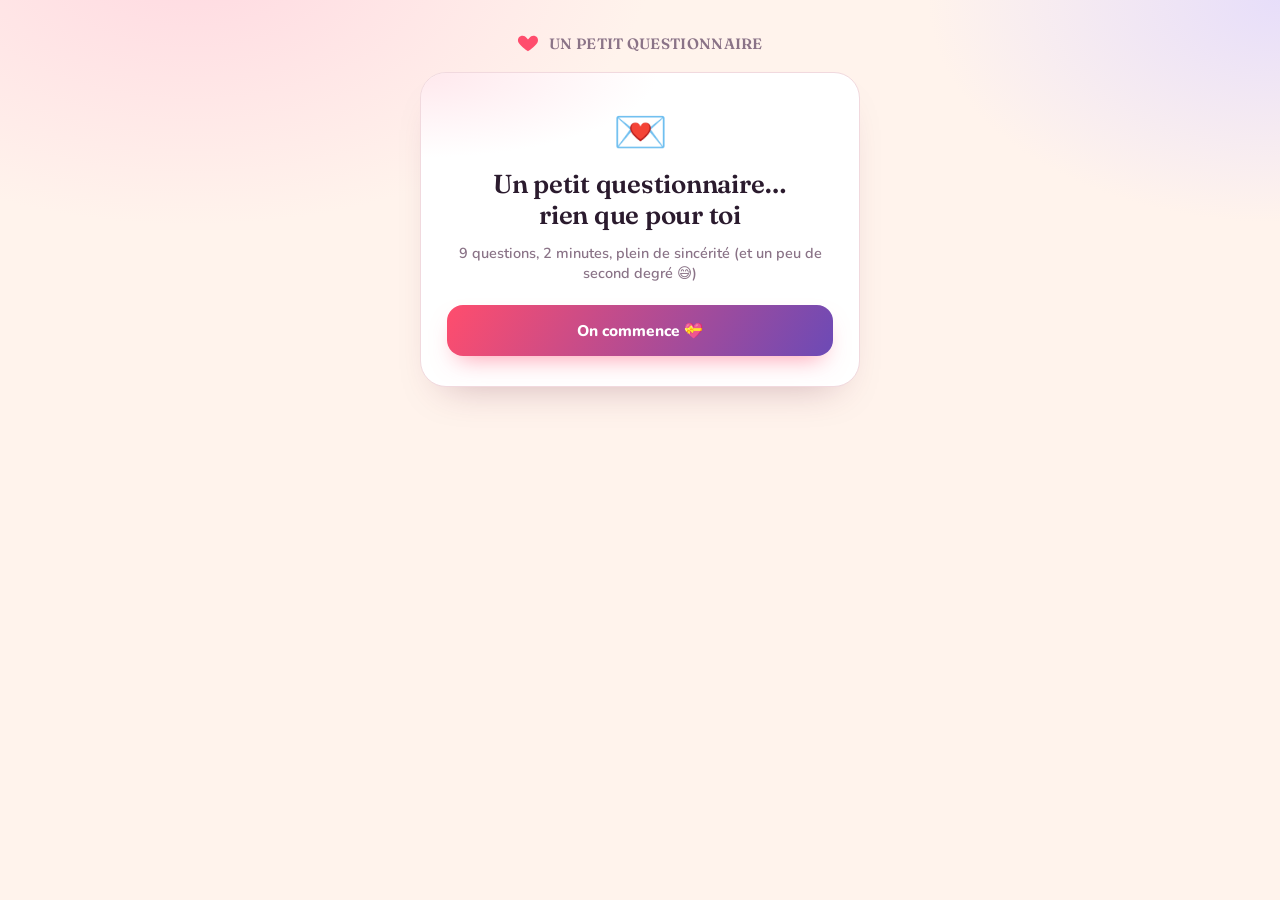
==== commit c4ce962d: "Remplace le site par le questionnaire et ajoute le déploiement GitHub Pages Le questionnaire est dés" ====
--- a/index.html
+++ b/index.html
@@ -1,506 +1,711 @@
 <!DOCTYPE html>
 <html lang="fr">
 <head>
-<meta charset="utf-8">
+<meta charset="UTF-8">
 <meta name="viewport" content="width=device-width, initial-scale=1, viewport-fit=cover">
-<title>Mystère Fragrances — Parfumerie d'ici et d'ailleurs · Tours</title>
-<meta name="description" content="Mystère Fragrances, parfumerie de niche au 42 avenue de Grammont à Tours. Parfums d'ici et d'ailleurs, extraits orientaux, diffuseurs et bougies. Conseil personnalisé, 5,0 ★ sur Google.">
-<meta name="theme-color" content="#08060a">
-<meta name="author" content="Mystère Fragrances">
-<link rel="canonical" href="https://mysterefragrances.fr/">
-
-<meta property="og:type" content="business.business">
-<meta property="og:site_name" content="Mystère Fragrances">
-<meta property="og:title" content="Mystère Fragrances — D'ici et d'ailleurs · Tours">
-<meta property="og:description" content="Parfumerie de niche au 42 avenue de Grammont, Tours. Extraits, orientaux, diffuseurs, bougies. Conseil personnalisé.">
-<meta property="og:image" content="assets/img/boutique-nuit.jpg">
-<meta property="og:locale" content="fr_FR">
-<meta name="twitter:card" content="summary_large_image">
-
-<link rel="icon" href="assets/img/favicon.svg" type="image/svg+xml">
-<link rel="apple-touch-icon" href="assets/img/favicon.svg">
-
+<title>Est-ce que je te plais ?</title>
+<meta name="description" content="Un petit questionnaire ludique en 9 questions.">
+<meta name="color-scheme" content="light dark">
 <link rel="preconnect" href="https://fonts.googleapis.com">
 <link rel="preconnect" href="https://fonts.gstatic.com" crossorigin>
-<link href="https://fonts.googleapis.com/css2?family=Cormorant+Garamond:ital,wght@0,300;0,400;0,500;0,600;1,300;1,400&family=Jost:wght@200;300;400;500;600&display=swap" rel="stylesheet">
-<link rel="stylesheet" href="assets/css/style.css">
-
-<script type="application/ld+json">
-{
-  "@context": "https://schema.org",
-  "@type": "PerfumeStore",
-  "name": "Mystère Fragrances",
-  "alternateName": "Mystère Fragrances — D'ici et d'ailleurs",
-  "description": "Parfumerie de niche à Tours : parfums d'ici et d'ailleurs, extraits, diffuseurs et bougies parfumées.",
-  "image": "assets/img/boutique-nuit.jpg",
-  "telephone": "+33963263393",
-  "address": {
-    "@type": "PostalAddress",
-    "streetAddress": "42 avenue de Grammont",
-    "postalCode": "37000",
-    "addressLocality": "Tours",
-    "addressCountry": "FR"
-  },
-  "sameAs": ["https://www.tiktok.com/@mysterefragrances.37"],
-  "aggregateRating": {
-    "@type": "AggregateRating",
-    "ratingValue": "5.0",
-    "reviewCount": "20",
-    "bestRating": "5"
-  },
-  "openingHoursSpecification": [
-    {"@type":"OpeningHoursSpecification","dayOfWeek":["Monday","Tuesday","Wednesday","Thursday","Friday","Saturday"],"opens":"10:30","closes":"13:30"},
-    {"@type":"OpeningHoursSpecification","dayOfWeek":["Monday","Tuesday","Wednesday","Thursday","Friday","Saturday"],"opens":"14:30","closes":"19:30"}
-  ]
-}
-</script>
+<link href="https://fonts.googleapis.com/css2?family=Fraunces:ital,opsz,wght@0,9..144,400;0,9..144,600;0,9..144,700;1,9..144,600&family=Nunito:wght@500;600;700;800&display=swap" rel="stylesheet">
+<style>
+  :root{
+    --bg:#FFF3EC;
+    --surface:#FFFFFF;
+    --surface-2:#FFE7EE;
+    --ink:#2B1B2E;
+    --muted:#8A7387;
+    --accent:#FF4D6D;
+    --accent-ink:#FFFFFF;
+    --accent-soft:#FFD9E1;
+    --accent-2:#6C4AB6;
+    --accent-2-soft:#E7DEFA;
+    --line:#F1D9DE;
+    --shadow: 0 20px 40px -24px rgba(107,32,60,0.35);
+  }
+  @media (prefers-color-scheme: dark){
+    :root:not([data-theme="light"]){
+      --bg:#1B1220;
+      --surface:#271A2E;
+      --surface-2:#33223C;
+      --ink:#F6EAF1;
+      --muted:#C0A7BA;
+      --accent:#FF6B87;
+      --accent-ink:#1B1220;
+      --accent-soft:#4A2A3A;
+      --accent-2:#B49CF0;
+      --accent-2-soft:#3B2E52;
+      --line:#3D2A42;
+      --shadow: 0 20px 40px -20px rgba(0,0,0,0.6);
+    }
+  }
+  :root[data-theme="dark"]{
+    --bg:#1B1220;
+    --surface:#271A2E;
+    --surface-2:#33223C;
+    --ink:#F6EAF1;
+    --muted:#C0A7BA;
+    --accent:#FF6B87;
+    --accent-ink:#1B1220;
+    --accent-soft:#4A2A3A;
+    --accent-2:#B49CF0;
+    --accent-2-soft:#3B2E52;
+    --line:#3D2A42;
+    --shadow: 0 20px 40px -20px rgba(0,0,0,0.6);
+  }
+
+  *{box-sizing:border-box;}
+  html,body{margin:0;padding:0;}
+  body{
+    background:
+      radial-gradient(60% 50% at 15% -5%, var(--accent-soft) 0%, transparent 60%),
+      radial-gradient(50% 45% at 100% 0%, var(--accent-2-soft) 0%, transparent 55%),
+      var(--bg);
+    color:var(--ink);
+    font-family:"Nunito",system-ui,sans-serif;
+    min-height:100vh;
+    display:flex;
+    justify-content:center;
+    padding-inline:16px;
+    padding-block:32px;
+  }
+  h1,h2,h3,.display{
+    font-family:"Fraunces",Georgia,serif;
+    font-weight:600;
+    text-wrap:balance;
+    letter-spacing:-0.01em;
+  }
+  .wrap{
+    width:100%;
+    max-width:440px;
+    display:flex;
+    flex-direction:column;
+    gap:18px;
+  }
+  .brand{
+    display:flex;
+    align-items:center;
+    gap:10px;
+    justify-content:center;
+    color:var(--accent);
+  }
+  .brand svg{width:22px;height:22px;flex:none;}
+  .brand span{
+    font-family:"Fraunces",serif;
+    font-weight:600;
+    font-size:15px;
+    letter-spacing:0.02em;
+    text-transform:uppercase;
+    color:var(--muted);
+  }
+  .progress{
+    display:flex;
+    align-items:center;
+    gap:10px;
+  }
+  .progress-track{
+    flex:1;
+    height:8px;
+    border-radius:99px;
+    background:var(--surface-2);
+    overflow:hidden;
+  }
+  .progress-fill{
+    height:100%;
+    border-radius:99px;
+    background:linear-gradient(90deg,var(--accent),var(--accent-2));
+    transition:width .5s cubic-bezier(.65,0,.35,1);
+  }
+  .progress-label{
+    font-size:12px;
+    font-weight:800;
+    color:var(--muted);
+    white-space:nowrap;
+    font-variant-numeric: tabular-nums;
+  }
+  .card{
+    background:var(--surface);
+    border:1px solid var(--line);
+    border-radius:26px;
+    padding:30px 26px;
+    box-shadow:var(--shadow);
+    position:relative;
+    overflow:hidden;
+  }
+  .card::before{
+    content:"";
+    position:absolute;
+    inset:0;
+    background:radial-gradient(120% 60% at 0% 0%, var(--accent-soft) 0%, transparent 45%);
+    opacity:.6;
+    pointer-events:none;
+  }
+  .card > *{position:relative;}
+  .eyebrow{
+    font-size:12px;
+    font-weight:800;
+    letter-spacing:.08em;
+    text-transform:uppercase;
+    color:var(--accent);
+    margin:0 0 8px;
+  }
+  .question{
+    font-size:26px;
+    line-height:1.2;
+    margin:0 0 18px;
+  }
+  .sub{
+    color:var(--muted);
+    font-size:14.5px;
+    font-weight:600;
+    margin:-10px 0 18px;
+  }
+  .options{
+    display:flex;
+    flex-direction:column;
+    gap:10px;
+  }
+  .opt{
+    display:flex;
+    align-items:center;
+    gap:12px;
+    text-align:left;
+    width:100%;
+    padding:14px 16px;
+    border-radius:16px;
+    border:1.5px solid var(--line);
+    background:var(--surface);
+    color:var(--ink);
+    font-family:inherit;
+    font-size:15px;
+    font-weight:700;
+    cursor:pointer;
+    transition:border-color .15s, background .15s, transform .1s;
+  }
+  .opt:hover{border-color:var(--accent);background:var(--accent-soft);}
+  .opt:active{transform:scale(.98);}
+  .opt.big{
+    justify-content:center;
+    font-size:16px;
+    padding:16px;
+  }
+  .opt .tick{
+    flex:none;
+    width:20px;height:20px;
+    border-radius:6px;
+    border:2px solid var(--line);
+    display:flex;align-items:center;justify-content:center;
+    transition:border-color .15s, background .15s;
+  }
+  .opt.checked{border-color:var(--accent);background:var(--accent-soft);}
+  .opt.checked .tick{background:var(--accent);border-color:var(--accent);}
+  .opt .tick svg{width:12px;height:12px;opacity:0;transition:opacity .1s;}
+  .opt.checked .tick svg{opacity:1;}
+
+  .btn{
+    appearance:none;
+    border:none;
+    border-radius:16px;
+    padding:15px 20px;
+    font-family:inherit;
+    font-weight:800;
+    font-size:15.5px;
+    cursor:pointer;
+    width:100%;
+    transition:transform .1s, opacity .15s, box-shadow .15s;
+  }
+  .btn:active{transform:scale(.98);}
+  .btn-primary{
+    background:linear-gradient(120deg,var(--accent),var(--accent-2));
+    color:#fff;
+    box-shadow:0 12px 24px -10px rgba(255,77,109,.55);
+  }
+  .btn-primary:disabled{opacity:.45;cursor:not-allowed;box-shadow:none;}
+  .btn-ghost{
+    background:transparent;
+    color:var(--muted);
+    border:1.5px solid var(--line);
+  }
+  .row-actions{
+    display:flex;
+    flex-direction:column;
+    gap:10px;
+    margin-top:22px;
+  }
+
+  .reply-box{
+    background:var(--accent-2-soft);
+    border-radius:18px;
+    padding:18px 18px;
+    font-size:16px;
+    font-weight:700;
+    line-height:1.45;
+    color:var(--ink);
+    margin-bottom:20px;
+  }
+
+  .scale-value{
+    font-family:"Fraunces",serif;
+    font-size:56px;
+    font-weight:700;
+    text-align:center;
+    color:var(--accent);
+    line-height:1;
+    margin:6px 0 4px;
+    font-variant-numeric: tabular-nums;
+  }
+  .scale-value span{font-size:22px;color:var(--muted);font-weight:700;}
+  input[type=range]{
+    width:100%;
+    margin:18px 0 6px;
+    accent-color:var(--accent);
+    height:6px;
+  }
+  .scale-labels{
+    display:flex;
+    justify-content:space-between;
+    font-size:12px;
+    color:var(--muted);
+    font-weight:700;
+  }
+
+  textarea{
+    width:100%;
+    min-height:120px;
+    border-radius:16px;
+    border:1.5px solid var(--line);
+    background:var(--surface);
+    color:var(--ink);
+    font-family:inherit;
+    font-size:15px;
+    padding:14px;
+    resize:vertical;
+  }
+  textarea:focus{outline:2px solid var(--accent);outline-offset:1px;}
+
+  .center-emoji{font-size:44px;text-align:center;margin-bottom:6px;}
+
+  .recap{
+    display:flex;
+    flex-direction:column;
+    gap:12px;
+    margin:18px 0 6px;
+  }
+  .recap-item{
+    border:1.5px solid var(--line);
+    border-radius:14px;
+    padding:12px 14px;
+  }
+  .recap-q{
+    font-size:11.5px;
+    font-weight:800;
+    text-transform:uppercase;
+    letter-spacing:.04em;
+    color:var(--accent-2);
+    margin-bottom:4px;
+  }
+  .recap-a{font-size:14.5px;font-weight:700;}
+
+  .toast{
+    position:fixed;
+    left:50%;
+    bottom:24px;
+    transform:translate(-50%,0);
+    background:var(--ink);
+    color:var(--bg);
+    padding:10px 18px;
+    border-radius:99px;
+    font-size:13.5px;
+    font-weight:700;
+    opacity:0;
+    pointer-events:none;
+    transition:opacity .2s, transform .2s;
+    z-index:10;
+  }
+  .toast.show{opacity:1;transform:translate(-50%,-6px);}
+
+  @keyframes fadeSlide{
+    from{opacity:0;transform:translateY(10px);}
+    to{opacity:1;transform:translateY(0);}
+  }
+  .fade-in{animation:fadeSlide .35s cubic-bezier(.2,.8,.2,1) both;}
+
+  @media (prefers-reduced-motion: reduce){
+    .fade-in{animation:none;}
+    .progress-fill{transition:none;}
+  }
+
+  a.btn-primary{display:block;text-align:center;text-decoration:none;box-sizing:border-box;}
+</style>
 </head>
 <body>
 
-<!-- ═══════════════ VOILE D'OUVERTURE ═══════════════ -->
-<div class="veil" id="veil" aria-hidden="true">
-  <div class="veil__inner">
-    <svg class="veil__mark" viewBox="0 0 64 64" aria-hidden="true"><use href="#flacon"></use></svg>
-    <div class="veil__word" aria-hidden="true">
-      <span>M</span><span>Y</span><span>S</span><span>T</span><span>È</span><span>R</span><span>E</span>
-    </div>
-    <div class="veil__bar"><i></i></div>
+<div class="wrap">
+  <div class="brand">
+    <svg viewBox="0 0 24 24" fill="currentColor"><path d="M12 21s-7.5-4.6-10.2-9.2C.1 8.7 1.4 5 5 4.1c2.1-.5 4.1.4 5.3 2.1L12 8.1l1.7-1.9c1.2-1.7 3.2-2.6 5.3-2.1C22.6 5 23.9 8.7 22.2 11.8 19.5 16.4 12 21 12 21z"/></svg>
+    <span>un petit questionnaire</span>
   </div>
+  <div class="progress" id="progressRow">
+    <div class="progress-track"><div class="progress-fill" id="progressFill" style="width:0%"></div></div>
+    <div class="progress-label" id="progressLabel">0/9</div>
+  </div>
+  <div id="stage"></div>
 </div>
-
-<!-- ═══════════════ SYMBOLES SVG ═══════════════ -->
-<svg width="0" height="0" style="position:absolute" aria-hidden="true" focusable="false">
-  <symbol id="flacon" viewBox="0 0 64 64">
-    <g fill="none" stroke="currentColor" stroke-width="1.6" stroke-linecap="round" stroke-linejoin="round">
-      <path d="M24 26h16a9 9 0 0 1 9 9v11a9 9 0 0 1-9 9H24a9 9 0 0 1-9-9V35a9 9 0 0 1 9-9Z"/>
-      <path d="M28 26v-5h8v5"/>
-      <path d="M36 21h6a4 4 0 0 1 4 4v2"/>
-      <circle cx="52" cy="22" r="5"/>
-      <path d="M22 40c2.6-3.2 6-4.8 10-4.8s7.4 1.6 10 4.8"/>
-      <path d="M9 47c-3-2-4.5-5-4.5-9M55 47c3-2 4.5-5 4.5-9"/>
-    </g>
-  </symbol>
-  <symbol id="i-phone" viewBox="0 0 24 24"><path fill="none" stroke="currentColor" stroke-width="1.5" stroke-linecap="round" stroke-linejoin="round" d="M6.6 3.5h3l1.6 4-2 1.4a12.4 12.4 0 0 0 5.9 5.9l1.4-2 4 1.6v3a2 2 0 0 1-2.2 2A16.9 16.9 0 0 1 4.6 5.7a2 2 0 0 1 2-2.2Z"/></symbol>
-  <symbol id="i-pin" viewBox="0 0 24 24"><g fill="none" stroke="currentColor" stroke-width="1.5" stroke-linecap="round" stroke-linejoin="round"><path d="M12 21s7-6.1 7-11a7 7 0 1 0-14 0c0 4.9 7 11 7 11Z"/><circle cx="12" cy="10" r="2.6"/></g></symbol>
-  <symbol id="i-clock" viewBox="0 0 24 24"><g fill="none" stroke="currentColor" stroke-width="1.5" stroke-linecap="round" stroke-linejoin="round"><circle cx="12" cy="12" r="8.5"/><path d="M12 7.2V12l3.2 2"/></g></symbol>
-  <symbol id="i-tiktok" viewBox="0 0 24 24"><path fill="currentColor" d="M16.8 2h-2.9v13.2a2.6 2.6 0 1 1-2.2-2.6v-3a5.6 5.6 0 1 0 5.1 5.6V9.1a6.6 6.6 0 0 0 3.8 1.2V7.4a3.8 3.8 0 0 1-3.8-3.8V2Z"/></symbol>
-  <symbol id="i-star" viewBox="0 0 24 24"><path fill="currentColor" d="m12 17.6-5.3 3 1.2-6-4.4-4.2 6-.8L12 4l2.5 5.6 6 .8-4.4 4.2 1.2 6Z"/></symbol>
-</svg>
-
-<!-- ═══════════════ CURSEUR ═══════════════ -->
-<div class="cursor" id="cursor" aria-hidden="true"><span class="cursor__dot"></span><span class="cursor__ring"></span></div>
-
-<!-- ═══════════════ NAVIGATION ═══════════════ -->
-<div class="progress" id="progress" aria-hidden="true"></div>
-<header class="nav" id="nav">
-  <a class="nav__brand" href="#top" data-cursor="link">
-    <svg class="nav__mark" viewBox="0 0 64 64" aria-hidden="true"><use href="#flacon"></use></svg>
-    <span class="nav__name">Mystère<em>Fragrances</em></span>
-  </a>
-  <nav class="nav__links" aria-label="Navigation principale">
-    <a href="#essence" data-cursor="link">L'Essence</a>
-    <a href="#cercle" data-cursor="link">Le Cercle</a>
-    <a href="#pyramide" data-cursor="link">Pyramide</a>
-    <a href="#boutique" data-cursor="link">La Boutique</a>
-    <a href="#visite" data-cursor="link">Nous trouver</a>
-  </nav>
-  <a class="nav__cta magnetic" href="tel:+33963263393" data-cursor="link">
-    <svg viewBox="0 0 24 24" aria-hidden="true"><use href="#i-phone"></use></svg>
-    <span>09 63 26 33 93</span>
-  </a>
-  <button class="nav__burger" id="burger" aria-label="Ouvrir le menu" aria-expanded="false"><i></i><i></i></button>
-</header>
-
-<div class="drawer" id="drawer" aria-hidden="true">
-  <nav aria-label="Navigation mobile">
-    <a href="#essence"><span>01</span>L'Essence</a>
-    <a href="#cercle"><span>02</span>Le Cercle</a>
-    <a href="#pyramide"><span>03</span>Pyramide olfactive</a>
-    <a href="#boutique"><span>04</span>La Boutique</a>
-    <a href="#avis"><span>05</span>Avis</a>
-    <a href="#visite"><span>06</span>Nous trouver</a>
-  </nav>
-  <div class="drawer__foot">
-    <a href="tel:+33963263393">09 63 26 33 93</a>
-    <a href="https://www.tiktok.com/@mysterefragrances.37" target="_blank" rel="noopener">@mysterefragrances.37</a>
-  </div>
-</div>
-
-<main id="top">
-
-<!-- ═══════════════ HÉRO ═══════════════ -->
-<section class="hero" id="hero">
-  <div class="hero__media" data-parallax="0.22">
-    <img src="assets/img/boutique-nuit.jpg" alt="La devanture illuminée de Mystère Fragrances, avenue de Grammont à Tours, à la nuit tombée" fetchpriority="high">
-  </div>
-  <div class="hero__scrim"></div>
-  <canvas class="hero__dust" id="dust" aria-hidden="true"></canvas>
-
-  <div class="hero__body">
-    <p class="kicker reveal" data-delay="0">Parfumerie · Tours · Avenue de Grammont</p>
-    <h1 class="hero__title">
-      <span class="line"><span class="word" data-split>Mystère</span></span>
-      <span class="line"><em class="word" data-split>Fragrances</em></span>
-    </h1>
-    <p class="hero__rule reveal" data-delay="240"><i></i><span>D'ici et d'ailleurs</span><i></i></p>
-    <p class="hero__lede reveal" data-delay="320">
-      Une adresse confidentielle au cœur de Tours, où les extraits d'Orient
-      croisent les signatures françaises. On y entre pour un flacon,
-      on en ressort avec un sillage.
-    </p>
-    <div class="hero__acts reveal" data-delay="420">
-      <a class="btn btn--gold magnetic" href="#cercle" data-cursor="link"><span>Découvrir le cercle</span></a>
-      <a class="btn btn--ghost magnetic" href="#visite" data-cursor="link"><span>Venir nous voir</span></a>
-    </div>
-    <div class="hero__note reveal" data-delay="520">
-      <span class="stars" aria-label="Note de 5 sur 5">
-        <svg viewBox="0 0 24 24"><use href="#i-star"></use></svg><svg viewBox="0 0 24 24"><use href="#i-star"></use></svg><svg viewBox="0 0 24 24"><use href="#i-star"></use></svg><svg viewBox="0 0 24 24"><use href="#i-star"></use></svg><svg viewBox="0 0 24 24"><use href="#i-star"></use></svg>
-      </span>
-      <strong>5,0</strong> · 20 avis Google
-    </div>
-  </div>
-
-  <a class="hero__scroll" href="#essence" aria-label="Faire défiler"><i></i><span>Défiler</span></a>
-</section>
-
-<!-- ═══════════════ BANDEAU DÉFILANT ═══════════════ -->
-<div class="ticker" aria-hidden="true">
-  <div class="ticker__track">
-    <span>Extraits de parfum</span><b>◆</b><span>Orientaux</span><b>◆</b><span>Eaux de parfum</span><b>◆</b>
-    <span>Diffuseurs à bâtonnets</span><b>◆</b><span>Bougies parfumées</span><b>◆</b><span>Brumes de linge</span><b>◆</b>
-    <span>Coffrets cadeaux</span><b>◆</b><span>Conseil personnalisé</span><b>◆</b>
-    <span>Extraits de parfum</span><b>◆</b><span>Orientaux</span><b>◆</b><span>Eaux de parfum</span><b>◆</b>
-    <span>Diffuseurs à bâtonnets</span><b>◆</b><span>Bougies parfumées</span><b>◆</b><span>Brumes de linge</span><b>◆</b>
-    <span>Coffrets cadeaux</span><b>◆</b><span>Conseil personnalisé</span><b>◆</b>
-  </div>
-</div>
-
-<!-- ═══════════════ L'ESSENCE ═══════════════ -->
-<section class="essence" id="essence">
-  <div class="essence__grid">
-    <div class="essence__visual">
-      <figure class="frame reveal-mask" data-parallax="0.08">
-        <img src="assets/img/interieur-rayons.jpg" alt="Les rayonnages clairs de la boutique, alignant flacons et coffrets">
-      </figure>
-      <figure class="frame frame--float reveal-mask" data-delay="180" data-parallax="-0.06">
-        <img src="assets/img/interieur-diffuseurs.jpg" alt="Un mur de diffuseurs, bougies et eaux de parfum en boutique">
-      </figure>
-      <span class="essence__seal" aria-hidden="true">
-        <svg viewBox="0 0 64 64"><use href="#flacon"></use></svg>
-      </span>
-    </div>
-
-    <div class="essence__text">
-      <p class="eyebrow reveal">01 — L'Essence</p>
-      <h2 class="h2 reveal" data-delay="80">Deux mots sur<br><em>l'enseigne</em></h2>
-      <p class="lead reveal" data-delay="160">
-        « D'ici et d'ailleurs » n'est pas une formule. C'est la manière
-        dont la boutique est composée : d'un côté la tradition française,
-        ses hespéridés nets et ses fleurs blanches ; de l'autre l'Orient,
-        ses ouds, ses ambres, ses vanilles épaisses.
-      </p>
-      <p class="reveal" data-delay="220">
-        Au 42 avenue de Grammont, les étagères claires laissent respirer les flacons.
-        On vous tend une touche, on écoute, on affine. Rien n'est vendu à la hâte&nbsp;:
-        un parfum se choisit sur la peau, après quelques minutes de silence.
-      </p>
-
-      <ul class="pills reveal" data-delay="280">
-        <li>Parfums de niche</li><li>Extraits orientaux</li><li>Diffuseurs</li>
-        <li>Bougies</li><li>Coffrets</li><li>Tous les budgets</li>
-      </ul>
-
-      <div class="stats">
-        <div class="stat reveal" data-delay="320"><b data-count="5" data-decimals="1">0</b><span>Note Google</span></div>
-        <div class="stat reveal" data-delay="380"><b data-count="20">0</b><span>Avis clients</span></div>
-        <div class="stat reveal" data-delay="440"><b data-count="6">0</b><span>Jours d'ouverture</span></div>
-      </div>
-    </div>
-  </div>
-</section>
-
-<!-- ═══════════════ LE CERCLE (carrousel 3D) ═══════════════ -->
-<section class="cercle" id="cercle">
-  <div class="cercle__head">
-    <p class="eyebrow reveal">02 — Le Cercle</p>
-    <h2 class="h2 reveal" data-delay="80">Le cercle des <em>fragrances</em></h2>
-    <p class="sub reveal" data-delay="140">
-      Quelques pièces photographiées dans la boutique. Faites tourner le cercle —
-      glissez, cliquez, ou laissez-le dériver.
-    </p>
-  </div>
-
-  <div class="stage" id="stage" data-cursor="drag">
-    <div class="stage__glow" aria-hidden="true"></div>
-    <div class="ring" id="ring">
-      <!-- articles injectés en JS depuis data-* pour garder le markup lisible -->
-    </div>
-    <button class="stage__nav stage__nav--prev magnetic" id="ringPrev" aria-label="Fragrance précédente"><i></i></button>
-    <button class="stage__nav stage__nav--next magnetic" id="ringNext" aria-label="Fragrance suivante"><i></i></button>
-  </div>
-
-  <div class="cercle__caption" id="ringCaption" aria-live="polite">
-    <p class="cercle__family"></p>
-    <h3 class="cercle__name"></h3>
-    <p class="cercle__desc"></p>
-    <ul class="cercle__notes"></ul>
-  </div>
-
-  <div class="cercle__dots" id="ringDots" role="tablist" aria-label="Choisir une fragrance"></div>
-
-  <p class="disclaimer reveal">
-    Sélection photographiée en boutique, à titre d'illustration. Les familles et
-    impressions décrites sont notre lecture, pas une fiche technique — et les
-    références évoluent au fil des arrivages.
-    <a href="tel:+33963263393">Appelez-nous</a> pour vérifier une disponibilité.
-  </p>
-</section>
-
-<!-- ═══════════════ PYRAMIDE OLFACTIVE ═══════════════ -->
-<section class="pyramide" id="pyramide">
-  <div class="pyramide__inner">
-    <div class="pyramide__text">
-      <p class="eyebrow reveal">03 — Comprendre</p>
-      <h2 class="h2 reveal" data-delay="80">Anatomie d'un <em>sillage</em></h2>
-      <p class="lead reveal" data-delay="140">
-        Un parfum ne se lit pas d'un bloc : il se déplie. Trois temps se succèdent
-        sur la peau, du plus volatil au plus tenace. Survolez chaque étage.
-      </p>
-
-      <div class="layers" id="layers">
-        <button class="layer is-active" data-layer="tete" aria-expanded="true">
-          <span class="layer__idx">I</span>
-          <span class="layer__body">
-            <b>Notes de tête</b>
-            <em>Les 15 premières minutes</em>
-            <p>La première impression, vive et fugace. Agrumes, aromates, notes vertes et pétillantes qui s'évaporent vite.</p>
-          </span>
-        </button>
-        <button class="layer" data-layer="coeur" aria-expanded="false">
-          <span class="layer__idx">II</span>
-          <span class="layer__body">
-            <b>Notes de cœur</b>
-            <em>De 20 minutes à 2 heures</em>
-            <p>Le caractère du parfum. Fleurs, épices, fruits : c'est là que la composition prend son visage.</p>
-          </span>
-        </button>
-        <button class="layer" data-layer="fond" aria-expanded="false">
-          <span class="layer__idx">III</span>
-          <span class="layer__body">
-            <b>Notes de fond</b>
-            <em>Plusieurs heures durant</em>
-            <p>La trace que l'on laisse derrière soi. Bois, oud, ambre, musc, vanille — la mémoire du parfum.</p>
-          </span>
-        </button>
-      </div>
-    </div>
-
-    <div class="pyramide__figure" aria-hidden="true">
-      <svg class="pyr" viewBox="0 0 320 300" id="pyr">
-        <defs>
-          <linearGradient id="gTete" x1="0" y1="0" x2="1" y2="1">
-            <stop offset="0" stop-color="#ffe9a8"/><stop offset="1" stop-color="#d9a94b"/>
-          </linearGradient>
-          <linearGradient id="gCoeur" x1="0" y1="0" x2="1" y2="1">
-            <stop offset="0" stop-color="#ff8ad8"/><stop offset="1" stop-color="#b3239a"/>
-          </linearGradient>
-          <linearGradient id="gFond" x1="0" y1="0" x2="1" y2="1">
-            <stop offset="0" stop-color="#8a5cd6"/><stop offset="1" stop-color="#3a1a55"/>
-          </linearGradient>
-        </defs>
-        <g class="pyr__g">
-          <path class="pyr__face" data-face="fond"  d="M20 268h280L246 196H74Z"  fill="url(#gFond)"/>
-          <path class="pyr__face" data-face="coeur" d="M74 188h172l-40-72H114Z"  fill="url(#gCoeur)"/>
-          <path class="pyr__face" data-face="tete"  d="M114 108h92L160 22Z"       fill="url(#gTete)"/>
-        </g>
-        <g class="pyr__labels" fill="currentColor" font-size="11" letter-spacing="3">
-          <text x="160" y="99"  text-anchor="middle" data-face="tete">TÊTE</text>
-          <text x="160" y="170" text-anchor="middle" data-face="coeur">CŒUR</text>
-          <text x="160" y="246" text-anchor="middle" data-face="fond">FOND</text>
-        </g>
-      </svg>
-      <div class="pyr__wisps"><i></i><i></i><i></i><i></i><i></i></div>
-    </div>
-  </div>
-</section>
-
-<!-- ═══════════════ LA BOUTIQUE ═══════════════ -->
-<section class="boutique" id="boutique">
-  <div class="boutique__head">
-    <p class="eyebrow reveal">04 — La Boutique</p>
-    <h2 class="h2 reveal" data-delay="80">42, avenue de <em>Grammont</em></h2>
-    <p class="sub reveal" data-delay="140">Une vitrine rose au milieu de la pierre tourangelle. Poussez la porte.</p>
-  </div>
-
-  <div class="mosaic">
-    <figure class="tile tile--tall reveal-mask" data-lightbox data-cursor="zoom">
-      <img src="assets/img/boutique-nuit.jpg" alt="La devanture éclairée de nuit, guirlandes et vitrine garnie">
-      <figcaption>La devanture, à la nuit tombée</figcaption>
-    </figure>
-    <figure class="tile reveal-mask" data-delay="90" data-lightbox data-cursor="zoom">
-      <img src="assets/img/boutique-jour.jpg" alt="L'enseigne rose Mystère Fragrances, d'ici et d'ailleurs, en plein jour">
-      <figcaption>L'enseigne, avenue de Grammont</figcaption>
-    </figure>
-    <figure class="tile reveal-mask" data-delay="160" data-lightbox data-cursor="zoom">
-      <img src="assets/img/interieur-rayons.jpg" alt="L'angle des rayonnages, flacons alignés sur des étagères blanches">
-      <figcaption>L'angle des flacons</figcaption>
-    </figure>
-    <figure class="tile tile--wide reveal-mask" data-delay="230" data-lightbox data-cursor="zoom">
-      <img src="assets/img/interieur-diffuseurs.jpg" alt="Mur de diffuseurs, bougies et eaux de parfum devant les lattes de bois">
-      <figcaption>Diffuseurs, bougies &amp; brumes</figcaption>
-    </figure>
-  </div>
-</section>
-
-<!-- ═══════════════ AVIS ═══════════════ -->
-<section class="avis" id="avis">
-  <div class="avis__inner">
-    <div class="avis__score reveal">
-      <b>5,0</b>
-      <span class="stars" aria-label="5 étoiles sur 5">
-        <svg viewBox="0 0 24 24"><use href="#i-star"></use></svg><svg viewBox="0 0 24 24"><use href="#i-star"></use></svg><svg viewBox="0 0 24 24"><use href="#i-star"></use></svg><svg viewBox="0 0 24 24"><use href="#i-star"></use></svg><svg viewBox="0 0 24 24"><use href="#i-star"></use></svg>
-      </span>
-      <em>20 avis Google</em>
-    </div>
-    <div class="avis__quotes">
-      <blockquote class="reveal" data-delay="100">
-        <p>« Les visiteurs disent que l'équipe est accueillante et de très bon conseil. »</p>
-        <cite>Synthèse des avis — Google</cite>
-      </blockquote>
-      <blockquote class="reveal" data-delay="200">
-        <p>« Les clients soulignent la grande variété de parfums de qualité pour tous les budgets. »</p>
-        <cite>Synthèse des avis — Google</cite>
-      </blockquote>
-    </div>
-  </div>
-</section>
-
-<!-- ═══════════════ VISITE / CONTACT ═══════════════ -->
-<section class="visite" id="visite">
-  <div class="visite__head">
-    <p class="eyebrow reveal">05 — Nous trouver</p>
-    <h2 class="h2 reveal" data-delay="80">Venez <em>sentir</em></h2>
-    <p class="sub reveal" data-delay="140">
-      Le parfum ne se choisit pas derrière un écran. Passez, on vous fera essayer.
-    </p>
-  </div>
-
-  <div class="visite__grid">
-
-    <article class="card card--hours reveal">
-      <header class="card__top">
-        <svg class="card__ico" viewBox="0 0 24 24" aria-hidden="true"><use href="#i-clock"></use></svg>
-        <h3>Horaires</h3>
-        <span class="badge" id="openBadge" data-cursor="link"><i></i><span>—</span></span>
-      </header>
-      <table class="hours" id="hours">
-        <tbody>
-          <tr data-day="1"><th scope="row">Lundi</th><td>10:30 – 13:30<i>·</i>14:30 – 19:30</td></tr>
-          <tr data-day="2"><th scope="row">Mardi</th><td>10:30 – 13:30<i>·</i>14:30 – 19:30</td></tr>
-          <tr data-day="3"><th scope="row">Mercredi</th><td>10:30 – 13:30<i>·</i>14:30 – 19:30</td></tr>
-          <tr data-day="4"><th scope="row">Jeudi</th><td>10:30 – 13:30<i>·</i>14:30 – 19:30</td></tr>
-          <tr data-day="5"><th scope="row">Vendredi</th><td>10:30 – 13:30<i>·</i>14:30 – 19:30</td></tr>
-          <tr data-day="6"><th scope="row">Samedi</th><td>10:30 – 13:30<i>·</i>14:30 – 19:30</td></tr>
-          <tr data-day="0" class="is-closed"><th scope="row">Dimanche</th><td>Fermé</td></tr>
-        </tbody>
-      </table>
-      <p class="card__foot">Fermeture méridienne de 13:30 à 14:30.</p>
-    </article>
-
-    <article class="card card--contact reveal" data-delay="100">
-      <header class="card__top">
-        <svg class="card__ico" viewBox="0 0 24 24" aria-hidden="true"><use href="#i-pin"></use></svg>
-        <h3>L'adresse</h3>
-      </header>
-      <address>
-        <span class="addr">42 avenue de Grammont</span>
-        <span class="addr">37000 Tours</span>
-      </address>
-      <div class="card__links">
-        <a class="line-link magnetic" href="https://www.google.com/maps/search/?api=1&query=Myst%C3%A8re+Fragrances+42+Avenue+de+Grammont+37000+Tours" target="_blank" rel="noopener" data-cursor="link">
-          <svg viewBox="0 0 24 24" aria-hidden="true"><use href="#i-pin"></use></svg>
-          <span>Ouvrir dans Google Maps</span>
-        </a>
-        <a class="line-link magnetic" href="tel:+33963263393" data-cursor="link">
-          <svg viewBox="0 0 24 24" aria-hidden="true"><use href="#i-phone"></use></svg>
-          <span>09 63 26 33 93</span>
-        </a>
-        <a class="line-link magnetic" href="https://www.tiktok.com/@mysterefragrances.37" target="_blank" rel="noopener" data-cursor="link">
-          <svg viewBox="0 0 24 24" aria-hidden="true"><use href="#i-tiktok"></use></svg>
-          <span>@mysterefragrances.37</span>
-        </a>
-      </div>
-    </article>
-
-    <article class="card card--map reveal" data-delay="180">
-      <a class="map" href="https://www.google.com/maps/search/?api=1&query=Myst%C3%A8re+Fragrances+42+Avenue+de+Grammont+37000+Tours" target="_blank" rel="noopener" data-cursor="link" aria-label="Voir Mystère Fragrances sur Google Maps">
-        <span class="map__grid" aria-hidden="true"></span>
-        <span class="map__road map__road--v" aria-hidden="true"></span>
-        <span class="map__road map__road--h" aria-hidden="true"></span>
-        <span class="map__pin" aria-hidden="true"><svg viewBox="0 0 24 24"><use href="#i-pin"></use></svg></span>
-        <span class="map__label">
-          <b>Mystère Fragrances</b>
-          <em>42 av. de Grammont · Tours</em>
-        </span>
-      </a>
-    </article>
-
-  </div>
-</section>
-
-<!-- ═══════════════ TIKTOK ═══════════════ -->
-<section class="social">
-  <a class="social__card magnetic" href="https://www.tiktok.com/@mysterefragrances.37" target="_blank" rel="noopener" data-cursor="link">
-    <svg class="social__ico" viewBox="0 0 24 24" aria-hidden="true"><use href="#i-tiktok"></use></svg>
-    <span class="social__txt">
-      <b>Les arrivages, en vidéo</b>
-      <em>@mysterefragrances.37 sur TikTok</em>
-    </span>
-    <span class="social__arrow" aria-hidden="true">↗</span>
-  </a>
-</section>
-
-</main>
-
-<!-- ═══════════════ PIED DE PAGE ═══════════════ -->
-<footer class="foot">
-  <div class="foot__top">
-    <div class="foot__brand">
-      <svg class="foot__mark" viewBox="0 0 64 64" aria-hidden="true"><use href="#flacon"></use></svg>
-      <p class="foot__name">Mystère Fragrances</p>
-      <p class="foot__tag">D'ici et d'ailleurs</p>
-    </div>
-    <div class="foot__col">
-      <h4>La boutique</h4>
-      <p>42 avenue de Grammont<br>37000 Tours</p>
-      <p>Lundi – Samedi<br>10:30 – 13:30 · 14:30 – 19:30</p>
-    </div>
-    <div class="foot__col">
-      <h4>Nous joindre</h4>
-      <p><a href="tel:+33963263393">09 63 26 33 93</a></p>
-      <p><a href="https://www.tiktok.com/@mysterefragrances.37" target="_blank" rel="noopener">@mysterefragrances.37</a></p>
-      <p><a href="https://www.google.com/maps/search/?api=1&query=Myst%C3%A8re+Fragrances+42+Avenue+de+Grammont+37000+Tours" target="_blank" rel="noopener">Itinéraire</a></p>
-    </div>
-    <div class="foot__col">
-      <h4>Aller à</h4>
-      <p><a href="#essence">L'Essence</a></p>
-      <p><a href="#cercle">Le Cercle</a></p>
-      <p><a href="#boutique">La Boutique</a></p>
-      <p><a href="#visite">Nous trouver</a></p>
-    </div>
-  </div>
-  <div class="foot__bar">
-    <p>© <span id="year">2026</span> Mystère Fragrances — Tours</p>
-    <p class="foot__ps">Photographies prises en boutique.</p>
-  </div>
-</footer>
-
-<!-- ═══════════════ LIGHTBOX ═══════════════ -->
-<div class="lightbox" id="lightbox" aria-hidden="true" role="dialog" aria-modal="true" aria-label="Photo agrandie">
-  <button class="lightbox__close" id="lbClose" aria-label="Fermer">✕</button>
-  <figure><img id="lbImg" src="" alt=""><figcaption id="lbCap"></figcaption></figure>
-</div>
-
-<script src="assets/js/main.js" defer></script>
+<div class="toast" id="toast"></div>
+
+<script>
+(function(){
+  "use strict";
+
+  var TOTAL_Q = 9;
+
+  var relationReplies = {
+    unsure: "Un proverbe chinois dit : si la montagne bloque la route, fonce et croise les doigts 💀",
+    sexfriend: "😂😂 sérieux, audacieux… mais j'aime l'audace, donc viens en fait",
+    friend: "Je fonce vers la friend zone, je t'appelle de là-bas 🏎",
+    serious: "Je vois que madame a du goût. Je ne peux pas te promettre de tout te donner, mais seulement d'essayer",
+    perfect: "🤣🤣 t'es dans quel monde… mais bon, parfait, c'est comme ça qu'on m'appelle",
+    busride: "Bon choix : avec moi tu vas te retrouver dans des situations improbables, et découvrir quelqu'un de profondément étrange… mais attachant, à tester",
+    soulmate: "Pas mal, du goût pour les bonnes choses. Je pense être capable de te soutenir et de te faire avancer sans t'étouffer. Si c'est ce que tu veux, je sais pas où on ira, mais on ira loin"
+  };
+
+  var relationOptions = [
+    {id:"unsure", label:"Je sais pas, t'es relou et tu me mets mal à l'aise"},
+    {id:"sexfriend", label:"Sex friend"},
+    {id:"friend", label:"Amie uniquement"},
+    {id:"serious", label:"Relation sérieuse"},
+    {id:"perfect", label:"Relation parfaite"},
+    {id:"busride", label:"Fou du bus"},
+    {id:"soulmate", label:"Être ton âme sœur et entreprendre ensemble"}
+  ];
+
+  var likeOptions = [
+    "Soirée chill",
+    "Airbnb ambiance Netflix",
+    "Grosse teuf puis dodo à l'Airbnb",
+    "Faire de la moto derrière moi",
+    "Petit ciné",
+    "Rien, casse-toi t'es chelou",
+    "Karting",
+    "Petite balade avec discussion de merde"
+  ];
+
+  var state = {
+    plait: null,
+    relation: null,
+    likes: [],
+    noteprestation: 5,
+    noteboite: 5,
+    noteattirance: 5,
+    notesortir: 5,
+    hommeideal: "",
+    aime: null
+  };
+
+  var stage = document.getElementById("stage");
+  var progressRow = document.getElementById("progressRow");
+  var progressFill = document.getElementById("progressFill");
+  var progressLabel = document.getElementById("progressLabel");
+  var toastEl = document.getElementById("toast");
+  var toastTimer = null;
+
+  function esc(s){
+    return String(s).replace(/[&<>"']/g, function(c){
+      return {"&":"&amp;","<":"&lt;",">":"&gt;",'"':"&quot;","'":"&#39;"}[c];
+    });
+  }
+
+  function showToast(msg){
+    toastEl.textContent = msg;
+    toastEl.classList.add("show");
+    clearTimeout(toastTimer);
+    toastTimer = setTimeout(function(){ toastEl.classList.remove("show"); }, 2200);
+  }
+
+  function setProgress(n){
+    if(n == null){
+      progressRow.style.display = "none";
+      return;
+    }
+    progressRow.style.display = "flex";
+    progressFill.style.width = Math.round((n/TOTAL_Q)*100) + "%";
+    progressLabel.textContent = n + "/" + TOTAL_Q;
+  }
+
+  function render(html, progress){
+    stage.innerHTML = '<div class="card fade-in">' + html + '</div>';
+    setProgress(progress);
+    window.scrollTo({top:0, behavior:"instant" in window ? "instant" : "auto"});
+  }
+
+  // ---------- screens ----------
+
+  function screenWelcome(){
+    render(
+      '<div class="center-emoji">💌</div>' +
+      '<h1 class="question" style="text-align:center">Un petit questionnaire… rien que pour toi</h1>' +
+      '<p class="sub" style="text-align:center;margin-top:-6px">9 questions, 2 minutes, plein de sincérité (et un peu de second degré 😅)</p>' +
+      '<div class="row-actions">' +
+        '<button class="btn btn-primary" id="start">On commence 💝</button>' +
+      '</div>',
+      null
+    );
+    document.getElementById("start").onclick = function(){ screenQ1(); };
+  }
+
+  function screenQ1(){
+    render(
+      '<p class="eyebrow">Question 1 / 9</p>' +
+      '<h2 class="question">Est-ce que je te plais ?</h2>' +
+      '<div class="options">' +
+        '<button class="opt big" data-v="oui">Oui</button>' +
+        '<button class="opt big" data-v="non">Non</button>' +
+      '</div>',
+      1
+    );
+    stage.querySelectorAll(".opt").forEach(function(btn){
+      btn.onclick = function(){
+        state.plait = btn.dataset.v;
+        if(btn.dataset.v === "non"){ screenEndNon(); }
+        else { screenQ2(); }
+      };
+    });
+  }
+
+  function screenEndNon(){
+    render(
+      '<div class="center-emoji">🤤</div>' +
+      '<h2 class="question" style="text-align:center">Pas grave</h2>' +
+      '<p class="reply-box" style="text-align:center">J\'ai un KFC pour oublier 🍗😅</p>' +
+      '<div class="row-actions">' +
+        '<button class="btn btn-ghost" id="restart">Recommencer</button>' +
+      '</div>',
+      null
+    );
+    document.getElementById("restart").onclick = restartAll;
+  }
+
+  function screenQ2(){
+    var html = '<p class="eyebrow">Question 2 / 9</p>' +
+      '<h2 class="question">Qu\'est-ce que tu veux comme type de relation ?</h2>' +
+      '<div class="options">';
+    relationOptions.forEach(function(o){
+      html += '<button class="opt" data-v="'+o.id+'">'+esc(o.label)+'</button>';
+    });
+    html += '</div>';
+    render(html, 2);
+    stage.querySelectorAll(".opt").forEach(function(btn){
+      btn.onclick = function(){
+        state.relation = btn.dataset.v;
+        screenQ2Reply();
+      };
+    });
+  }
+
+  function relationLabel(id){
+    var found = relationOptions.filter(function(o){ return o.id === id; })[0];
+    return found ? found.label : "";
+  }
+
+  function screenQ2Reply(){
+    render(
+      '<p class="eyebrow">Ta réponse : ' + esc(relationLabel(state.relation)) + '</p>' +
+      '<div class="reply-box">' + esc(relationReplies[state.relation]) + '</div>' +
+      '<div class="row-actions">' +
+        '<button class="btn btn-primary" id="next">Suite →</button>' +
+      '</div>',
+      2
+    );
+    document.getElementById("next").onclick = screenQ3;
+  }
+
+  function screenQ3(){
+    var html = '<p class="eyebrow">Question 3 / 9</p>' +
+      '<h2 class="question">Qu\'est-ce que tu aimes ?</h2>' +
+      '<p class="sub">Coche tout ce que tu veux</p>' +
+      '<div class="options">';
+    likeOptions.forEach(function(label, i){
+      var checked = state.likes.indexOf(label) > -1;
+      html += '<button class="opt'+(checked?' checked':'')+'" data-i="'+i+'">' +
+        '<span class="tick"><svg viewBox="0 0 24 24" fill="none" stroke="#fff" stroke-width="3" stroke-linecap="round" stroke-linejoin="round"><polyline points="20 6 9 17 4 12"/></svg></span>' +
+        esc(label) + '</button>';
+    });
+    html += '</div>' +
+      '<div class="row-actions">' +
+        '<button class="btn btn-primary" id="next">Valider</button>' +
+      '</div>';
+    render(html, 3);
+
+    stage.querySelectorAll(".opt").forEach(function(btn){
+      btn.onclick = function(){
+        var label = likeOptions[btn.dataset.i];
+        var idx = state.likes.indexOf(label);
+        if(idx > -1){ state.likes.splice(idx,1); btn.classList.remove("checked"); }
+        else { state.likes.push(label); btn.classList.add("checked"); }
+      };
+    });
+    document.getElementById("next").onclick = screenQ3Reply;
+  }
+
+  function screenQ3Reply(){
+    var listText = state.likes.length
+      ? state.likes.map(function(l){ return "• " + esc(l); }).join("<br>")
+      : "• rien du tout (mystérieuse 😏)";
+    render(
+      '<div class="reply-box">Cool ça, moi j\'aime aussi :<br><br>' + listText + '<br><br>Quelle coïncidence 😅</div>' +
+      '<div class="row-actions">' +
+        '<button class="btn btn-primary" id="next">Suite →</button>' +
+      '</div>',
+      3
+    );
+    document.getElementById("next").onclick = screenQ4;
+  }
+
+  function screenScale(opts){
+    // opts: {step, title, sub, key, next}
+    render(
+      '<p class="eyebrow">Question ' + opts.step + ' / 9</p>' +
+      '<h2 class="question">' + opts.title + '</h2>' +
+      (opts.sub ? '<p class="sub">' + opts.sub + '</p>' : '') +
+      '<div class="scale-value" id="scaleVal">' + state[opts.key] + '<span>/10</span></div>' +
+      '<input type="range" id="scaleInput" min="0" max="10" step="1" value="' + state[opts.key] + '">' +
+      '<div class="scale-labels"><span>0</span><span>10</span></div>' +
+      '<div class="row-actions">' +
+        '<button class="btn btn-primary" id="next">Suite →</button>' +
+      '</div>',
+      opts.step
+    );
+    var input = document.getElementById("scaleInput");
+    var val = document.getElementById("scaleVal");
+    input.oninput = function(){
+      state[opts.key] = Number(input.value);
+      val.innerHTML = input.value + "<span>/10</span>";
+    };
+    document.getElementById("next").onclick = opts.next;
+  }
+
+  function screenQ4(){
+    screenScale({step:4, title:"Sur 10, tu notes ma prestation ?", key:"noteprestation", next:screenQ5});
+  }
+  function screenQ5(){
+    screenScale({step:5, title:"Sur 10, tu notes la soirée en boîte qu\'on a passée ensemble ?", key:"noteboite", next:screenQ6});
+  }
+  function screenQ6(){
+    screenScale({step:6, title:"Sur 10, tu me notes en attirance ?", key:"noteattirance", next:screenQ7});
+  }
+  function screenQ7(){
+    screenScale({step:7, title:"Sur 10, tu notes la possibilité qu\'on sorte ensemble ?", key:"notesortir", next:screenQ8});
+  }
+
+  function screenQ8(){
+    render(
+      '<p class="eyebrow">Question 8 / 9</p>' +
+      '<h2 class="question">Waouh 😮 Et comment serait l\'homme idéal pour toi ?</h2>' +
+      '<textarea id="idealInput" placeholder="Écris tout ce que tu veux…">' + esc(state.hommeideal) + '</textarea>' +
+      '<div class="row-actions">' +
+        '<button class="btn btn-primary" id="next">Suite →</button>' +
+      '</div>',
+      8
+    );
+    document.getElementById("next").onclick = function(){
+      state.hommeideal = document.getElementById("idealInput").value.trim();
+      screenQ8Reply();
+    };
+  }
+
+  function screenQ8Reply(){
+    render(
+      '<div class="reply-box">Je t\'ai dit l\'homme parfait, pas moi 😉</div>' +
+      '<div class="row-actions">' +
+        '<button class="btn btn-primary" id="next">Suite →</button>' +
+      '</div>',
+      8
+    );
+    document.getElementById("next").onclick = screenQ9;
+  }
+
+  function screenQ9(){
+    render(
+      '<p class="eyebrow">Question 9 / 9</p>' +
+      '<h2 class="question">T\'as aimé ce questionnaire ?</h2>' +
+      '<div class="options">' +
+        '<button class="opt big" data-v="oui">Oui</button>' +
+        '<button class="opt big" data-v="non">Non</button>' +
+      '</div>',
+      9
+    );
+    stage.querySelectorAll(".opt").forEach(function(btn){
+      btn.onclick = function(){
+        state.aime = btn.dataset.v;
+        screenFinal();
+      };
+    });
+  }
+
+  function buildRecap(plain){
+    var rows = [
+      ["Est-ce que je te plais ?", state.plait === "oui" ? "Oui" : "Non"],
+      ["Type de relation voulu", relationLabel(state.relation)],
+      ["Ce qu'elle aime", state.likes.length ? state.likes.join(", ") : "(rien coché)"],
+      ["Note de sa prestation /10", state.noteprestation],
+      ["Note de la soirée en boîte /10", state.noteboite],
+      ["Note d'attirance /10", state.noteattirance],
+      ["Note de chance de sortir ensemble /10", state.notesortir],
+      ["Homme idéal", state.hommeideal || "(pas de réponse)"],
+      ["A aimé le questionnaire ?", state.aime === "oui" ? "Oui" : "Non"]
+    ];
+    if(plain){
+      return rows.map(function(r){ return r[0] + " : " + r[1]; }).join("\n");
+    }
+    return rows.map(function(r){
+      return '<div class="recap-item"><div class="recap-q">' + esc(r[0]) + '</div><div class="recap-a">' + esc(String(r[1])) + '</div></div>';
+    }).join("");
+  }
+
+  function screenFinal(){
+    var subject = encodeURIComponent("Mes réponses au questionnaire 💌");
+    var body = encodeURIComponent(buildRecap(true) + "\n\n— envoyé depuis le petit questionnaire");
+    var mailto = "mailto:paulmedina37510@gmail.com?subject=" + subject + "&body=" + body;
+
+    render(
+      '<div class="center-emoji">💖</div>' +
+      '<h2 class="question" style="text-align:center">Merci d\'avoir joué le jeu</h2>' +
+      '<div class="recap">' + buildRecap(false) + '</div>' +
+      '<div class="row-actions">' +
+        '<a class="btn btn-primary" id="mailBtn" href="' + mailto + '">Lui envoyer mes réponses ✉️</a>' +
+        '<button class="btn btn-ghost" id="copyBtn">Copier mes réponses</button>' +
+        '<button class="btn btn-ghost" id="restart">Recommencer</button>' +
+      '</div>',
+      9
+    );
+
+    document.getElementById("copyBtn").onclick = function(){
+      var text = buildRecap(true);
+      try{
+        navigator.clipboard.writeText(text).then(function(){
+          showToast("Copié ✓ tu peux le coller dans un message");
+        }).catch(function(){
+          showToast("Impossible de copier, envoie plutôt par mail");
+        });
+      }catch(e){
+        showToast("Impossible de copier, envoie plutôt par mail");
+      }
+    };
+    document.getElementById("restart").onclick = restartAll;
+  }
+
+  function restartAll(){
+    state = {
+      plait: null, relation: null, likes: [],
+      noteprestation: 5, noteboite: 5, noteattirance: 5, notesortir: 5,
+      hommeideal: "", aime: null
+    };
+    screenWelcome();
+  }
+
+  screenWelcome();
+})();
+</script>
 </body>
 </html>
